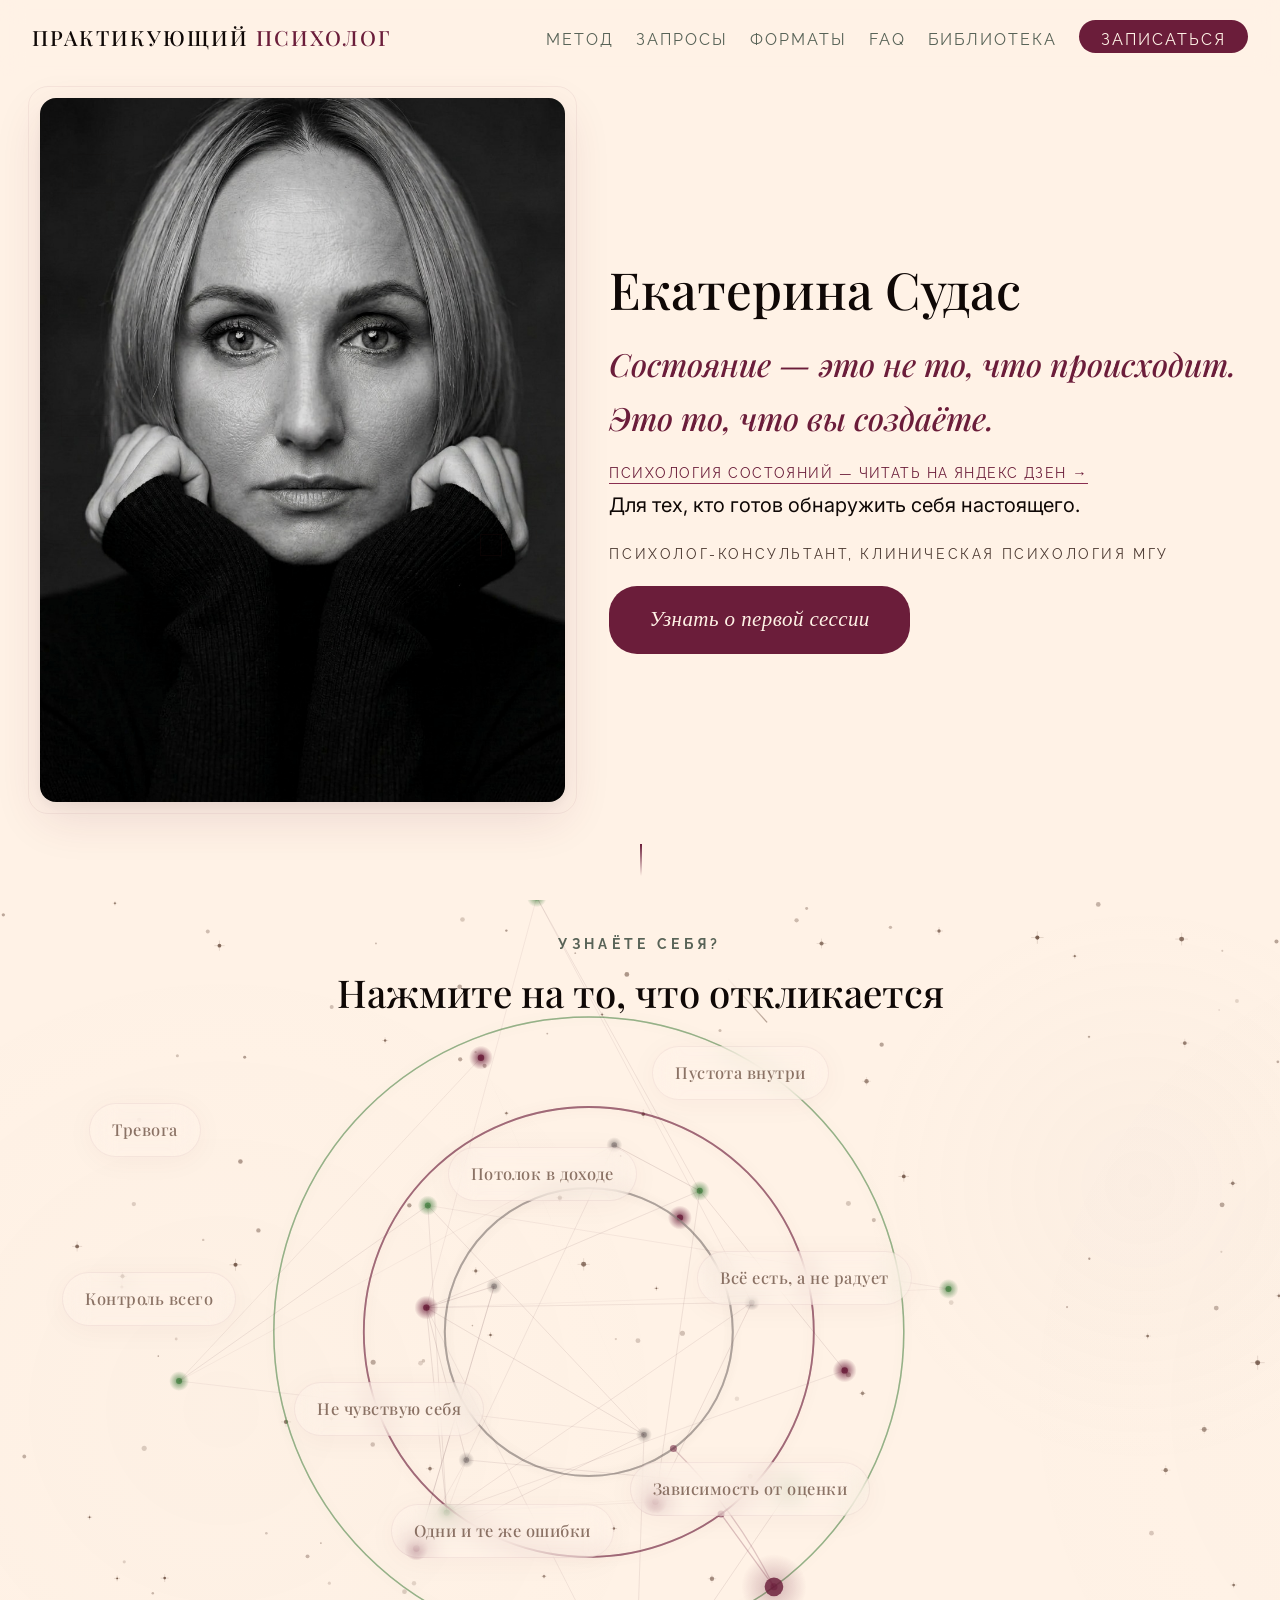
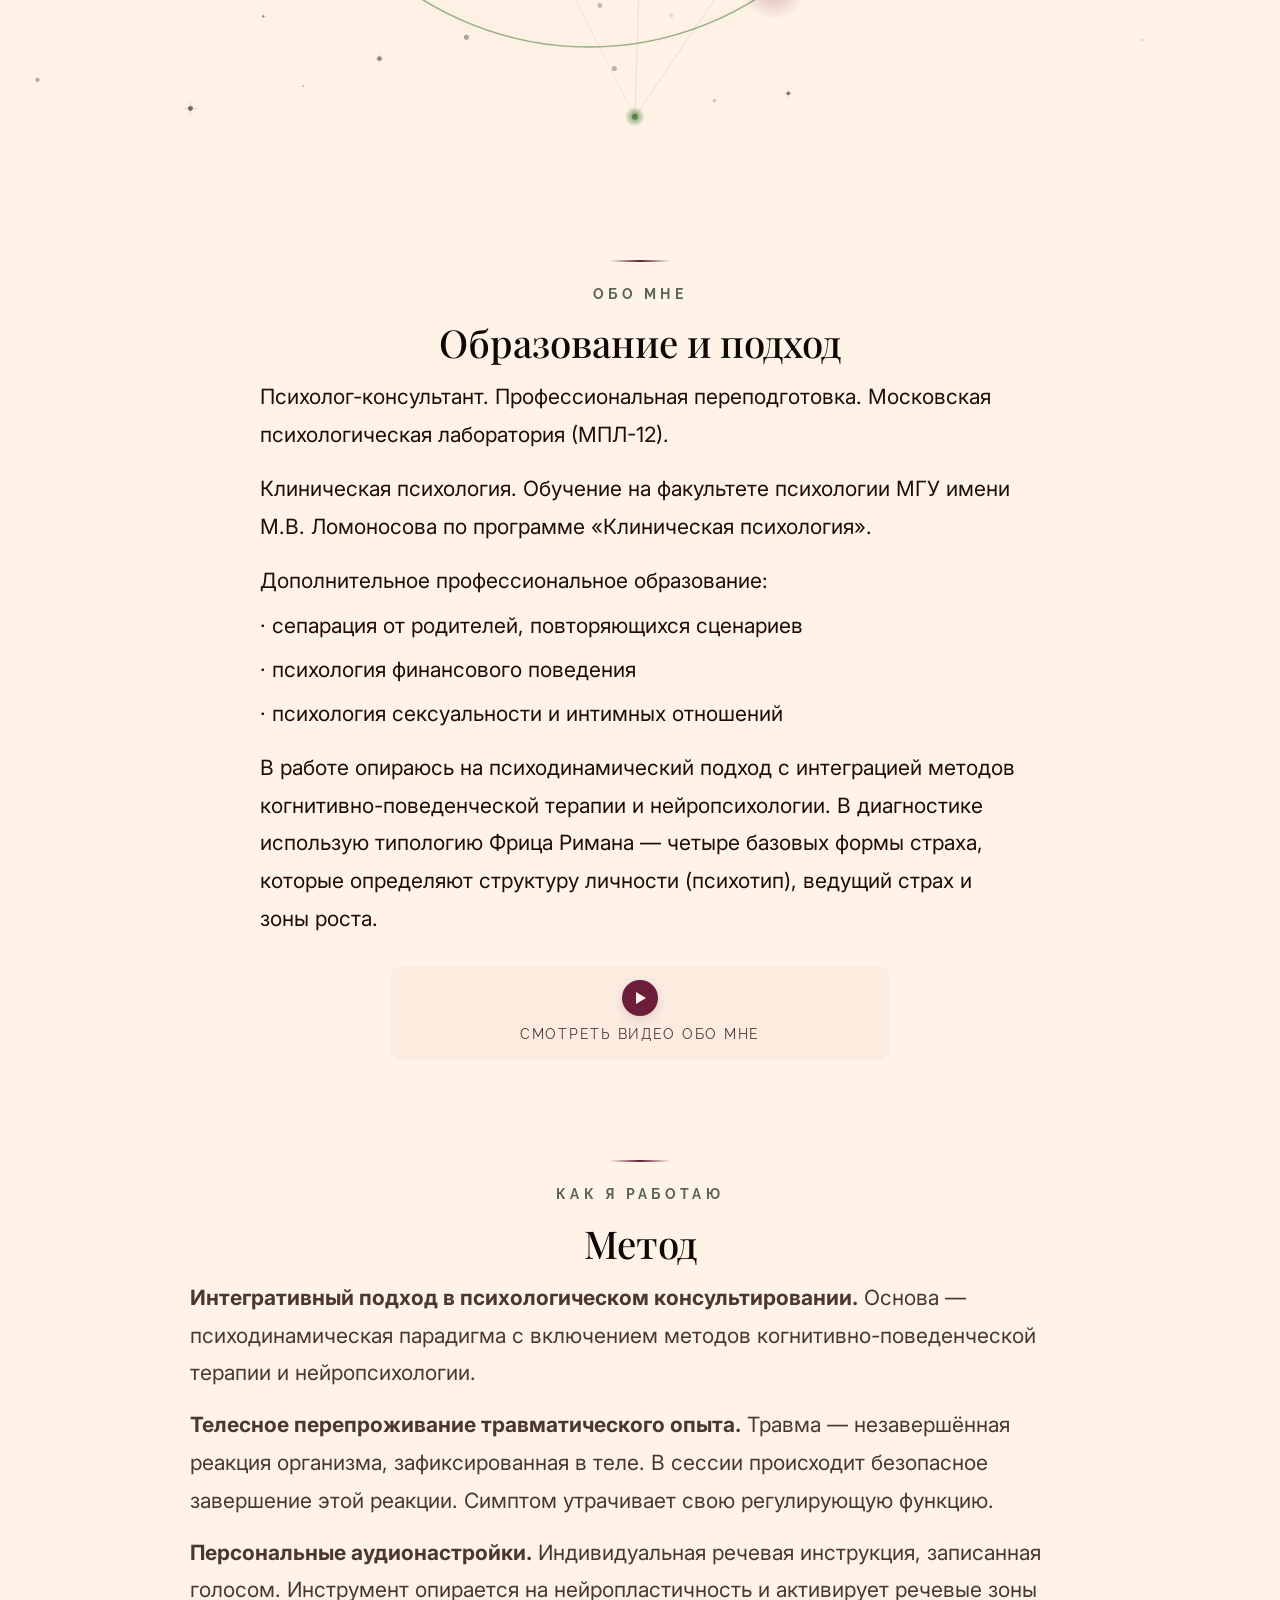
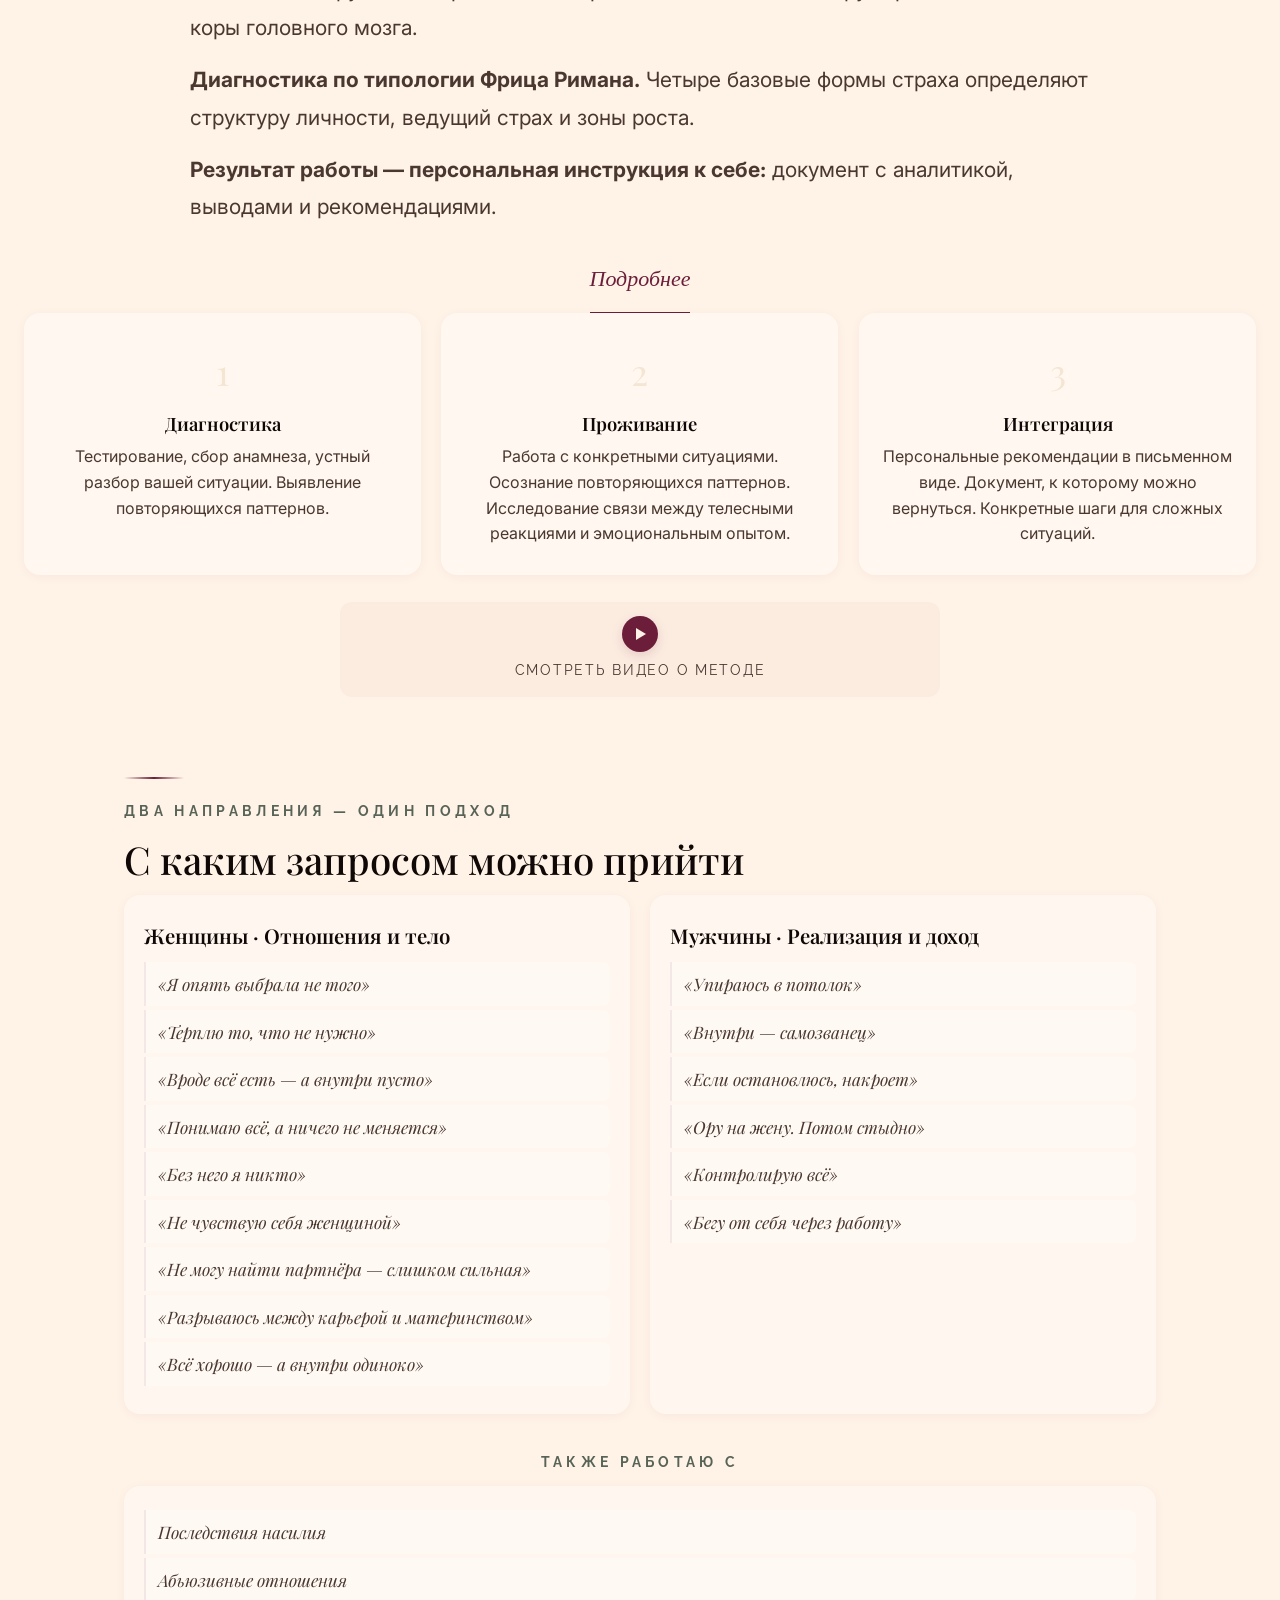
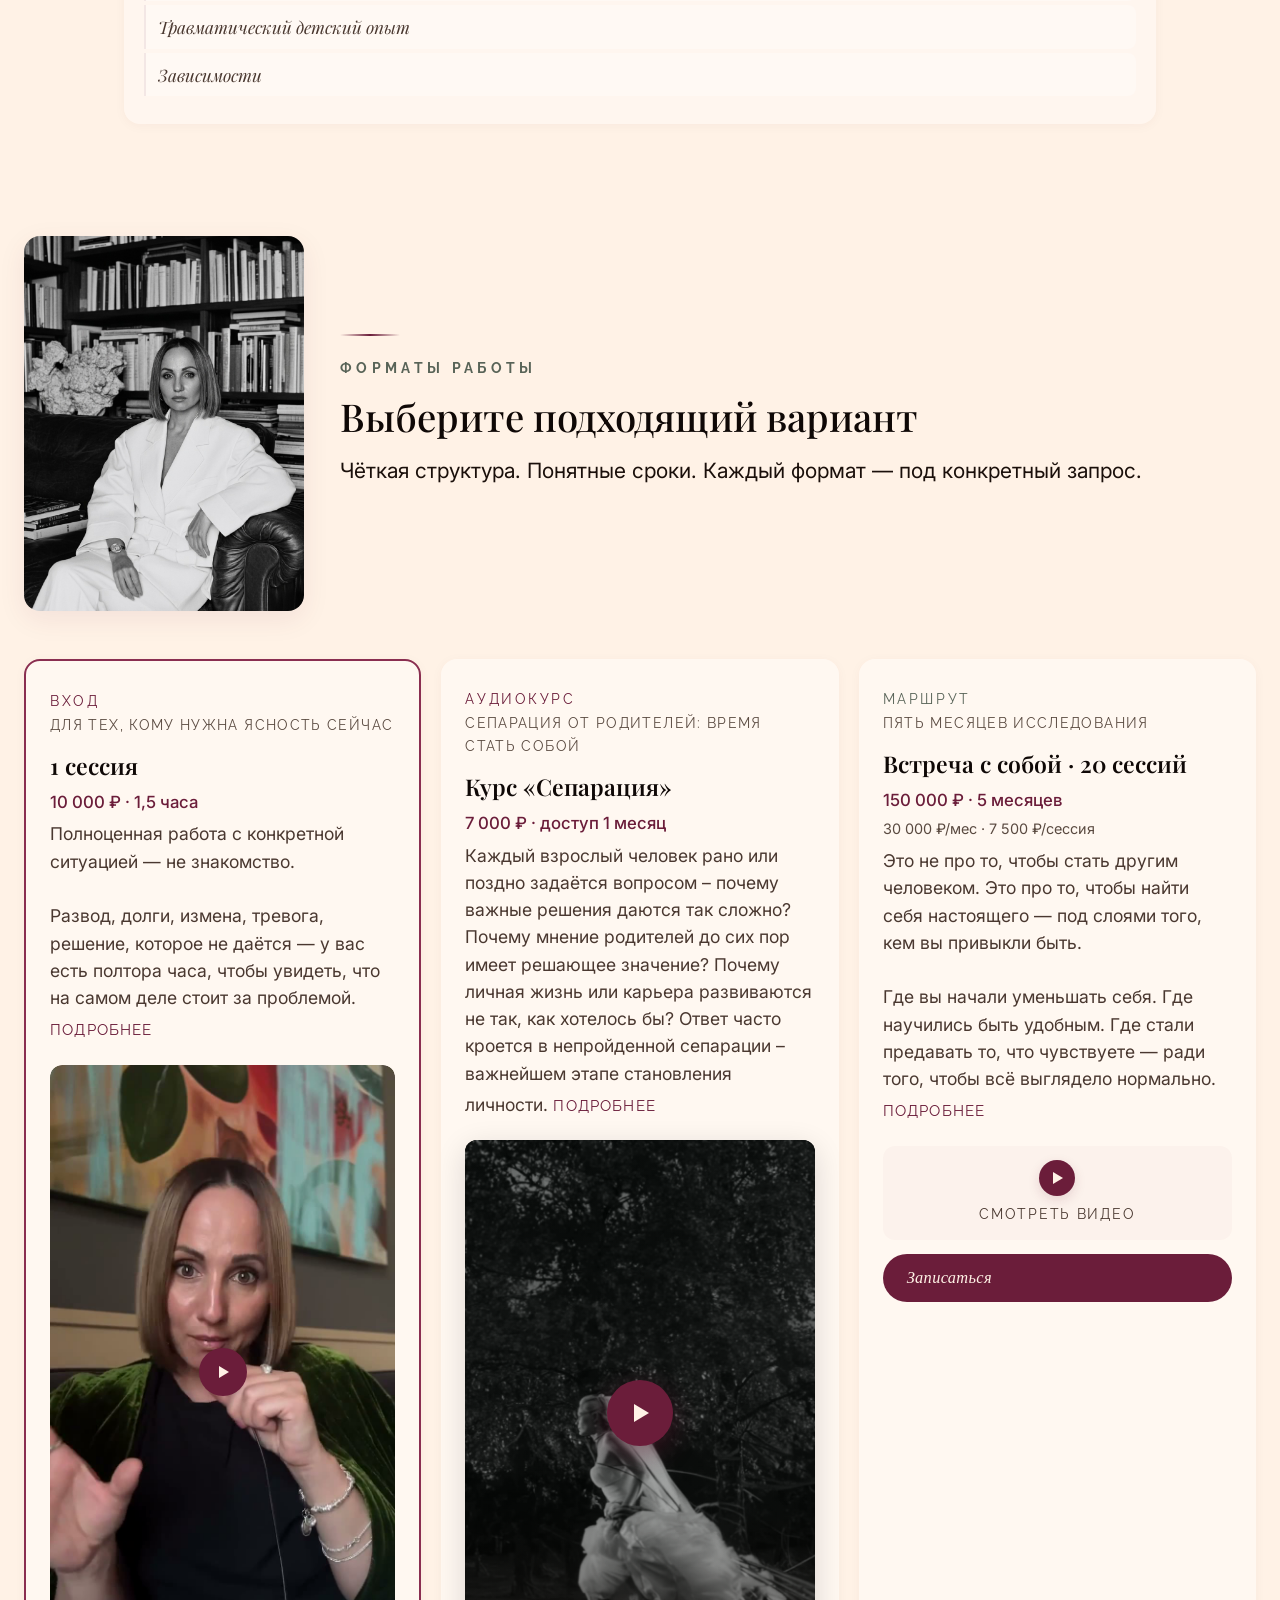
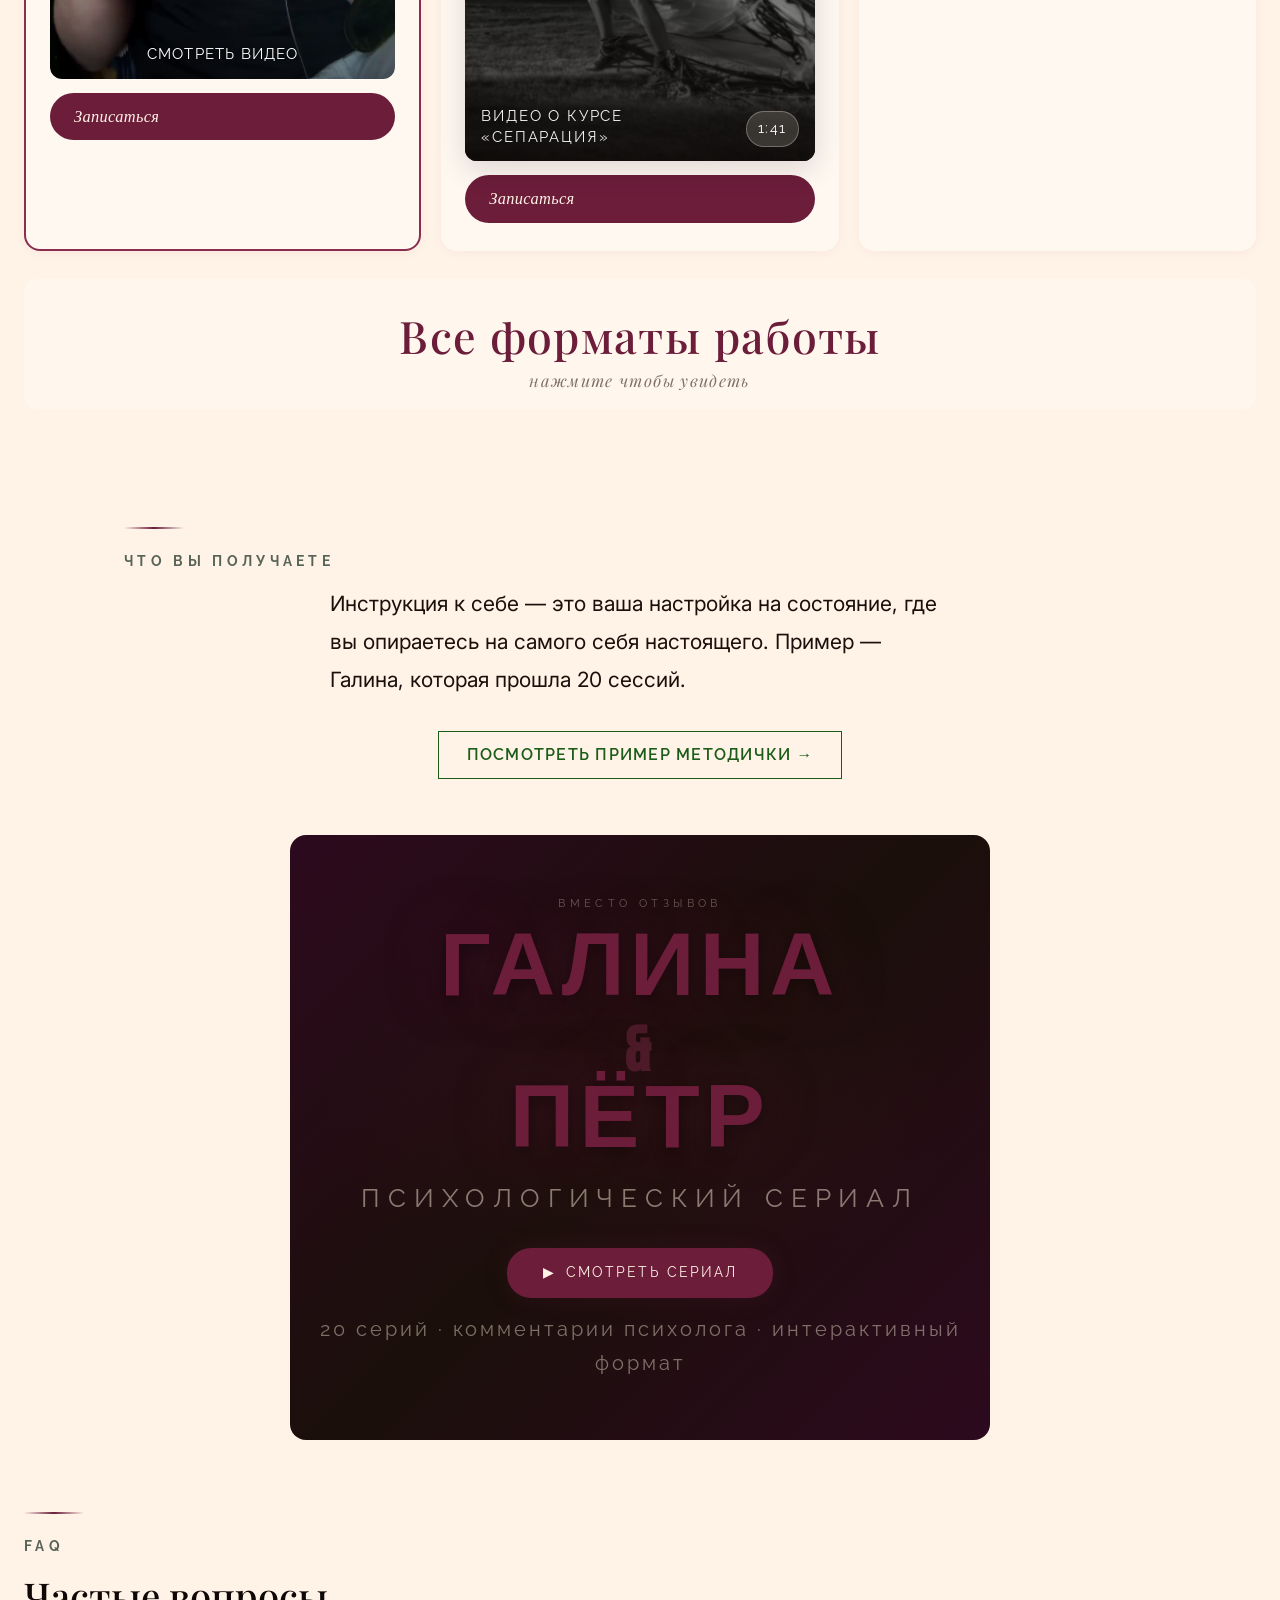
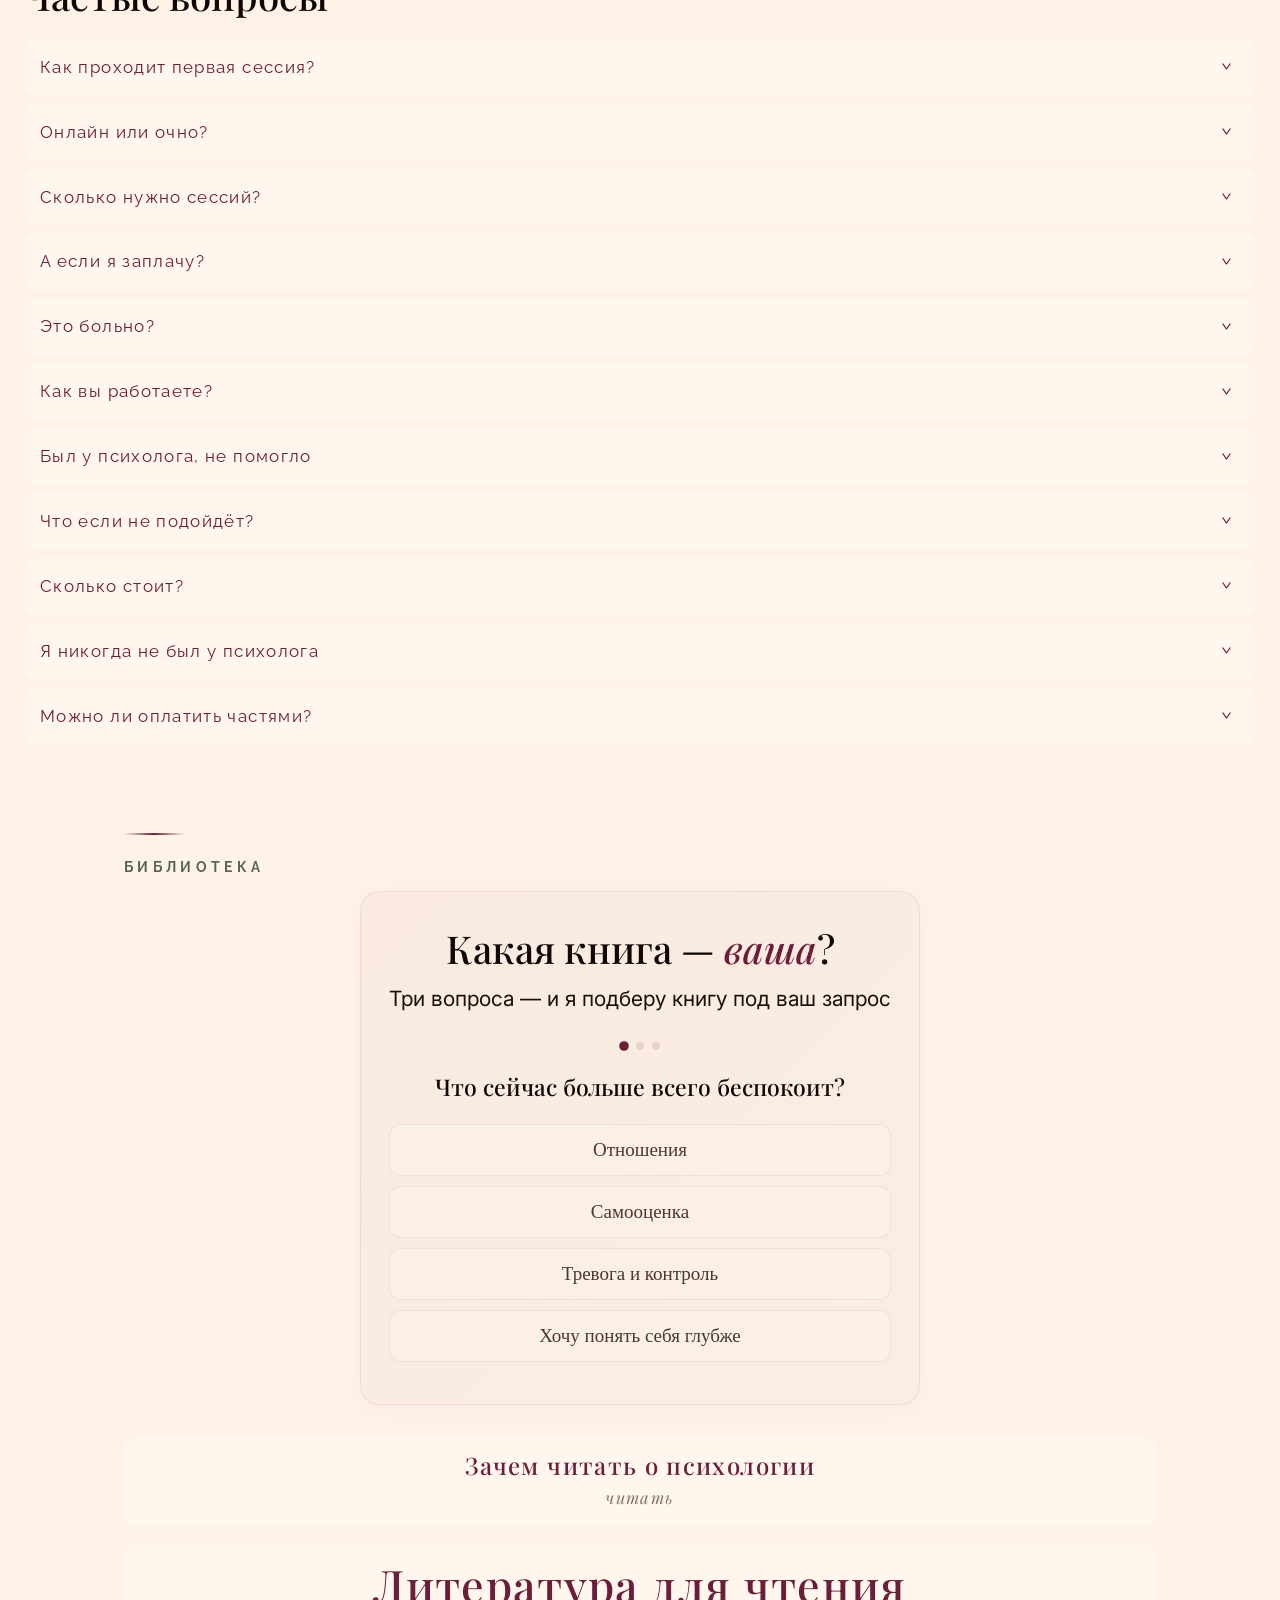
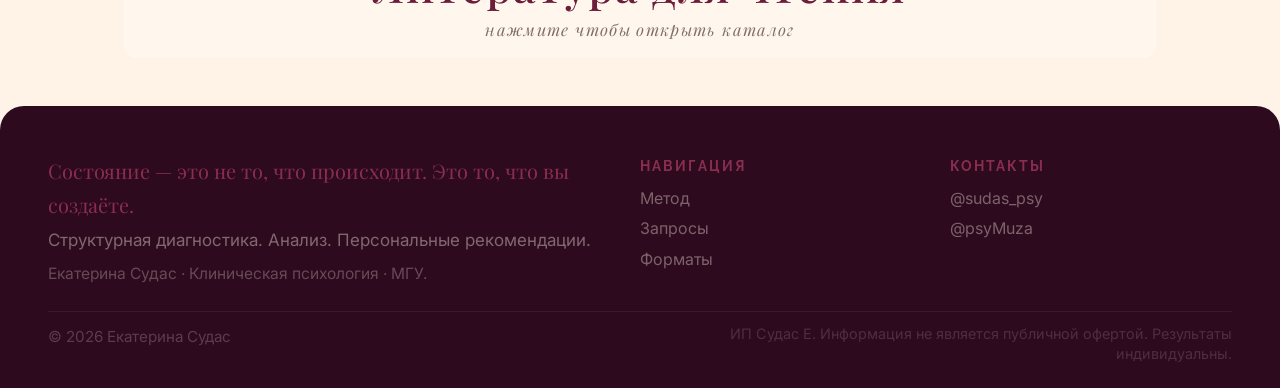
==== index.html @ ad4dfd8c "Убрать мобильную липкую панель записи" ====
<!DOCTYPE html>
<html lang="ru">
<head>
<meta charset="UTF-8">
<meta name="viewport" content="width=device-width, initial-scale=1.0">
<meta name="zen-verification" content="Sz0C9BSn9FvoP4N0TDEj3UkqOVH8B4aNCutZpy6xO879xdtqJ6MTd7ERQxKTw0Zl">
<title>Екатерина Судас — Психолог | Состояние — это не то, что происходит. Это то, что вы создаёте.</title>
<meta name="description" content="Екатерина Судас — практикующий психолог. Клиническая психология, МГУ (2026). Структурная диагностика, анализ, персональные рекомендации.">
<meta property="og:title" content="Екатерина Судас — Психолог">
<meta property="og:description" content="Состояние — это не то, что происходит. Это то, что вы создаёте.. Структурная диагностика. Анализ. Персональные рекомендации.">
<meta property="og:type" content="website">
<meta property="og:image" content="https://ekaterinasudas.ru/images/pifpaf-972736e0-1d29-4f9a-a15f-eda8dec2e566.jpg">
<meta property="og:site_name" content="Екатерина Судас — психолог">
<meta property="og:image:width" content="1200">
<meta property="og:image:height" content="630">
<link rel="canonical" href="https://ekaterinasudas.ru/">
<link rel="icon" href="/favicon.ico" type="image/x-icon">
<meta property="og:url" content="https://ekaterinasudas.ru/">
<meta property="og:locale" content="ru_RU">
<meta name="twitter:card" content="summary_large_image">
<meta name="twitter:image" content="https://ekaterinasudas.ru/images/pifpaf-972736e0-1d29-4f9a-a15f-eda8dec2e566.jpg">
<meta name="twitter:title" content="Екатерина Судас — Психолог">
<meta name="twitter:description" content="Структурная диагностика. Анализ. Персональные рекомендации.">
<meta name="theme-color" content="#fff2e6">
<link rel="preconnect" href="https://fonts.googleapis.com">
<link rel="preconnect" href="https://fonts.gstatic.com" crossorigin>
<link href="https://fonts.googleapis.com/css2?family=Bebas+Neue&family=Playfair+Display:ital,wght@0,300;0,400;0,500;0,600;0,700;1,300;1,400;1,500;1,600&family=Inter:wght@300;400;500;600;700&family=Raleway:wght@200;300;400;500;600&display=swap" rel="stylesheet">
<link rel="stylesheet" href="css/style.css?v=26">
<script type="application/ld+json">
{"@context":"https://schema.org","@type":"ProfessionalService","name":"Психолог Екатерина Судас","description":"Практикующий клинический психолог. Структурная диагностика, анализ, персональные рекомендации.","url":"https://ekaterinasudas.ru/","image":"https://ekaterinasudas.ru/images/pifpaf-972736e0-1d29-4f9a-a15f-eda8dec2e566.jpg","priceRange":"10000-500000 ₽","founder":{"@type":"Person","name":"Екатерина Судас","jobTitle":"Клинический психолог","alumniOf":{"@type":"CollegeOrUniversity","name":"МГУ имени М.В. Ломоносова"},"sameAs":["https://t.me/sudas_psy","https://t.me/psyMuza"]}}
</script>
<script type="application/ld+json">
{"@context":"https://schema.org","@type":"FAQPage","mainEntity":[{"@type":"Question","name":"Как проходит первая сессия?","acceptedAnswer":{"@type":"Answer","text":"Полтора часа. Анамнез, тестирование, глубокий устный разбор. Без давления."}},{"@type":"Question","name":"Онлайн или очно?","acceptedAnswer":{"@type":"Answer","text":"Онлайн. Видеосвязь, камера обязательна."}},{"@type":"Question","name":"Сколько нужно сессий?","acceptedAnswer":{"@type":"Answer","text":"Зависит от запроса. От 1 до 20+. Скажу честно на первой встрече."}}]}
</script>
<script type="application/ld+json">{"@context": "https://schema.org", "@type": "FAQPage", "mainEntity": [{"@type": "Question", "name": "«Я опять выбрала не того»Повторяющийся паттерн выбора партнёра. Работаем с бессознательными сценариями, которые тянут к «знакомому» типу — даже если он причиняет боль. «Терплю то, что не нужно»Неспособность выйти из разрушающих отношений. Разбираемся, что стоит за привычкой терпеть: страх одиночества, вина, детская программа «хорошая девочка не жалуется». «Вроде всё есть — а внутри пусто»Нарциссическая пустота. Когда достижения не приносят удовлетворения — потому что внутри нет ощущения «я есть и этого достаточно». «Понимаю всё, а ничего не меняется»Разрыв между пониманием и действием. Голова знает, а тело — нет. Работаем не с мыслями, а с тем, что заблокировано в теле и эмоциях. «Без него я никто»Созависимость. Потеря себя в отношениях, когда собственная ценность определяется только через партнёра. Возвращаем опору на себя. «Не чувствую себя женщиной»Отключение от тела, сексуальности, женственности. Часто связано с травматическим опытом или обесцениванием в детстве. Восстанавливаем контакт с телом. «Не могу найти партнёра — слишком сильная»Когда сила стала бронёй. За образом «мне никто не нужен» часто скрывается страх близости и уязвимости. Работаем с тем, чтобы сила не мешала быть мягкой. «Разрываюсь между карьерой и материнством»Внутренний конфликт между реализацией и ролью матери. Чувство вины в обе стороны: «недостаточно хорошая мать» и «не реализовалась». Ищем опору не в выборе «или-или», а в себе. «Всё хорошо — а внутри одиноко»Одиночество при полном внешнем благополучии. Когда есть семья, друзья, карьера — но нет ощущения, что тебя по-настоящему видят и знают. Работаем с глубинной потребностью в подлинной близости. Мужчины · Реализация и доход «Упираюсь в потолок»Финансовый и карьерный потолок. Внутренние ограничения, которые не дают расти — часто связаны с родительскими установками о деньгах и успехе. «Внутри — самозванец»Синдром самозванца. Постоянное ощущение, что вас «разоблачат». Работаем с корнями — обесцениванием достижений в детстве. «Если остановлюсь, накроет»Бег от себя через работу. Когда остановка вызывает тревогу или пустоту — значит, деятельность стала способом не чувствовать. «Ору на жену. Потом стыдно»Неконтролируемая агрессия. За криком часто стоит бессилие, накопленная боль или детский опыт, где гнев был единственным «разрешённым» чувством. «Контролирую всё»Гиперконтроль как способ справиться с тревогой. Когда в детстве было небезопасно — взрослый учится контролировать всё вокруг, чтобы «не случилось плохое». «Бегу от себя через работу»Трудоголизм как защита от встречи с собой. Пока работаешь — не нужно чувствовать. Разбираемся, от чего именно идёт бег. Также работаю с Последствия насилияФизическое, эмоциональное, сексуальное насилие оставляет след в теле и психике. Работаем бережно, в вашем темпе, с опорой на безопасность. Абьюзивные отношенияВыход из абьюза, восстановление после. Почему сложно уйти, почему тянет вернуться — и как вернуть себе себя. Травматический детский опытТо, что произошло в детстве, продолжает управлять взрослой жизнью. Работаем с корневыми переживаниями — не с симптомами. ЗависимостиЗа зависимостью всегда стоит боль, с которой человек не справляется иначе. Работаем не с привычкой, а с тем, что она заглушает. Форматы работы Выберите подходящий вариант Чёткая структура. Понятные сроки. Каждый формат — под конкретный запрос. ВходДля тех, кому нужна ясность сейчас1 сессия10 000 ₽ · 1,5 часаПолноценная работа с конкретной ситуацией — не знакомство.Развод, долги, измена, тревога, решение, которое не даётся — у вас есть полтора часа, чтобы увидеть, что на самом деле стоит за проблемой.Диагностика. Проживание. Интеграция нового состояния.Мы вместе анализируем вашу ситуацию, находим бессознательные механизмы, страхи и сопротивления — и вы выходите с пониманием, что делать дальше. Не с общими рекомендациями — с конкретным направлением.Я работаю через тестирование, структурное интервью и глубокий разбор — но за каждым инструментом стоит внимание к тому, что вы чувствуете, а не только к тому, что вы говорите. По итогам вы получите практики, с которыми сможете работать самостоятельно, и — если захотите — литературу, которая продолжит то, что мы начали.После сессии я обозначу, над чем стоит работать дальше и примерно сколько времени это может занять — чтобы вы перестали предавать себя. Но решение — всегда за вами.Потому что психология начинает работать в тот момент, когда человек перестаёт ждать — волшебника, подходящего времени, других обстоятельств — и из взрослой позиции сам влияет на свою жизнь.Состояние — это не то, что происходит. Это то, что вы создаёте.Я создаю условия для этой трансформации. Остальное делаете вы.ПодробнееСмотреть видеоЗаписаться Аудиокурс Сепарация от родителей: время стать собой Курс «Сепарация» 7 000 ₽ · доступ 1 месяц Каждый взрослый человек рано или поздно задаётся вопросом – почему важные решения даются так сложно? Почему мнение родителей до сих пор имеет решающее значение? Почему личная жизнь или карьера развиваются не так, как хотелось бы? Ответ часто кроется в непройденной сепарации – важнейшем этапе становления личности. Что такое сепарация и почему она важнаСепарация – это процесс психологического отделения от родителей, формирование собственной, независимой личности. Это естественный и необходимый этап взросления, который позволяет человеку жить полной жизнью, принимать решения и нести за них ответственность.Признаки непройденной сепарацииВозможно, вы узнаете себя в следующих проявлениях:— Постоянная потребность в родительском одобрении ваших решений— Сложности в построении личных отношений или их полное отсутствие— Неспособность самостоятельно принимать важные решения— Финансовая зависимость от родителей— Чувство вины при попытках жить по-своему— Страх разочаровать родителей— Неуверенность в собственных силах— Сложности в определении личных желаний и целейКак непройденная сепарация влияет на жизньВ личных отношениях:— Выбор партнеров, которые заменяют родителей— Постоянная потребность в подтверждении чувств— Страх близости или, наоборот, созависимые отношения— Перенос детско-родительских паттернов на партнераВ карьере:— Выбор профессии под влиянием родительских ожиданий— Сложности с продвижением по службе— Неспособность отстаивать свои интересы— Страх перемен и новых возможностейВ самореализации:— Постоянные сомнения в собственных решениях— Неумение определить свои истинные желания— Страх перед самостоятельностью— Зависимость от чужого мненияЧто дает успешная сепарация— Способность принимать самостоятельные решения— Уверенность в собственных силах— Четкое понимание своих желаний и целей— Здоровая самооценка— Способность строить равноправные партнерские отношения— Умение устанавливать личные границы— Выбор карьеры на основе собственных интересов— Возможность полной самореализацииПервые шаги к изменениям1. Осознание своих паттернов поведения2. Признание права на собственные решения3. Постепенное принятие ответственности за свою жизнь4. Формирование собственной системы ценностей5. Выстраивание здоровых границ в отношениях с родителямиРезультат успешной сепарацииУспешно пройденная сепарация – это не разрыв с родителями, а выход на новый уровень отношений. Это возможность строить собственную жизнь осознанно, принимать решения без чувства вины, создавать здоровые отношения, развиваться профессионально, чувствовать внутреннюю свободу и уверенность.Время действоватьЕсли вы обнаружили у себя признаки непройденной сепарации – это первый шаг к изменениям. Помните, что этот процесс требует времени, терпения и часто профессиональной поддержки. Но результат стоит усилий: возможность прожить свою собственную, полноценную жизнь. Подробнее Видео о курсе «Сепарация»1:41 Записаться МаршрутПять месяцев исследованияВстреча с собой · 20 сессий150 000 ₽ · 5 месяцев30 000 ₽/мес · 7 500 ₽/сессияЭто не про то, чтобы стать другим человеком. Это про то, чтобы найти себя настоящего — под слоями того, кем вы привыкли быть.Где вы начали уменьшать себя. Где научились быть удобным. Где стали предавать то, что чувствуете — ради того, чтобы всё выглядело нормально.Мы это исследуем. Не чтобы исправить — а чтобы вы наконец встретились с тем, кто вы есть.Раз в неделю. Пять месяцев. Каждая сессия — полный цикл: диагностика, проживание, интеграция нового состояния. Но маршрут у каждого свой — не шаблон, не программа, а живой процесс, который идёт за вами.По ходу работы вы получаете аналитические отчёты, методички, инструкции — когда они нужны именно вам. Не по расписанию — а в тот момент, когда они попадут точно.Этот путь не всегда лёгкий. Будут сессии, после которых станет тяжелее прежде чем станет легче. Это нормально — так работает встреча с тем, что долго было спрятано. Но на выходе — вы понимаете себя. Вы видите свои механизмы. И вы можете управлять своим состоянием — не из контроля, а из контакта с собой.Состояние — это не то, что происходит. Это то, что вы создаёте.Я создаю условия для этой трансформации. Остальное делаете вы.ПодробнееСмотреть видеоЗаписаться Все форматы работы нажмите чтобы увидеть Травма отверженного. Страх отказаКогда чужое мнение стало вашей правдой о себе14 дней120 000 ₽ · 14 дней · 3 индивидуальные сессии + ежедневное сопровождениеВам отказали — и вы решили, что с вами что-то не так. Не тогда, когда вы это осознали. Гораздо раньше. Это решение было принято в детстве — бессознательно, на основе того, как вели себя родители.Доказываете. Заслуживаете. Терпите. Соглашаетесь на то, что вам не подходит — лишь бы не услышать «нет».А когда всё-таки слышите — внутри обрушивается не просто разочарование, а что-то древнее: «я недостаточно хорош, чтобы меня выбрали».Это не характер. Это травма — и она имеет конкретный механизм. Мы его находим и разбираем.14 дней структурной работы. Три индивидуальные сессии по полтора часа — в начале, в середине и в завершение. Между ними — ежедневная аудиопрактика, ваши отчёты и моя обратная связь каждый день. На основе того, что поднимается у вас, я подбираю персональные методички и практики.Мы работаем глубоко: с фигурами родителей, с внутренним ребёнком — вашим и их. С ситуациями, где вы сделали вывод о себе на основе чужого отказа. Хотя отказ — это всегда про того, кто отказывает. Не про вас.На выходе: чужое мнение становится просто мнением. «Спасибо, у меня есть своё». Отказали — «ок, иду в следующую дверь». Не потому что вам стало всё равно. А потому что ваше мнение о себе — наконец у вас, а не в чужих руках.Состояние — это не то, что происходит. Это то, что вы создаёте.Я создаю условия для этой трансформации. Остальное делаете вы.ПодробнееСмотреть видео Индивидуальная настройка14 дней14 дней120 000 ₽ · 14 дней · 3 индивидуальные сессии + ежедневное сопровождениеУ вас есть цель. Вы знаете, чего хотите — выйти замуж, заработать миллион, сменить профессию, начать жить иначе. Но между «хочу» и «делаю» — стена.Это ограничения, которые стали частью вас — на основе ситуаций, где вас отвергали, унижали, обесценивали.Не лень. Не обстоятельства. Что-то внутри, что вы не можете назвать, но чувствуете каждый раз, когда пытаетесь сдвинуться. Они сформировались давно. И теперь они решают за вас — тихо, незаметно, каждый день.Мы находим их. Проживаем. И формируем новое состояние — то, в котором ваша цель перестаёт быть мечтой и становится направлением движения.Как это работает: первая сессия — полтора часа. Мы определяем, чего вы на самом деле хотите, и что именно мешает. После этого я создаю для вас персональную аудионастройку — вашими словами, под вашу ситуацию, моим голосом. Это не шаблон. Это ваш инструмент.14 дней вы делаете её каждый день. Отправляете отчёт — я анализирую бессознательные конфликты и страхи, которые поднимаются, и даю задания и практики. Сессия в середине. Сессия в завершение — индивидуально, когда нужно именно вам.А потом настройка остаётся с вами. Навсегда. Через месяц, через год, через пять лет — в любой момент, когда вам нужно вернуться в это состояние, вы включаете её и проживаете снова. Это не 14 дней работы. Это инструмент на всю жизнь.Состояние — это не то, что происходит. Это то, что вы создаёте.Я создаю условия для этой трансформации. Остальное делаете вы.ПодробнееСмотреть видео Трансформация личности30 дней30 дней150 000 ₽ · 30 дней · ежедневная индивидуальная работаЭто самая интенсивная программа. 30 дней. Каждый день. Для тех, кто готов перестать откладывать встречу с собой.Если вы долго чего-то хотите и не реализуете — значит, либо цель не ваша, либо есть внутренняя причина, по которой вам выгодно оставаться на месте.Не потому что вы слабый человек — а потому что психика защищает вас от чего-то, что когда-то было невыносимым. Мы это находим.Три этапа по 10 дней.Первый — знакомство с собой. Диагностика, тестирование, раскрытие того, что скрыто. Мы исследуем бессознательное: тени, внутренние конфликтующие части, сопротивления, которые просыпаются каждый раз, когда вы пытаетесь что-то изменить. Определяем ваш психотип. Вы получаете «Инструкцию к себе» — полный аналитический документ, методички, дневники. Это этап, где вы перестаёте прятаться от себя.Второй — проживание. Разрешение себе быть тем, кто вы есть. Мы перепроживаем ситуации прошлого — потому что через проживание того, что было подавлено, высвобождается энергия, которая была заперта в защитах. Работа с телесными реакциями и дыханием. Это этап, на котором вы начинаете лучше спать, легче дышать, спокойнее смотреть на свою жизнь. Повторное тестирование — вы видите свою динамику. Работа с внутренним критиком, самооценкой, границами.Третий — реализация. Ваш запрос, ваша цель, ваш маршрут. Определяем путь к вашей цели и что конкретно мешает на каждом шаге. Работа со страхами. Персональная инструкция — из какого состояния вы приходите к тому, что хотите, и что делаете каждый день.Вы не станете другим человеком. Вы встретитесь с тем, кем всегда были — но не позволяли себе быть.Состояние — это не то, что происходит. Это то, что вы создаёте.Я создаю условия для этой трансформации. Остальное делаете вы.ПодробнееСмотреть видео Что вы получаете Инструкция к себе — это ваша настройка на состояние, где вы опираетесь на самого себя настоящего. Пример — Галина, которая прошла 20 сессий. Посмотреть пример методички &rarr; Вместо отзывов Галина&Пётр Психологический сериал &#9654;&ensp;Смотреть сериал 20 серий · комментарии психолога · интерактивный формат FAQ Частые вопросы Как проходит первая сессия?", "acceptedAnswer": {"@type": "Answer", "text": "Полтора часа. Анамнез, тестирование, глубокий устный разбор. Без давления."}}, {"@type": "Question", "name": "Онлайн или очно?", "acceptedAnswer": {"@type": "Answer", "text": "Онлайн. Видеосвязь, камера обязательна."}}, {"@type": "Question", "name": "Сколько нужно сессий?", "acceptedAnswer": {"@type": "Answer", "text": "Зависит от запроса. От 1 до 20+. Скажу честно на первой встрече."}}, {"@type": "Question", "name": "А если я заплачу?", "acceptedAnswer": {"@type": "Answer", "text": "Нормально. Слёзы — сигнал тела. Мы близко."}}, {"@type": "Question", "name": "Это больно?", "acceptedAnswer": {"@type": "Answer", "text": "Терапия может быть непростой, но мы работаем в вашем темпе. Если становится слишком интенсивно — замедляемся. Это называется титрация: проживание маленькими, выносимыми порциями."}}, {"@type": "Question", "name": "Как вы работаете?", "acceptedAnswer": {"@type": "Answer", "text": "Структурно: диагностика, тестирование, разбор. По итогам — аналитический отчёт и рекомендации. Понятные сроки и формат."}}, {"@type": "Question", "name": "Был у психолога, не помогло", "acceptedAnswer": {"@type": "Answer", "text": "Бывает. Подходы разные, и не каждый подходит каждому. Мой метод включает работу с телом и анализ причин — возможно, это то, чего не хватало."}}, {"@type": "Question", "name": "Что если не подойдёт?", "acceptedAnswer": {"@type": "Answer", "text": "Первая сессия — полноценная диагностическая встреча. По итогам вы получите устный разбор и сможете принять решение о продолжении. Никаких обязательств."}}, {"@type": "Question", "name": "Сколько стоит?", "acceptedAnswer": {"@type": "Answer", "text": "Первая сессия — 10 000 руб. Все форматы и цены — в разделе «Форматы работы» выше."}}, {"@type": "Question", "name": "Я никогда не был у психолога", "acceptedAnswer": {"@type": "Answer", "text": "Первая сессия построена так, чтобы вам было понятно и комфортно. Начнём с вашего запроса и пойдём в вашем темпе."}}, {"@type": "Question", "name": "Можно ли оплатить частями?", "acceptedAnswer": {"@type": "Answer", "text": "Да, для программ от 2 сессий возможна оплата поэтапно. Детали обсуждаем индивидуально."}}]}</script>
</head>
<body>
<canvas id="pc"></canvas>

<header>
<nav class="nav" id="nav">
<a href="#" class="nl">Практикующий <span>психолог</span></a>
<ul class="nk">
<li><a href="#method">Метод</a></li><li><a href="#tracks">Запросы</a></li><li><a href="#products">Форматы</a></li><li><a href="#faq">FAQ</a></li><li><a href="#library">Библиотека</a></li>
<li><a href="https://t.me/sudas_psy" class="nc" target="_blank">Записаться</a></li>
</ul>
<button class="mt" id="mtb"><span></span><span></span><span></span></button>
</nav>
<div class="mo" id="mo"><a href="#method">Метод</a><a href="#tracks">Запросы</a><a href="#products">Форматы</a><a href="#faq">FAQ</a><a href="#library">Библиотека</a><a href="https://t.me/sudas_psy" style="color:var(--cr)" target="_blank">Записаться</a></div>
</header>

<main>
<!-- ========== HERO ========== -->
<section class="hero">
<div class="hero-inner">
<div class="hero-photo">
<div class="hero-geo">
<div class="geo-shape gs1"></div>
<div class="geo-shape gs2"></div>
<div class="geo-shape gs3"></div>
<div class="geo-shape gs4"></div>
<div class="geo-shape gs5"></div>
<div class="geo-shape gs6"></div>
</div>
<img src="images/pifpaf-972736e0-1d29-4f9a-a15f-eda8dec2e566.jpg" alt="Психолог Екатерина Судас — клиническая психология, МГУ (2026)"></div>
<div class="hero-text">
<h1 style="animation:fu .8s .5s both">Екатерина Судас</h1>
<div class="hsl" style="animation:fu .8s .8s both">Состояние — это не то, что происходит. Это то, что вы создаёте.</div>
<div style="animation:fu .8s .85s both;margin-top:8px"><a href="https://dzen.ru/id/69a1e2a84aaf5559c210326b" target="_blank" rel="noopener" style="font-family:'Raleway',sans-serif;font-size:.72rem;letter-spacing:.1em;text-transform:uppercase;color:var(--cr);text-decoration:none;border-bottom:1px solid var(--cr-l);padding-bottom:2px;transition:opacity .3s" onmouseover="this.style.opacity='.7'" onmouseout="this.style.opacity='1'">Психология состояний — читать на Яндекс Дзен &rarr;</a></div>
<div class="hsub" style="animation:fu .8s .95s both">Для тех, кто готов обнаружить себя настоящего.</div>
<div style="margin-top:6px;margin-bottom:20px;font-family:'Raleway',sans-serif;font-size:.72rem;font-weight:400;letter-spacing:.18em;text-transform:uppercase;color:var(--tm);animation:fu .8s 1s both">Психолог-консультант, клиническая психология МГУ</div>
<div style="animation:fu .8s 1.1s both">
<a href="#products" class="hbtn">Узнать о первой сессии</a>
</div>
</div>
</div>
</section>



<!-- ========== ORBITAL SYSTEM + УЗНАЁТЕ СЕБЯ ========== -->
<section class="orbit-section" id="orbit">
<canvas id="orbitCanvas"></canvas>
<div class="orbit-title">
<h2 class="sl">Узнаёте себя?</h2>
<div class="st">Нажмите на то, что откликается</div>
</div>
<div class="orbit-cards" id="orbitCards">
<div class="ocard" data-info="Тревога — не враг. Она может быть сигналом, что психика перегружена. На сессии мы ищем, что именно перегружает — и как с этим работать. Не убирать симптом, а понять причину.">Тревога</div>
<div class="ocard" data-info="Ощущение пустоты часто связано с тем, что важные потребности не были удовлетворены в детстве. Это не дефект и не приговор. Её можно наполнить — но сначала важно понять, откуда она. Кохут называл это нарциссической раной.">Пустота внутри</div>
<div class="ocard" data-info="Контроль может быть попыткой психики справиться с тем, что когда-то было невыносимо. Вы научились контролировать, потому что не могли доверять. Это защита, которая стала клеткой. С ней можно работать.">Контроль всего</div>
<div class="ocard" data-info="Повторяющийся сценарий — часто не просто невезение. За ним может стоять бессознательный выбор. Психика воспроизводит знакомое, даже если оно болезненное. На диагностике мы ищем точку, где сценарий начался.">Одни и те же ошибки</div>
<div class="ocard" data-info="Разрыв между внешним успехом и внутренним состоянием. Ложное Я выстроено идеально — а настоящее подавлено. Винникотт описал это: человек живёт удобную версию себя вместо настоящей.">Всё есть, а не радует</div>
<div class="ocard" data-info="Зависимость от чужого мнения — не слабость. Она может быть связана с отсутствием внутреннего зеркала. Функция определять свою ценность как бы передана другим. Её можно вернуть себе.">Зависимость от оценки</div>
<div class="ocard" data-info="Когда боль была слишком сильна или слишком привычна — тело отключается. Вы перестаёте чувствовать. Не потому что «холодный человек». Потому что чувствовать было опасно. Лоуэн называл это предательством тела.">Не чувствую себя</div>
<div class="ocard" data-info="Финансовый потолок может быть связан не только с внешними обстоятельствами. Иногда за ним стоит бессознательный запрет: «нельзя больше, чем у мамы/папы». Исследование этих установок помогает обнаружить, что именно ограничивает.">Потолок в доходе</div>
</div>
<div class="ocard-desc" id="ocardDesc"><div class="ocard-desc-text" id="ocardDescText"></div></div>
<div class="orbit-msg" id="orbitMsg">
<p class="orbit-msg-text">Научиться управлять своим состоянием<br><a href="https://dzen.ru/id/69a1e2a84aaf5559c210326b" target="_blank" rel="noopener" class="orbit-msg-link">Психология состояний — читать на Яндекс Дзен &rarr;</a></p>
<span class="orbit-msg-star" style="top:-18px;left:12%;--ray:14px;box-shadow:0 0 12px rgba(107,29,58,.3),0 0 24px rgba(107,29,58,.1)"></span>
<span class="orbit-msg-star" style="top:-10px;right:10%;--ray:9px;box-shadow:0 0 8px rgba(107,29,58,.25),0 0 16px rgba(107,29,58,.08)"></span>
<span class="orbit-msg-star" style="bottom:-14px;left:28%;--ray:7px;box-shadow:0 0 6px rgba(107,29,58,.2),0 0 12px rgba(107,29,58,.06)"></span>
<span class="orbit-msg-star" style="top:40%;right:3%;--ray:11px;box-shadow:0 0 10px rgba(107,29,58,.3),0 0 20px rgba(107,29,58,.1)"></span>
</div>
</section>



<!-- ========== ОБО МНЕ ========== -->
<section style="padding:60px 0">
<div class="c tc reveal">
<div class="sd" style="margin:0 auto 20px"></div>
<h2 class="sl">Обо мне</h2>
<div class="st">Образование и подход</div>
<div class="ss" style="max-width:760px;margin:0 auto 28px;text-align:left">
<p style="margin-bottom:16px">Психолог-консультант. Профессиональная переподготовка. Московская психологическая лаборатория (МПЛ-12).</p>
<p style="margin-bottom:16px">Клиническая психология. Обучение на факультете психологии МГУ имени М.В. Ломоносова по программе «Клиническая психология».</p>
<p style="margin-bottom:8px">Дополнительное профессиональное образование:</p>
<ul style="list-style:none;margin:0 0 16px;padding:0">
<li style="margin-bottom:6px">&middot; сепарация от родителей, повторяющихся сценариев</li>
<li style="margin-bottom:6px">&middot; психология финансового поведения</li>
<li>&middot; психология сексуальности и интимных отношений</li>
</ul>
<p>В работе опираюсь на психодинамический подход с интеграцией методов когнитивно-поведенческой терапии и нейропсихологии. В диагностике использую типологию Фрица Римана — четыре базовых формы страха, которые определяют структуру личности (психотип), ведущий страх и зоны роста.</p>
</div>
<div class="vid-slot" style="max-width:500px;margin:0 auto"><div class="vid-play"></div><div class="vid-label">Смотреть видео обо мне</div></div>
</div>
</section>


<!-- ========== METHOD ========== -->
<section class="sec-dk" id="method">
<div class="cw">
<div class="tc">
<div class="sd"></div>
<h2 class="sl">Как я работаю</h2>
<div class="st">Метод</div>
<div class="ss" style="max-width:900px;margin:0 auto 20px;text-align:left">
<p style="margin-bottom:14px"><strong>Интегративный подход в психологическом консультировании.</strong> Основа — психодинамическая парадигма с включением методов когнитивно-поведенческой терапии и нейропсихологии.</p>
<p style="margin-bottom:14px"><strong>Телесное перепроживание травматического опыта.</strong> Травма — незавершённая реакция организма, зафиксированная в теле. В сессии происходит безопасное завершение этой реакции. Симптом утрачивает свою регулирующую функцию.</p>
<p style="margin-bottom:14px"><strong>Персональные аудионастройки.</strong> Индивидуальная речевая инструкция, записанная голосом. Инструмент опирается на нейропластичность и активирует речевые зоны коры головного мозга.</p>
<p style="margin-bottom:14px"><strong>Диагностика по типологии Фрица Римана.</strong> Четыре базовые формы страха определяют структуру личности, ведущий страх и зоны роста.</p>
<p><strong>Результат работы — персональная инструкция к себе:</strong> документ с аналитикой, выводами и рекомендациями.</p>
</div>
<a href="method.html" class="route-btn">Подробнее</a>
</div>
<div class="g3 reveal" style="margin-bottom:16px">
<div class="card" style="text-align:center"><div class="cn" style="font-size:1.8rem">1</div><div class="ct">Диагностика</div><div class="cd">Тестирование, сбор анамнеза, устный разбор вашей ситуации. Выявление повторяющихся паттернов.</div></div>
<div class="card" style="text-align:center"><div class="cn" style="font-size:1.8rem">2</div><div class="ct">Проживание</div><div class="cd">Работа с конкретными ситуациями. Осознание повторяющихся паттернов. Исследование связи между телесными реакциями и эмоциональным опытом.</div></div>
<div class="card" style="text-align:center"><div class="cn" style="font-size:1.8rem">3</div><div class="ct">Интеграция</div><div class="cd">Персональные рекомендации в письменном виде. Документ, к которому можно вернуться. Конкретные шаги для сложных ситуаций.</div></div>
</div>
<div class="reveal" style="margin-top:28px">
<div class="vid-slot" style="max-width:600px;margin:0 auto"><div class="vid-play"></div><div class="vid-label">Смотреть видео о методе</div></div>
</div>
</div>
</section>


<!-- ========== TRACKS ========== -->
<section id="tracks">
<div class="c"><div class="sd"></div><h2 class="sl">Два направления — один подход</h2><div class="st">С каким запросом можно прийти</div>
<div class="g2 reveal">
<div class="rc"><h3>Женщины · Отношения и тело</h3>
<details class="ri-detail"><summary class="ri">«Я опять выбрала не того»</summary><div class="ri-exp">Повторяющийся паттерн выбора партнёра. Работаем с бессознательными сценариями, которые тянут к «знакомому» типу — даже если он причиняет боль.</div></details>
<details class="ri-detail"><summary class="ri">«Терплю то, что не нужно»</summary><div class="ri-exp">Неспособность выйти из разрушающих отношений. Разбираемся, что стоит за привычкой терпеть: страх одиночества, вина, детская программа «хорошая девочка не жалуется».</div></details>
<details class="ri-detail"><summary class="ri">«Вроде всё есть — а внутри пусто»</summary><div class="ri-exp">Нарциссическая пустота. Когда достижения не приносят удовлетворения — потому что внутри нет ощущения «я есть и этого достаточно».</div></details>
<details class="ri-detail"><summary class="ri">«Понимаю всё, а ничего не меняется»</summary><div class="ri-exp">Разрыв между пониманием и действием. Голова знает, а тело — нет. Работаем не с мыслями, а с тем, что заблокировано в теле и эмоциях.</div></details>
<details class="ri-detail"><summary class="ri">«Без него я никто»</summary><div class="ri-exp">Созависимость. Потеря себя в отношениях, когда собственная ценность определяется только через партнёра. Возвращаем опору на себя.</div></details>
<details class="ri-detail"><summary class="ri">«Не чувствую себя женщиной»</summary><div class="ri-exp">Отключение от тела, сексуальности, женственности. Часто связано с травматическим опытом или обесцениванием в детстве. Восстанавливаем контакт с телом.</div></details>
<details class="ri-detail"><summary class="ri">«Не могу найти партнёра — слишком сильная»</summary><div class="ri-exp">Когда сила стала бронёй. За образом «мне никто не нужен» часто скрывается страх близости и уязвимости. Работаем с тем, чтобы сила не мешала быть мягкой.</div></details>
<details class="ri-detail"><summary class="ri">«Разрываюсь между карьерой и материнством»</summary><div class="ri-exp">Внутренний конфликт между реализацией и ролью матери. Чувство вины в обе стороны: «недостаточно хорошая мать» и «не реализовалась». Ищем опору не в выборе «или-или», а в себе.</div></details>
<details class="ri-detail"><summary class="ri">«Всё хорошо — а внутри одиноко»</summary><div class="ri-exp">Одиночество при полном внешнем благополучии. Когда есть семья, друзья, карьера — но нет ощущения, что тебя по-настоящему видят и знают. Работаем с глубинной потребностью в подлинной близости.</div></details>
</div>
<div class="rc"><h3>Мужчины · Реализация и доход</h3>
<details class="ri-detail"><summary class="ri">«Упираюсь в потолок»</summary><div class="ri-exp">Финансовый и карьерный потолок. Внутренние ограничения, которые не дают расти — часто связаны с родительскими установками о деньгах и успехе.</div></details>
<details class="ri-detail"><summary class="ri">«Внутри — самозванец»</summary><div class="ri-exp">Синдром самозванца. Постоянное ощущение, что вас «разоблачат». Работаем с корнями — обесцениванием достижений в детстве.</div></details>
<details class="ri-detail"><summary class="ri">«Если остановлюсь, накроет»</summary><div class="ri-exp">Бег от себя через работу. Когда остановка вызывает тревогу или пустоту — значит, деятельность стала способом не чувствовать.</div></details>
<details class="ri-detail"><summary class="ri">«Ору на жену. Потом стыдно»</summary><div class="ri-exp">Неконтролируемая агрессия. За криком часто стоит бессилие, накопленная боль или детский опыт, где гнев был единственным «разрешённым» чувством.</div></details>
<details class="ri-detail"><summary class="ri">«Контролирую всё»</summary><div class="ri-exp">Гиперконтроль как способ справиться с тревогой. Когда в детстве было небезопасно — взрослый учится контролировать всё вокруг, чтобы «не случилось плохое».</div></details>
<details class="ri-detail"><summary class="ri">«Бегу от себя через работу»</summary><div class="ri-exp">Трудоголизм как защита от встречи с собой. Пока работаешь — не нужно чувствовать. Разбираемся, от чего именно идёт бег.</div></details>
</div>
</div>
<div class="reveal" style="margin-top:24px"><h2 class="sl tc">Также работаю с</h2>
<div class="rc" style="max-width:100%">
<details class="ri-detail"><summary class="ri">Последствия насилия</summary><div class="ri-exp">Физическое, эмоциональное, сексуальное насилие оставляет след в теле и психике. Работаем бережно, в вашем темпе, с опорой на безопасность.</div></details>
<details class="ri-detail"><summary class="ri">Абьюзивные отношения</summary><div class="ri-exp">Выход из абьюза, восстановление после. Почему сложно уйти, почему тянет вернуться — и как вернуть себе себя.</div></details>
<details class="ri-detail"><summary class="ri">Травматический детский опыт</summary><div class="ri-exp">То, что произошло в детстве, продолжает управлять взрослой жизнью. Работаем с корневыми переживаниями — не с симптомами.</div></details>
<details class="ri-detail"><summary class="ri">Зависимости</summary><div class="ri-exp">За зависимостью всегда стоит боль, с которой человек не справляется иначе. Работаем не с привычкой, а с тем, что она заглушает.</div></details>
</div></div>
</div>
</section>


<!-- ========== ПРОДУКТЫ ========== -->
<section id="products" style="padding:60px 0">
<div class="cw">
<div style="display:grid;grid-template-columns:280px 1fr;gap:36px;align-items:center;margin-bottom:48px">
<img src="images/pifpaf-89f2fcb6-c682-4275-8d55-1b51385d2b55.jpg" alt="Екатерина Судас — форматы индивидуальной работы" style="width:100%;border-radius:16px;box-shadow:0 8px 28px rgba(107,29,58,.08)">
<div>
<div class="sd"></div>
<h2 class="sl">Форматы работы</h2>
<div class="st">Выберите подходящий вариант</div>
<div class="ss">Чёткая структура. Понятные сроки. Каждый формат — под конкретный запрос.</div>
</div>
</div>

<!-- 3 основных продукта -->
<div class="g3 reveal" style="margin-bottom:28px">
<div class="prod"><div class="pt" style="color:var(--cr)">Вход</div><div style="font-family:'Raleway',sans-serif;font-size:.68rem;letter-spacing:.1em;text-transform:uppercase;color:var(--tl);margin-bottom:4px">Для тех, кому нужна ясность сейчас</div><div class="pn">1 сессия</div><div class="pp">10 000 ₽ · 1,5 часа</div><div class="pd">Полноценная работа с конкретной ситуацией — не знакомство.<br><br>Развод, долги, измена, тревога, решение, которое не даётся — у вас есть полтора часа, чтобы увидеть, что на самом деле стоит за проблемой.<div class="pd-more" style="display:none">Диагностика. Проживание. Интеграция нового состояния.<br><br>Мы вместе анализируем вашу ситуацию, находим бессознательные механизмы, страхи и сопротивления — и вы выходите с пониманием, что делать дальше. Не с общими рекомендациями — с конкретным направлением.<br><br>Я работаю через тестирование, структурное интервью и глубокий разбор — но за каждым инструментом стоит внимание к тому, что вы чувствуете, а не только к тому, что вы говорите. По итогам вы получите практики, с которыми сможете работать самостоятельно, и — если захотите — литературу, которая продолжит то, что мы начали.<br><br>После сессии я обозначу, над чем стоит работать дальше и примерно сколько времени это может занять — чтобы вы перестали предавать себя. Но решение — всегда за вами.<br><br>Потому что психология начинает работать в тот момент, когда человек перестаёт ждать — волшебника, подходящего времени, других обстоятельств — и из взрослой позиции сам влияет на свою жизнь.<br><br><em>Состояние — это не то, что происходит. Это то, что вы создаёте.</em><br><br>Я создаю условия для этой трансформации. Остальное делаете вы.</div><button class="pd-toggle" style="display:inline-block;margin-top:10px;font-family:'Raleway',sans-serif;font-size:.74rem;letter-spacing:.08em;text-transform:uppercase;color:var(--cr);cursor:pointer;border:none;background:none;padding:0" onclick="var m=this.previousElementSibling;if(m.style.display==='none'){m.style.display='block';this.textContent='Свернуть'}else{m.style.display='none';this.textContent='Подробнее'}">Подробнее</button></div><button class="vid-slot vid-link-card" type="button" data-video-src="https://kinescope.io/embed/i6ShXvBWRr5FM5doysUkWX?autoplay=1&amp;playsinline=1&amp;no_poster=1&amp;quality=720p&amp;t=1" aria-label="Смотреть видео о формате «Вход»"><img class="vid-poster" src="images/entry-session-poster.jpg" alt="" loading="lazy"><span class="vid-play"></span><span class="vid-label">Смотреть видео</span></button><a href="https://t.me/sudas_psy" class="hbtn" target="_blank" style="margin-top:14px;display:inline-block;font-size:.82rem;padding:10px 24px">Записаться</a></div>
<div class="prod">
<div class="pt" style="color:var(--cr)">Аудиокурс</div>
<div style="font-family:'Raleway',sans-serif;font-size:.68rem;letter-spacing:.1em;text-transform:uppercase;color:var(--tl);margin-bottom:4px">Сепарация от родителей: время стать собой</div>
<div class="pn">Курс «Сепарация»</div>
<div class="pp">7 000 ₽ · доступ 1 месяц</div>
<div class="pd">Каждый взрослый человек рано или поздно задаётся вопросом – почему важные решения даются так сложно? Почему мнение родителей до сих пор имеет решающее значение? Почему личная жизнь или карьера развиваются не так, как хотелось бы? Ответ часто кроется в непройденной сепарации – важнейшем этапе становления личности.
<div class="pd-more" style="display:none"><br><br><strong>Что такое сепарация и почему она важна</strong><br><br>Сепарация – это процесс психологического отделения от родителей, формирование собственной, независимой личности. Это естественный и необходимый этап взросления, который позволяет человеку жить полной жизнью, принимать решения и нести за них ответственность.<br><br><strong>Признаки непройденной сепарации</strong><br><br>Возможно, вы узнаете себя в следующих проявлениях:<br>— Постоянная потребность в родительском одобрении ваших решений<br>— Сложности в построении личных отношений или их полное отсутствие<br>— Неспособность самостоятельно принимать важные решения<br>— Финансовая зависимость от родителей<br>— Чувство вины при попытках жить по-своему<br>— Страх разочаровать родителей<br>— Неуверенность в собственных силах<br>— Сложности в определении личных желаний и целей<br><br><strong>Как непройденная сепарация влияет на жизнь</strong><br><br><strong>В личных отношениях:</strong><br>— Выбор партнеров, которые заменяют родителей<br>— Постоянная потребность в подтверждении чувств<br>— Страх близости или, наоборот, созависимые отношения<br>— Перенос детско-родительских паттернов на партнера<br><br><strong>В карьере:</strong><br>— Выбор профессии под влиянием родительских ожиданий<br>— Сложности с продвижением по службе<br>— Неспособность отстаивать свои интересы<br>— Страх перемен и новых возможностей<br><br><strong>В самореализации:</strong><br>— Постоянные сомнения в собственных решениях<br>— Неумение определить свои истинные желания<br>— Страх перед самостоятельностью<br>— Зависимость от чужого мнения<br><br><strong>Что дает успешная сепарация</strong><br><br>— Способность принимать самостоятельные решения<br>— Уверенность в собственных силах<br>— Четкое понимание своих желаний и целей<br>— Здоровая самооценка<br>— Способность строить равноправные партнерские отношения<br>— Умение устанавливать личные границы<br>— Выбор карьеры на основе собственных интересов<br>— Возможность полной самореализации<br><br><strong>Первые шаги к изменениям</strong><br><br>1. Осознание своих паттернов поведения<br>2. Признание права на собственные решения<br>3. Постепенное принятие ответственности за свою жизнь<br>4. Формирование собственной системы ценностей<br>5. Выстраивание здоровых границ в отношениях с родителями<br><br><strong>Результат успешной сепарации</strong><br><br>Успешно пройденная сепарация – это не разрыв с родителями, а выход на новый уровень отношений. Это возможность строить собственную жизнь осознанно, принимать решения без чувства вины, создавать здоровые отношения, развиваться профессионально, чувствовать внутреннюю свободу и уверенность.<br><br><strong>Время действовать</strong><br><br>Если вы обнаружили у себя признаки непройденной сепарации – это первый шаг к изменениям. Помните, что этот процесс требует времени, терпения и часто профессиональной поддержки. Но результат стоит усилий: возможность прожить свою собственную, полноценную жизнь.</div>
<button class="pd-toggle" style="display:inline-block;margin-top:10px;font-family:'Raleway',sans-serif;font-size:.74rem;letter-spacing:.08em;text-transform:uppercase;color:var(--cr);cursor:pointer;border:none;background:none;padding:0" onclick="var m=this.previousElementSibling;if(m.style.display==='none'){m.style.display='block';this.textContent='Свернуть'}else{m.style.display='none';this.textContent='Подробнее'}">Подробнее</button>
</div>
<div class="vid-facade" data-video="separation-storyboard-7f4a2c91b6/assets/separation-v9-720.mp4" data-fallback="separation-storyboard-7f4a2c91b6/assets/separation-full-css-v8.mp4?v=8" data-poster="separation-storyboard-7f4a2c91b6/assets/melancholia-preview.jpg?v=8" aria-label="Смотреть видео о курсе «Сепарация»"><img class="vid-poster" src="separation-storyboard-7f4a2c91b6/assets/melancholia-preview.jpg?v=8" alt="Кадр из видео о курсе «Сепарация»" loading="lazy" decoding="async"><span class="vid-facade-shade"></span><span class="vid-play"></span><span class="vid-facade-meta"><span class="vid-facade-title">Видео о курсе «Сепарация»</span><span class="vid-facade-dur">1:41</span></span></div>
<a href="https://t.me/sudas_psy" class="hbtn" target="_blank" style="margin-top:14px;display:inline-block;font-size:.82rem;padding:10px 24px">Записаться</a>
</div>
<div class="prod"><div class="pt">Маршрут</div><div style="font-family:'Raleway',sans-serif;font-size:.68rem;letter-spacing:.1em;text-transform:uppercase;color:var(--tl);margin-bottom:4px">Пять месяцев исследования</div><div class="pn">Встреча с собой · 20 сессий</div><div class="pp">150 000 ₽ · 5 месяцев<br><span style="font-size:.72rem;color:var(--tl);font-weight:400">30 000 ₽/мес · 7 500 ₽/сессия</span></div><div class="pd">Это не про то, чтобы стать другим человеком. Это про то, чтобы найти себя настоящего — под слоями того, кем вы привыкли быть.<br><br>Где вы начали уменьшать себя. Где научились быть удобным. Где стали предавать то, что чувствуете — ради того, чтобы всё выглядело нормально.<div class="pd-more" style="display:none">Мы это исследуем. Не чтобы исправить — а чтобы вы наконец встретились с тем, кто вы есть.<br><br>Раз в неделю. Пять месяцев. Каждая сессия — полный цикл: диагностика, проживание, интеграция нового состояния. Но маршрут у каждого свой — не шаблон, не программа, а живой процесс, который идёт за вами.<br><br>По ходу работы вы получаете аналитические отчёты, методички, инструкции — когда они нужны именно вам. Не по расписанию — а в тот момент, когда они попадут точно.<br><br>Этот путь не всегда лёгкий. Будут сессии, после которых станет тяжелее прежде чем станет легче. Это нормально — так работает встреча с тем, что долго было спрятано. Но на выходе — вы понимаете себя. Вы видите свои механизмы. И вы можете управлять своим состоянием — не из контроля, а из контакта с собой.<br><br><em>Состояние — это не то, что происходит. Это то, что вы создаёте.</em><br><br>Я создаю условия для этой трансформации. Остальное делаете вы.</div><button class="pd-toggle" style="display:inline-block;margin-top:10px;font-family:'Raleway',sans-serif;font-size:.74rem;letter-spacing:.08em;text-transform:uppercase;color:var(--cr);cursor:pointer;border:none;background:none;padding:0" onclick="var m=this.previousElementSibling;if(m.style.display==='none'){m.style.display='block';this.textContent='Свернуть'}else{m.style.display='none';this.textContent='Подробнее'}">Подробнее</button></div><div class="vid-slot"><div class="vid-play"></div><div class="vid-label">Смотреть видео</div></div><a href="https://t.me/sudas_psy" class="hbtn" target="_blank" style="margin-top:14px;display:inline-block;font-size:.82rem;padding:10px 24px">Записаться</a></div>
</div>

<!-- Остальные продукты под кнопкой -->
<details class="ex">
<summary class="sec-btn reveal" style="margin-top:16px">
<div class="sec-btn-title">Все форматы работы</div>
<div class="sec-btn-sub">нажмите чтобы увидеть</div>
</summary>
<div class="eb" style="border:none;padding:24px 0 0">
<div class="g2 reveal">
<div class="prod"><div class="pt">Травма отверженного. Страх отказа</div><div style="font-family:'Raleway',sans-serif;font-size:.68rem;letter-spacing:.1em;text-transform:uppercase;color:var(--tl);margin-bottom:4px">Когда чужое мнение стало вашей правдой о себе</div><div class="pn">14 дней</div><div class="pp">120 000 ₽ · 14 дней · 3 индивидуальные сессии + ежедневное сопровождение</div><div class="pd">Вам отказали — и вы решили, что с вами что-то не так. Не тогда, когда вы это осознали. Гораздо раньше. Это решение было принято в детстве — бессознательно, на основе того, как вели себя родители.<br><br>Доказываете. Заслуживаете. Терпите. Соглашаетесь на то, что вам не подходит — лишь бы не услышать «нет».<div class="pd-more" style="display:none">А когда всё-таки слышите — внутри обрушивается не просто разочарование, а что-то древнее: «я недостаточно хорош, чтобы меня выбрали».<br><br>Это не характер. Это травма — и она имеет конкретный механизм. Мы его находим и разбираем.<br><br>14 дней структурной работы. Три индивидуальные сессии по полтора часа — в начале, в середине и в завершение. Между ними — ежедневная аудиопрактика, ваши отчёты и моя обратная связь каждый день. На основе того, что поднимается у вас, я подбираю персональные методички и практики.<br><br>Мы работаем глубоко: с фигурами родителей, с внутренним ребёнком — вашим и их. С ситуациями, где вы сделали вывод о себе на основе чужого отказа. Хотя отказ — это всегда про того, кто отказывает. Не про вас.<br><br>На выходе: чужое мнение становится просто мнением. «Спасибо, у меня есть своё». Отказали — «ок, иду в следующую дверь». Не потому что вам стало всё равно. А потому что ваше мнение о себе — наконец у вас, а не в чужих руках.<br><br><em>Состояние — это не то, что происходит. Это то, что вы создаёте.</em><br><br>Я создаю условия для этой трансформации. Остальное делаете вы.</div><button class="pd-toggle" style="display:inline-block;margin-top:10px;font-family:'Raleway',sans-serif;font-size:.74rem;letter-spacing:.08em;text-transform:uppercase;color:var(--cr);cursor:pointer;border:none;background:none;padding:0" onclick="var m=this.previousElementSibling;if(m.style.display==='none'){m.style.display='block';this.textContent='Свернуть'}else{m.style.display='none';this.textContent='Подробнее'}">Подробнее</button></div><div class="vid-slot"><div class="vid-play"></div><div class="vid-label">Смотреть видео</div></div></div>
<div class="prod"><div class="pt">Индивидуальная настройка</div><div style="font-family:'Raleway',sans-serif;font-size:.68rem;letter-spacing:.1em;text-transform:uppercase;color:var(--tl);margin-bottom:4px">14 дней</div><div class="pn">14 дней</div><div class="pp">120 000 ₽ · 14 дней · 3 индивидуальные сессии + ежедневное сопровождение</div><div class="pd">У вас есть цель. Вы знаете, чего хотите — выйти замуж, заработать миллион, сменить профессию, начать жить иначе. Но между «хочу» и «делаю» — стена.<br><br>Это ограничения, которые стали частью вас — на основе ситуаций, где вас отвергали, унижали, обесценивали.<div class="pd-more" style="display:none">Не лень. Не обстоятельства. Что-то внутри, что вы не можете назвать, но чувствуете каждый раз, когда пытаетесь сдвинуться. Они сформировались давно. И теперь они решают за вас — тихо, незаметно, каждый день.<br><br>Мы находим их. Проживаем. И формируем новое состояние — то, в котором ваша цель перестаёт быть мечтой и становится направлением движения.<br><br>Как это работает: первая сессия — полтора часа. Мы определяем, чего вы на самом деле хотите, и что именно мешает. После этого я создаю для вас персональную аудионастройку — вашими словами, под вашу ситуацию, моим голосом. Это не шаблон. Это ваш инструмент.<br><br>14 дней вы делаете её каждый день. Отправляете отчёт — я анализирую бессознательные конфликты и страхи, которые поднимаются, и даю задания и практики. Сессия в середине. Сессия в завершение — индивидуально, когда нужно именно вам.<br><br>А потом настройка остаётся с вами. Навсегда. Через месяц, через год, через пять лет — в любой момент, когда вам нужно вернуться в это состояние, вы включаете её и проживаете снова. Это не 14 дней работы. Это инструмент на всю жизнь.<br><br><em>Состояние — это не то, что происходит. Это то, что вы создаёте.</em><br><br>Я создаю условия для этой трансформации. Остальное делаете вы.</div><button class="pd-toggle" style="display:inline-block;margin-top:10px;font-family:'Raleway',sans-serif;font-size:.74rem;letter-spacing:.08em;text-transform:uppercase;color:var(--cr);cursor:pointer;border:none;background:none;padding:0" onclick="var m=this.previousElementSibling;if(m.style.display==='none'){m.style.display='block';this.textContent='Свернуть'}else{m.style.display='none';this.textContent='Подробнее'}">Подробнее</button></div><div class="vid-slot"><div class="vid-play"></div><div class="vid-label">Смотреть видео</div></div></div>
<div class="prod"><div class="pt">Трансформация личности</div><div style="font-family:'Raleway',sans-serif;font-size:.68rem;letter-spacing:.1em;text-transform:uppercase;color:var(--tl);margin-bottom:4px">30 дней</div><div class="pn">30 дней</div><div class="pp">150 000 ₽ · 30 дней · ежедневная индивидуальная работа</div><div class="pd">Это самая интенсивная программа. 30 дней. Каждый день. Для тех, кто готов перестать откладывать встречу с собой.<br><br>Если вы долго чего-то хотите и не реализуете — значит, либо цель не ваша, либо есть внутренняя причина, по которой вам выгодно оставаться на месте.<div class="pd-more" style="display:none">Не потому что вы слабый человек — а потому что психика защищает вас от чего-то, что когда-то было невыносимым. Мы это находим.<br><br>Три этапа по 10 дней.<br><br>Первый — знакомство с собой. Диагностика, тестирование, раскрытие того, что скрыто. Мы исследуем бессознательное: тени, внутренние конфликтующие части, сопротивления, которые просыпаются каждый раз, когда вы пытаетесь что-то изменить. Определяем ваш психотип. Вы получаете «Инструкцию к себе» — полный аналитический документ, методички, дневники. Это этап, где вы перестаёте прятаться от себя.<br><br>Второй — проживание. Разрешение себе быть тем, кто вы есть. Мы перепроживаем ситуации прошлого — потому что через проживание того, что было подавлено, высвобождается энергия, которая была заперта в защитах. Работа с телесными реакциями и дыханием. Это этап, на котором вы начинаете лучше спать, легче дышать, спокойнее смотреть на свою жизнь. Повторное тестирование — вы видите свою динамику. Работа с внутренним критиком, самооценкой, границами.<br><br>Третий — реализация. Ваш запрос, ваша цель, ваш маршрут. Определяем путь к вашей цели и что конкретно мешает на каждом шаге. Работа со страхами. Персональная инструкция — из какого состояния вы приходите к тому, что хотите, и что делаете каждый день.<br><br>Вы не станете другим человеком. Вы встретитесь с тем, кем всегда были — но не позволяли себе быть.<br><br><em>Состояние — это не то, что происходит. Это то, что вы создаёте.</em><br><br>Я создаю условия для этой трансформации. Остальное делаете вы.</div><button class="pd-toggle" style="display:inline-block;margin-top:10px;font-family:'Raleway',sans-serif;font-size:.74rem;letter-spacing:.08em;text-transform:uppercase;color:var(--cr);cursor:pointer;border:none;background:none;padding:0" onclick="var m=this.previousElementSibling;if(m.style.display==='none'){m.style.display='block';this.textContent='Свернуть'}else{m.style.display='none';this.textContent='Подробнее'}">Подробнее</button></div><div class="vid-slot"><div class="vid-play"></div><div class="vid-label">Смотреть видео</div></div></div>
</div>
</div>
</details>
</div>
</section>


<!-- ========== ЧТО ВЫ ПОЛУЧАЕТЕ ========== -->
<section id="product-preview" style="padding:50px 0 24px">
<div class="c">
<div class="sd"></div>
<h2 class="sl">Что вы получаете</h2>
<div class="ss" style="max-width:620px;margin:0 auto 32px">Инструкция к себе — это ваша настройка на состояние, где вы опираетесь на самого себя настоящего. Пример — Галина, которая прошла 20 сессий.</div>

<!-- Кнопка -->
<div class="reveal" style="text-align:center;margin-top:8px">
<a href="galina-m1-narcissistic-void.html" target="_blank" style="display:inline-block;font-family:'Raleway',sans-serif;font-size:.78rem;font-weight:600;letter-spacing:.08em;text-transform:uppercase;color:var(--gd);border:1.5px solid var(--gd);padding:10px 28px;text-decoration:none;transition:background .3s,color .3s" onmouseover="this.style.background='var(--gd)';this.style.color='#fff'" onmouseout="this.style.background='transparent';this.style.color='var(--gd)'">Посмотреть пример методички &rarr;</a>
</div>
</div>
</section>



<!-- ========== ВМЕСТО ОТЗЫВОВ — Netflix-тизер ========== -->
<section id="serial" style="padding:0;margin:32px 0">
<a href="serial.html" style="display:block;text-decoration:none;color:inherit">
<div class="reveal" style="background:linear-gradient(135deg,#2D0A1E 0%,#1a0f0a 50%,#2D0A1E 100%);padding:60px 24px;text-align:center;position:relative;overflow:hidden;border-radius:16px;max-width:700px;margin:0 auto">

<!-- Warm velvet glow -->
<div style="position:absolute;inset:0;background:radial-gradient(ellipse 70% 50% at 50% 45%,rgba(107,29,58,.12),transparent 65%);pointer-events:none"></div>

<!-- Label -->
<div style="position:relative;font-family:'Raleway',sans-serif;font-size:.55rem;letter-spacing:.4em;text-transform:uppercase;color:rgba(245,230,211,.35);margin-bottom:16px">Вместо отзывов</div>

<!-- Netflix logo -->
<div style="position:relative;font-family:'Bebas Neue',Impact,sans-serif;font-size:clamp(2.4rem,7vw,4.5rem);font-weight:700;color:var(--cr);letter-spacing:.06em;text-transform:uppercase;line-height:.85;text-shadow:0 0 60px rgba(107,29,58,.35),0 4px 16px rgba(0,0,0,.4)">Галина<br><span style="font-size:.7em;color:var(--cr-l);opacity:.4">&</span><br>Пётр</div>

<!-- Subtitle -->
<div style="position:relative;font-family:'Raleway',sans-serif;font-size:clamp(1rem,3vw,1.3rem);letter-spacing:.3em;text-transform:uppercase;color:rgba(245,230,211,.5);margin:18px 0 28px">Психологический сериал</div>

<!-- CTA button -->
<div style="position:relative">
<span style="display:inline-block;font-family:'Raleway',sans-serif;font-size:.7rem;letter-spacing:.15em;text-transform:uppercase;color:var(--cream);background:var(--cr);padding:13px 36px;border-radius:24px;transition:all .4s;box-shadow:0 0 24px rgba(107,29,58,.2)">&#9654;&ensp;Смотреть сериал</span>
</div>
<div style="position:relative;margin-top:14px;font-family:'Raleway',sans-serif;font-size:clamp(.8rem,2.5vw,1rem);letter-spacing:.15em;color:rgba(245,230,211,.45)">20 серий · комментарии психолога · интерактивный формат</div>

</div>
</a>
</section>







<section id="faq">
<div class="cw">
<div class="sd"></div>
<h2 class="sl">FAQ</h2>
<div class="st">Частые вопросы</div>
<div class="libgrid" style="margin-top:20px">
<details class="ex"><summary style="color:var(--cr);">Как проходит первая сессия?</summary><div class="eb" style="color:var(--tb)"><p>Полтора часа. Анамнез, тестирование, глубокий устный разбор. Без давления.</p></div></details>
<details class="ex"><summary style="color:var(--cr);">Онлайн или очно?</summary><div class="eb" style="color:var(--tb)"><p>Онлайн. Видеосвязь, камера обязательна.</p></div></details>
<details class="ex"><summary style="color:var(--cr);">Сколько нужно сессий?</summary><div class="eb" style="color:var(--tb)"><p>Зависит от запроса. От 1 до 20+. Скажу честно на первой встрече.</p></div></details>
<details class="ex"><summary style="color:var(--cr);">А если я заплачу?</summary><div class="eb" style="color:var(--tb)"><p>Нормально. Слёзы — сигнал тела. Мы близко.</p></div></details>
<details class="ex"><summary style="color:var(--cr);">Это больно?</summary><div class="eb" style="color:var(--tb)"><p>Терапия может быть непростой, но мы работаем в вашем темпе. Если становится слишком интенсивно — замедляемся. Это называется титрация: проживание маленькими, выносимыми порциями.</p></div></details>
<details class="ex"><summary style="color:var(--cr);">Как вы работаете?</summary><div class="eb" style="color:var(--tb)"><p>Структурно: диагностика, тестирование, разбор. По итогам — аналитический отчёт и рекомендации. Понятные сроки и формат.</p></div></details>
<details class="ex"><summary style="color:var(--cr);">Был у психолога, не помогло</summary><div class="eb" style="color:var(--tb)"><p>Бывает. Подходы разные, и не каждый подходит каждому. Мой метод включает работу с телом и анализ причин — возможно, это то, чего не хватало.</p></div></details>
<details class="ex"><summary style="color:var(--cr);">Что если не подойдёт?</summary><div class="eb" style="color:var(--tb)"><p>Первая сессия — полноценная диагностическая встреча. По итогам вы получите устный разбор и сможете принять решение о продолжении. Никаких обязательств.</p></div></details>
<details class="ex"><summary style="color:var(--cr);">Сколько стоит?</summary><div class="eb" style="color:var(--tb)"><p>Первая сессия — 10 000 руб. Все форматы и цены — в разделе «Форматы работы» выше.</p></div></details>
<details class="ex"><summary style="color:var(--cr);">Я никогда не был у психолога</summary><div class="eb" style="color:var(--tb)"><p>Первая сессия построена так, чтобы вам было понятно и комфортно. Начнём с вашего запроса и пойдём в вашем темпе.</p></div></details>
<details class="ex"><summary style="color:var(--cr);">Можно ли оплатить частями?</summary><div class="eb" style="color:var(--tb)"><p>Да, для программ от 2 сессий возможна оплата поэтапно. Детали обсуждаем индивидуально.</p></div></details>
</div></div>
</section>


</div></section>




<!-- ========== LIBRARY ========== -->
<section id="library"><div class="c"><div class="sd"></div><h2 class="sl">Библиотека</h2>

<!-- Book Quiz -->
<div class="bq-wrap reveal" id="bookQuiz">
<div class="st" style="margin-bottom:8px;text-align:center">Какая книга — <em>ваша</em>?</div>
<div class="ss" style="margin-bottom:24px;text-align:center">Три вопроса — и я подберу книгу под ваш запрос</div>
<div class="bq-progress" id="bqProgress">
<span class="bq-progress-dot active"></span><span class="bq-progress-dot"></span><span class="bq-progress-dot"></span>
</div>
<div class="bq-steps" id="bqSteps">
<div class="bq-step active" data-step="1">
<div class="bq-question">Что сейчас больше всего беспокоит?</div>
<button class="bq-btn" data-value="relations">Отношения</button>
<button class="bq-btn" data-value="self">Самооценка</button>
<button class="bq-btn" data-value="anxiety">Тревога и контроль</button>
<button class="bq-btn" data-value="deep">Хочу понять себя глубже</button>
</div>
<div class="bq-step" data-step="2">
<div class="bq-question">Что вам ближе?</div>
<button class="bq-btn" data-value="why">Понять, почему так</button>
<button class="bq-btn" data-value="practical">Практические инструменты</button>
<button class="bq-btn" data-value="mirror">Посмотреть на себя со стороны</button>
</div>
<div class="bq-step" data-step="3">
<div class="bq-question">Какой формат чтения?</div>
<button class="bq-btn" data-value="scientific">Глубокий, научный</button>
<button class="bq-btn" data-value="easy">Лёгкий для чтения</button>
<button class="bq-btn" data-value="philosophical">Философский</button>
</div>
</div>
<div class="bq-result" id="bqResult"></div>
</div>

<details class="ex">
<summary class="sec-btn">
<div class="sec-btn-title" style="font-size:clamp(1rem,2vw,1.2rem)">Зачем читать о психологии</div>
<div class="sec-btn-sub">читать</div>
</summary>
<div class="eb" style="border:none;text-align:left">
<img class="letter-photo" src="images/image_6.jpg" alt="Рекомендации по психологической литературе">
<div class="letter-text">
<p>Иногда одна книга делает то, что не удаётся месяцам размышлений — помогает увидеть себя со стороны. Не потому что в ней есть ответ. А потому что она задаёт точный вопрос.</p>
<p>Когда вы читаете о том, как устроена психика, мозг не просто запоминает — он перестраивается. Между нейронами возникают новые связи, старые паттерны начинают ослабевать. Это называется нейропластичность, и она работает в любом возрасте.</p>
<p>Правильная книга в нужный момент — это мягкий толчок к переменам. Она не заменит терапию, но может стать началом разговора с собой, который вы давно откладывали.</p>
<p style="font-style:normal;font-weight:500;color:var(--td)">Здесь — библиотека, собранная за годы практики. Каждая книга проверена опытом работы с людьми.</p>
<p style="font-style:normal;font-weight:400;color:var(--cr);margin-top:12px;font-size:.88rem">Не знаете, с чего начать? Пройдите квиз выше — подберу книгу под ваш запрос.</p>
</div>
<div class="letter-sign">Е. С.</div>
</div>
</details>

<details class="ex" style="margin-top:18px">
<summary class="sec-btn">
<div class="sec-btn-title">Литература для чтения</div>
<div class="sec-btn-sub">нажмите чтобы открыть каталог</div>
</summary>
<div class="eb" style="border:none">

<details class="cat-section">
<summary class="cat-label">Профессиональная</summary>

<details class="cat-item"><summary>Я и Оно<span class="ca">Фрейд · 1923</span></summary><div class="cat-desc"><p class="cat-short">Структура психики: Оно, Я, Сверх-Я.</p><p>Поздний Фрейд. Впервые описал три инстанции: Оно (бессознательные влечения), Я (то, что мы считаем собой) и Сверх-Я (внутренний критик). Объяснил, почему человек делает то, чего сам не хочет — и почему «взять себя в руки» не работает.</p></div></details>

<details class="cat-item"><summary>Психика и её лечение<span class="ca">Тэхке</span></summary><div class="cat-desc"><p class="cat-short">Три типа терапии для трёх типов личности.</p><p>Поддерживающая (для хрупких структур), эмпатическая (для пограничных состояний), интерпретативная (для невротических). Учит видеть, с кем именно работаешь — и подбирать стратегию.</p></div></details>

<details class="cat-item"><summary>Основные формы страха<span class="ca">Риман · 1961</span></summary><div class="cat-desc"><p class="cat-short">Четыре базовых страха — четыре типа личности.</p><p>Страх утраты себя (шизоидная), страх одиночества (депрессивная), страх изменений (навязчивая), страх постоянства (истерическая). Ключ к пониманию, почему один избегает близости, а другой не может быть один.</p></div></details>

<details class="cat-item"><summary>Психоаналитическая диагностика<span class="ca">Мак-Вильямс</span></summary><div class="cat-desc"><p class="cat-short">Типы личности как портреты. Читаешь — узнаёшь себя.</p><p>Шизоидная, нарциссическая, депрессивная, истерическая, обсессивная структуры — каждая глава как живой человек. Незаменима и для специалиста, и для любого, кто хочет понять людей.</p></div></details>

<details class="cat-item"><summary>Теория семейных систем<span class="ca">Боуэн</span></summary><div class="cat-desc"><p class="cat-short">Семья — система. Изменение в одной части меняет всё.</p><p>Слияние и дифференциация, эмоциональные треугольники, межпоколенческая передача травмы. Ваши паттерны в отношениях — не выбор, а наследство родовой системы. Фундамент для работы с сепарацией.</p></div></details>

<details class="cat-item"><summary>Высшие корковые функции<span class="ca">Лурия</span></summary><div class="cat-desc"><p class="cat-short">Как устроен мозг. Фундамент нейропсихологии.</p><p>Как зоны коры отвечают за речь, восприятие, память, мышление. Почему повреждение крошечного участка меняет всю личность. Сложная, но если хотите понимать психику на уровне мозга — начните с Лурии.</p></div></details>

<details class="cat-item"><summary>Секс, любовь и сердце<span class="ca">Лоуэн</span></summary><div class="cat-desc"><p class="cat-short">Как мышечные зажимы блокируют способность любить.</p><p>Лоуэн показывает: сердце — не метафора. Физическое напряжение в грудной клетке отрезает человека от способности чувствовать любовь и отдаваться близости. Когда тело зажато — чувства не проходят. Связь между дыханием, грудной клеткой и способностью к любви. Тело — карта вашей эмоциональной истории.</p></div></details>

<details class="cat-item"><summary>Любовь и оргазм<span class="ca">Лоуэн</span></summary><div class="cat-desc"><p class="cat-short">Почему тело не может отпустить контроль.</p><p>Лоуэн исследует связь между характерным панцирем (Райх) и способностью к полной отдаче — в любви и в сексуальности. Мышечные блоки, сформированные в детстве, не дают телу расслабиться и довериться. Контроль, который когда-то защищал от боли, теперь мешает чувствовать удовольствие и близость. Книга о том, как вернуть телу право на жизнь.</p></div></details>

<details class="cat-item"><summary>Работа с телом в психотерапии<span class="ca">Тимошенко, Леоненко</span></summary><div class="cat-desc"><p class="cat-short">Практическое руководство по телесно-ориентированной работе.</p><p>Систематизация подходов к работе с телом в психотерапии. Контроль собственных действий как базовый навык саморегуляции, границы тела и границы «я», телесные паттерны как отражение характерологических защит. Незаменимое пособие для практикующих терапевтов.</p></div></details>

<details class="cat-item"><summary>Привязанность<span class="ca">Боулби</span></summary><div class="cat-desc"><p class="cat-short">Фундамент: как первые 18 месяцев определяют всю жизнь.</p><p>Основополагающий труд по теории привязанности. Стиль привязанности формируется в первые месяцы жизни и определяет, как человек будет строить отношения, реагировать на разлуку и близость. Боулби доказал: потребность в привязанности — не слабость, а биологическая необходимость.</p></div></details>

<details class="cat-item"><summary>Дар психотерапии<span class="ca">Ялом</span></summary><div class="cat-desc"><p class="cat-short">Открытое письмо начинающему терапевту.</p><p>Ялом делится опытом за 45 лет практики. Как быть с клиентом, когда не знаешь что делать. Как использовать собственные чувства. Как терапевтическое ухудшение может быть признаком прогресса. Честная, живая книга.</p></div></details>

<details class="cat-item"><summary>Игры, в которые играют люди<span class="ca">Берн · 1964</span></summary><div class="cat-desc"><p class="cat-short">Три эго-состояния: Родитель, Взрослый, Ребёнок.</p><p>Основа трансактного анализа. Берн показал: мы постоянно переключаемся между тремя состояниями — и бо́льшую часть общения проводим в «играх», которые не осознаём. Адаптивный Ребёнок — тот, кто научился быть удобным ценой отказа от себя.</p></div></details>

<details class="cat-item"><summary>Пробуждение тигра<span class="ca">Левин</span></summary><div class="cat-desc"><p class="cat-short">Как тело хранит травму — и как её высвободить.</p><p>Питер Левин показал: травма живёт не в воспоминаниях, а в нервной системе. Freeze-реакция (замирание) — это не слабость, а биологический ответ на невыносимое. Тело замирает, когда бегство и борьба невозможны. И остаётся замершим — пока травма не будет прожита через тело.</p></div></details>

<details class="cat-item"><summary>Семьи и семейная терапия<span class="ca">Минухин</span></summary><div class="cat-desc"><p class="cat-short">Структура семьи: границы, иерархия, подсистемы.</p><p>Минухин показал: семья — это структура с правилами. Когда ребёнок занимает место взрослого (парентификация) или границы между подсистемами размываются — система начинает порождать симптомы. Классика структурной семейной терапии.</p></div></details>

<details class="cat-item"><summary>Стресс жизни<span class="ca">Селье</span></summary><div class="cat-desc"><p class="cat-short">Три стадии стресса: тревога, сопротивление, истощение.</p><p>Ганс Селье — отец концепции стресса. Доказал: стресс — не событие, а реакция организма. И у этой реакции есть предел. Когда ресурс исчерпан — наступает фаза истощения. Тело сигнализирует задолго до срыва. Вопрос — слышим ли мы его.</p></div></details>

<details class="cat-item"><summary>Тяжёлые личностные расстройства<span class="ca">Кернберг</span></summary><div class="cat-desc"><p class="cat-short">Интеграция расщеплённого аффекта.</p><p>Кернберг описал, как при тяжёлых нарушениях личности аффект остаётся расщеплённым: «хорошее» и «плохое» не соединяются в одном объекте. Терапия — это путь к интеграции. Когда человек способен выдержать амбивалентность — он способен выдержать реальность.</p></div></details>

<details class="cat-item"><summary>Межличностный мир ребёнка<span class="ca">Стерн</span></summary><div class="cat-desc"><p class="cat-short">Как мать и младенец настраиваются друг на друга.</p><p>Дэниел Стерн исследовал аффективную настройку: процесс, при котором мать отражает не поведение ребёнка, а его внутреннее состояние. Если настройки не было — ребёнок не учится понимать, что чувствует. Фундамент для понимания алекситимии и эмоциональной глухоты.</p></div></details>

<details class="cat-item"><summary>Человек в поисках смысла<span class="ca">Франкл · 1946</span></summary><div class="cat-desc"><p class="cat-short">Между стимулом и реакцией есть пространство свободы.</p><p>Виктор Франкл — психиатр, выживший в концлагере. Доказал на собственном опыте: даже в нечеловеческих условиях человек сохраняет свободу выбора — как реагировать. Основа логотерапии и третьей венской школы психотерапии.</p></div></details>

<details class="cat-item"><summary>Современный трансактный анализ<span class="ca">Стюарт, Джоинс</span></summary><div class="cat-desc"><p class="cat-short">Полное руководство по ТА для практиков.</p><p>Систематическое изложение трансактного анализа: эго-состояния, жизненные сценарии, игры, рэкетные чувства. Разбор Адаптивного и Свободного Ребёнка, контаминации Взрослого. Учебник, который используют в сертификационных программах ЕАТА.</p></div></details>

</details>

<details class="cat-section">
<summary class="cat-label green">Для тех, кто хочет понять себя</summary>

<details class="cat-item green"><summary>Искусство любить<span class="ca">Фромм · 1956</span></summary><div class="cat-desc"><p class="cat-short">Любовь — не чувство, а практика.</p><p>Фромм показал: любовь — это не то, что «случается». Это практика, которой нужно учиться. Объясняет, почему мы путаем любовь с зависимостью и что начинается после влюблённости.</p></div></details>

<details class="cat-item green"><summary>Так говорил Заратустра<span class="ca">Ницше · 1883</span></summary><div class="cat-desc"><p class="cat-short">Учит красивому слогу и мышлению образами.</p><p>Не трактат — а поэма. После глубокой терапевтической работы жизнь ощущается иначе. И нужен язык, способный это вместить. Заратустра учит мощному, свободному слогу.</p></div></details>

<details class="cat-item green"><summary>Сара<span class="ca">Хикс</span></summary><div class="cat-desc"><p class="cat-short">Возвращает контакт с внутренним ребёнком.</p><p>Написана как сказка. История девочки, которая учится смотреть на мир глазами внутреннего ребёнка — того, кто ещё помнит радость и доверие.</p></div></details>

<details class="cat-item green"><summary>Как найти любовь, которую стоит сохранить<span class="ca">Хендрикс</span></summary><div class="cat-desc"><p class="cat-short">Почему мы выбираем тех, кто похож на родителей.</p><p>Авторы — супруги-психотерапевты. Объясняют, как детский опыт формирует «образ любви». Для тех, кто хочет встретить любовь — и на этот раз не по старому сценарию.</p></div></details>

<details class="cat-item green"><summary>Критика чистого разума<span class="ca">Кант · 1781</span></summary><div class="cat-desc"><p class="cat-short">Нравственный закон — не ограничение, а внутренняя природа.</p><p>Читать Канта очень трудно. Но он доказал то, что мы чувствуем, но не можем сформулировать: человек — существо социальное, и совесть — не навязанное извне, а часть природы.</p></div></details>

<details class="cat-item green"><summary>Антихрупкость<span class="ca">Талеб · 2012</span></summary><div class="cat-desc"><p class="cat-short">Что вас не убивает — делает сильнее. Это не метафора.</p><p>Антихрупкость — свойство становиться сильнее от ударов. Кости крепнут под нагрузкой, иммунитет тренируется. Психика тоже. Для тех, кто в непростом периоде. Слушать на YouTube.</p></div></details>

<details class="cat-item green"><summary>48 законов власти<span class="ca">Грин · 1998</span></summary><div class="cat-desc"><p class="cat-short">Честная книга о том, как устроена власть.</p><p>48 законов с историческими примерами за три тысячи лет. Учит видеть скрытые мотивы в отношениях. Слушать на YouTube.</p></div></details>

<details class="cat-item green"><summary>Искусство обольщения<span class="ca">Грин · 2001</span></summary><div class="cat-desc"><p class="cat-short">Девять архетипов обольстителя. Узнаете себя.</p><p>Сирена, Повеса, Идеальный возлюбленный, Денди, Кокетка, Чаровник, Харизматик, Звезда. Не про секс — про психологию влияния. Слушать на YouTube.</p></div></details>

<details class="cat-item green"><summary>Отсутствующий отец и его влияние на дочь<span class="ca">Шварц · 2020</span></summary><div class="cat-desc"><p class="cat-short">Почему вы выбираете тех, кто эмоционально недоступен.</p><p>Юнгианский аналитик исследует, как отсутствующий отец формирует самооценку дочери. Отец-жертва, отец-нарцисс, идеализированный, «мёртвый» — каждый оставляет свой след.</p></div></details>

<details class="cat-item green"><summary>Подходим друг другу<span class="ca">Левин, Хеллер</span></summary><div class="cat-desc"><p class="cat-short">Почему вы выбираете тех, кого выбираете.</p><p>Три типа привязанности — надёжный, тревожный, избегающий — определяют всё: кого выбираете, как ведёте себя в ссорах. У вас определённый стиль — и его можно изменить.</p></div></details>

<details class="cat-item green"><summary>Предательство тела<span class="ca">Лоуэн</span></summary><div class="cat-desc"><p class="cat-short">Когда тело становится врагом — и как вернуться к себе.</p><p>Основатель биоэнергетического анализа. Когда тело вместо удовольствия приносит стыд — человек перестаёт его чувствовать. Живёт «в голове». Но тело помнит всё.</p></div></details>

<details class="cat-item green"><summary>Расколотое «Я»<span class="ca">Лэнг · 1960</span></summary><div class="cat-desc"><p class="cat-short">Где граница между нормальностью и безумием.</p><p>Основатель антипсихиатрии. Показывает, как «я» раскалывается под давлением невыносимой реальности. Онтологическая неуверенность, ложное «я» — это знакомо не только психотикам.</p></div></details>

<details class="cat-item green"><summary>Материнская любовь<span class="ca">Некрасов</span></summary><div class="cat-desc"><p class="cat-short">Когда любовь матери душит — а не растит.</p><p>Некрасов показывает обратную сторону материнской любви: гиперопеку, слияние, невозможность отпустить. Когда мать живёт через ребёнка — ребёнок не может стать собой. Книга для тех, кто чувствует вину за попытку жить свою жизнь. И для матерей, которые готовы честно посмотреть на свои мотивы.</p></div></details>

</details>
</div></details>
</div></section>


</main>

<!-- ========== FOOTER ========== -->
<footer><div class="cw"><div class="fg">
<div><div class="fbn">Состояние — это не то, что происходит. Это то, что вы создаёте.</div><div class="ftg">Структурная диагностика. Анализ. Персональные рекомендации.</div><div class="fds">Екатерина Судас · Клиническая психология · МГУ.</div></div>
<div class="fcol"><h4>Навигация</h4><a href="#method">Метод</a><a href="#tracks">Запросы</a><a href="#products">Форматы</a></div>
<div class="fcol"><h4>Контакты</h4><a href="https://t.me/sudas_psy" target="_blank">@sudas_psy</a><a href="https://t.me/psyMuza" target="_blank">@psyMuza</a></div>
</div><div class="fbt"><div class="fcp">© 2026 Екатерина Судас</div><div class="flg">ИП Судас Е. Информация не является публичной офертой. Результаты индивидуальны.</div></div></div></footer>

<script src="js/main.js?v=4" defer></script>
<script>
document.addEventListener('click',function(e){
  var card=e.target.closest('[data-video-src]');
  if(!card||card.classList.contains('is-playing')) return;
  var iframe=document.createElement('iframe');
  iframe.className='vid-iframe';
  iframe.src=card.getAttribute('data-video-src');
  iframe.title=card.getAttribute('aria-label')||'Видео';
  iframe.allow='autoplay; encrypted-media; fullscreen; picture-in-picture; screen-wake-lock';
  iframe.allowFullscreen=true;
  card.classList.add('is-playing');
  card.textContent='';
  card.appendChild(iframe);
});

(function(){
  var c=document.getElementById('orbitCanvas');
  if(!c)return;
  var ctx=c.getContext('2d');
  var dpr=window.devicePixelRatio||1;
  var W,H;

  function resize(){
    var r=c.parentElement.getBoundingClientRect();
    W=r.width;H=r.height;
    c.width=W*dpr;c.height=H*dpr;
    c.style.width=W+'px';c.style.height=H+'px';
    ctx.setTransform(dpr,0,0,dpr,0,0);
  }
  resize();

  // === CONCENTRIC ORBITS — Melancholia style: slow, hypnotic, inevitable ===
  var orbitCenter={x:.46,y:.48};
  var circles=[
    // Outer green — very slow clockwise, dots counter-clockwise
    {r:.35,rot:0,rotSpeed:.00008,color:'rgba(72,130,68,.35)',lw:1.5,
     glowColor:'rgba(72,130,68,', glowSize:12,
     dotRot:0, dotSpeed:-.0008, dots:8, dotSize:3, dotColor:'rgba(72,130,68,.8)',dotGlow:10},
    // Middle wine — slow counter-clockwise, dots clockwise
    {r:.25,rot:0,rotSpeed:-.00012,color:'rgba(107,29,58,.4)',lw:1.8,
     glowColor:'rgba(107,29,58,', glowSize:14,
     dotRot:0, dotSpeed:.001, dots:6, dotSize:3.2, dotColor:'rgba(107,29,58,.85)',dotGlow:12},
    // Inner grey — slow clockwise, dots counter-clockwise
    {r:.16,rot:0,rotSpeed:.00016,color:'rgba(140,130,125,.45)',lw:2,
     glowColor:'rgba(140,130,125,', glowSize:10,
     dotRot:0, dotSpeed:-.0012, dots:5, dotSize:2.8, dotColor:'rgba(140,130,125,.75)',dotGlow:8}
  ];
  // Pulsating wine dot — slow breathing like a distant planet
  var wineDot={angle:Math.PI*.3,baseSize:7,pulse:0,pulseSpeed:.006,color:'rgba(107,29,58,'};

  // === NEURAL NET connections between dots on circles — appear and fade ===
  var nets=[];
  var totalDots=circles[0].dots+circles[1].dots+circles[2].dots;
  function buildNet(){
    nets=[];
    for(var i=0;i<totalDots;i++){
      for(var j=i+1;j<totalDots;j++){
        if(Math.random()<.2) nets.push({
          a:i,b:j,
          age:Math.floor(Math.random()*400),
          maxLife:Math.random()*500+200
        });
      }
    }
  }
  buildNet();

  // === CARDS: 8 floating cards on the orbit field ===
  var cards=document.querySelectorAll('.ocard');
  // Positions: 2 columns, 4 rows — evenly spread, safe for mobile
  var isMobile=W<600;
  var cardPositions=isMobile?[
    {x:.03,y:.14},{x:.45,y:.14},
    {x:.03,y:.30},{x:.45,y:.30},
    {x:.03,y:.46},{x:.45,y:.46},
    {x:.03,y:.62},{x:.45,y:.62}
  ]:[
    {x:.06,y:.22},{x:.50,y:.16},{x:.04,y:.42},{x:.30,y:.68},
    {x:.54,y:.38},{x:.48,y:.62},{x:.22,y:.54},{x:.34,y:.28}
  ];
  var cardDrift=[];
  for(var i=0;i<cards.length;i++){
    var driftR=isMobile?3:10;
    cardDrift.push({
      bx:cardPositions[i].x, by:cardPositions[i].y,
      angle:Math.random()*Math.PI*2,
      speed:.0002+Math.random()*.0004,
      rx:driftR+Math.random()*driftR, ry:driftR*.6+Math.random()*driftR*.6
    });
  }

  function positionCards(){
    for(var i=0;i<cards.length;i++){
      var d=cardDrift[i];
      var cw=cards[i].offsetWidth||120;
      d.angle+=d.speed;
      var x=d.bx*W+Math.cos(d.angle)*d.rx;
      var y=d.by*H+Math.sin(d.angle)*d.ry;
      x=Math.max(8,Math.min(x,W-cw-8));
      y=Math.max(60,Math.min(y,H-40));
      cards[i].style.left=x+'px';
      cards[i].style.top=y+'px';
    }
  }

  // === INLINE DESC logic ===
  var desc=document.getElementById('ocardDesc');
  var descText=document.getElementById('ocardDescText');
  var activeCard=null;
  var orbitMsg=document.getElementById('orbitMsg');
  var msgRevealed=false;

  for(var i=0;i<cards.length;i++){
    (function(card,idx){
      card.addEventListener('click',function(e){
        e.stopPropagation();
        if(activeCard===card){
          desc.classList.remove('visible');
          activeCard=null;
          return;
        }
        descText.textContent=card.getAttribute('data-info');
        // Position near the card
        var d=cardDrift[idx];
        var cx=d.bx*W, cy=d.by*H;
        // Keep desc within viewport
        var left=Math.min(Math.max(cx-140,16),W-320);
        var top=cy+36;
        if(top+180>H) top=cy-180;
        desc.style.left=left+'px';
        desc.style.top=top+'px';
        desc.classList.add('visible');
        activeCard=card;
        if(!msgRevealed){msgRevealed=true;setTimeout(function(){orbitMsg.classList.add('revealed')},800);}
      });
    })(cards[i],i);
  }

  document.addEventListener('click',function(e){
    if(!e.target.classList.contains('ocard')&&!desc.contains(e.target)){
      desc.classList.remove('visible');
      activeCard=null;
    }
  });

  // === STARS — real twinkling starry sky ===
  var stars=[];
  for(var i=0;i<120;i++){
    stars.push({
      x:Math.random(), y:Math.random()*.9,
      size:.8+Math.random()*1.8,
      on:Math.random(), // current brightness
      target:Math.random(), // target brightness to lerp toward
      timer:Math.floor(Math.random()*60) // frames until new target
    });
  }
  // Shooting stars
  var shootingStars=[];
  function spawnShootingStar(){
    shootingStars.push({
      x:Math.random()*.7+.1, y:0,
      vx:.0004+Math.random()*.0003, vy:.0008+Math.random()*.0004,
      life:0, maxLife:300+Math.random()*400,
      size:.8+Math.random()*1
    });
  }

  // === FOG — slow drifting transparent clouds ===
  var fogLayers=[];
  for(var i=0;i<5;i++){
    fogLayers.push({
      x:Math.random()*1.5-.25, y:.2+Math.random()*.5,
      w:.3+Math.random()*.4, h:.08+Math.random()*.12,
      speed:.00004+Math.random()*.00006,
      alpha:.03+Math.random()*.04,
      phase:Math.random()*Math.PI*2
    });
  }

  // === DRAW ===
  function draw(){
    ctx.clearRect(0,0,W,H);
    var s=Math.min(W,H);

    // Stars — real twinkling
    for(var i=0;i<stars.length;i++){
      var st=stars[i];
      st.timer--;
      if(st.timer<=0){
        st.target=Math.random();
        st.timer=10+Math.floor(Math.random()*50);
      }
      // Lerp toward target — creates visible flicker
      st.on+=(st.target-st.on)*.15;
      var a=.08+st.on*.7;
      var sx=st.x*W,sy=st.y*H;
      ctx.beginPath();ctx.arc(sx,sy,st.size,0,Math.PI*2);
      ctx.fillStyle='rgba(90,60,45,'+a+')';ctx.fill();
      // Cross sparkle at bright moments
      if(st.on>.6){
        ctx.strokeStyle='rgba(90,60,45,'+(st.on*.3)+')';
        ctx.lineWidth=.5;
        var arm=st.size*3*st.on;
        ctx.beginPath();ctx.moveTo(sx-arm,sy);ctx.lineTo(sx+arm,sy);ctx.stroke();
        ctx.beginPath();ctx.moveTo(sx,sy-arm);ctx.lineTo(sx,sy+arm);ctx.stroke();
      }
    }

    // Shooting stars — rare, diagonal streaks
    if(Math.random()<.003) spawnShootingStar();
    for(var i=shootingStars.length-1;i>=0;i--){
      var ss=shootingStars[i];
      ss.x+=ss.vx; ss.y+=ss.vy; ss.life++;
      var fade=1-ss.life/ss.maxLife;
      if(fade<=0){shootingStars.splice(i,1);continue;}
      var tailLen=60*fade;
      var grd=ctx.createLinearGradient(
        ss.x*W,ss.y*H,
        (ss.x-ss.vx*tailLen)*W,(ss.y-ss.vy*tailLen)*H
      );
      grd.addColorStop(0,'rgba(90,60,45,'+(fade*.6)+')');
      grd.addColorStop(1,'rgba(90,60,45,0)');
      ctx.strokeStyle=grd;ctx.lineWidth=ss.size*fade;
      ctx.beginPath();
      ctx.moveTo(ss.x*W,ss.y*H);
      ctx.lineTo((ss.x-ss.vx*tailLen)*W,(ss.y-ss.vy*tailLen)*H);
      ctx.stroke();
    }

    // All circles share one center — concentric orbits
    var cx=orbitCenter.x*W, cy=orbitCenter.y*H;
    var circleCenters=[];
    var allDots=[];
    for(var i=0;i<circles.length;i++){
      var cr=circles[i];
      cr.rot+=cr.rotSpeed;
      var r=cr.r*s;
      circleCenters.push({x:cx,y:cy,r:r});
      // Draw orbit ring with glow
      ctx.save();
      ctx.shadowColor=cr.glowColor+'.3)';
      ctx.shadowBlur=cr.glowSize;
      ctx.beginPath();
      ctx.arc(cx,cy,r,0,Math.PI*2);
      ctx.strokeStyle=cr.color;
      ctx.lineWidth=cr.lw;
      ctx.stroke();
      // Second pass for stronger glow
      ctx.shadowBlur=cr.glowSize*2;
      ctx.shadowColor=cr.glowColor+'.15)';
      ctx.stroke();
      ctx.restore();
      // Dots floating AWAY from orbit — clearly not on the ring
      cr.dotRot+=cr.dotSpeed;
      for(var d=0;d<cr.dots;d++){
        var da=cr.dotRot+d*(Math.PI*2/cr.dots);
        var offset=(d%2===0?1:-1)*r*(.15+d*.04);
        var dr=r+offset;
        var dx=cx+Math.cos(da)*dr;
        var dy=cy+Math.sin(da)*dr;
        // Dot glow — soft halo
        var dg=ctx.createRadialGradient(dx,dy,0,dx,dy,cr.dotGlow);
        dg.addColorStop(0,cr.dotColor);
        dg.addColorStop(1,cr.glowColor+'0)');
        ctx.beginPath();ctx.arc(dx,dy,cr.dotGlow,0,Math.PI*2);
        ctx.fillStyle=dg;ctx.fill();
        // Dot core
        ctx.beginPath();ctx.arc(dx,dy,cr.dotSize,0,Math.PI*2);
        ctx.fillStyle=cr.dotColor;ctx.fill();
        allDots.push({x:dx,y:dy});
      }
    }

    // Neural net connections — appear and fade like synapses
    ctx.lineWidth=.6;
    for(var i=nets.length-1;i>=0;i--){
      var net=nets[i];
      net.age++;
      var lifeRatio=net.age/net.maxLife;
      var fade;
      if(lifeRatio<.2) fade=lifeRatio/.2;
      else if(lifeRatio>.75) fade=(1-lifeRatio)/.25;
      else fade=1;
      // Respawn when dead
      if(net.age>=net.maxLife){
        net.a=Math.floor(Math.random()*totalDots);
        net.b=Math.floor(Math.random()*totalDots);
        if(net.a===net.b) net.b=(net.a+1)%totalDots;
        net.age=0;
        net.maxLife=Math.random()*500+200;
        continue;
      }
      if(net.a>=allDots.length||net.b>=allDots.length) continue;
      var a=allDots[net.a],b=allDots[net.b];
      var ddx=b.x-a.x,ddy=b.y-a.y;
      var dist=Math.sqrt(ddx*ddx+ddy*ddy);
      if(dist<s*.6){
        var alpha=(.1+.15*(1-dist/(s*.6)))*fade;
        ctx.beginPath();ctx.moveTo(a.x,a.y);ctx.lineTo(b.x,b.y);
        ctx.strokeStyle='rgba(80,40,50,'+alpha+')';
        ctx.stroke();
      }
    }

    // Pulsating wine dot — ON the outer (green) circle edge, bottom-right
    // Positioned where it harmoniously connects all 3 circles
    wineDot.pulse+=wineDot.pulseSpeed;
    var outerC=circleCenters[0]; // green outer circle
    var wpx=outerC.x+Math.cos(wineDot.angle)*outerC.r;
    var wpy=outerC.y+Math.sin(wineDot.angle)*outerC.r;
    var wSize=wineDot.baseSize+Math.sin(wineDot.pulse)*3;
    var wAlpha=.55+Math.sin(wineDot.pulse)*.35;
    // Glow
    var grd=ctx.createRadialGradient(wpx,wpy,0,wpx,wpy,wSize*3.5);
    grd.addColorStop(0,wineDot.color+(.35*wAlpha)+')');
    grd.addColorStop(1,wineDot.color+'0)');
    ctx.beginPath();ctx.arc(wpx,wpy,wSize*3.5,0,Math.PI*2);
    ctx.fillStyle=grd;ctx.fill();
    // Core dot
    ctx.beginPath();ctx.arc(wpx,wpy,wSize,0,Math.PI*2);
    ctx.fillStyle=wineDot.color+wAlpha+')';ctx.fill();
    // Harmonious curved lines from wine dot to each circle edge
    for(var i=0;i<circleCenters.length;i++){
      var cc=circleCenters[i];
      // Find where line meets this circle's edge
      var ang=Math.atan2(wpy-cc.y,wpx-cc.x);
      var ix=cc.x+Math.cos(ang)*cc.r;
      var iy=cc.y+Math.sin(ang)*cc.r;
      var lineAlpha=.15+Math.sin(wineDot.pulse+i*.8)*.1;
      // Draw line from wine dot to circle edge point
      ctx.beginPath();ctx.moveTo(wpx,wpy);
      // Slight curve for harmony
      var mx=(wpx+ix)/2+(i-1)*12, my=(wpy+iy)/2-(i-1)*8;
      ctx.quadraticCurveTo(mx,my,ix,iy);
      ctx.strokeStyle='rgba(107,29,58,'+lineAlpha+')';
      ctx.lineWidth=1.2;ctx.stroke();
      // Dot at intersection with circle edge
      ctx.beginPath();ctx.arc(ix,iy,3.5,0,Math.PI*2);
      ctx.fillStyle='rgba(107,29,58,'+(.3+wAlpha*.3)+')';ctx.fill();
    }

    // Fog — drifting over everything
    for(var i=0;i<fogLayers.length;i++){
      var fg=fogLayers[i];
      fg.x+=fg.speed;
      fg.phase+=.004;
      if(fg.x>1.3) fg.x=-fg.w;
      var fa=fg.alpha*(.7+.3*Math.sin(fg.phase));
      var fogGrd=ctx.createRadialGradient(
        fg.x*W+fg.w*W*.5,fg.y*H,0,
        fg.x*W+fg.w*W*.5,fg.y*H,fg.w*W*.6
      );
      fogGrd.addColorStop(0,'rgba(180,170,160,'+fa+')');
      fogGrd.addColorStop(1,'rgba(180,170,160,0)');
      ctx.beginPath();
      ctx.arc(fg.x*W+fg.w*W*.5,fg.y*H,fg.w*W*.6,0,Math.PI*2);
      ctx.fillStyle=fogGrd;ctx.fill();
    }

    // Animate cards
    positionCards();
    requestAnimationFrame(draw);
  }

  draw();
  window.addEventListener('resize',function(){resize();});
})();
</script>

</body>
</html>
---- css/style.css ----
*,*::before,*::after{margin:0;padding:0;box-sizing:border-box}
:root{--cream:#fff2e6;--cream-d:#f5e6d3;--art:#586357;--art-l:#6e7a6d;--gd:#1a5c18;--cr:#6B1D3A;--cr-l:#8A2E50;--cab:#4A0E28;--mul:#2D0A1E;--td:#0f0806;--tb:#1a0f0a;--tm:#4a3830;--tl:#5a4a40;--bd:rgba(107,29,58,.12)}
html{scroll-behavior:smooth;font-size:20px;max-width:100%;overflow-x:hidden;overscroll-behavior-x:none;touch-action:pan-y pinch-zoom}
body{font-family:'Inter',system-ui,sans-serif;background:var(--cream);color:var(--tb);max-width:100%;overflow-x:hidden;overscroll-behavior-x:none;touch-action:pan-y pinch-zoom;font-size:1rem;line-height:1.7;font-weight:400}
@media(min-width:1400px){html{font-size:22px}}
@media(min-width:1800px){html{font-size:24px}}
@media(max-width:480px){html{font-size:20px}}
img{max-width:100%;display:block}a{color:var(--cr);text-decoration:none}
#pc{display:none}
.nav{position:fixed;top:0;left:0;right:0;z-index:100;padding:20px 32px;display:flex;justify-content:space-between;align-items:center;transition:all .5s;background:rgba(255,242,230,.6);backdrop-filter:blur(12px)}
.nav.sc{background:rgba(255,242,230,.95);backdrop-filter:blur(20px);padding:14px 40px;box-shadow:0 2px 20px rgba(40,13,8,.06)}
.nl{font-family:'Playfair Display',serif;font-size:1.05rem;font-weight:500;color:var(--td);letter-spacing:2px;text-transform:uppercase}.nl span{color:var(--cr)}
.nk{display:flex;gap:22px;list-style:none;align-items:center}
.nk a{font-family:'Raleway',sans-serif;font-size:.78rem;font-weight:400;letter-spacing:2px;text-transform:uppercase;color:var(--art);transition:color .3s,border-color .3s;border-bottom:2px solid transparent;padding-bottom:2px}.nk a:hover{color:var(--td)}.nk a.nav-active{color:var(--cr);border-bottom-color:var(--cr)}
.nc{font-size:.8rem!important;font-weight:500;letter-spacing:2px;color:var(--cream)!important;background:var(--cr);border:none;padding:10px 22px;border-radius:24px;transition:all .4s;font-family:'Playfair',serif}.nc:hover{background:var(--cr-l);color:var(--cream)!important;box-shadow:0 4px 16px rgba(107,29,58,.2)}
section{position:relative;z-index:1;padding:40px 0}
.c{max-width:1080px;margin:0 auto;padding:0 24px}.cw{max-width:1280px;margin:0 auto;padding:0 24px}
.sl{font-family:'Raleway',sans-serif;font-size:.72rem;letter-spacing:.3em;text-transform:uppercase;color:var(--art);margin-bottom:12px}
.st{font-family:'Playfair Display',serif;font-size:clamp(1.6rem,3vw,2.4rem);font-weight:500;color:var(--td);line-height:1.25;margin-bottom:12px}.st em{font-style:italic;color:var(--cr)}
.ss{font-size:1.05rem;color:var(--tb);font-weight:400;max-width:none;line-height:1.8;margin-bottom:24px}
.sd{width:60px;height:2px;background:linear-gradient(to right,transparent,var(--cr),transparent);margin:0 0 20px;border-radius:2px}
.tc{text-align:center}.tc .sd,.tc .ss{margin-left:auto;margin-right:auto}
.reveal{opacity:0;transform:translateY(40px) scale(0.97);transition:opacity .8s cubic-bezier(.4,0,.2,1),transform .8s cubic-bezier(.4,0,.2,1);animation:reveal-fallback 0s .1s forwards}
.reveal.v{opacity:1;transform:translateY(0) scale(1);animation:none}
@keyframes reveal-fallback{to{opacity:1;transform:translateY(0)}}
.reveal-child{opacity:0;transform:translateY(24px) scale(0.96);transition:opacity .6s cubic-bezier(.4,0,.2,1),transform .6s cubic-bezier(.4,0,.2,1)}
.reveal-child.v{opacity:1;transform:translateY(0) scale(1)}
/* HERO */
.hero{min-height:100vh;display:flex;align-items:center;justify-content:center;padding:0 24px}
.hero-inner{max-width:1200px;margin:0 auto;display:grid;grid-template-columns:1fr 1.2fr;gap:44px;align-items:center}
.hero-photo{position:relative;animation:fu .8s .2s both}
.hero-photo img{width:100%;filter:grayscale(0.15) contrast(1.02);border-radius:16px;box-shadow:0 16px 48px rgba(107,29,58,.12),0 4px 12px rgba(0,0,0,.04)}
.hero-photo::before{content:'';position:absolute;top:-12px;left:-12px;right:-12px;bottom:-12px;border-radius:20px;border:1px solid rgba(107,29,58,.06);z-index:-1}
.hero-photo::after{display:none}
.hero-text .hey{font-family:'Raleway',sans-serif;font-size:.72rem;letter-spacing:.3em;text-transform:uppercase;color:var(--art);margin-bottom:18px}
.hero-text h1{font-family:'Playfair Display',serif;font-size:clamp(2rem,4vw,3rem);font-weight:500;color:var(--td);margin-bottom:4px}
.hero-text .hti{font-family:'Raleway',sans-serif;font-size:.75rem;letter-spacing:.12em;text-transform:uppercase;color:var(--tm);margin-bottom:24px}
.hero-text .hsl{font-family:'Playfair Display',serif;font-size:clamp(1.2rem,2.5vw,1.9rem);font-weight:500;font-style:italic;color:var(--cr);margin-bottom:6px}
.hero-text .hsub{font-size:1rem;color:var(--td);font-weight:400;margin-bottom:20px}
.hero-text .hcore{font-size:1rem;color:var(--tb);line-height:1.75;margin-bottom:24px}.hero-text .hcore em{color:var(--cr);font-style:italic;font-family:'Playfair Display',serif}
.hbtn{display:inline-block;background:var(--cr);color:var(--cream);padding:16px 40px;font-family:'Playfair',serif;font-size:1.05rem;font-weight:500;font-style:italic;transition:all .4s;border-radius:28px;letter-spacing:.02em;animation:none}
@keyframes softPulse{0%,100%{box-shadow:0 4px 16px rgba(107,29,58,.12)}50%{box-shadow:0 8px 32px rgba(107,29,58,.2)}}
.hbtn:hover{background:var(--cr-l);box-shadow:0 8px 28px rgba(107,29,58,.2);transform:translateY(-2px)}
.hbtn-g{color:var(--art);border-bottom-color:var(--art)}.hbtn-g:hover{color:var(--art-l)}
.route-btn{display:inline-block;background:none;color:var(--cr);padding:14px 0;font-family:'Playfair',serif;font-size:1.1rem;font-weight:500;font-style:italic;transition:color .3s;border:none;border-bottom:1px solid var(--cr)}
.route-btn:hover{color:var(--cr-l)}
/* TWO VISUAL ELEMENTS */
.vis-duo{display:grid;grid-template-columns:1fr 1fr;gap:36px;align-items:center;max-width:860px;margin:0 auto}
.orbit-system{position:relative;width:300px;height:300px;margin:0 auto;overflow:visible;background:radial-gradient(circle,rgba(255,242,230,.3) 0%,transparent 70%)}
.oc{position:absolute;top:50%;left:50%;transform:translate(-50%,-50%);width:22px;height:22px;background:#7A2845;border-radius:50%;box-shadow:0 0 20px rgba(168,62,62,.7),0 0 44px rgba(107,29,58,.4),0 0 70px rgba(40,13,8,.2);animation:corepulse 3s ease-in-out infinite}
.or{position:absolute;top:50%;left:50%;border-radius:50%;z-index:1}
/* Ring 1 — cranberry, fast */
.or:nth-child(2){width:90px;height:90px;margin:-45px 0 0 -45px;border:2px solid #7A2845;animation:os 10s linear infinite;box-shadow:0 0 16px rgba(168,62,62,.25)}
/* Ring 2 — artichoke, medium reverse */
.or:nth-child(3){width:155px;height:155px;margin:-77px 0 0 -77px;border:2px solid #488244;animation:os 18s linear infinite reverse;box-shadow:0 0 14px rgba(72,130,68,.2)}
/* Ring 3 — green bean, slow */
.or:nth-child(4){width:220px;height:220px;margin:-110px 0 0 -110px;border:1.5px solid rgba(20,90,15,.4);animation:os 28s linear infinite;box-shadow:0 0 10px rgba(20,90,15,.12)}
/* Ring 4 — cabernet, very slow reverse */
.or:nth-child(5){width:285px;height:285px;margin:-142px 0 0 -142px;border:1px dashed rgba(61,0,0,.2);animation:os 40s linear infinite reverse}
/* Cranberry dots */
.od{position:absolute;width:10px;height:10px;background:#7A2845;border-radius:50%;box-shadow:0 0 16px rgba(168,62,62,.7);animation:dotpulse 2s ease-in-out infinite}
.or:nth-child(2) .od{top:-4px;left:50%;margin-left:-4px;animation-delay:0s}
.or:nth-child(3) .od{top:50%;right:-4px;margin-top:-4px;animation-delay:.5s}
.or:nth-child(4) .od{bottom:-4px;left:50%;margin-left:-4px;animation-delay:1s}
.or:nth-child(5) .od{top:30%;left:-4px;animation-delay:1.5s}
/* Artichoke dots */
.og{position:absolute;width:8px;height:8px;background:#488244;border-radius:50%;box-shadow:0 0 12px rgba(72,130,68,.6);animation:dotpulse 2.5s ease-in-out infinite}
.or:nth-child(2) .og{bottom:-3px;left:30%;animation-delay:.3s}
.or:nth-child(3) .og{top:15%;left:-3px;animation-delay:.8s}
.or:nth-child(4) .og{top:-3px;right:25%;animation-delay:1.3s}
.or:nth-child(5) .og{bottom:20%;right:-3px;animation-delay:1.8s}
/* Mulled wine dots (new!) */
.omw{position:absolute;width:7px;height:7px;background:#5a1a12;border-radius:50%;box-shadow:0 0 10px rgba(90,26,18,.6);animation:dotpulse 3s ease-in-out infinite}
.or:nth-child(2) .omw{top:50%;left:-2px;margin-top:-2px;animation-delay:.6s}
.or:nth-child(3) .omw{bottom:-2px;right:35%;animation-delay:1.1s}
.or:nth-child(4) .omw{top:25%;right:-2px;animation-delay:1.6s}
/* Labels with gentle float */
.ol{position:absolute;font-family:'Playfair Display',serif;font-size:1rem;font-style:italic;font-weight:500;white-space:nowrap;animation:float 6s ease-in-out infinite;z-index:2}
.ol:nth-child(6){top:50%;left:-54px;margin-top:-10px;color:#7A2845;font-weight:600;animation-delay:0s}
.ol:nth-child(7){top:-24px;left:0;right:0;text-align:center;color:#3a6b36;font-weight:600;animation-delay:1s}
.ol:nth-child(8){bottom:20px;left:0;right:0;text-align:center;color:#145a0f;font-weight:600;animation-delay:2s}
.vis-label{font-family:'Playfair Display',serif;font-size:.82rem;color:var(--td);text-align:center;margin-top:14px;font-weight:500;position:relative;z-index:2}
/* STATE ELEMENT */
.state-el{position:relative;width:240px;height:240px;margin:0 auto}
.state-core{position:absolute;top:50%;left:50%;transform:translate(-50%,-50%);width:50px;height:50px;border-radius:50%;background:linear-gradient(135deg,var(--cr),var(--art));opacity:.25;animation:pulse 4s ease-in-out infinite,glow 3s ease-in-out infinite}
.sr{position:absolute;top:50%;left:50%;border-radius:50%;border:1px dashed}


.stag{position:absolute;font-family:'Raleway',sans-serif;font-size:.7rem;letter-spacing:.1em;text-transform:uppercase;padding:4px 10px;border-radius:10px;white-space:nowrap;animation:float 5s ease-in-out infinite,drift 8s ease-in-out infinite;transition:all .3s}
.stag:hover{transform:scale(1.15)}
.stag.from{background:rgba(107,29,58,.1);color:var(--cr)}
.stag.to{background:rgba(88,99,87,.1);color:var(--gd)}
.s1{top:6%;left:8%;animation-delay:0s}.s2{top:18%;right:3%;animation-delay:1s}
.s3{bottom:28%;left:0;animation-delay:2s}.s4{top:3%;right:18%;animation-delay:.5s}
.s5{bottom:12%;right:8%;animation-delay:1.5s}.s6{bottom:3%;left:18%;animation-delay:2.5s}
.state-arrow{position:absolute;top:50%;left:50%;transform:translate(-50%,-50%);font-family:'Playfair Display',serif;font-size:1.3rem;color:var(--cr);animation:pulse 3s ease-in-out infinite}
/* DARK SEC */
.sec-dk{padding:40px 0}
.sec-dk .sl{color:var(--art)}.sec-dk .st{color:var(--td)}.sec-dk .st em{color:var(--cr)}.sec-dk .ss{color:var(--tm)}
.sec-dk .card{}.sec-dk .card:hover{}
.sec-dk .card .ct{color:var(--td)}.sec-dk .card .cd{color:var(--tm)}
/* ART SEC */
.sec-at{padding:40px 0}
.sec-at .sl{color:var(--art)}.sec-at .st{color:var(--td)}.sec-at .ss{color:var(--tm)}
/* CARDS */
.card{background:rgba(255,255,255,.4);border:none;border-radius:16px;padding:28px 24px;transition:all .4s;box-shadow:0 2px 12px rgba(107,29,58,.04)}
.card:hover{box-shadow:0 8px 28px rgba(107,29,58,.08);transform:translateY(-3px)}
.card .cn{font-family:'Playfair Display',serif;font-size:1.5rem;color:var(--cream-d);margin-bottom:6px}
.card:hover .cn{color:rgba(107,29,58,.12)}
.card .ct{font-family:'Playfair Display',serif;font-size:.92rem;font-weight:600;color:var(--td);margin-bottom:5px}
.card .cd{font-size:.8rem;color:var(--tm);line-height:1.6}
/* EXPAND */
details.ex{margin-bottom:8px;background:rgba(255,255,255,.3);border-radius:12px;padding:4px 16px;transition:all .3s}details.ex[open]{background:rgba(255,255,255,.5);box-shadow:0 2px 12px rgba(107,29,58,.04)}details.ex summary{cursor:pointer;font-family:'Raleway',sans-serif;font-size:.85rem;letter-spacing:.08em;color:var(--cr);padding:10px 0;border:none;list-style:none}
details.ex summary::-webkit-details-marker{display:none}
details.ex .eb{padding:12px 0;font-size:.95rem;color:var(--tb);line-height:1.8;transform-origin:top}details.ex .eb p{margin-bottom:10px}
@keyframes revealContent{from{opacity:0;transform:scaleY(0.8) translateY(-10px)}to{opacity:1;transform:scaleY(1) translateY(0)}}
/* PRODUCTS */
.prod{background:rgba(255,255,255,.45);border:none;border-radius:16px;padding:28px 24px;display:flex;flex-direction:column;box-shadow:0 2px 12px rgba(107,29,58,.04)}
#products .g3>.prod:first-child{border:2px solid var(--cr-l)}
.prod.pf{border:1px solid rgba(168,62,62,.15);box-shadow:0 4px 16px rgba(168,62,62,.06)}
.prod .pt{font-family:'Raleway',sans-serif;font-size:.72rem;letter-spacing:.18em;text-transform:uppercase;color:var(--art)}
.prod .pn{font-family:'Playfair Display',serif;font-size:1.15rem;color:var(--td);font-weight:600;margin:5px 0 3px}.prod .pn em{color:var(--cr)}
.prod .pp{font-size:.84rem;color:var(--cr);font-weight:500;margin-bottom:4px}
.prod .pd{font-size:.88rem;color:var(--tm);line-height:1.55;margin-bottom:8px}
.prod .pd .pd-more{display:none;margin-top:8px}.prod .pd .pd-more.open{display:block}
.pd-toggle{display:inline-block;margin-top:10px;font-family:'Raleway',sans-serif;font-size:.74rem;letter-spacing:.08em;text-transform:uppercase;color:var(--cr);cursor:pointer;border:none;background:none;padding:0;transition:opacity .3s}.pd-toggle:hover{opacity:.7}
.vid-slot{margin-top:14px;background:rgba(168,62,62,.03);border:none;border-radius:12px;padding:14px 0;text-align:center;cursor:pointer;transition:all .4s}
.vid-slot:hover{background:rgba(168,62,62,.06)}
.vid-play{width:36px;height:36px;border-radius:50%;background:var(--cr);display:inline-flex;align-items:center;justify-content:center;margin-bottom:6px;box-shadow:0 4px 12px rgba(107,29,58,.15)}
.vid-play::after{content:'';border-left:10px solid var(--cream);border-top:6px solid transparent;border-bottom:6px solid transparent;margin-left:2px}
.vid-link-card{position:relative;display:block;overflow:hidden;padding:0;width:100%;aspect-ratio:9/16;color:inherit;text-decoration:none;background:rgba(107,29,58,.04);border:0;border-radius:12px;font:inherit}
.vid-link-card:hover{background:rgba(107,29,58,.08);transform:translateY(-1px)}
.vid-link-card .vid-poster{display:block;width:100%;height:100%;object-fit:cover;object-position:center;border-radius:12px;filter:saturate(.95) contrast(1.02)}
.vid-link-card .vid-play{position:absolute;left:50%;top:50%;transform:translate(-50%,-50%);width:48px;height:48px;margin:0}
.vid-link-card .vid-label{position:absolute;left:0;right:0;bottom:0;display:block;padding:34px 12px 12px;background:linear-gradient(to top,rgba(0,0,0,.46),rgba(0,0,0,0));font-family:'Raleway',sans-serif;font-size:.74rem;letter-spacing:.08em;text-transform:uppercase;color:#fff}
.vid-link-card.is-playing{background:#000;transform:none}
.vid-link-card.is-playing .vid-iframe{display:block;width:100%;height:100%;border:0;border-radius:12px;background:#000}
.vid-native{display:block;width:100%;aspect-ratio:9/16;margin-top:14px;border:0;border-radius:12px;background:#000;object-fit:cover}
.vid-label{font-family:'Raleway',sans-serif;font-size:.72rem;letter-spacing:.12em;text-transform:uppercase;color:var(--tm)}
/* CASE */
.caseblk{background:none;border:none;border-top:1px solid rgba(107,29,58,.06);padding:16px 0;max-width:840px;margin:0 auto}
.casetop{display:flex;justify-content:space-between;align-items:baseline;margin-bottom:10px;flex-wrap:wrap;gap:6px}
.casebdg{font-family:'Raleway',sans-serif;font-size:.72rem;letter-spacing:.18em;text-transform:uppercase;color:var(--cr);border:1px solid var(--cr);padding:3px 10px}
.casecl{font-family:'Playfair Display',serif;font-size:1rem;color:var(--cr)}
.caseq{font-family:'Playfair Display',serif;font-size:.95rem;font-style:italic;color:var(--td);line-height:1.7;margin-bottom:14px;padding-left:12px;border-left:2px solid var(--mul)}
.cg{display:grid;grid-template-columns:1fr 1fr;gap:12px}
.cc{padding:8px 0;border-top:1px solid rgba(107,29,58,.1)}
.clbl{font-family:'Raleway',sans-serif;font-size:.72rem;letter-spacing:.14em;text-transform:uppercase;color:var(--art);margin-bottom:3px}
.cc p{font-size:.82rem;color:var(--tm);line-height:1.55;margin:0}
.cnote{margin-top:12px;font-size:.72rem;color:var(--tl);font-style:italic}
/* BOOKS */
.books{display:grid;grid-template-columns:1fr 1fr;gap:12px;margin-top:14px}
.book{border:none;border-top:1px solid rgba(107,29,58,.06);background:none;transition:all .3s}.book[open]{border-top-color:var(--cr)}
.bcover{cursor:pointer;padding:18px 14px;list-style:none}.bcover::-webkit-details-marker{display:none}
.bseries{font-family:'Raleway',sans-serif;font-size:.72rem;letter-spacing:.14em;text-transform:uppercase;color:var(--art);margin-bottom:5px}
.btitle{font-family:'Playfair Display',serif;font-size:.95rem;color:var(--td);font-weight:600;margin-bottom:4px}
.bwhen{font-size:.78rem;color:var(--cr);font-style:italic;margin-bottom:5px}
.btap{font-size:.75rem;color:var(--art);margin-top:5px}
.bcont{padding:0 14px 14px}.bch{font-family:'Playfair Display',serif;font-size:.86rem;font-weight:600;color:var(--td);margin:10px 0 4px}
.bcont p{font-size:.8rem;color:var(--tm);line-height:1.6;margin-bottom:7px}
.bcq{font-family:'Playfair Display',serif;font-style:italic;font-size:.84rem;color:var(--cr);padding-left:10px;border-left:2px solid var(--mul);margin-top:8px}
/* TRACKS */
.rc{background:rgba(255,255,255,.35);border:none;border-radius:16px;padding:24px 20px;margin-bottom:12px;box-shadow:0 2px 12px rgba(107,29,58,.04)}
.rc h3{font-family:'Playfair Display',serif;font-size:1.02rem;color:var(--td);font-weight:600;margin-bottom:8px}
.ri-detail{margin-bottom:4px}
.ri-detail::-webkit-details-marker{display:none}
.ri{font-family:'Playfair Display',serif;font-size:.86rem;font-style:italic;color:var(--tm);line-height:1.6;padding:8px 12px;border-left:2px solid rgba(107,29,58,.08);border-radius:0 8px 8px 0;background:rgba(255,255,255,.3);transition:all .3s;cursor:pointer;list-style:none}
.ri::-webkit-details-marker{display:none}
.ri:hover{background:rgba(168,62,62,.04);border-left-color:var(--cr)}
.ri-detail[open] .ri{border-left-color:var(--cr);background:rgba(168,62,62,.04);color:var(--td)}
.ri-exp{font-family:'Inter',system-ui,sans-serif;font-size:.78rem;font-style:normal;color:var(--tm);line-height:1.65;padding:8px 12px 12px;animation:fu .4s both}
/* SERIAL — SYNAPSE NODES */
.sn{position:absolute;border-radius:50%;animation:dotpulse 2s ease-in-out infinite;pointer-events:none}
.sn-r{background:#c04848;box-shadow:0 0 14px rgba(192,72,72,.7)}
.sn-g{background:#6a7d68;box-shadow:0 0 14px rgba(106,125,104,.7)}
.sn-gold{background:#e0b840;box-shadow:0 0 14px rgba(224,184,64,.6);animation:dotpulse 2.5s ease-in-out infinite,float 5s ease-in-out infinite}
/* SERIAL — ENTRY BUTTON WITH PARTICLES */
.serial-entry{position:relative;max-width:500px;margin:0 auto 20px;padding:10px;text-align:center}
.serial-entry .serial-btn-main{position:relative;z-index:10;cursor:pointer}
.serial-entry-wrap{position:relative;display:inline-flex;align-items:center;gap:20px}
.serial-icon{width:44px;height:64px;opacity:.7}
.serial-icon-f{fill:var(--cr)}
.serial-icon-m{fill:var(--gd)}
.serial-btn-main{font-family:'Playfair Display',serif;font-size:clamp(1.2rem,3vw,1.6rem);font-weight:500;color:var(--cr);padding:20px 0;border:none;background:none;transition:color .3s,text-shadow .3s;position:relative;z-index:20;cursor:pointer;list-style:none}
.serial-btn-main:hover{color:var(--cr-l);text-shadow:0 0 30px rgba(107,29,58,.3)}
.serial-btn-main::-webkit-details-marker{display:none}
.serial-sub{font-family:'Raleway',sans-serif;font-size:.72rem;letter-spacing:.16em;text-transform:uppercase;color:var(--tl);margin-top:8px}
/* Floating particles */
.sp{position:absolute;border-radius:50%;pointer-events:none;z-index:1}
.sp-r{background:var(--cr);opacity:.2}
.sp-g{background:var(--gd);opacity:.2}
.sp-gold{background:#d4a840;opacity:.25}
@keyframes sparkFloat{
  0%{transform:translate(0,0) scale(1);opacity:.15}
  25%{transform:translate(var(--dx1),var(--dy1)) scale(1.3);opacity:.4}
  50%{transform:translate(var(--dx2),var(--dy2)) scale(.8);opacity:.25}
  75%{transform:translate(var(--dx3),var(--dy3)) scale(1.1);opacity:.35}
  100%{transform:translate(0,0) scale(1);opacity:.15}
}
.sp{animation:sparkFloat var(--dur) ease-in-out infinite var(--del)}
/* Episode button */
.ep-btn{font-family:'Playfair Display',serif;font-size:1rem;font-weight:500;color:var(--cr);padding:14px 0;border:none;background:none;cursor:pointer;transition:color .3s;display:block;text-align:center}
.ep-btn:hover{color:var(--cr-l)}
/* STORY — paragraph as details/summary */
p.sap{font-family:'Inter',system-ui,sans-serif;font-size:1.05rem;color:var(--td);line-height:2;margin:0 0 4px}
.tn{display:block;background:rgba(168,62,62,.03);border-left:3px solid var(--cr);padding:16px 16px;margin:8px 0 4px;font-family:'Raleway',sans-serif;font-size:.95rem;color:var(--td);line-height:1.8;border-radius:0 12px 12px 0}
.tn p{margin-bottom:8px;font-family:'Raleway',sans-serif;font-size:.95rem}
.tn .nb{font-size:.85rem;color:var(--cr);margin-top:10px}
.trig{background:none;color:var(--cr);padding:0;border-radius:0;font-weight:inherit;border-bottom:1px dotted rgba(107,29,58,.35)}
@media(max-width:480px){p.sap{font-size:1rem;line-height:1.85}}
/* LETTER BUTTON — sparkle */
.letter-btn{list-style:none;cursor:pointer;display:block;text-align:center;padding:20px 0;border:none;font-family:'Playfair Display',serif;font-size:clamp(1rem,2.5vw,1.3rem);font-weight:500;color:var(--cr);transition:color .3s,text-shadow .3s;font-style:italic}
.letter-btn:hover{color:var(--cr-l);text-shadow:0 0 30px rgba(107,29,58,.3)}
.letter-btn::-webkit-details-marker{display:none}
.letter-wrap{display:none;margin:0;padding:0;text-align:left;animation:fu .6s both;background:none;border:none}
.letter-wrap.open{display:block}
.letter-photo{width:200px;height:auto;float:right;margin:0 0 14px 16px;opacity:.9}
.letter-text{font-family:'Playfair Display',serif;font-size:1.1rem;color:var(--td);line-height:2;font-style:italic;padding:0}
.letter-text p{margin-bottom:16px}
.letter-sign{font-family:'Playfair Display',serif;font-size:1.1rem;color:var(--cr);font-style:italic;margin-top:24px;text-align:right}
.letter-close{font-size:.76rem;color:var(--tl);cursor:pointer;text-align:center;margin-top:14px}
.letter-close:hover{color:var(--cr)}
@media(max-width:480px){.letter-photo{width:140px;margin:0 0 10px 12px}.letter-text{font-size:1.05rem;line-height:1.95}}
.ep{max-width:640px;margin:0 auto 20px}
.ep-title{font-family:'Playfair Display',serif;font-size:1rem;font-weight:600;color:var(--td);margin-bottom:4px}
.ep-sub{font-family:'Raleway',sans-serif;font-size:.72rem;letter-spacing:.16em;text-transform:uppercase;color:var(--art);margin-bottom:16px}
.scene{margin-bottom:20px}
.scene-text{font-size:1rem;color:var(--tm);line-height:1.75;margin-bottom:0}
.scene-divider{display:flex;align-items:center;gap:10px;margin:18px 0}
.scene-divider::before,.scene-divider::after{content:'';flex:1;height:1px;background:rgba(107,29,58,.08)}
.scene-divider span{font-family:'Raleway',sans-serif;font-size:.7rem;letter-spacing:.16em;text-transform:uppercase;color:var(--tl)}
.psy-btn{display:block;width:100%;text-align:left;cursor:pointer;padding:0;border:none;background:none;margin:10px 0 0}
.psy-btn summary{display:flex;align-items:center;gap:8px;padding:10px 14px;background:rgba(168,62,62,.04);border:1px solid rgba(168,62,62,.08);transition:all .3s;list-style:none;font-family:'Raleway',sans-serif;font-size:.72rem;letter-spacing:.1em;text-transform:uppercase;color:var(--cr);cursor:pointer}
.psy-btn summary::-webkit-details-marker{display:none}
.psy-btn summary:hover{background:rgba(168,62,62,.08);border-color:var(--cr)}
.psy-btn summary .psy-icon{width:20px;height:20px;border-radius:50%;background:var(--cr);color:#fff;font-size:.7rem;display:flex;align-items:center;justify-content:center;flex-shrink:0}
.psy-panel{padding:14px 0;background:none;border:none;animation:fu .4s both}
.psy-analysis{font-size:.82rem;color:var(--td);line-height:1.7;margin-bottom:10px}
.psy-mech{font-size:.88rem;color:var(--cr);font-style:italic;margin-bottom:12px}
.psy-rec{display:grid;grid-template-columns:1fr 1fr;gap:10px;margin-top:12px}
.psy-rec-item{padding:10px 12px;background:rgba(88,99,87,.03);border:1px solid rgba(88,99,87,.08)}
.psy-rec-label{font-family:'Raleway',sans-serif;font-size:.7rem;letter-spacing:.14em;text-transform:uppercase;margin-bottom:4px}
.psy-rec-label.book{color:var(--gd)}
.psy-rec-label.prog{color:var(--cr)}
.psy-rec-title{font-family:'Playfair Display',serif;font-size:.82rem;font-weight:600;color:var(--td);margin-bottom:2px}
.psy-rec-desc{font-size:.82rem;color:var(--tm);line-height:1.5}
.psy-rec-link{font-size:.78rem;color:var(--cr);margin-top:4px;display:inline-block}
@media(max-width:480px){.psy-rec{grid-template-columns:1fr}}
/* ARTICLES */
.artg{display:grid;grid-template-columns:repeat(auto-fit,minmax(260px,1fr));gap:14px;margin-top:14px}
.art{background:none;border:none;padding:18px 0}
.artd{font-family:'Raleway',sans-serif;font-size:.72rem;letter-spacing:.14em;text-transform:uppercase;color:var(--art);margin-bottom:5px}
.artt{font-family:'Playfair Display',serif;font-size:.92rem;font-weight:600;color:var(--td);margin-bottom:4px}
.arte{font-size:.8rem;color:var(--tm);line-height:1.5;margin-bottom:7px}
/* FOOTER */
footer{background:var(--mul);padding:48px 24px 24px;position:relative;z-index:1;border-radius:24px 24px 0 0}
.fg{display:grid;grid-template-columns:2fr 1fr 1fr;gap:28px}
.fbn{font-family:'Playfair Display',serif;font-size:1rem;color:var(--cr-l);margin-bottom:4px}
.ftg{font-size:.85rem;color:rgba(255,242,230,.4);margin-bottom:7px}
.fds{font-size:.78rem;color:rgba(255,242,230,.28);line-height:1.5}
.fcol h4{font-family:'Raleway',sans-serif;font-size:.72rem;letter-spacing:.14em;text-transform:uppercase;color:var(--cr-l);margin-bottom:7px}
.fcol a{display:block;color:rgba(255,242,230,.38);font-size:.8rem;margin-bottom:3px;transition:color .2s}.fcol a:hover{color:var(--cream)}
.fbt{margin-top:26px;padding-top:12px;border-top:1px solid rgba(255,242,230,.07);display:flex;justify-content:space-between;flex-wrap:wrap;gap:12px}
.fcp{font-size:.76rem;color:rgba(255,242,230,.22)}
.flg{font-size:.72rem;color:rgba(255,242,230,.16);max-width:520px;line-height:1.4;text-align:right}
/* CTA */
.cta-sec{text-align:center;padding:40px 0}
.ctat{font-size:.86rem;color:var(--tm);max-width:500px;margin:0 auto 22px;line-height:1.6}
/* GRIDS */
.g2{display:grid;grid-template-columns:1fr 1fr;gap:20px}
.g3{display:grid;grid-template-columns:1fr 1fr 1fr;gap:20px}
/* ANIM */
@keyframes fu{from{opacity:0;transform:translateY(20px)}to{opacity:1;transform:translateY(0)}}
@keyframes os{from{transform:translate(-50%,-50%) rotate(0)}to{transform:translate(-50%,-50%) rotate(360deg)}}
@keyframes corepulse{0%,100%{transform:translate(-50%,-50%) scale(1);box-shadow:0 0 16px rgba(61,0,0,.6),0 0 36px rgba(107,29,58,.3)}50%{transform:translate(-50%,-50%) scale(1.2);box-shadow:0 0 24px rgba(61,0,0,.8),0 0 50px rgba(107,29,58,.5),0 0 80px rgba(88,99,87,.2)}}
@keyframes dotpulse{0%,100%{transform:scale(1);opacity:.8}50%{transform:scale(1.5);opacity:1}}
@keyframes pulse{0%,100%{transform:translate(-50%,-50%) scale(1);opacity:.15}25%{transform:translate(-50%,-50%) scale(1.2);opacity:.4}50%{transform:translate(-50%,-50%) scale(.9);opacity:.2}75%{transform:translate(-50%,-50%) scale(1.15);opacity:.35}}
@keyframes float{0%{transform:translateY(0) translateX(0)}25%{transform:translateY(-7px) translateX(4px)}50%{transform:translateY(-3px) translateX(-3px)}75%{transform:translateY(-8px) translateX(2px)}100%{transform:translateY(0) translateX(0)}}
@keyframes drift{0%{transform:translate(0,0)}33%{transform:translate(8px,-6px)}66%{transform:translate(-5px,4px)}100%{transform:translate(0,0)}}
@keyframes glow{0%,100%{box-shadow:0 0 6px rgba(107,29,58,.3)}50%{box-shadow:0 0 18px rgba(107,29,58,.6)}}
/* MOB */
.mt{display:none;flex-direction:column;gap:4px;background:none;border:none;cursor:pointer;padding:12px;min-width:44px;min-height:44px;z-index:200}.mt span{width:20px;height:1.5px;background:var(--td)}
.mo{position:fixed;top:0;left:0;right:0;bottom:0;background:rgba(255,242,230,.98);backdrop-filter:blur(20px);z-index:150;display:flex;flex-direction:column;align-items:center;justify-content:center;gap:28px;opacity:0;pointer-events:none;transition:opacity .4s}
.mo.open{opacity:1;pointer-events:all}.mo a{font-family:'Playfair Display',serif;font-size:1.3rem;color:var(--td)}.mo a:hover{color:var(--cr)}
@media(max-width:900px){.nk{display:none}.mt{display:flex}section{padding:30px 0}.sec-dk,.sec-at,.cta-sec{padding:30px 0}.hero{min-height:auto;padding:70px 16px 24px}.hero-inner,.vis-duo,.g2,.g3,.cg,.books{grid-template-columns:1fr}.fg{grid-template-columns:1fr}.fbt{flex-direction:column}.flg{text-align:left;max-width:100%}
.c,.cw{padding:0 16px}
.prod,.caseblk,.ep,.serial-entry,.ctat{max-width:100%!important}
div[style*="max-width:700"],div[style*="max-width:640"],div[style*="max-width:600"],div[style*="max-width:500"]{max-width:100%!important}
p[style*="max-width"],details[style*="max-width"]{max-width:100%!important}
}
@media(max-width:480px){
body{font-size:20px}
.c,.cw{padding:0 12px}
.hero{padding:80px 12px 30px}
section{padding:36px 0}
.ss{font-size:1.05rem;max-width:100%!important}
.sl{font-size:.72rem}
.st{font-size:1.15rem}
/* Убираем узкие max-width — контент на всю ширину */
.prod,.caseblk,.ep,.serial-entry,.ctat,
div[style*="max-width:700"],div[style*="max-width:640"],
div[style*="max-width:600"],div[style*="max-width:500"],
div[style*="max-width:400"],
details[style*="max-width"],
p[style*="max-width"],
.route-sum,.letter-wrap,.reveal{max-width:100%!important;padding-left:0;padding-right:0}
.c[style*="max-width"]{max-width:100%!important;padding:0 12px!important}
div[style*="padding:0 40px"]{padding:0 12px!important}
.letter-text{padding:0 4px}
footer{padding:36px 12px 18px}
}

@media(max-width:400px){
html{font-size:16px}
body{font-size:16px}
.hero-text h1{font-size:1.4rem}
.hero-text .hsl{font-size:.9rem}
.hero-text .hsub{font-size:.82rem}
.hero-text .hcore{font-size:.82rem;line-height:1.65}
.st{font-size:1rem}
.ss{font-size:.88rem}
.sl{font-size:.6rem}
.card .ct{font-size:.82rem}
.card .cd{font-size:.72rem}
.prod .pn{font-size:.95rem}
.prod .pd{font-size:.78rem}
.prod .pp{font-size:.74rem}
.hbtn{padding:10px 22px;font-size:.82rem}
p.sap{font-size:.86rem;line-height:1.75}
.letter-text{font-size:.9rem;line-height:1.8}
.tn{font-size:.82rem}
.tn p{font-size:.82rem}
.scene-text{font-size:.86rem}
.nav{padding:12px 16px}
.nav.sc{padding:10px 16px}
.nl{font-size:.85rem}
.nc{font-size:.68rem!important;padding:8px 16px}
}

/* orphan keyframe removed */

/* HIDDEN PRODUCTS - revealed by button */

/* ROUTE DETAILS (products toggle) */
.route-details{border:none;margin:0}
.route-sum{display:block;text-align:center;cursor:pointer;list-style:none;
  background:none;color:var(--cr);padding:20px 0;
  font-family:'Playfair Display',serif;font-size:clamp(1rem,2.5vw,1.3rem);font-weight:500;font-style:italic;
  max-width:500px;margin:0 auto;transition:color .3s;border:none;
  position:relative;overflow:hidden}
.route-sum::before{content:none}
.route-sum::-webkit-details-marker{display:none}
.route-sum:hover{color:var(--cr-l);text-shadow:0 0 30px rgba(107,29,58,.3)}
.route-details[open] .route-sum{margin-bottom:20px}
.route-details[open] .route-sum .route-sum-arrow{transform:rotate(180deg)}
.route-sum-arrow{transition:transform .4s;font-size:1.1rem}

.route-content{animation:fu .6s both}


/* INSTRUKTSIYA BUTTON ANIMATION */
.instr-btn{border:none;background:transparent;padding:0}
.instr-btn[open]{border:none;background:transparent}
.instr-sum{padding:0;border:none;cursor:pointer;list-style:none;display:block;transition:all .3s}
.instr-sum::-webkit-details-marker{display:none}
.instr-box{display:block;text-align:center;padding:20px 0;transition:all .3s}
.instr-box::before{content:none}
.instr-box::after{content:none}
.instr-sum:hover .instr-box{}
.instr-btn[open] .instr-box{}
.instr-btn[open] .instr-box::before,
.instr-btn[open] .instr-box::after{display:none}
.instr-text{
  font-family:'Playfair Display',serif;font-size:clamp(1rem,2.5vw,1.3rem);
  color:var(--cr);font-weight:500;font-style:italic;
}
.instr-btn[open] .instr-text{color:var(--cr-l)}
.instr-arrow{font-size:1rem;color:var(--cr);transition:transform .4s}
.instr-btn[open] .instr-arrow{transform:rotate(180deg);color:var(--cr-l)}
@keyframes instrshine{0%{background-position:300% 0}50%{background-position:-100% 0}100%{background-position:300% 0}}
@keyframes instrborder{0%{background-position:200% 0}100%{background-position:-200% 0}}

/* MOBILE FIXES */
@media(max-width:900px){
  .hero-inner{padding-top:80px}
  .hero-photo img{max-height:50vh;object-fit:cover}
  /* ORBIT mobile */
  .orbit-system{width:280px;height:280px;margin:10px auto}
  .or:nth-child(2){width:70px;height:70px;margin:-35px 0 0 -35px}
  .or:nth-child(3){width:120px;height:120px;margin:-60px 0 0 -60px}
  .or:nth-child(4){width:170px;height:170px;margin:-85px 0 0 -85px}
  .or:nth-child(5){width:210px;height:210px;margin:-105px 0 0 -105px}
  .ol:nth-child(6){left:-50px;font-size:.85rem}
  .ol:nth-child(7){top:-28px;font-size:.9rem}
  .ol:nth-child(8){bottom:14px;font-size:.85rem}
  /* METAMORPH mobile */
  .mtag{font-size:.7rem;padding:3px 8px}
  /* REST */
  .instr-sum{padding:14px 18px;font-size:.92rem}
  .instr-icon{width:30px;height:30px;font-size:.9rem}
  .route-btn{padding:16px 32px!important;font-size:.85rem!important}
  .prod{padding:16px 14px}
  .prod .pn{font-size:1rem}
  .caseblk{padding:18px 14px}
  .books{gap:8px}
  .bcover{padding:14px 12px}
  .btitle{font-size:.88rem}
  footer .fg{gap:20px}
  .cta-sec{padding:60px 0}
}
@media(max-width:480px){
  .hero-inner{gap:20px}
  .hero-photo img{height:auto;max-height:none;object-fit:contain}
  .hero-text h1{font-size:1.8rem}
  .hero-text .hsl{font-size:1.1rem}
  .hero-text .hcore{font-size:.8rem}
  .hbtn,.route-btn{padding:12px 24px!important;font-size:.8rem!important}
  /* ORBIT small */
  .orbit-system{width:240px;height:240px;margin:10px auto}
  .oc{width:14px;height:14px}
  .or:nth-child(2){width:70px;height:70px;margin:-35px 0 0 -35px}
  .or:nth-child(3){width:120px;height:120px;margin:-60px 0 0 -60px}
  .or:nth-child(4){width:170px;height:170px;margin:-85px 0 0 -85px}
  .or:nth-child(5){width:225px;height:225px;margin:-112px 0 0 -112px}
  .od{width:7px;height:7px}.og{width:5px;height:5px}.omw{width:4px;height:4px}
  .ol{font-size:.82rem}
  .ol:nth-child(6){left:-44px;font-size:.82rem}
  .ol:nth-child(7){top:-22px;font-size:.8rem}
  .ol:nth-child(8){bottom:14px;font-size:.82rem}
  /* METAMORPH small */
  .mtag{font-size:.6rem;padding:2px 6px}
  /* GRIDS */
  .g3{grid-template-columns:1fr}
  .serial-grid{grid-template-columns:1fr!important}
  .serial-photo-row{flex-direction:column!important;align-items:center!important}
  .serial-photo-row img{width:200px!important;margin-bottom:12px}
  div[style*="grid-template-columns:repeat(5"]{grid-template-columns:1fr 1fr!important}
  div[style*="grid-template-columns:280px"]{grid-template-columns:1fr!important}
  div[style*="grid-template-columns:200px"]{grid-template-columns:1fr!important}
}

/* INSTR BUTTON mobile */
@media(max-width:900px){
  .instr-box{padding:18px 20px;gap:10px}
  .instr-text{font-size:.92rem}
}
@media(max-width:480px){
  .instr-box{padding:16px 14px;gap:8px}
  .instr-text{font-size:.82rem}
}

/* FIRST SESSION GLOW */
.price-glow{
  display:inline-block;position:relative;
  animation:pricepulse 2.5s ease-in-out infinite;
}
.price-glow::after{
  content:'';position:absolute;top:-4px;right:-10px;bottom:-4px;left:-10px;
  border-radius:4px;
  background:linear-gradient(135deg,rgba(168,62,62,.08),rgba(72,130,68,.05));
  animation:priceglow 2.5s ease-in-out infinite;
  z-index:-1;
}
@keyframes pricepulse{0%,100%{transform:scale(1)}50%{transform:scale(1.03)}}
@keyframes priceglow{0%,100%{box-shadow:0 0 8px rgba(168,62,62,.1);opacity:.5}50%{box-shadow:0 0 24px rgba(168,62,62,.25),0 0 48px rgba(72,130,68,.1);opacity:1}}

/* btnbreathe removed */

/* HERO GEOMETRIC + BREEZE TEXT */
.hero-geo{
  position:absolute;top:0;left:0;right:0;bottom:0;pointer-events:none;overflow:visible;z-index:3;
}
.geo-shape{
  position:absolute;border:1.5px solid rgba(26,15,10,.35);opacity:0;
}
.gs1{width:40px;height:40px;top:8%;left:6%;animation:gfade 2s ease-out .2s forwards;border-radius:1px}
.gs2{width:28px;height:28px;top:22%;right:8%;border-radius:50%;animation:gfade 2s ease-out .5s forwards}
.gs3{width:50px;height:22px;top:45%;left:4%;animation:gfade 2s ease-out .8s forwards}
.gs4{width:22px;height:22px;top:62%;right:12%;transform:rotate(45deg);animation:gfade 2s ease-out 1.1s forwards;border-color:rgba(168,62,62,.25)}
.gs5{width:34px;height:34px;top:78%;left:8%;border-radius:50%;animation:gfade 2s ease-out 1.4s forwards}
.gs6{width:26px;height:26px;top:15%;right:18%;animation:gfade 2s ease-out .6s forwards;border-color:rgba(88,99,87,.3)}
/* Text — appears like a breeze */
.hero-geo-text{
  text-align:center;margin-bottom:28px;position:relative;
  font-family:'Raleway',sans-serif;font-size:1.3rem;font-weight:300;
  letter-spacing:.4em;text-transform:uppercase;color:var(--td);
  white-space:nowrap;
  opacity:0;
  animation:breeze 4s ease-in-out .3s forwards,shimmertext 5s ease-in-out 4.5s infinite;
}
.hero-geo-text::after{
  content:'';position:absolute;top:0;left:0;right:0;bottom:0;
  background:linear-gradient(90deg,transparent 10%,rgba(255,255,255,.8) 50%,transparent 90%);
  background-size:200% 100%;
  mix-blend-mode:soft-light;
  animation:textglint 4s ease-in-out 5s infinite;
  pointer-events:none;
}
@keyframes gfade{
  0%{opacity:0;transform:scale(.5)}
  100%{opacity:.25;transform:scale(1)}
}
.gs4{animation:gfade 2s ease-out 1.1s forwards}
@keyframes breeze{
  0%{opacity:0;filter:blur(14px);letter-spacing:1em}
  20%{opacity:.15;filter:blur(8px);letter-spacing:.7em}
  40%{opacity:.35;filter:blur(5px);letter-spacing:.55em}
  60%{opacity:.55;filter:blur(2.5px);letter-spacing:.45em}
  80%{opacity:.75;filter:blur(.8px);letter-spacing:.42em}
  100%{opacity:.85;filter:blur(0);letter-spacing:.4em}
}
@keyframes shimmertext{
  0%,100%{opacity:.9;text-shadow:0 0 0 transparent}
  50%{opacity:.6;text-shadow:0 0 8px rgba(168,62,62,.15)}
}
@keyframes textglint{
  0%{background-position:200% 0}
  100%{background-position:-200% 0}
}

/* NEW ANIMATIONS mobile */
@media(max-width:900px){
  .route-sum{padding:18px 36px}
}
@media(max-width:480px){
  .route-sum{padding:14px 24px;font-size:.8rem!important}
  .price-glow{animation:none}
}

@media(max-width:900px){
  .hero-geo-text{font-size:1rem;margin-bottom:20px}
  .geo-shape{transform:scale(.8)}
}
@media(max-width:480px){
  .hero-geo-text{font-size:.85rem;letter-spacing:.25em;margin-bottom:14px}
  .geo-shape{transform:scale(.65)}
}







@media(max-width:480px){
  
  
}


/* ===== METAMORPHOSIS PREMIUM ===== */
/* META — CSS PARTICLES — flow red→gold→green */
.mp{position:absolute;width:7px;height:7px;border-radius:50%;z-index:2;opacity:0;
animation:mpflow 10s ease-in-out infinite}
.mp.s2{animation-duration:12s;width:5px;height:5px}
.mp.s3{animation-duration:14s;width:9px;height:9px}
@keyframes mpflow{
0%{left:2%;opacity:0;background:#c04848;box-shadow:0 0 10px rgba(192,72,72,.6);transform:scale(.4)}
8%{opacity:.7;transform:scale(1)}
25%{left:25%;background:#c06848;box-shadow:0 0 10px rgba(192,104,72,.5);transform:scale(.8)}
45%{left:45%;background:#d4a840;box-shadow:0 0 14px rgba(212,168,64,.6);transform:scale(1.2)}
65%{left:65%;background:#8aaa60;box-shadow:0 0 10px rgba(138,170,96,.5);transform:scale(.9)}
85%{left:85%;opacity:.6;background:#6a8a68;box-shadow:0 0 12px rgba(106,138,104,.5);transform:scale(1)}
100%{left:95%;opacity:0;background:#6a8a68;transform:scale(.4)}
}
.meta-wrap{position:relative;width:100%;max-width:800px;height:420px;margin:0 auto;overflow:hidden;border-radius:2px}
.meta-bg{display:none}
.meta-title{position:absolute;top:24px;left:50%;transform:translateX(-50%);
  font-family:'Playfair Display',serif;font-size:.85rem;color:var(--td);
  letter-spacing:.2em;font-weight:400;z-index:5}
/* LEFT LABELS */
.ml{position:absolute;left:6%;font-family:'Lora',serif;font-style:italic;
  font-size:1.5rem;color:#7A2845;z-index:5;
  animation:labelfade 8s ease-in-out infinite}
.ml1{top:15%}.ml2{top:30%;animation-delay:.5s}.ml3{top:45%;animation-delay:1s}
.ml4{top:60%;animation-delay:1.5s}.ml5{top:75%;animation-delay:2s;font-size:1.2rem;color:rgba(168,62,62,.6)}
/* RIGHT LABELS */
.mr{position:absolute;right:6%;font-family:'Lora',serif;font-style:italic;
  font-size:1.5rem;color:#2a6e26;z-index:5;text-align:right;
  animation:labelfade 9s ease-in-out infinite 2s}
.mr1{top:15%}.mr2{top:30%;animation-delay:3s}.mr3{top:45%;animation-delay:3.5s}
.mr4{top:60%;animation-delay:4s}.mr5{top:75%;animation-delay:4.5s;font-size:1.2rem;color:rgba(42,110,38,.6)}
/* ORBS with comet tails */
.orb{position:absolute;border-radius:50%;z-index:3}
.orb .tail{position:absolute;top:50%;right:100%;height:2px;width:40px;transform:translateY(-50%);
  background:linear-gradient(to right,transparent,currentColor);border-radius:2px}
.o1{width:14px;height:14px;top:18%;left:18%;background:radial-gradient(circle,#c46060,#8f4040);
  box-shadow:0 0 16px rgba(196,96,96,.6);color:rgba(196,96,96,.4);animation:drift 5.5s ease-in-out infinite}
.o2{width:18px;height:18px;top:35%;left:14%;background:radial-gradient(circle,#b85555,#7a3535);
  box-shadow:0 0 20px rgba(184,85,85,.5);color:rgba(184,85,85,.3);animation:drift 6.5s ease-in-out infinite .8s}
.o3{width:10px;height:10px;top:50%;left:20%;background:radial-gradient(circle,#d07070,#a05050);
  box-shadow:0 0 12px rgba(208,112,112,.5);color:rgba(208,112,112,.3);animation:drift 5s ease-in-out infinite 1.5s}
.o4{width:16px;height:16px;top:65%;left:16%;background:radial-gradient(circle,#c06060,#904040);
  box-shadow:0 0 18px rgba(192,96,96,.5);color:rgba(192,96,96,.3);animation:drift 6s ease-in-out infinite .4s}
.o5{width:8px;height:8px;top:78%;left:22%;background:radial-gradient(circle,#b05050,#803030);
  box-shadow:0 0 10px rgba(176,80,80,.5);color:rgba(176,80,80,.4);animation:drift 7s ease-in-out infinite 2s}
/* Arrived orbs (green, right side, gentle pulse) */
.o6{width:14px;height:14px;top:20%;right:18%;background:radial-gradient(circle,#80c080,#509050);
  box-shadow:0 0 16px rgba(128,192,128,.5);animation:glow 4s ease-in-out infinite}
.o6 .tail{display:none}
.o7{width:18px;height:18px;top:38%;right:14%;background:radial-gradient(circle,#70b870,#408840);
  box-shadow:0 0 20px rgba(112,184,112,.4);animation:glow 5s ease-in-out infinite .6s}
.o7 .tail{display:none}
.o8{width:10px;height:10px;top:52%;right:20%;background:radial-gradient(circle,#90d090,#60a060);
  box-shadow:0 0 12px rgba(144,208,144,.5);animation:glow 3.5s ease-in-out infinite 1.2s}
.o8 .tail{display:none}
.o9{width:16px;height:16px;top:68%;right:16%;background:radial-gradient(circle,#78c078,#488848);
  box-shadow:0 0 18px rgba(120,192,120,.4);animation:glow 4.5s ease-in-out infinite .3s}
.o9 .tail{display:none}
.o10{width:8px;height:8px;top:80%;right:22%;background:radial-gradient(circle,#88c888,#588858);
  box-shadow:0 0 10px rgba(136,200,136,.5);animation:glow 5.5s ease-in-out infinite 1.8s}
.o10 .tail{display:none}
/* LUMINOUS CORE */
.lum-outer{position:absolute;top:50%;left:50%;width:140px;height:140px;margin:-70px 0 0 -70px;
  border-radius:50%;z-index:2;
  background:radial-gradient(circle,rgba(168,62,62,.06),rgba(72,130,68,.03),transparent 70%);
  animation:lumout 4s ease-in-out infinite}
.lum-mid{position:absolute;top:50%;left:50%;width:80px;height:80px;margin:-40px 0 0 -40px;
  border-radius:50%;z-index:3;
  background:radial-gradient(circle,rgba(255,242,230,.8) 0%,rgba(245,220,180,.4) 50%,transparent 100%);
  box-shadow:0 0 40px rgba(168,62,62,.1),0 0 80px rgba(72,130,68,.06);
  animation:lummid 3s ease-in-out infinite}
.lum-core{position:absolute;top:50%;left:50%;width:36px;height:36px;margin:-18px 0 0 -18px;
  border-radius:50%;z-index:4;
  background:radial-gradient(circle at 40% 35%,rgba(255,252,248,1),rgba(245,230,210,.85));
  box-shadow:0 0 20px rgba(255,248,235,.6),0 0 40px rgba(245,220,180,.3),0 0 60px rgba(200,160,120,.1);
  animation:lumcore 2.5s ease-in-out infinite}
.lum-text{position:absolute;top:50%;left:50%;transform:translate(-50%,-50%);z-index:5;
  font-family:'Playfair Display',serif;font-size:1.3rem;font-weight:600;
  color:#3d2a22;letter-spacing:.08em;white-space:nowrap}
/* PULSE RINGS */
.lum-pulse{position:absolute;top:50%;left:50%;border-radius:50%;z-index:1;
  border:1px solid rgba(168,62,62,.12)}
.p1{width:10px;height:10px;margin:-5px 0 0 -5px;animation:pulsering 3.5s ease-out infinite}
.p2{width:10px;height:10px;margin:-5px 0 0 -5px;animation:pulsering 3.5s ease-out 1.2s infinite}
.p3{width:10px;height:10px;margin:-5px 0 0 -5px;animation:pulsering 3.5s ease-out 2.4s infinite}
/* ANIMATIONS */
@keyframes drift{
  0%{transform:translateX(0) translateY(0);opacity:.7}
  30%{transform:translateX(50px) translateY(-8px);opacity:.9}
  50%{transform:translateX(110px) translateY(4px);opacity:1;box-shadow:0 0 24px rgba(200,150,100,.6)}
  70%{transform:translateX(170px) translateY(-6px);opacity:.7}
  100%{transform:translateX(230px) translateY(0);opacity:0}
}
@keyframes glow{
  0%,100%{opacity:.4;transform:scale(1)}
  50%{opacity:.8;transform:scale(1.15);box-shadow:0 0 28px rgba(128,200,128,.5)}
}
@keyframes labelfade{
  0%{opacity:.6;transform:translate(0,0)}
  20%{opacity:.8;transform:translate(3px,-4px)}
  40%{opacity:.7;transform:translate(-2px,3px)}
  60%{opacity:.9;transform:translate(4px,2px)}
  80%{opacity:.65;transform:translate(-3px,-3px)}
  100%{opacity:.6;transform:translate(0,0)}
}
@keyframes lumout{0%,100%{transform:scale(1);opacity:.5}50%{transform:scale(1.15);opacity:.8}}
@keyframes lummid{0%,100%{transform:scale(1);box-shadow:0 0 40px rgba(255,242,230,.15),0 0 80px rgba(245,200,150,.06)}
  50%{transform:scale(1.08);box-shadow:0 0 60px rgba(255,242,230,.25),0 0 100px rgba(245,200,150,.1)}}
@keyframes lumcore{0%,100%{transform:scale(1)}50%{transform:scale(1.1);box-shadow:0 0 28px rgba(255,248,235,.8),0 0 50px rgba(245,220,180,.4)}}
@keyframes pulsering{
  0%{width:10px;height:10px;margin:-5px 0 0 -5px;opacity:.35;border-width:1.5px}
  100%{width:220px;height:220px;margin:-110px 0 0 -110px;opacity:0;border-width:.5px}
}
/* MOBILE */
@media(max-width:900px){
  .meta-wrap{height:380px;max-width:100%}
  .ml,.mr{font-size:1.3rem}
}
@media(max-width:480px){
  .meta-wrap{height:380px}
  .ml{left:4%;font-size:.9rem}
  .mr{right:4%;font-size:.9rem}
  .ml5,.mr5{display:none}
  .ml3,.ml4,.mr3,.mr4{font-size:.8rem;opacity:.5}
  .lum-text{font-size:1rem}
}

/* ===== EXTRA ANIMATIONS ===== */

/* 1. Method cards — fly in with stagger */
.g3 .card{opacity:0;animation:cardin .8s ease-out forwards}
.g3 .card:nth-child(1){animation-delay:.2s}
.g3 .card:nth-child(2){animation-delay:.5s}
.g3 .card:nth-child(3){animation-delay:.8s}
@keyframes cardin{
  0%{opacity:0;transform:translateY(30px) scale(.95);filter:blur(4px)}
  100%{opacity:1;transform:translateY(0) scale(1);filter:blur(0)}
}

/* 2. Tracks — slide from sides */
.g2 .rc:first-child{animation:slidel .8s ease-out .3s both}
.g2 .rc:last-child{animation:slider .8s ease-out .5s both}
@keyframes slidel{0%{opacity:0;transform:translateX(-40px)}100%{opacity:1;transform:translateX(0)}}
@keyframes slider{0%{opacity:0;transform:translateX(40px)}100%{opacity:1;transform:translateX(0)}}

/* 3. Photo corners — breathing */
.hero-photo::before,.hero-photo::after{animation:cornerpulse 4s ease-in-out infinite}
.hero-photo::after{animation-delay:2s}
@keyframes cornerpulse{
  0%,100%{opacity:.4;transform:scale(1)}
  50%{opacity:1;transform:scale(1.08)}
}
@media(max-width:900px){.hero-photo::before{animation:none;transform:none}}

/* 4. Section dividers — draw left to right */
.sd{transform-origin:left;animation:drawline 1.5s ease-out both}
@keyframes drawline{0%{transform:scaleX(0);opacity:0}100%{transform:scaleX(1);opacity:1}}

/* 5. FAQ — cascade */
.sec-at details.ex{opacity:0;animation:cascade .5s ease-out forwards}
.sec-at details.ex:nth-child(1){animation-delay:.1s}
.sec-at details.ex:nth-child(2){animation-delay:.2s}
.sec-at details.ex:nth-child(3){animation-delay:.3s}
.sec-at details.ex:nth-child(4){animation-delay:.4s}
.sec-at details.ex:nth-child(5){animation-delay:.5s}
.sec-at details.ex:nth-child(6){animation-delay:.6s}
.sec-at details.ex:nth-child(7){animation-delay:.7s}
.sec-at details.ex:nth-child(8){animation-delay:.8s}
@keyframes cascade{0%{opacity:0;transform:translateY(12px)}100%{opacity:1;transform:translateY(0)}}

/* 6. Nav links — underline from center */
.nk a{position:relative}
.nk a::after{content:'';position:absolute;bottom:-3px;left:50%;width:0;height:1px;
  background:var(--cr);transition:all .4s ease;transform:translateX(-50%)}
.nk a:hover::after{width:100%}

/* 7. Price glow — add shimmer */
.price-glow::before{content:'';position:absolute;top:0;left:0;right:0;bottom:0;
  background:linear-gradient(90deg,transparent 20%,rgba(255,255,255,.4) 50%,transparent 80%);
  background-size:200% 100%;animation:priceshine 4s ease-in-out infinite;pointer-events:none}
@keyframes priceshine{0%{background-position:200% 0}100%{background-position:-200% 0}}

/* 8. "Также работаю с" items — appear one by one */
.rc .ri{opacity:0;animation:typerow .6s ease-out forwards}
.rc .ri:nth-child(1){animation-delay:.2s}
.rc .ri:nth-child(2){animation-delay:.4s}
.rc .ri:nth-child(3){animation-delay:.6s}
.rc .ri:nth-child(4){animation-delay:.8s}
.rc .ri:nth-child(5){animation-delay:1s}
.rc .ri:nth-child(6){animation-delay:1.2s}
@keyframes typerow{0%{opacity:0;transform:translateX(-15px)}100%{opacity:1;transform:translateX(0)}}

/* BONUS: Smooth section transitions */
section{transition:opacity .3s}
.card{transition:all .5s cubic-bezier(.4,0,.2,1)}
details summary{transition:all .3s}

/* ===== NEURAL CONNECTIONS ===== */
.neural-svg{position:absolute;top:0;left:0;width:100%;height:100%;z-index:0;pointer-events:none}
.neural-line{fill:none;stroke-linecap:round;opacity:0}
@keyframes synapse-fire{0%{opacity:0}8%{opacity:.4}25%{opacity:.85}50%{opacity:.6}75%{opacity:.25}100%{opacity:0}}

/* ===== META CANVAS ===== */




.sec-btn{list-style:none;cursor:pointer;display:block;text-align:center;padding:28px 0;border:none}
#articles details.ex summary,#faq details.ex summary,#articles .art,#faq .libgrid,#articles .artg,#articles .eb,#faq .eb,#articles *,#faq *{border:none!important;border-bottom:none!important;border-top:none!important;border-left:none!important;border-right:none!important}
.sec-btn-title{font-family:'Playfair Display',serif;font-size:clamp(1.6rem,3.5vw,2.4rem);font-weight:500;color:var(--cr);line-height:1.2;transition:color .3s,text-shadow .3s}
.sec-btn-title em{font-style:italic;font-weight:400;opacity:.7}
.sec-btn-sub{font-family:'Playfair Display',serif;font-style:italic;font-size:.82rem;color:var(--tm);opacity:.7;margin-top:4px;transition:opacity .3s}
.sec-btn:hover .sec-btn-title{color:var(--cr-l);text-shadow:0 0 30px rgba(107,29,58,.3)}
.sec-btn:hover .sec-btn-sub{opacity:.8}



.cat-section{margin:10px 0}
.cat-label{font-family:'Playfair Display',serif;font-size:clamp(1rem,2.5vw,1.3rem);font-weight:500;color:var(--cr);padding:16px 0;border:none;font-style:italic;cursor:pointer;list-style:none;transition:color .3s,text-shadow .3s}
.cat-label::-webkit-details-marker{display:none}
.cat-label.green{color:var(--art)}
.cat-label::after{content:' ·';opacity:.4}
.cat-label:hover{text-shadow:0 0 30px rgba(107,29,58,.3)}
.cat-section[open]>.cat-label::after{content:''}
.cat-item{border-bottom:1px solid rgba(107,29,58,.04)}
.cat-item summary{display:block;padding:14px 0;cursor:pointer;list-style:none;font-family:'Playfair Display',serif;font-size:1.1rem;color:var(--td);line-height:1.4}
.cat-item summary::-webkit-details-marker{display:none}
.cat-item summary::before{content:'· ';color:var(--cr);font-weight:700}
.cat-item.green summary::before{color:var(--art)}
.cat-item summary .ca{display:block;font-family:'Raleway',sans-serif;font-size:.78rem;color:var(--tl);margin-top:2px}
.cat-item[open] summary{color:var(--cr)}
.cat-item[open] summary .ca{color:var(--cr)}
.cat-desc{padding:4px 0 18px 12px;font-family:'Raleway',sans-serif;font-size:1rem;color:var(--tm);line-height:1.8}
.cat-desc p{margin-bottom:8px}
.cat-short{font-style:italic;color:var(--td);margin-bottom:6px}

/* ===== INTERACTIVE: ЧТО ВАС ПРИВЕЛО ===== */
.qtag-wrap{display:flex;flex-wrap:wrap;justify-content:center;gap:10px;max-width:700px;margin:0 auto}
.qtag{font-family:'Playfair Display',serif;font-size:.88rem;font-style:italic;color:var(--cr);
  background:rgba(255,255,255,.5);border:1px solid rgba(168,62,62,.1);padding:12px 22px;
  cursor:pointer;transition:all .4s;border-radius:24px;box-shadow:0 2px 8px rgba(107,29,58,.04)}
.qtag:hover{background:rgba(168,62,62,.06);border-color:var(--cr);transform:translateY(-2px);
  box-shadow:0 6px 20px rgba(168,62,62,.1)}
.qtag.active{background:rgba(168,62,62,.12);border-color:var(--cr);color:var(--td);
  box-shadow:0 6px 24px rgba(168,62,62,.18);transform:translateY(-3px) scale(1.04);font-weight:600}
.qtag-result{max-width:600px;margin:24px auto 0;min-height:0;overflow:hidden;transition:all .5s}
.qtag-result.show{min-height:80px}
.qtag-result-inner{font-family:'Lora',serif;font-size:1rem;color:var(--td);
  line-height:1.8;padding:20px 0;border-top:1px solid rgba(168,62,62,.1);
  animation:fu .5s both}
.qtag-result-inner .qtag-cta{display:inline-block;margin-top:12px;font-family:'Playfair',serif;
  font-size:.88rem;font-style:italic;color:var(--cr);border-bottom:1px solid var(--cr);
  transition:color .3s}
.qtag-result-inner .qtag-cta:hover{color:var(--cr-l)}

/* ===== BOOK QUIZ ===== */
.bq-wrap{max-width:560px;margin:0 auto 32px;padding:32px 28px;
  background:linear-gradient(135deg,rgba(107,29,58,.03),rgba(88,99,87,.03));
  border-radius:20px;border:1px solid rgba(107,29,58,.08);
  box-shadow:0 4px 24px rgba(107,29,58,.04)}
.bq-step{display:none}
.bq-step.active{display:block;animation:fu .4s both}
.bq-question{font-family:'Playfair Display',serif;font-size:1.15rem;color:var(--td);
  font-weight:500;margin-bottom:20px;text-align:center;line-height:1.5}
.bq-btn{display:block;width:100%;text-align:center;font-family:'Lora',serif;
  font-size:.95rem;color:var(--tm);background:rgba(255,242,230,.6);
  border:1px solid rgba(107,29,58,.08);border-radius:12px;
  padding:14px 20px;margin-bottom:10px;cursor:pointer;
  transition:all .35s cubic-bezier(.4,0,.2,1)}
.bq-btn:hover{color:var(--cream);background:var(--cr);border-color:var(--cr);
  transform:translateY(-1px);box-shadow:0 4px 16px rgba(107,29,58,.18)}
.bq-btn:active{transform:scale(.97)}
.bq-progress{display:flex;justify-content:center;gap:8px;margin-bottom:20px}
.bq-progress-dot{width:8px;height:8px;border-radius:50%;background:rgba(107,29,58,.12);
  transition:all .3s}.bq-progress-dot.active{background:var(--cr);transform:scale(1.2)}
.bq-result{display:none;animation:fu .5s both}
.bq-result.show{display:block}
.bq-result-book{background:rgba(255,242,230,.5);border-radius:16px;padding:24px;
  margin-top:20px;border:1px solid rgba(107,29,58,.06);text-align:center;
  box-shadow:0 2px 12px rgba(107,29,58,.04)}
.bq-result-label{font-family:'Raleway',sans-serif;font-size:.68rem;letter-spacing:.18em;
  text-transform:uppercase;color:var(--cr);margin-bottom:10px}
.bq-result-title{font-family:'Playfair Display',serif;font-size:1.2rem;font-weight:600;
  color:var(--td);margin-bottom:6px}
.bq-result-author{font-family:'Raleway',sans-serif;font-size:.78rem;color:var(--tl);
  letter-spacing:.1em;margin-bottom:12px}
.bq-result-desc{font-size:.92rem;color:var(--tm);line-height:1.75;text-align:left}
.bq-restart{display:inline-block;margin-top:18px;font-family:'Raleway',sans-serif;
  font-size:.78rem;letter-spacing:.1em;text-transform:uppercase;color:var(--cr);
  cursor:pointer;border:none;background:none;padding:10px 24px;
  border-radius:20px;border:1px solid rgba(107,29,58,.15);transition:all .3s}
.bq-restart:hover{color:var(--cream);background:var(--cr);border-color:var(--cr)}

/* ===== PRODUCT PREVIEW ===== */
.pp-situation{border-left:3px solid var(--cr)}
.pp-doc{transition:all .4s cubic-bezier(.4,0,.2,1)}
.pp-doc:hover{box-shadow:0 8px 28px rgba(0,0,0,.05)}
.pp-tag{transition:all .25s;cursor:default}
.pp-tag:hover{background:rgba(88,99,87,.06);transform:translateY(-1px)}
.pp-map-row{transition:background .2s}
.pp-map-row:hover{background:rgba(168,62,62,.04)!important}
@media(max-width:600px){
  #product-preview{grid-template-columns:1fr!important}
}
@media(max-width:580px){
  .pp-map-row{grid-template-columns:1fr!important;gap:4px!important}
  .pp-map-row span{min-width:0!important}
  .pp-doc{padding:18px 14px!important}
  .pp-situation{padding:20px 16px!important}
  .pp-tag{font-size:.68rem!important;padding:3px 8px!important}
  #product-preview .pp-doc div[style*="border-left"]{padding:12px 14px!important}
}

/* ===== SERIAL HOWTO BOX ===== */
.serial-howto{position:relative;overflow:hidden}
.serial-howto::before{content:'';position:absolute;top:0;left:0;right:0;bottom:0;
  background:linear-gradient(135deg,rgba(168,62,62,.02),rgba(88,99,87,.02));
  animation:howtoShimmer 6s ease-in-out infinite;pointer-events:none}
@keyframes howtoShimmer{0%,100%{opacity:.5}50%{opacity:1}}
.serial-card{transition:all .4s cubic-bezier(.4,0,.2,1);border-radius:16px!important}
.serial-card:hover{transform:translateY(-3px);box-shadow:0 8px 24px rgba(0,0,0,.06)}
.serial-counter{opacity:0;animation:fu .5s .3s both}

/* ===== QTAG PREMIUM POLISH ===== */
.qtag{position:relative;overflow:hidden}
.qtag::after{content:'';position:absolute;top:0;left:-100%;width:60%;height:100%;
  background:linear-gradient(90deg,transparent,rgba(255,255,255,.15),transparent);
  transition:left .6s}
.qtag:hover::after{left:120%}
.qtag-result-inner{position:relative}
.qtag-result-inner::before{content:'';position:absolute;top:0;left:50%;transform:translateX(-50%);
  width:40px;height:1px;background:linear-gradient(to right,transparent,var(--cr),transparent)}

/* ===== BOOK QUIZ PREMIUM ===== */
.bq-result-book{position:relative;overflow:hidden}
.bq-result-book::before{content:'';position:absolute;top:0;left:50%;transform:translateX(-50%);
  width:40px;height:2px;border-radius:1px;
  background:linear-gradient(to right,transparent,var(--cr),transparent)}

@media(max-width:480px){
  .qtag{font-size:.82rem;padding:8px 14px}
  .bq-wrap{padding:24px 18px}
  .bq-question{font-size:1rem}
  .bq-btn{font-size:.9rem;padding:12px 16px}
  .bq-result-book{padding:18px 16px}
  .serial-howto{padding:16px 14px!important}
}

/* Тёмные секции */
.sec-dark {
  background: linear-gradient(180deg, #052102 0%, #0a3008 50%, #052102 100%);
  color: rgba(255,242,230,.85);
  padding: 40px 0;
}
.sec-dark::before {
  content: '';
  position: absolute;
  top: -40px;
  left: 0;
  right: 0;
  height: 40px;
  background: linear-gradient(180deg, var(--cream), #052102);
  z-index: -1;
}
.sec-dark .sl { color: rgba(255,242,230,.5); }
.sec-dark .st { color: #fff2e6; }
.sec-dark .ss { color: rgba(255,242,230,.7); }
.sec-dark .sd { background: linear-gradient(to right, transparent, rgba(255,242,230,.3), transparent); }
.sec-dark .card, .sec-dark .prod, .sec-dark .rc {
  background: rgba(255,242,230,.08);
  backdrop-filter: blur(10px);
  border: 1px solid rgba(255,242,230,.08);
}
.sec-dark .card .ct{color:#f5eadc}
.sec-dark .card .cd{color:#f5eadc}
.sec-dark .card .cn{color:rgba(245,234,220,.15)}
.sec-dark .card:hover, .sec-dark .prod:hover {
  background: rgba(255,242,230,.12);
  border-color: rgba(255,242,230,.15);
}

.sec-wine {
  background: linear-gradient(180deg, #4A0E28 0%, #4A0E28 50%, #4A0E28 100%);
  color: rgba(255,242,230,.9);
  padding: 40px 0;
}
.sec-wine::before {
  content: '';
  position: absolute;
  top: -40px;
  left: 0;
  right: 0;
  height: 40px;
  background: linear-gradient(180deg, var(--cream), #4A0E28);
  z-index: -1;
}
.sec-wine .st { color: #fff2e6; }
.sec-wine .ss { color: rgba(255,242,230,.7); }
.sec-wine .hbtn { background: #fff2e6; color: #4A0E28; }
.sec-wine .hbtn:hover { background: #f5e6d3; }

.sec-artichoke {
  background: linear-gradient(180deg, #586357 0%, #647362 50%, #586357 100%);
  color: #f5eadc;
  padding: 16px 0;
}
.sec-artichoke::before {
  content: '';
  position: absolute;
  top: -40px;
  left: 0;
  right: 0;
  height: 40px;
  background: linear-gradient(180deg, var(--cream), #586357);
  z-index: -1;
}
.sec-artichoke .sl { color: rgba(255,242,230,.6); }
.sec-artichoke .st { color: #fff2e6; }
.sec-artichoke .ss { color: rgba(255,242,230,.8); }

/* SERIAL CHARACTER CARDS — premium */
.serial-card{background:rgba(255,255,255,.55);border:none!important;border-radius:16px!important;padding:28px 24px!important;position:relative;overflow:hidden;transition:all .5s cubic-bezier(.4,0,.2,1);box-shadow:0 2px 16px rgba(107,29,58,.06)}
.serial-card::before{content:'';position:absolute;top:0;left:0;right:0;height:3px;transition:height .4s}
.serial-card:hover{transform:translateY(-4px);box-shadow:0 12px 36px rgba(107,29,58,.12)}
.serial-card:hover::before{height:5px}

/* EPISODE CARDS — Netflix-style */
.episode{border:none!important;margin-bottom:4px;background:none!important;padding:0!important}
.episode summary{display:flex!important;align-items:center;gap:16px;padding:20px 24px!important;cursor:pointer;list-style:none;background:rgba(255,255,255,.35)!important;border-radius:12px;transition:all .4s;border:1px solid transparent!important;color:var(--td)!important;font-size:1rem!important;letter-spacing:0!important}
.episode summary::-webkit-details-marker{display:none}
.episode summary:hover{background:rgba(255,255,255,.6)!important;border-color:rgba(168,62,62,.12)!important;transform:translateX(4px)}
.episode .ep-num{font-family:'Playfair Display',serif;font-size:1.6rem;font-weight:500;color:var(--cr);opacity:.6;min-width:36px;line-height:1}
.episode .ep-info{flex:1}
.episode .ep-title{font-family:'Playfair Display',serif;font-size:1.05rem;font-weight:600;color:var(--td);margin-bottom:2px}
.episode .ep-hint{font-family:'Raleway',sans-serif;font-size:.7rem;letter-spacing:.08em;color:var(--tl)}
.episode .ep-arrow{font-size:.8rem;color:var(--cr);opacity:.4;transition:transform .3s,opacity .3s}
.episode[open] .ep-arrow{transform:rotate(90deg);opacity:.8}
.episode[open] summary{background:rgba(168,62,62,.04)!important;border-color:rgba(168,62,62,.15)!important;border-radius:12px 12px 0 0}
.episode .eb{padding:32px 0 24px!important;background:none!important;border:none!important;border-radius:0;max-width:100%}

/* PSY COMMENT — premium */
.tn::before{content:'Комментарий психолога';display:block;font-family:'Raleway',sans-serif;font-size:.6rem;letter-spacing:.2em;text-transform:uppercase;color:var(--cr);margin-bottom:10px;opacity:.6}

/* DOCUMENT PREVIEW — mockup */
.doc-preview__lines{margin-top:14px;opacity:.15}
.doc-preview__lines span{display:block;height:2px;background:var(--tm);margin-bottom:8px;border-radius:1px}
.doc-preview__lines span:nth-child(1){width:100%}
.doc-preview__lines span:nth-child(2){width:85%}
.doc-preview__lines span:nth-child(3){width:92%}
.doc-preview__lines span:nth-child(4){width:60%}

/* === PSY COMMENT: плавное появление === */
.tn[style*="display: block"],.tn[style*="display:block"]{animation:tnReveal .4s ease both}
@keyframes tnReveal{from{opacity:0;transform:translateY(-8px);clip-path:inset(0 0 100% 0)}to{opacity:1;transform:translateY(0);clip-path:inset(0 0 0 0)}}
.tn[style*="block"]{border-left-color:var(--cr);box-shadow:-2px 0 12px rgba(168,62,62,.08)}
.trig{transition:background .3s,color .3s,box-shadow .3s;cursor:pointer}
.trig:hover{background:rgba(107,29,58,.06);box-shadow:none}

/* === SERIAL: прогресс чтения === */
.serial-progress{position:sticky;top:68px;z-index:50;height:3px;background:rgba(107,29,58,.08);margin:0 -16px 16px;overflow:hidden}
.serial-progress-bar{height:100%;width:0%;background:linear-gradient(to right,var(--cr),var(--gd));transition:width .1s linear;border-radius:0 2px 2px 0}

/* === PRODUCTS === */
.prod{position:relative}

/* === QTAG: активный стиль === */
.qtag.active{background:var(--cr)!important;color:var(--cream)!important;transform:scale(1.08);box-shadow:0 6px 20px rgba(107,29,58,.25)}
.qtag-wrap:has(.qtag.active) .qtag:not(.active){opacity:.5;transform:scale(.95)}

/* === FAQ: стрелка (только в #faq) === */
#faq details.ex>summary{position:relative;padding-right:24px}
#faq details.ex>summary::after{content:'\203A';position:absolute;right:8px;top:50%;transform:translateY(-50%) rotate(90deg);transition:transform .3s;font-size:1.2rem;line-height:1}
#faq details.ex[open]>summary::after{transform:translateY(-50%) rotate(-90deg)}

/* === Сериал: сброс FAQ-стилей === */
#serial details.ex{background:none;border-radius:0;padding:0;box-shadow:none;max-width:100%}
#serial details.ex[open]{background:none;box-shadow:none}
#serial details.ex summary{font-size:inherit;letter-spacing:0;padding:0}
#serial p.sap{font-family:'Inter',system-ui,sans-serif;font-size:1.05rem;color:var(--td);line-height:2;margin:0 0 4px}
#serial .trig{color:var(--cr);font-weight:600;border-bottom:1.5px dotted rgba(107,29,58,.5)}
#serial .eb{font-family:'Inter',system-ui,sans-serif;font-size:1.05rem;color:var(--td);line-height:2}
#serial .tn{font-size:.95rem;margin:12px 0}
#serial .tn p{font-size:.95rem}

/* === SCROLL HINT в hero === */
.hero::after{content:'';position:absolute;bottom:24px;left:50%;width:1.5px;height:32px;background:linear-gradient(to bottom,var(--cr),transparent);animation:scrollHint 2s ease-in-out infinite;z-index:5}
@keyframes scrollHint{0%,100%{opacity:.3;transform:translateX(-50%) translateY(0)}50%{opacity:.8;transform:translateX(-50%) translateY(8px)}}

/* === NAV CTA пульс === */
.nc{animation:ncPulse 3s ease-in-out infinite}
@keyframes ncPulse{0%,100%{box-shadow:0 0 0 0 rgba(107,29,58,.2)}50%{box-shadow:0 0 0 8px rgba(107,29,58,0)}}


/* === ORBITAL SYSTEM === */
.orbit-section{position:relative;width:100%;height:100vh;min-height:750px;max-height:1100px;overflow:visible;background:var(--cream)}
#orbitCanvas{position:absolute;top:0;left:0;width:100%;height:100%}
.orbit-title{position:absolute;top:32px;left:0;width:100%;text-align:center;z-index:3;pointer-events:none}
.orbit-cards{position:absolute;top:0;left:0;width:100%;height:100%;z-index:2}
.ocard{position:absolute;font-family:'Playfair Display',serif;font-size:.82rem;font-weight:500;color:rgba(90,60,45,.7);background:rgba(255,245,235,.18);backdrop-filter:blur(12px);-webkit-backdrop-filter:blur(12px);border:1px solid rgba(107,29,58,.06);padding:12px 22px;border-radius:28px;cursor:pointer;user-select:none;transition:background .6s,border-color .6s,box-shadow .6s,color .6s;letter-spacing:.03em;white-space:nowrap;box-shadow:0 4px 30px rgba(107,29,58,.04),inset 0 0 20px rgba(255,245,235,.1)}
.ocard:hover{background:rgba(255,245,235,.35);border-color:rgba(107,29,58,.12);box-shadow:0 8px 40px rgba(107,29,58,.08),inset 0 0 30px rgba(255,245,235,.15);color:rgba(90,60,45,.9)}
.ocard-desc{position:absolute;z-index:10;max-width:380px;width:90%;background:rgba(255,242,230,.92);backdrop-filter:blur(12px);-webkit-backdrop-filter:blur(12px);border:1px solid rgba(107,29,58,.15);border-radius:14px;padding:22px 24px;box-shadow:0 12px 40px rgba(107,29,58,.12);font-family:'Inter',sans-serif;font-size:.85rem;line-height:1.7;color:var(--tb);opacity:0;pointer-events:none;transform:translateY(8px);transition:opacity .4s,transform .4s}
.ocard-desc.visible{opacity:1;pointer-events:auto;transform:translateY(0)}

/* Orbit bottom message */
.orbit-msg{position:absolute;bottom:32px;left:0;width:100%;text-align:center;z-index:3;opacity:0;transform:translateY(24px) scale(.94);pointer-events:none;transition:opacity 3s cubic-bezier(.23,1,.32,1),transform 3s cubic-bezier(.23,1,.32,1),filter 3s cubic-bezier(.23,1,.32,1);filter:blur(14px)}
.orbit-msg.revealed{opacity:1;transform:translateY(0) scale(1);pointer-events:auto;filter:blur(0)}

/* Breathing fog — двойной слой дымки */
.orbit-msg::before,.orbit-msg::after{content:'';position:absolute;left:50%;top:50%;transform:translate(-50%,-50%);border-radius:50%;pointer-events:none;z-index:-1;opacity:0;transition:opacity 2s ease 1s}
.orbit-msg::before{width:520px;height:100px;background:radial-gradient(ellipse,rgba(255,242,230,.55) 0%,rgba(255,235,220,.25) 45%,transparent 72%);animation:fog-breathe 5s ease-in-out infinite}
.orbit-msg::after{width:400px;height:80px;background:radial-gradient(ellipse,rgba(255,242,230,.25) 0%,rgba(255,235,220,.1) 40%,transparent 65%);animation:fog-breathe 7s ease-in-out infinite reverse}
.orbit-msg.revealed::before,.orbit-msg.revealed::after{opacity:1}

@keyframes fog-breathe{0%,100%{transform:translate(-50%,-50%) scale(1);opacity:.7}50%{transform:translate(-50%,-50%) scale(1.15);opacity:1}}

/* Text with subtle glow */
.orbit-msg-text{font-family:'Playfair Display',serif;font-size:1.1rem;font-weight:700;color:var(--accent);letter-spacing:.03em;margin:0 auto;max-width:800px;line-height:1.6;text-align:center;position:relative;text-shadow:0 0 30px rgba(107,29,58,.08);white-space:nowrap}
.orbit-msg-link{font-family:'Playfair Display',serif;font-size:inherit;font-weight:700;color:var(--accent);text-decoration:underline;text-decoration-color:rgba(107,29,58,.3);text-underline-offset:4px;transition:text-decoration-color .4s,text-shadow .4s}
.orbit-msg-link:hover{text-decoration-color:var(--accent);text-shadow:0 0 20px rgba(107,29,58,.15)}

/* 4 звезды — пульсирующие, живые */
.orbit-msg-star{position:absolute;border-radius:50%;pointer-events:none;opacity:0;transition:opacity 1.5s ease}
.orbit-msg.revealed .orbit-msg-star{opacity:1}

/* Каждая звезда — уникальная */
.orbit-msg-star::before,.orbit-msg-star::after{content:'';position:absolute;top:50%;left:50%;background:var(--accent);border-radius:1px}
/* Вертикальный луч */
.orbit-msg-star::before{width:1.5px;height:var(--ray);transform:translate(-50%,-50%)}
/* Горизонтальный луч */
.orbit-msg-star::after{width:var(--ray);height:1.5px;transform:translate(-50%,-50%)}

.orbit-msg-star:nth-child(2){animation:star-pulse-1 3.5s ease-in-out infinite 1.5s}
.orbit-msg-star:nth-child(3){animation:star-pulse-2 4s ease-in-out infinite 2s}
.orbit-msg-star:nth-child(4){animation:star-pulse-3 3s ease-in-out infinite 2.5s}
.orbit-msg-star:nth-child(5){animation:star-pulse-4 4.5s ease-in-out infinite 1.8s}

@keyframes star-pulse-1{0%,100%{opacity:.3;transform:scale(.7) rotate(0deg)}50%{opacity:1;transform:scale(1.2) rotate(15deg)}}
@keyframes star-pulse-2{0%,100%{opacity:.2;transform:scale(.6) rotate(0deg)}40%{opacity:.9;transform:scale(1.3) rotate(-10deg)}70%{opacity:.5;transform:scale(.9) rotate(5deg)}}
@keyframes star-pulse-3{0%,100%{opacity:.4;transform:scale(.8) rotate(0deg)}50%{opacity:1;transform:scale(1.1) rotate(20deg)}}
@keyframes star-pulse-4{0%,100%{opacity:.2;transform:scale(.5)}35%{opacity:.8;transform:scale(1.4)}65%{opacity:.4;transform:scale(.7)}}

@media(max-width:768px){
.orbit-section{height:100vh;min-height:600px}
.ocard{font-size:.72rem;padding:7px 13px}
.ocard-desc{max-width:280px;font-size:.8rem;padding:16px 18px}
.orbit-msg{bottom:24px}
.orbit-msg-text{font-size:.95rem;max-width:300px;white-space:normal}
.orbit-msg::before{width:300px;height:70px}
.orbit-msg::after{width:240px;height:55px}
.orbit-msg-star:nth-child(2),.orbit-msg-star:nth-child(5){display:none}
}

/* ACCESSIBILITY */
@media(prefers-reduced-motion:reduce){
  *,*::before,*::after{animation-duration:.01ms!important;animation-iteration-count:1!important;transition-duration:.01ms!important;scroll-behavior:auto!important}
}

/* ==== Фейковый плеер для видео (v9) ==== */
.vid-facade{position:relative;display:block;width:100%;aspect-ratio:9/16;margin-top:14px;border:0;padding:0;border-radius:12px;overflow:hidden;background:#0b0b0b;cursor:pointer;box-shadow:0 8px 30px rgba(15,8,6,.14);transition:transform .4s ease,box-shadow .4s ease}
.vid-facade:hover{transform:translateY(-2px);box-shadow:0 14px 40px rgba(15,8,6,.22)}
.vid-facade .vid-poster{width:100%;height:100%;object-fit:cover;object-position:center;transition:transform .6s ease,filter .4s ease;filter:saturate(.95) contrast(1.02)}
.vid-facade:hover .vid-poster{transform:scale(1.03)}
.vid-facade-shade{position:absolute;inset:0;background:linear-gradient(to top,rgba(15,8,6,.62) 0%,rgba(15,8,6,.18) 42%,rgba(15,8,6,.10) 100%)}
.vid-facade .vid-play{position:absolute;left:50%;top:44%;transform:translate(-50%,-50%);width:66px;height:66px;margin:0;border-radius:50%;background:var(--cr);display:inline-flex;align-items:center;justify-content:center;box-shadow:0 8px 26px rgba(107,29,58,.42);transition:transform .35s ease,background .35s ease}
.vid-facade:hover .vid-play{transform:translate(-50%,-50%) scale(1.07);background:var(--cr-l)}
.vid-facade .vid-play::after{content:'';border-left:15px solid var(--cream);border-top:9px solid transparent;border-bottom:9px solid transparent;margin-left:4px}
.vid-facade-meta{position:absolute;left:0;right:0;bottom:0;display:flex;align-items:flex-end;justify-content:space-between;gap:12px;padding:16px 16px 14px;color:#fff;font-family:'Raleway',sans-serif}
.vid-facade-title{font-size:.76rem;letter-spacing:.12em;text-transform:uppercase;opacity:.94;line-height:1.35}
.vid-facade-dur{flex:none;font-size:.7rem;letter-spacing:.1em;padding:5px 11px;border-radius:999px;background:rgba(255,242,230,.16);border:1px solid rgba(255,242,230,.3);backdrop-filter:blur(6px)}
.vid-spinner{position:absolute;left:50%;top:50%;transform:translate(-50%,-50%);width:46px;height:46px;border-radius:50%;border:3px solid rgba(255,242,230,.28);border-top-color:var(--cream);animation:vidSpin .9s linear infinite;pointer-events:none}
@keyframes vidSpin{to{transform:translate(-50%,-50%) rotate(360deg)}}
.vid-facade.is-loading .vid-play{opacity:.25}
.vid-facade.is-error .vid-facade-title::after{content:' · не удалось загрузить'}
.vid-facade.is-error{cursor:default}
.vid-live{display:block;width:100%;aspect-ratio:9/16;margin-top:14px;border:0;border-radius:12px;background:#000;object-fit:contain;box-shadow:0 8px 30px rgba(15,8,6,.14)}
.vid-facade-hint{margin-top:9px;font-family:'Raleway',sans-serif;font-size:.7rem;letter-spacing:.08em;text-transform:uppercase;color:var(--tl);text-align:center}
@media(prefers-reduced-motion:reduce){.vid-facade,.vid-facade .vid-play,.vid-facade .vid-poster{transition:none}}

/* ===== мобильная липкая панель записи (CTA) ===== */
.cta-bar{display:none}
@media (max-width:768px){
  .cta-bar{position:fixed;left:0;right:0;bottom:0;z-index:1200;display:flex;align-items:center;gap:10px;padding:10px 14px calc(10px + env(safe-area-inset-bottom));background:rgba(255,242,230,.96);backdrop-filter:blur(8px);border-top:1px solid var(--bd);box-shadow:0 -6px 24px rgba(26,15,10,.08)}
  .cta-bar-main{flex:1 1 auto;display:block;text-align:center;background:var(--cr);color:var(--cream);border-radius:26px;padding:14px 16px;font-family:'Playfair Display',serif;font-size:.95rem;white-space:nowrap;font-weight:500;font-style:italic;box-shadow:0 4px 14px rgba(107,29,58,.22)}
  .cta-bar-main:active{background:var(--cr-l)}
  .cta-bar-alt{flex:0 0 auto;display:block;text-align:center;color:var(--cr);border:1px solid var(--bd);border-radius:26px;padding:14px 14px;white-space:nowrap;font-family:'Raleway',sans-serif;font-size:.72rem;letter-spacing:.08em;text-transform:uppercase}
  body{padding-bottom:78px}
}
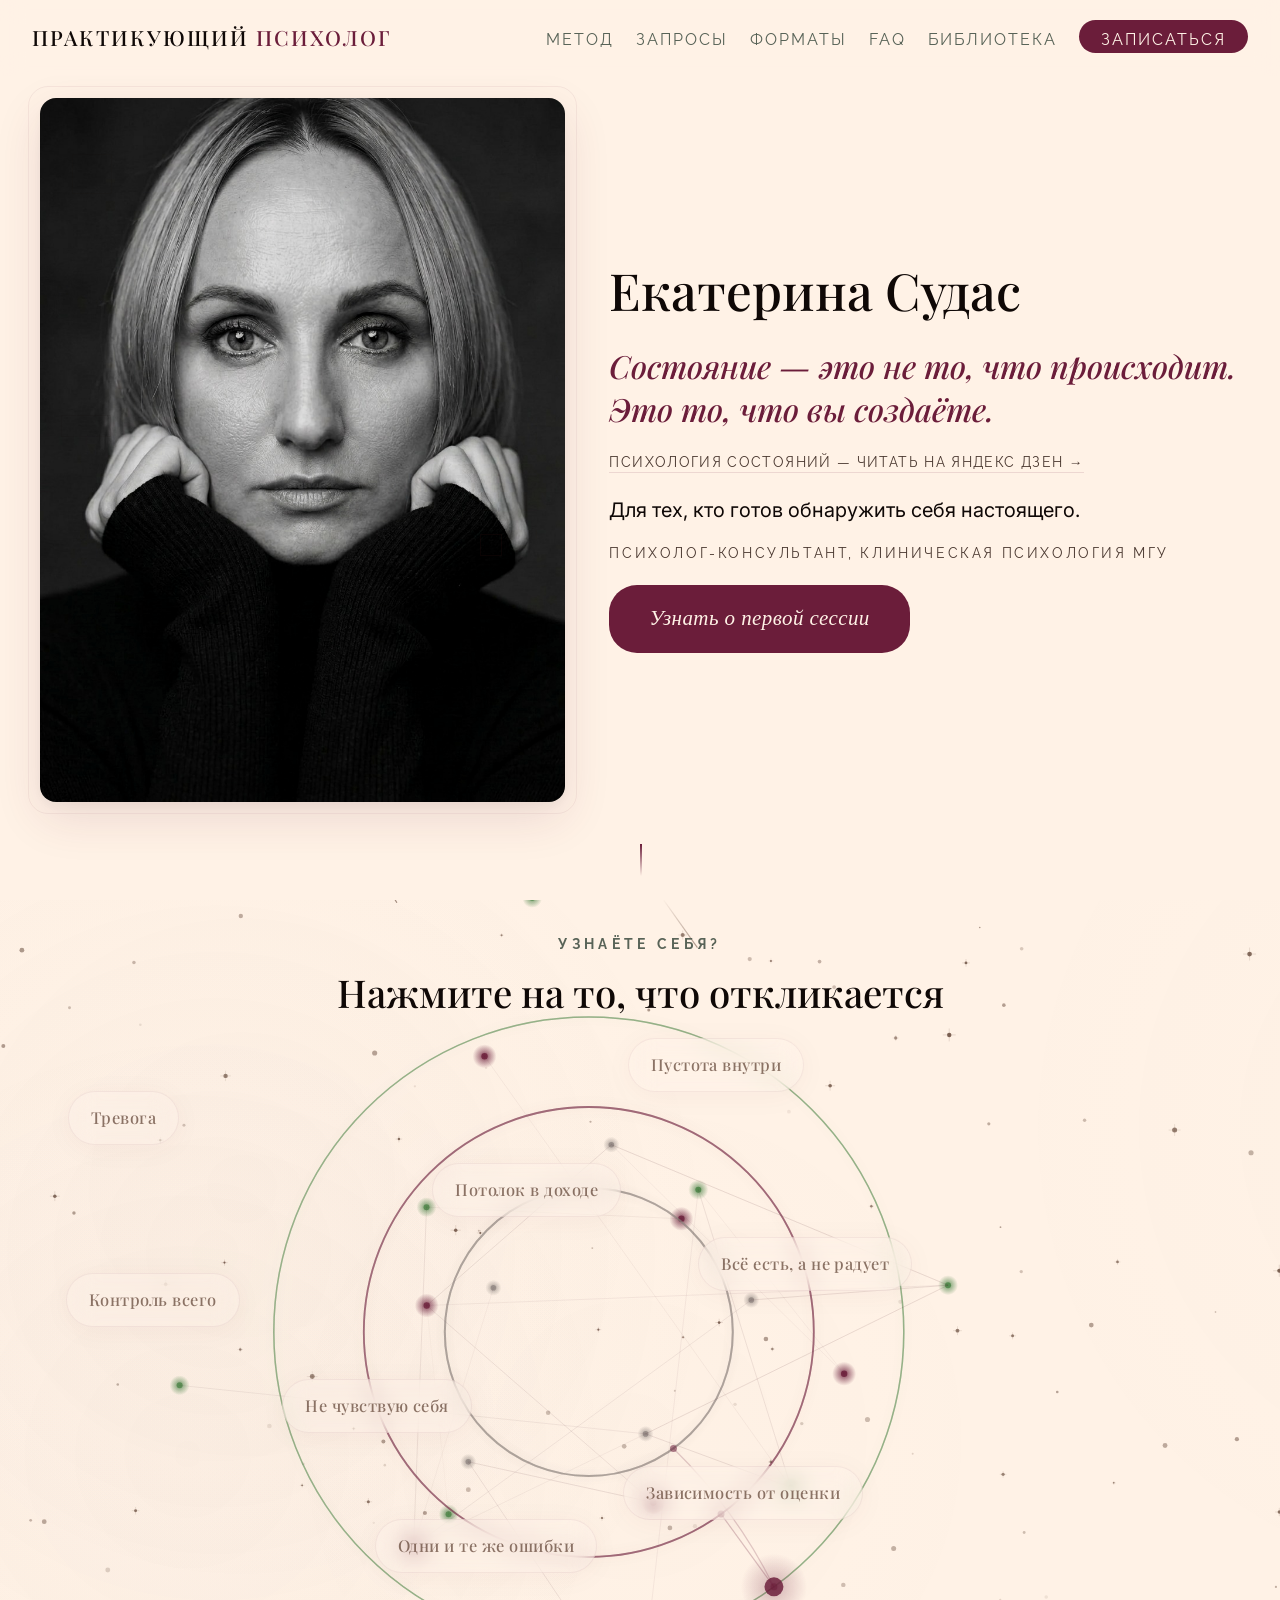
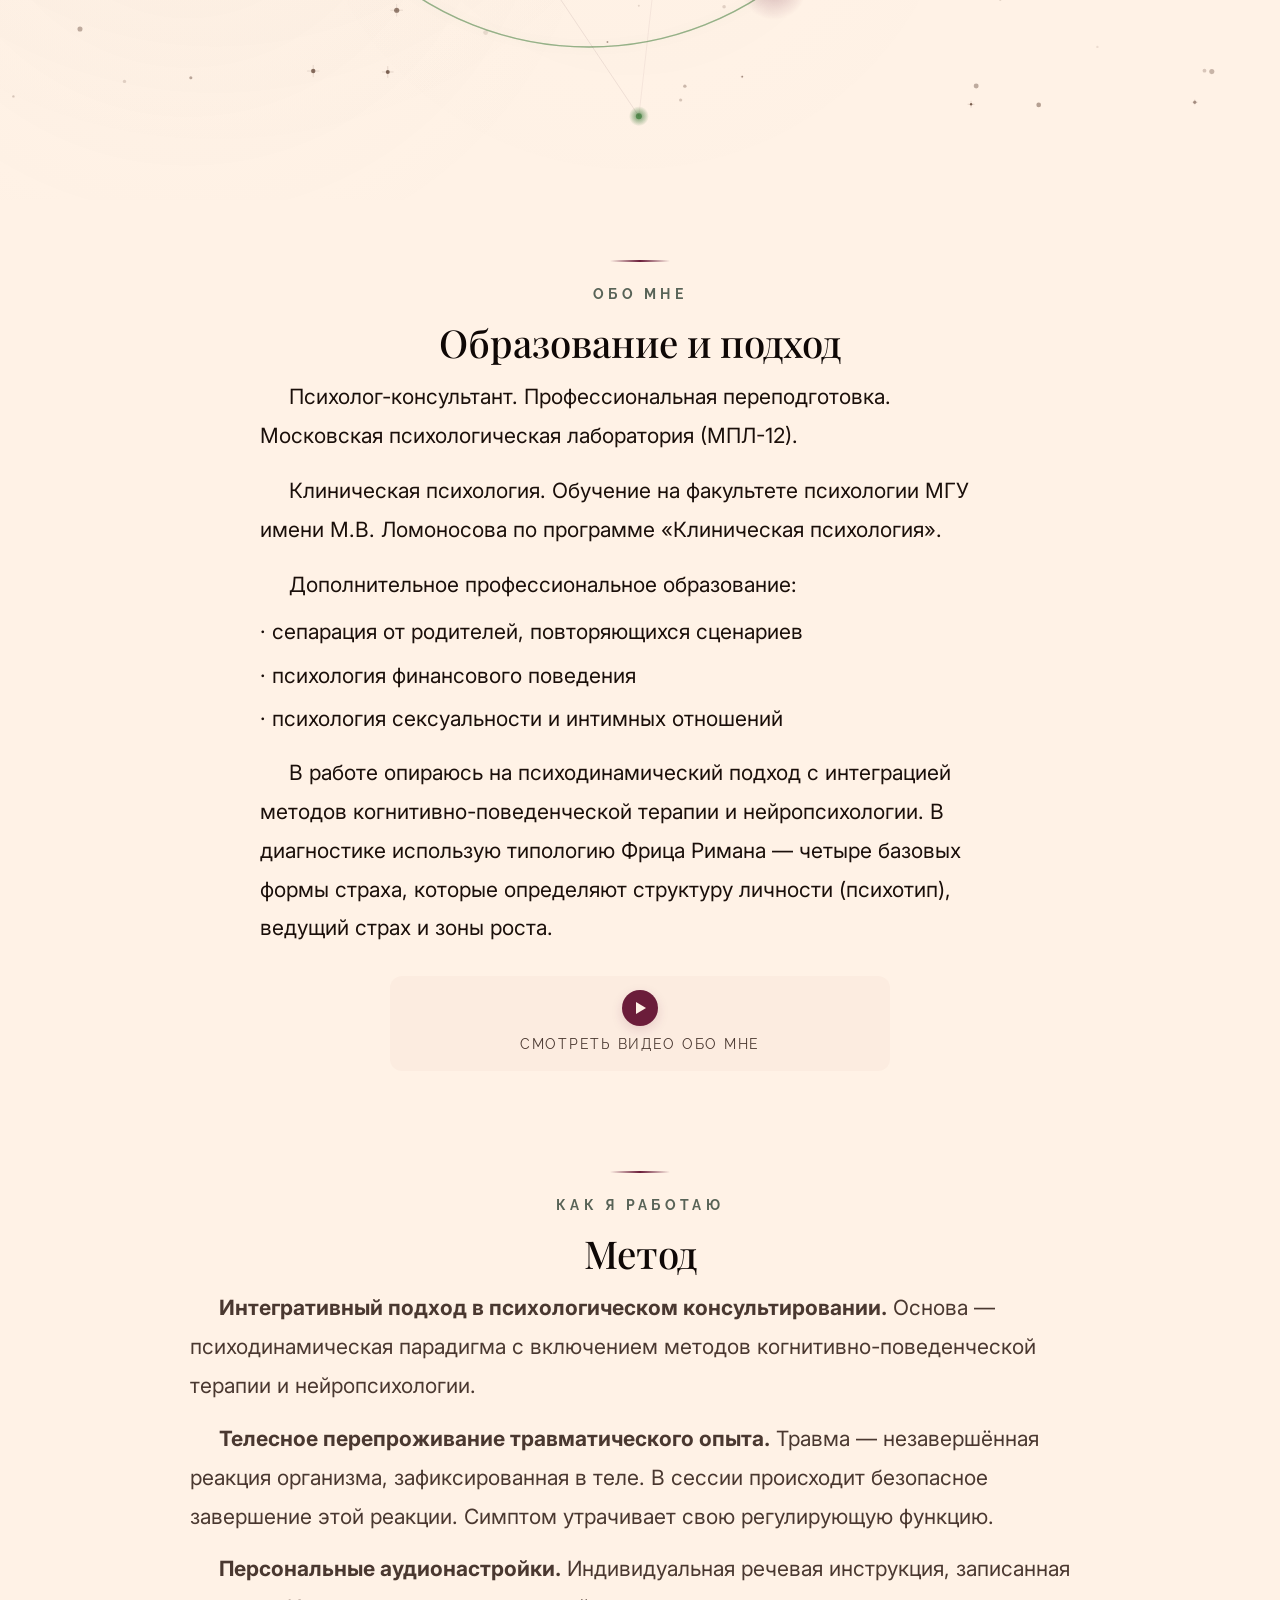
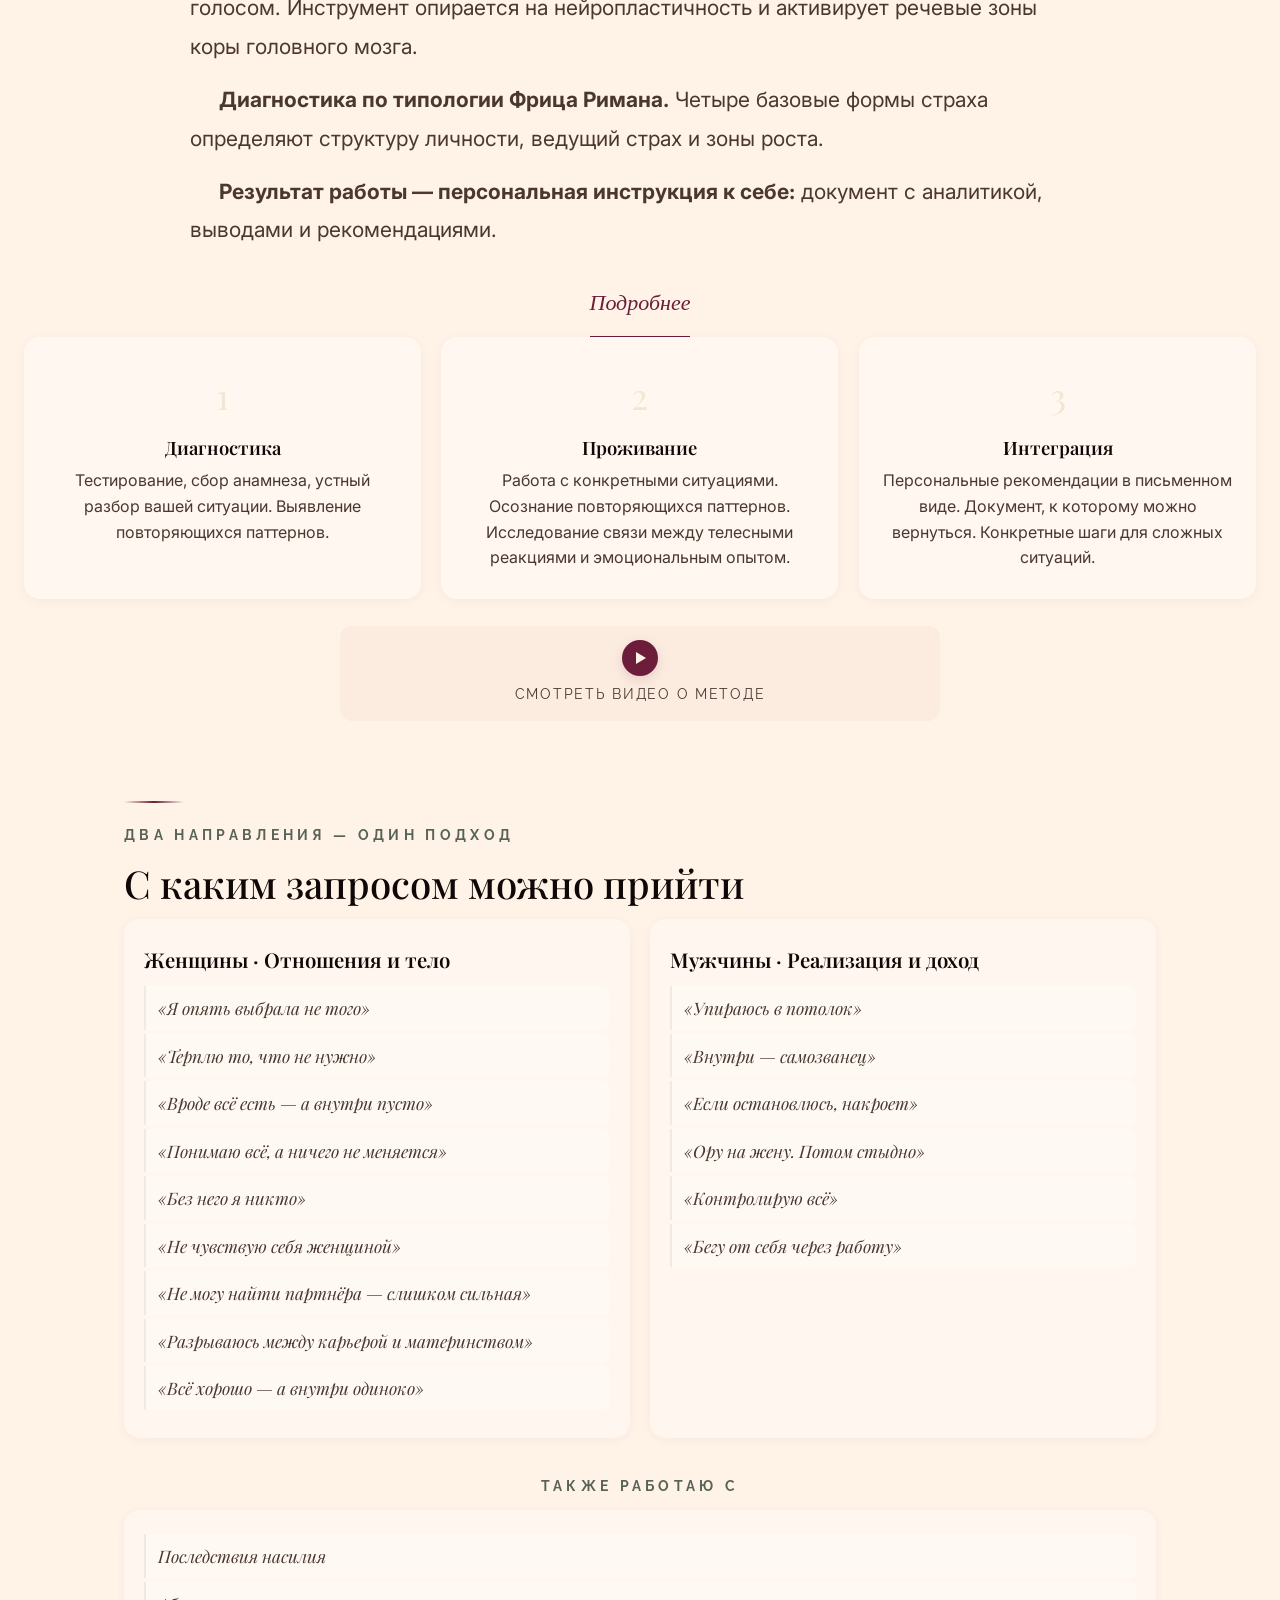
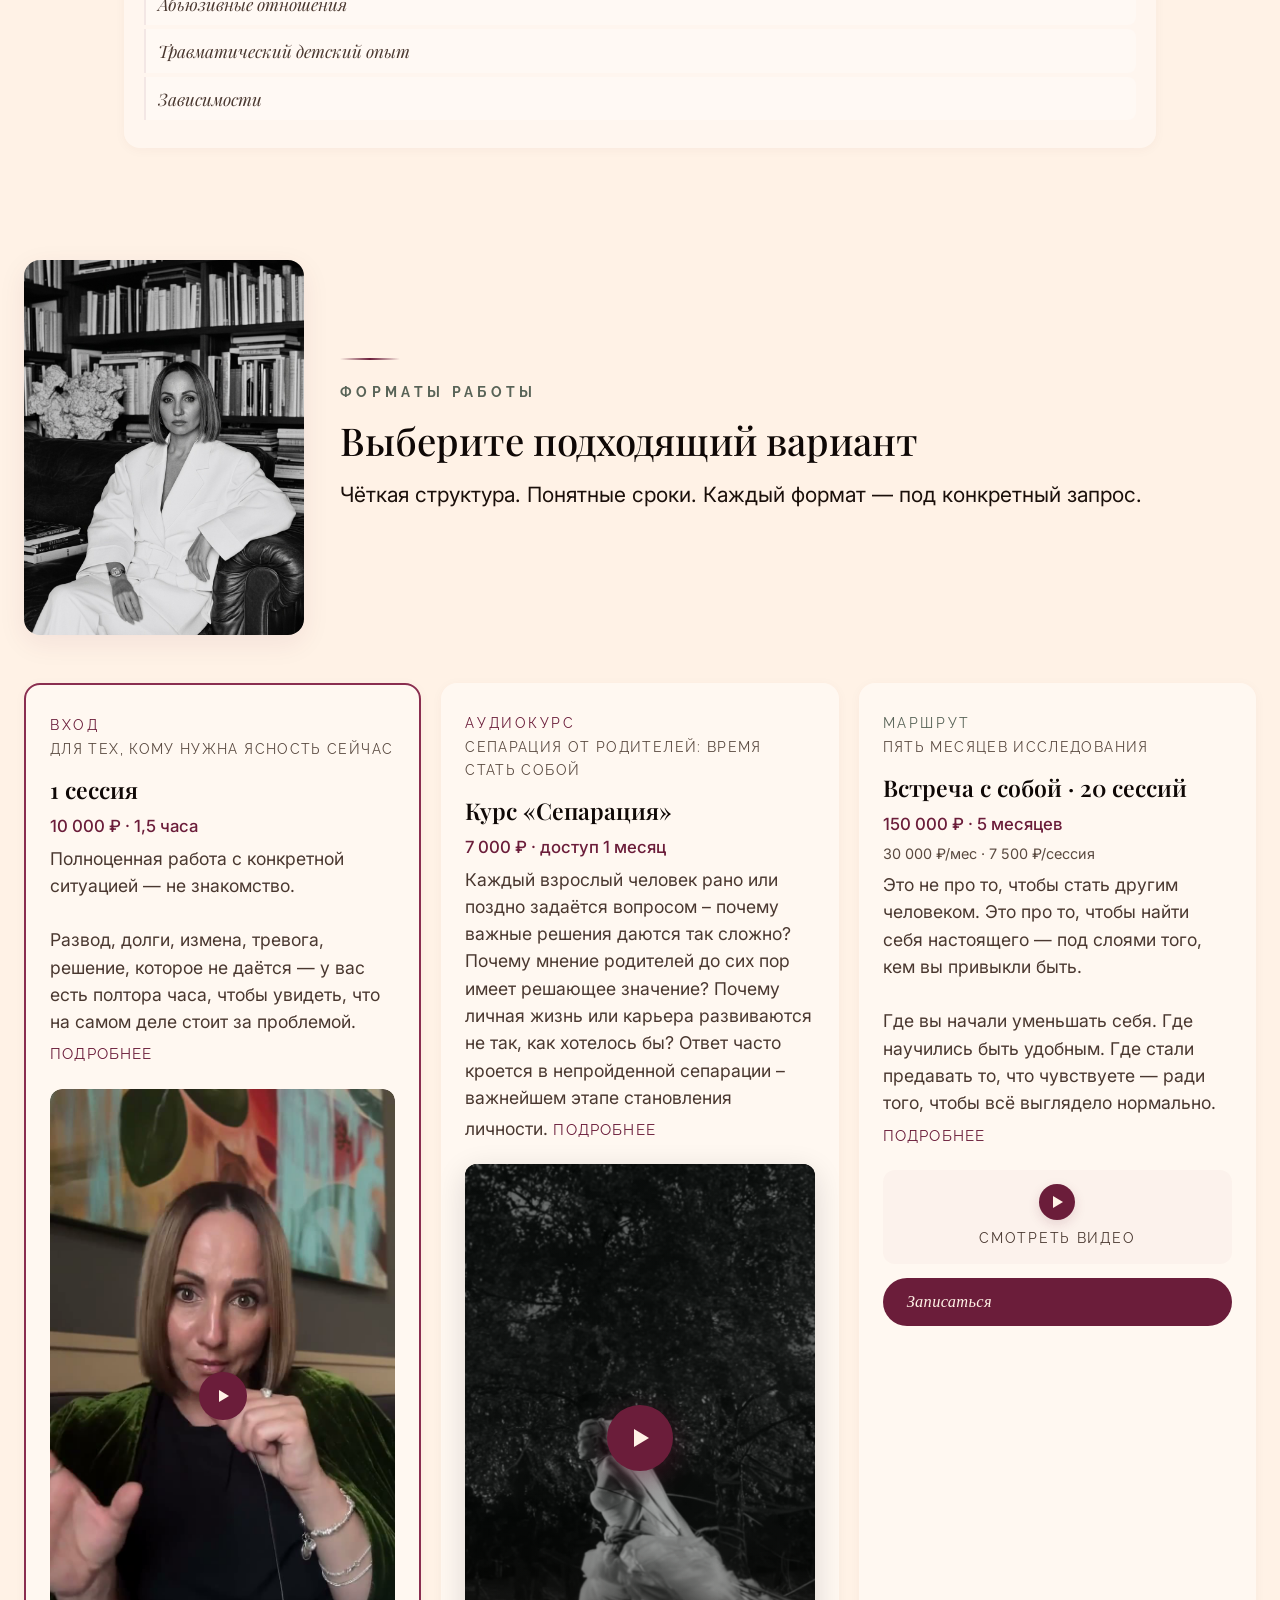
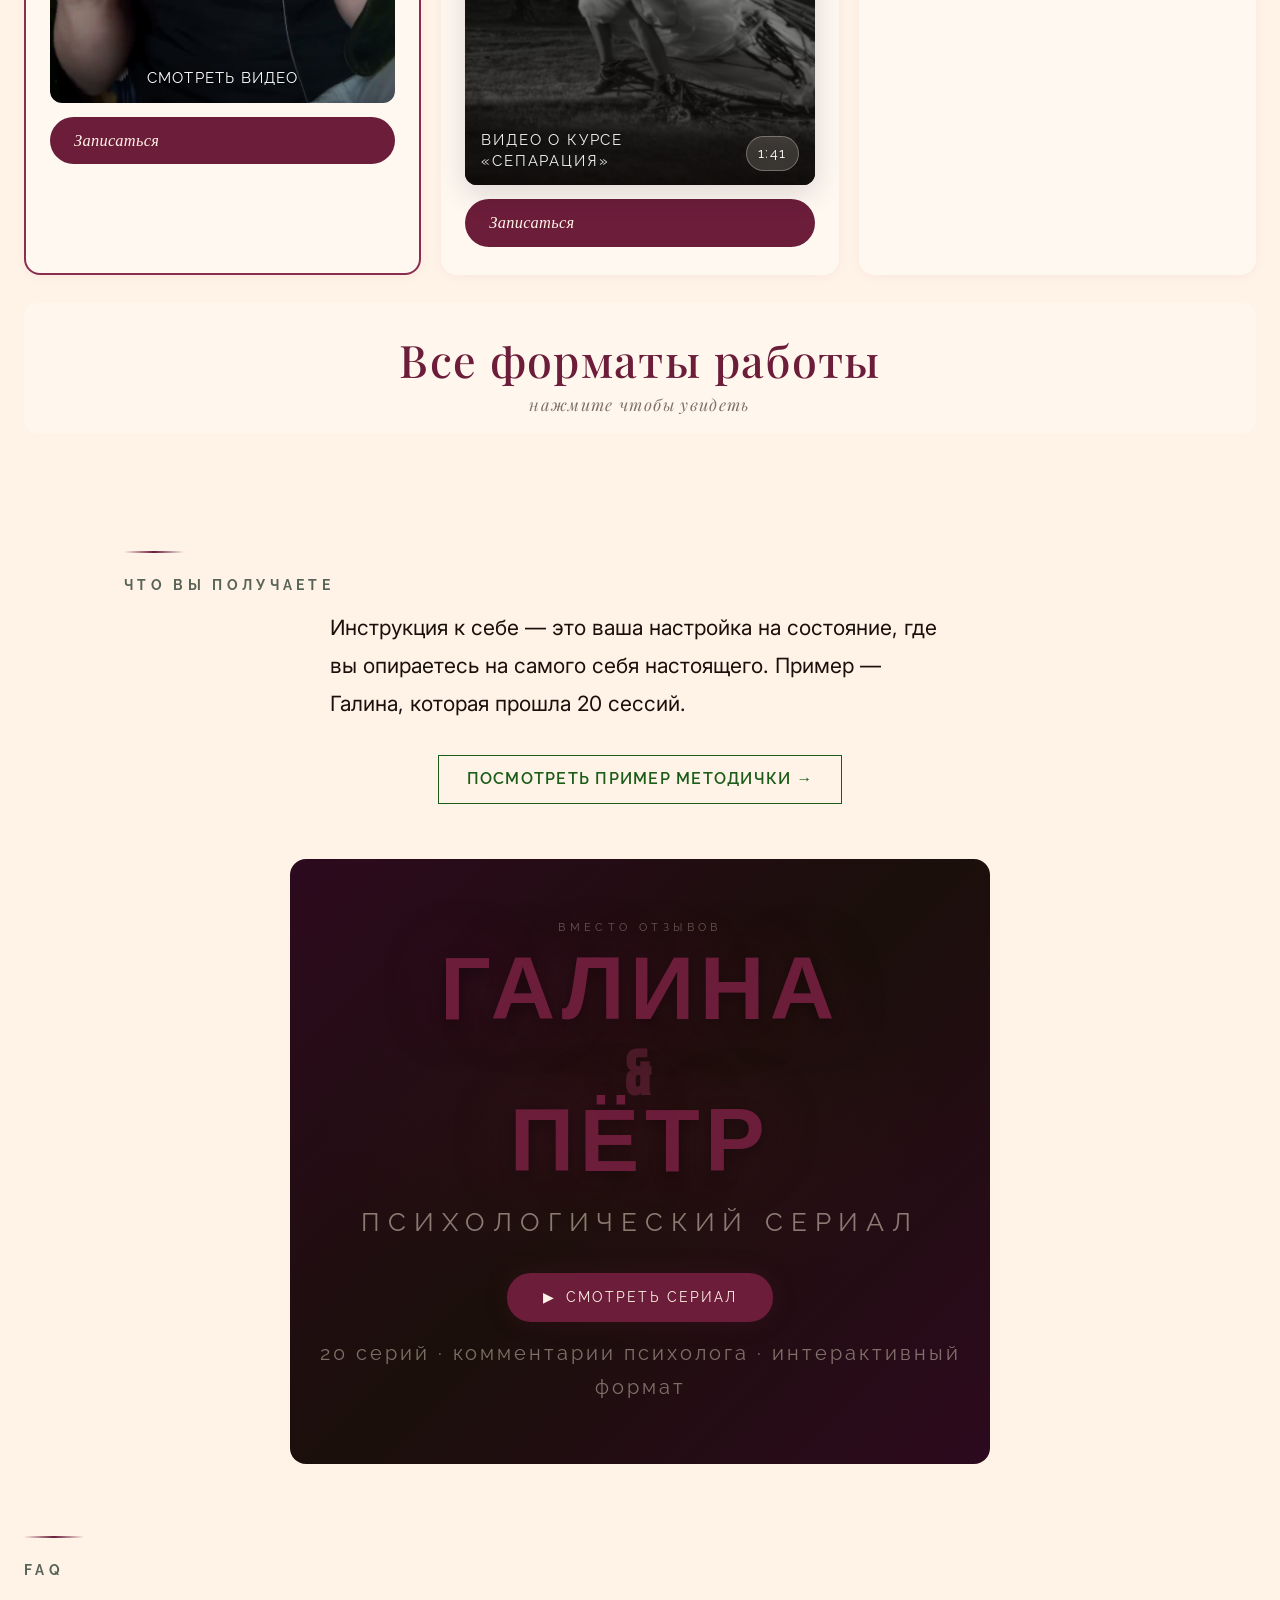
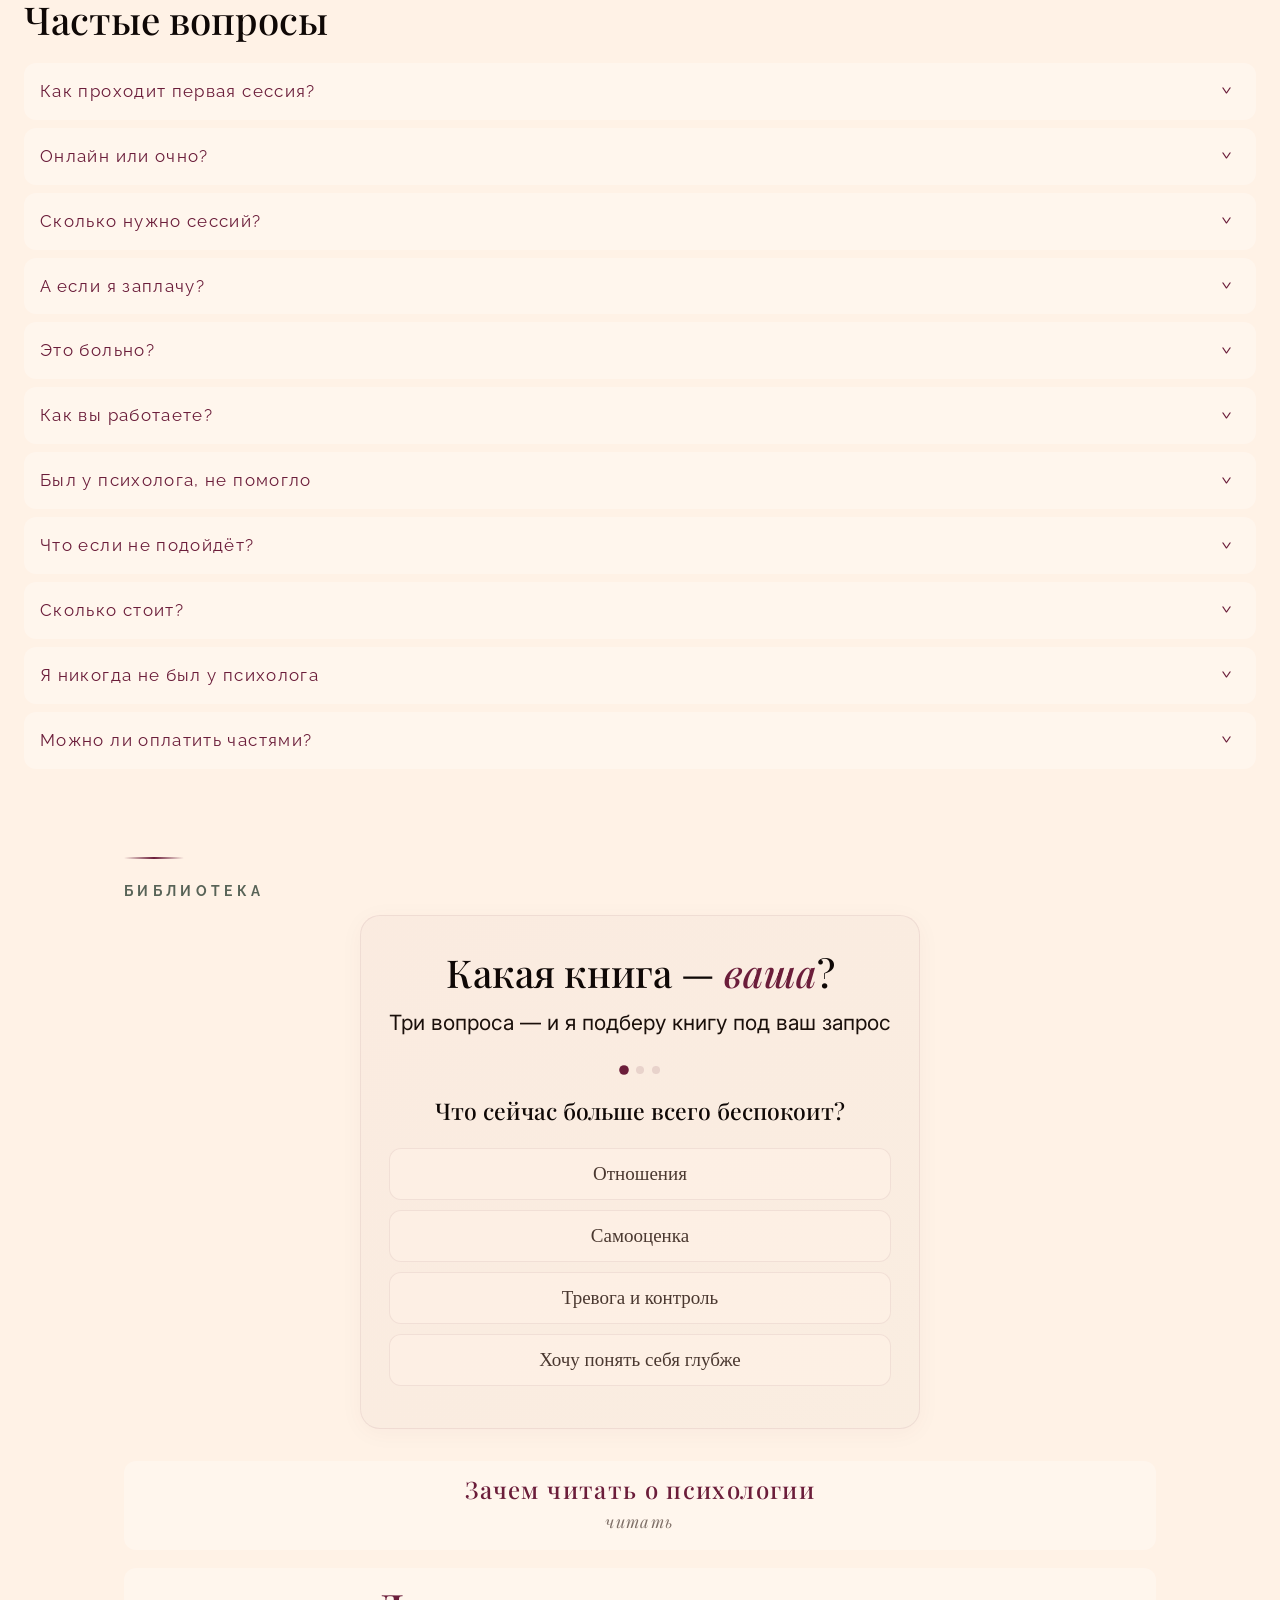
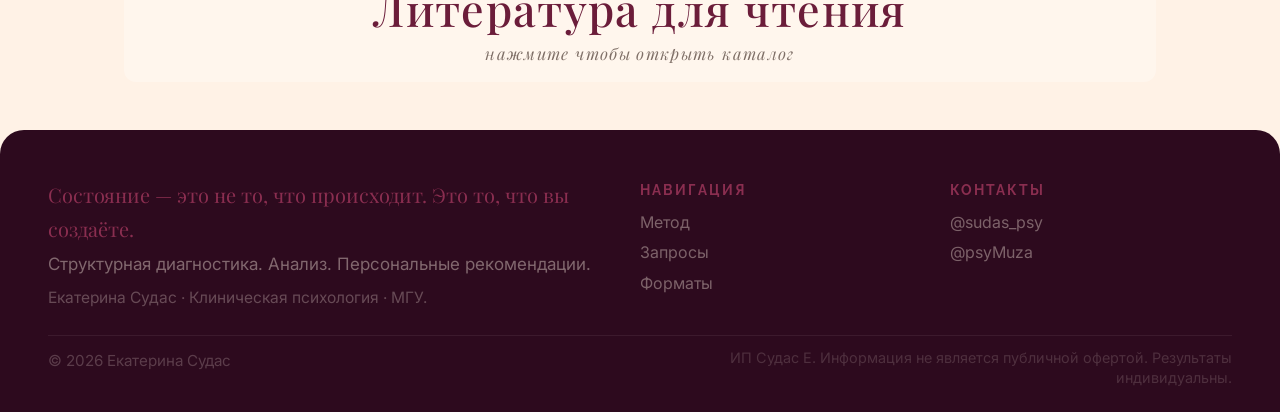
==== commit cd11dd85: "Первый экран: воздух вокруг главной фразы" ====
--- a/index.html
+++ b/index.html
@@ -66,7 +66,7 @@
 <div class="hero-text">
 <h1 style="animation:fu .8s .5s both">Екатерина Судас</h1>
 <div class="hsl" style="animation:fu .8s .8s both">Состояние — это не то, что происходит. Это то, что вы создаёте.</div>
-<div style="animation:fu .8s .85s both;margin-top:8px"><a href="https://dzen.ru/id/69a1e2a84aaf5559c210326b" target="_blank" rel="noopener" style="font-family:'Raleway',sans-serif;font-size:.72rem;letter-spacing:.1em;text-transform:uppercase;color:var(--cr);text-decoration:none;border-bottom:1px solid var(--cr-l);padding-bottom:2px;transition:opacity .3s" onmouseover="this.style.opacity='.7'" onmouseout="this.style.opacity='1'">Психология состояний — читать на Яндекс Дзен &rarr;</a></div>
+<div style="animation:fu .8s .85s both;margin:10px 0 16px"><a href="https://dzen.ru/id/69a1e2a84aaf5559c210326b" target="_blank" rel="noopener" style="font-family:'Raleway',sans-serif;font-size:.68rem;letter-spacing:.1em;text-transform:uppercase;color:var(--tm);text-decoration:none;border-bottom:1px solid var(--bd);padding-bottom:2px;transition:opacity .3s" onmouseover="this.style.opacity='.7'" onmouseout="this.style.opacity='1'">Психология состояний — читать на Яндекс Дзен &rarr;</a></div>
 <div class="hsub" style="animation:fu .8s .95s both">Для тех, кто готов обнаружить себя настоящего.</div>
 <div style="margin-top:6px;margin-bottom:20px;font-family:'Raleway',sans-serif;font-size:.72rem;font-weight:400;letter-spacing:.18em;text-transform:uppercase;color:var(--tm);animation:fu .8s 1s both">Психолог-консультант, клиническая психология МГУ</div>
 <div style="animation:fu .8s 1.1s both">
--- a/css/style.css
+++ b/css/style.css
@@ -1128,12 +1128,22 @@
 .vid-facade-hint{margin-top:9px;font-family:'Raleway',sans-serif;font-size:.7rem;letter-spacing:.08em;text-transform:uppercase;color:var(--tl);text-align:center}
 @media(prefers-reduced-motion:reduce){.vid-facade,.vid-facade .vid-play,.vid-facade .vid-poster{transition:none}}
 
-/* ===== мобильная липкая панель записи (CTA) ===== */
-.cta-bar{display:none}
-@media (max-width:768px){
-  .cta-bar{position:fixed;left:0;right:0;bottom:0;z-index:1200;display:flex;align-items:center;gap:10px;padding:10px 14px calc(10px + env(safe-area-inset-bottom));background:rgba(255,242,230,.96);backdrop-filter:blur(8px);border-top:1px solid var(--bd);box-shadow:0 -6px 24px rgba(26,15,10,.08)}
-  .cta-bar-main{flex:1 1 auto;display:block;text-align:center;background:var(--cr);color:var(--cream);border-radius:26px;padding:14px 16px;font-family:'Playfair Display',serif;font-size:.95rem;white-space:nowrap;font-weight:500;font-style:italic;box-shadow:0 4px 14px rgba(107,29,58,.22)}
-  .cta-bar-main:active{background:var(--cr-l)}
-  .cta-bar-alt{flex:0 0 auto;display:block;text-align:center;color:var(--cr);border:1px solid var(--bd);border-radius:26px;padding:14px 14px;white-space:nowrap;font-family:'Raleway',sans-serif;font-size:.72rem;letter-spacing:.08em;text-transform:uppercase}
-  body{padding-bottom:78px}
-}
+/* ===== ТИПОГРАФИКА: отступы, абзацы, ритм ===== */
+.ss p,.letter-text p,.tn p,details.ex .eb p{
+  text-indent:1.4em;
+  line-height:1.85;
+  margin:0 0 1em;
+}
+.ss p:last-child,.letter-text p:last-child,.tn p:last-child,details.ex .eb p:last-child{margin-bottom:0}
+.letter-text p{line-height:1.95}
+details.ex .eb p{line-height:1.8;margin-bottom:.85em}
+
+/* первый экран: вертикальный ритм */
+.hero-text h1{margin-bottom:10px}
+.hero-text .hsl{line-height:1.35;margin-bottom:12px}
+.hero-text .hsub{line-height:1.7;margin-bottom:14px}
+@media(max-width:480px){
+  .hero-text h1{margin-bottom:8px}
+  .hero-text .hsl{font-size:1.02rem;line-height:1.4;margin-bottom:10px}
+  .hero-text .hsub{font-size:.86rem;line-height:1.65;margin-bottom:12px}
+}
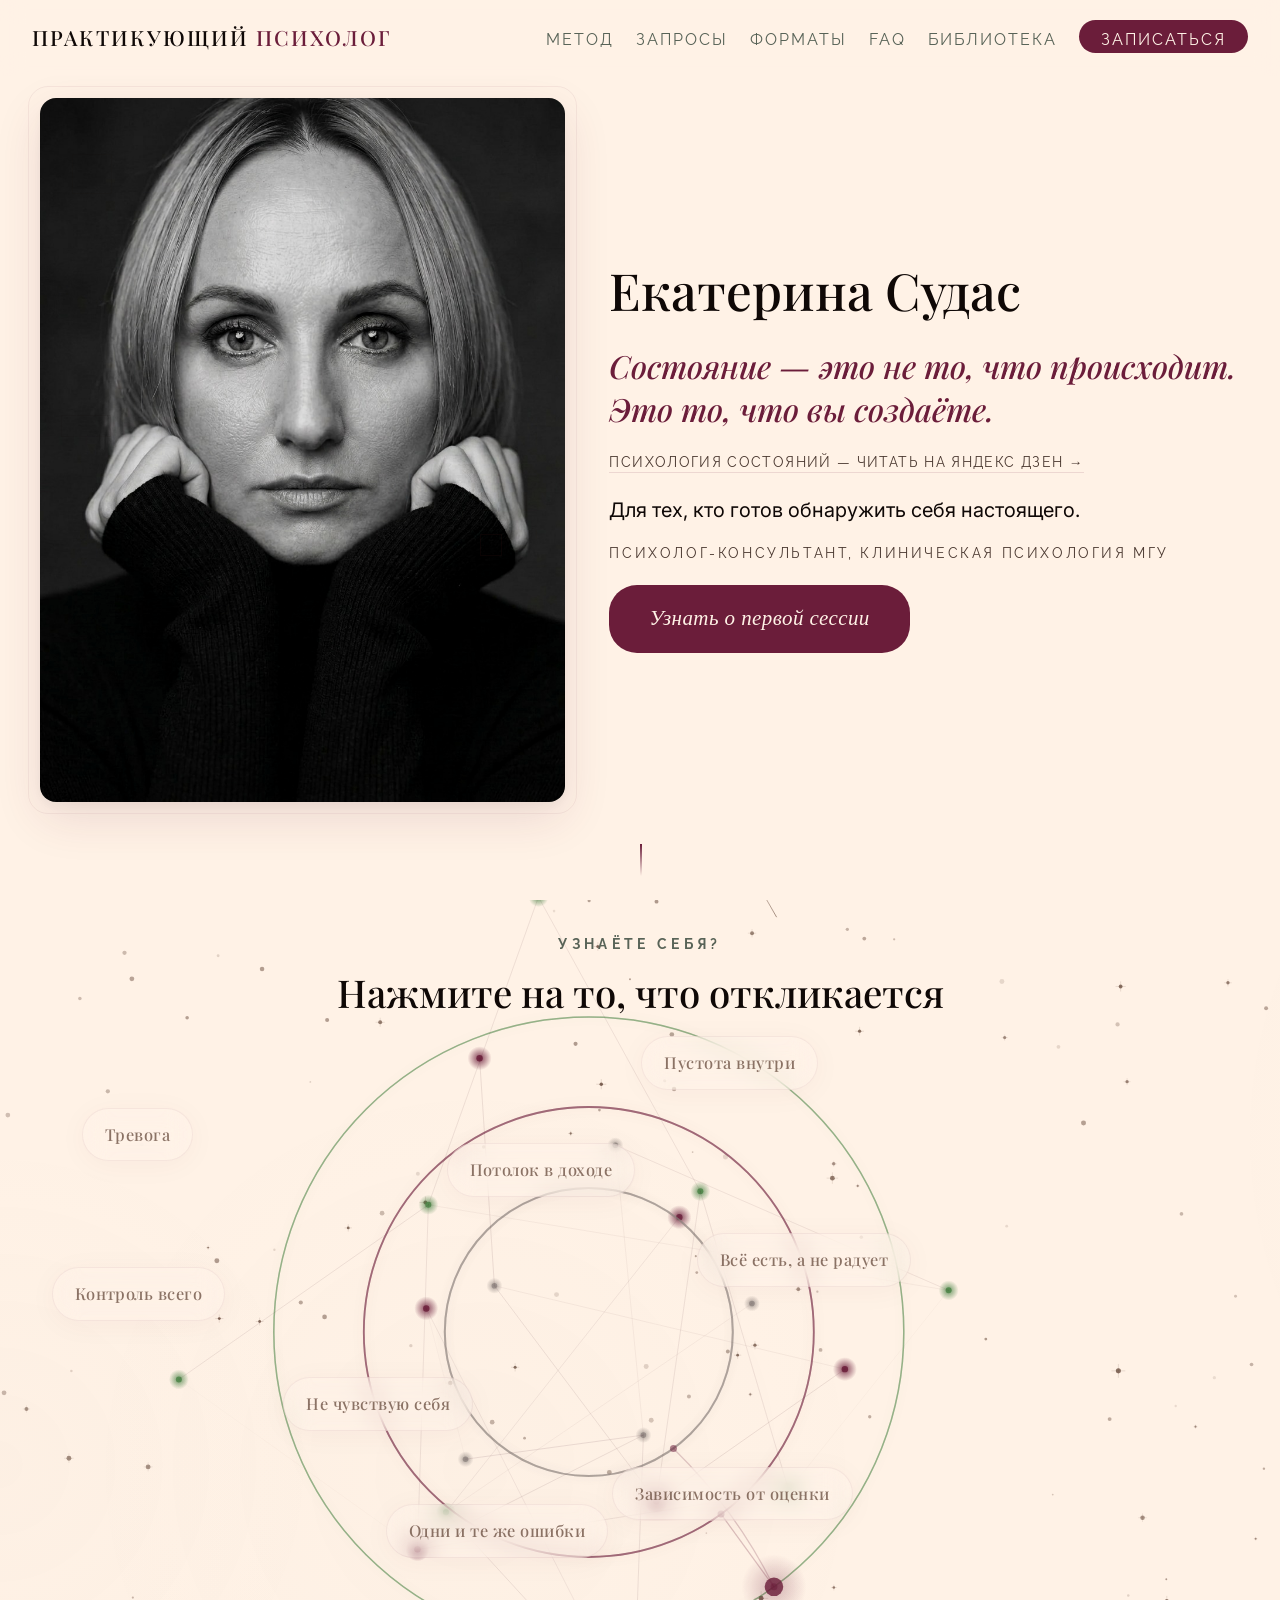
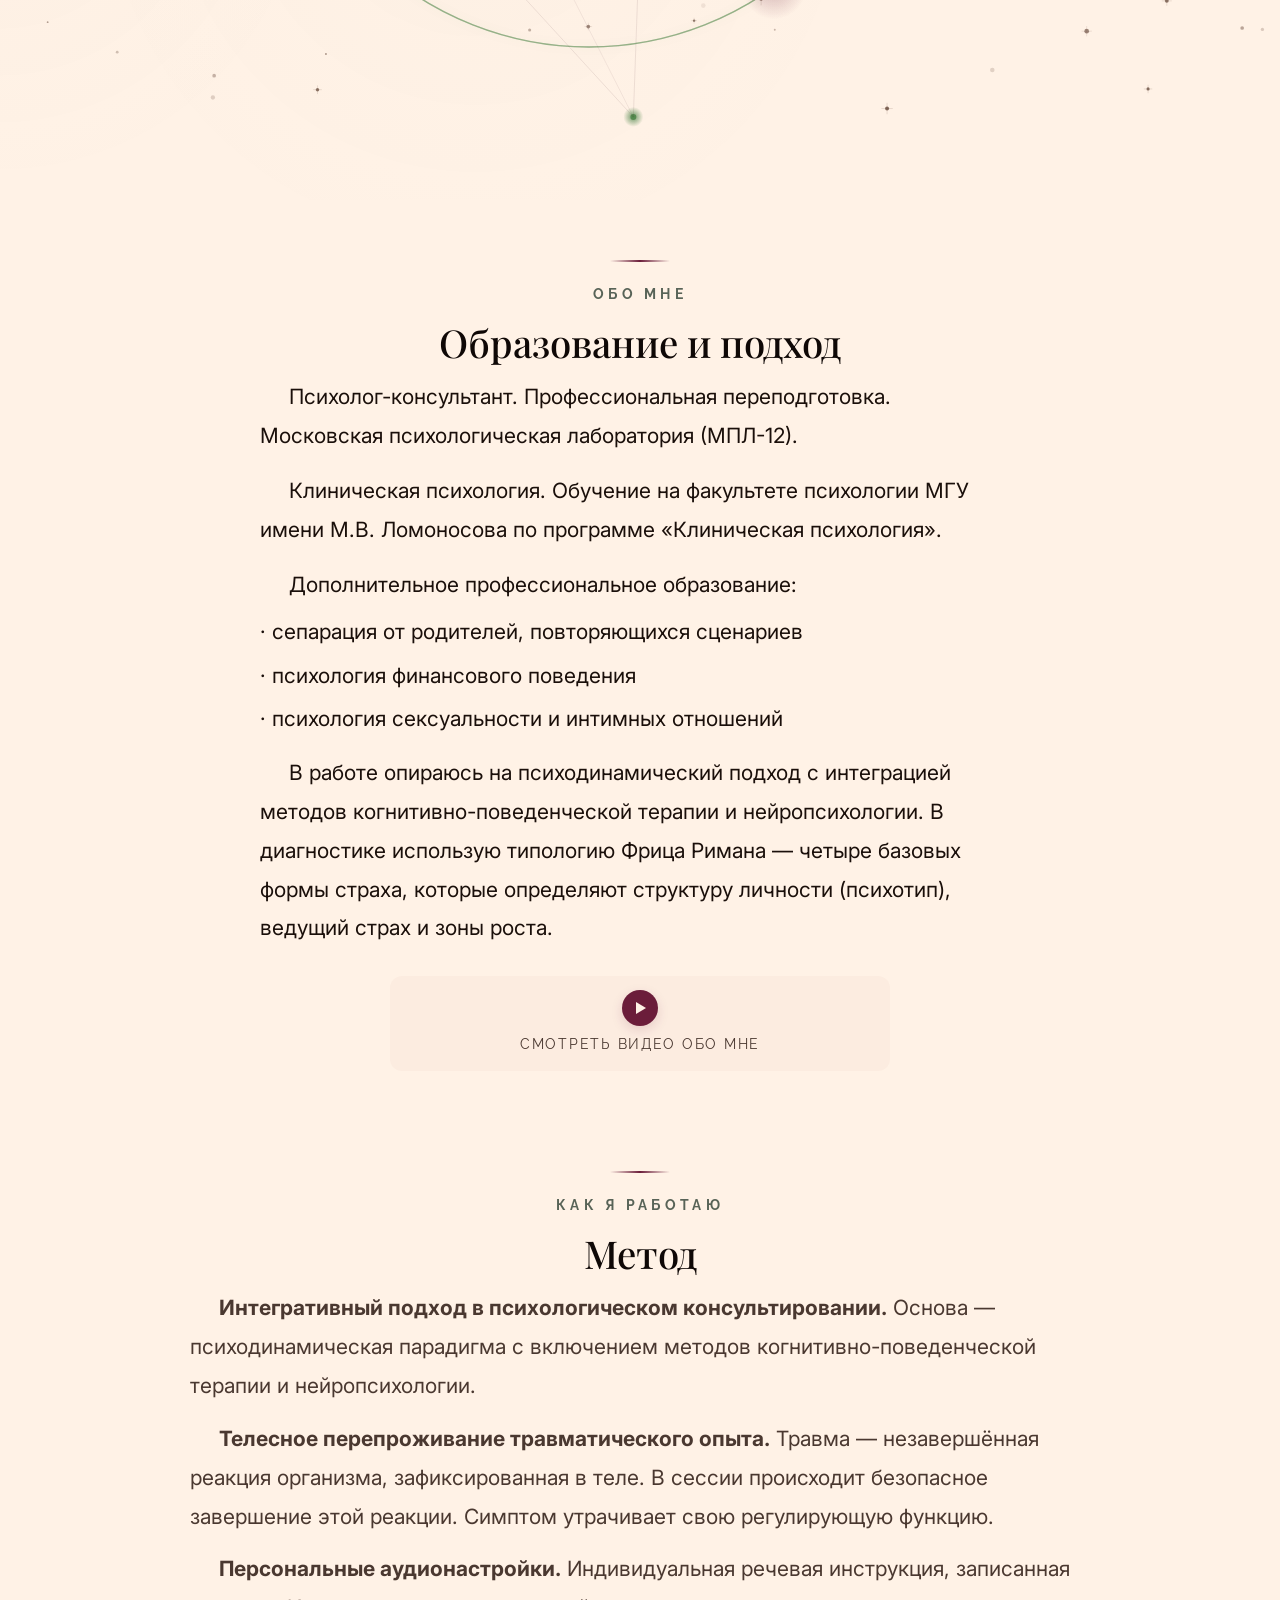
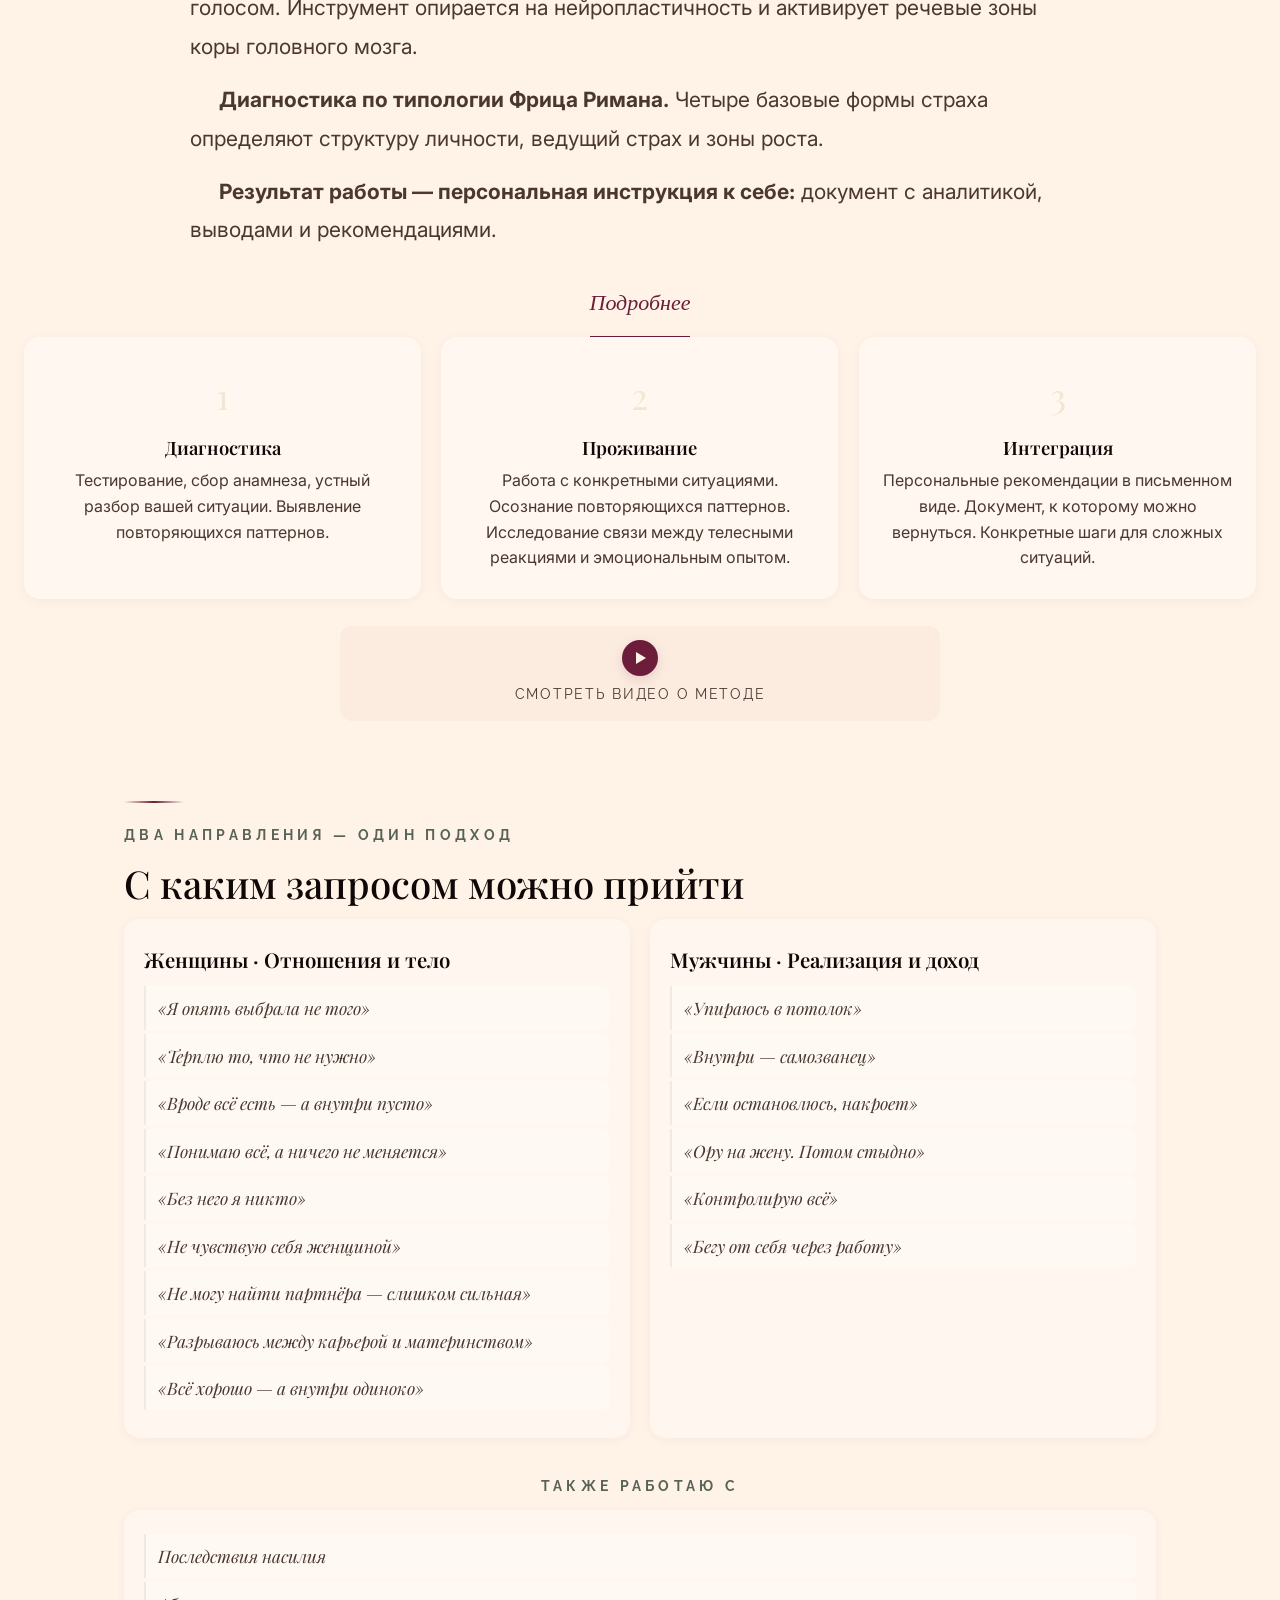
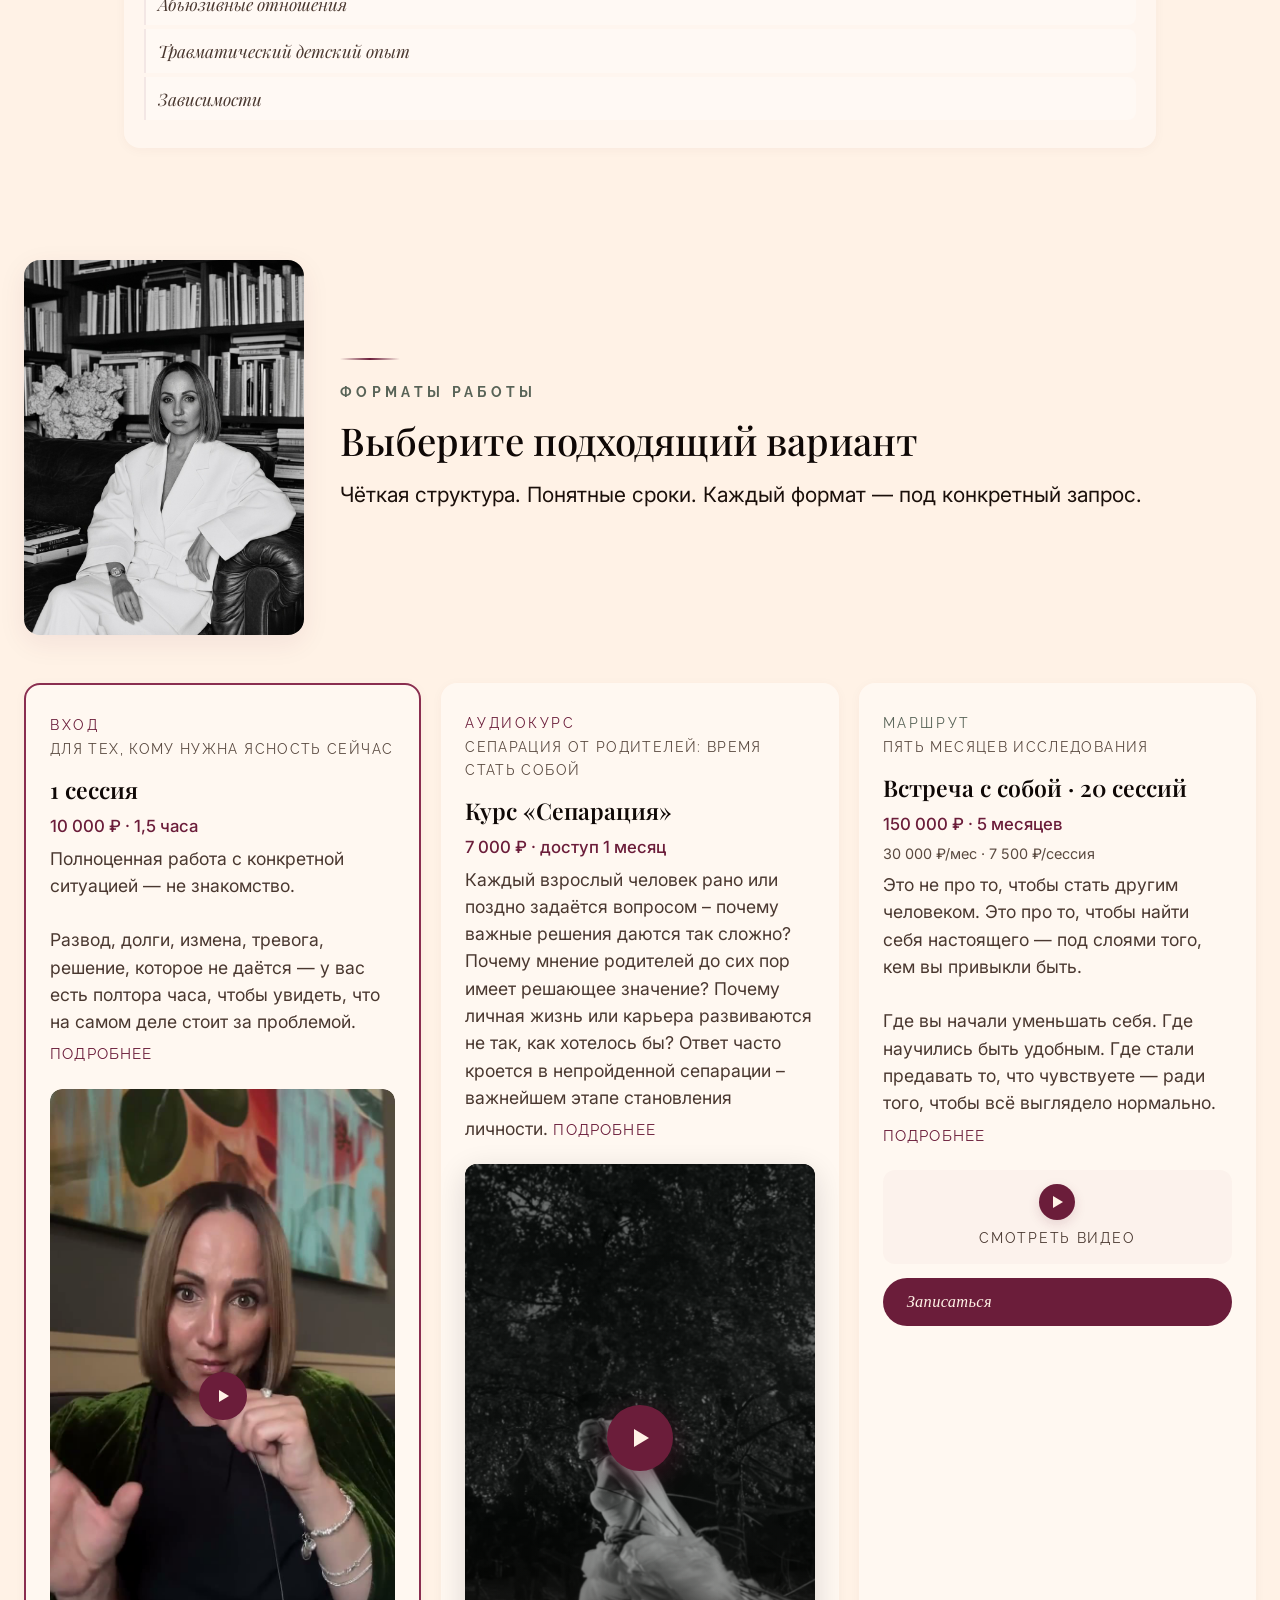
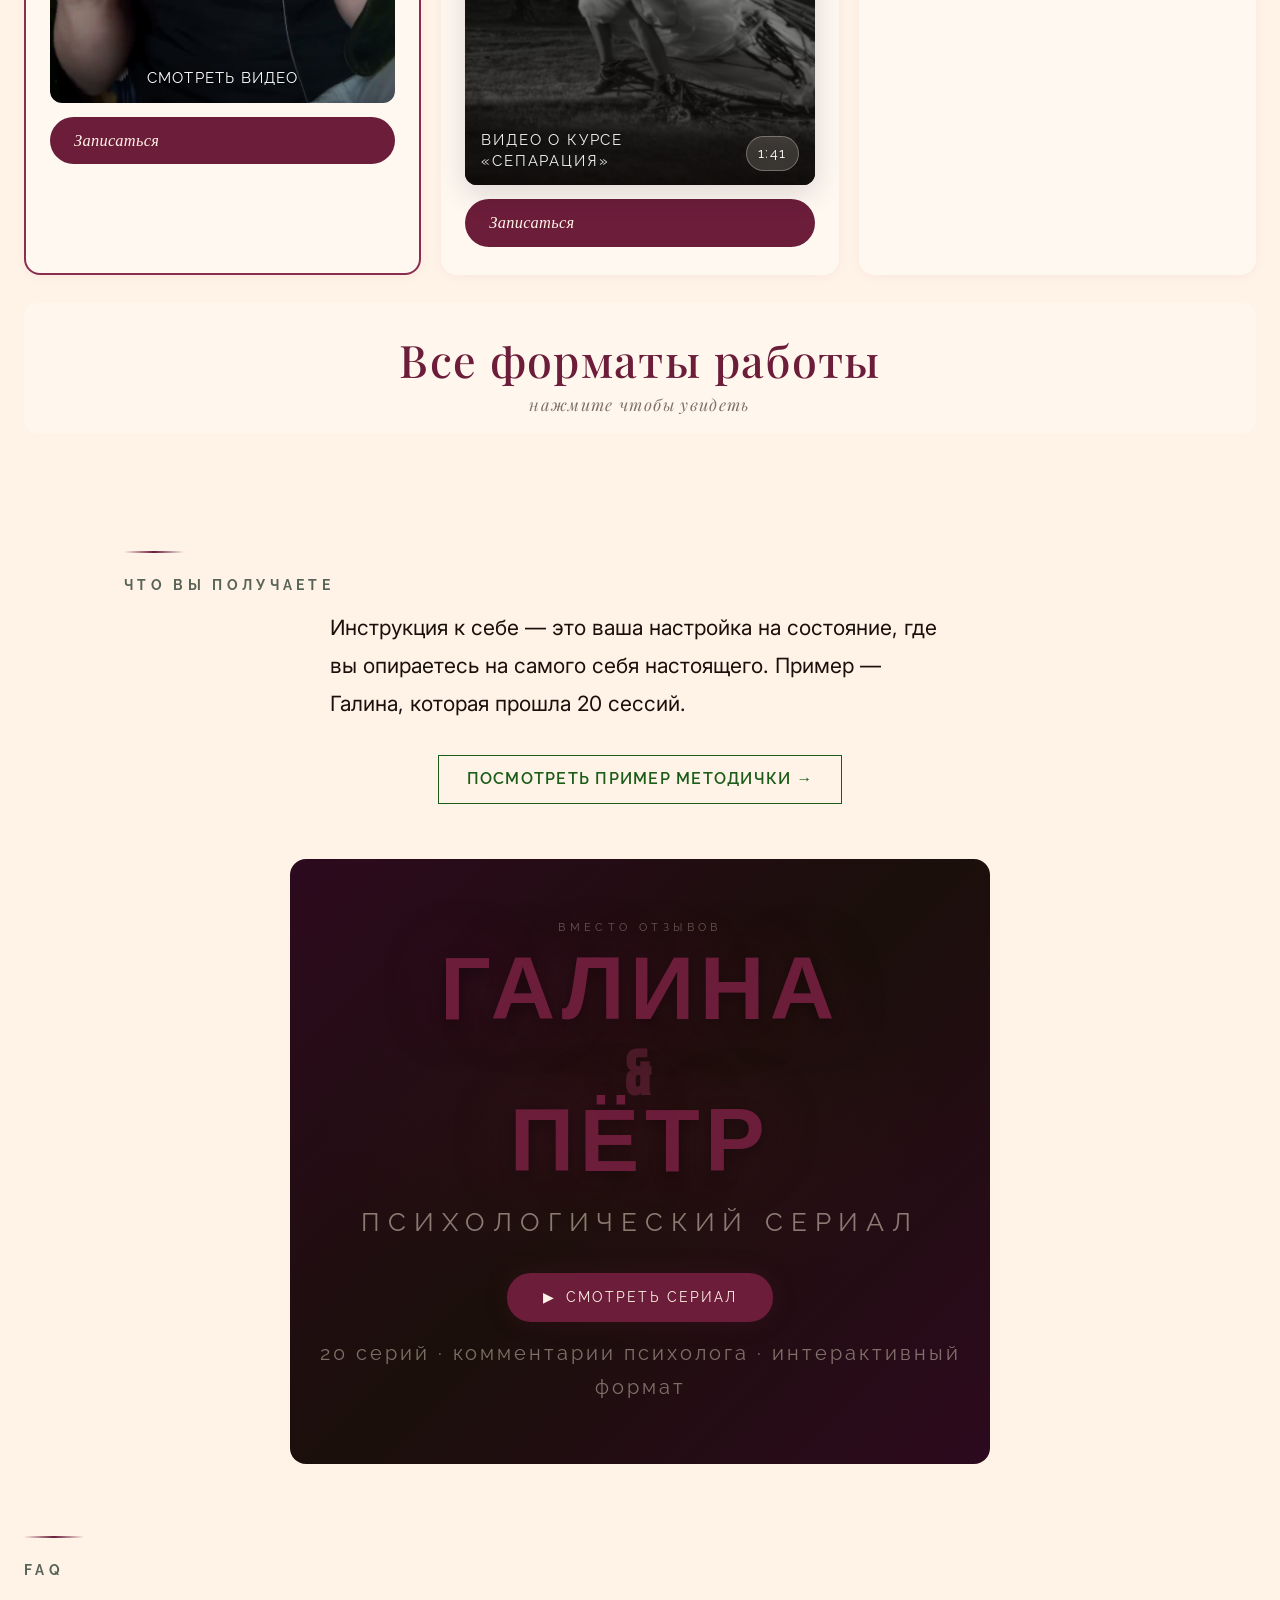
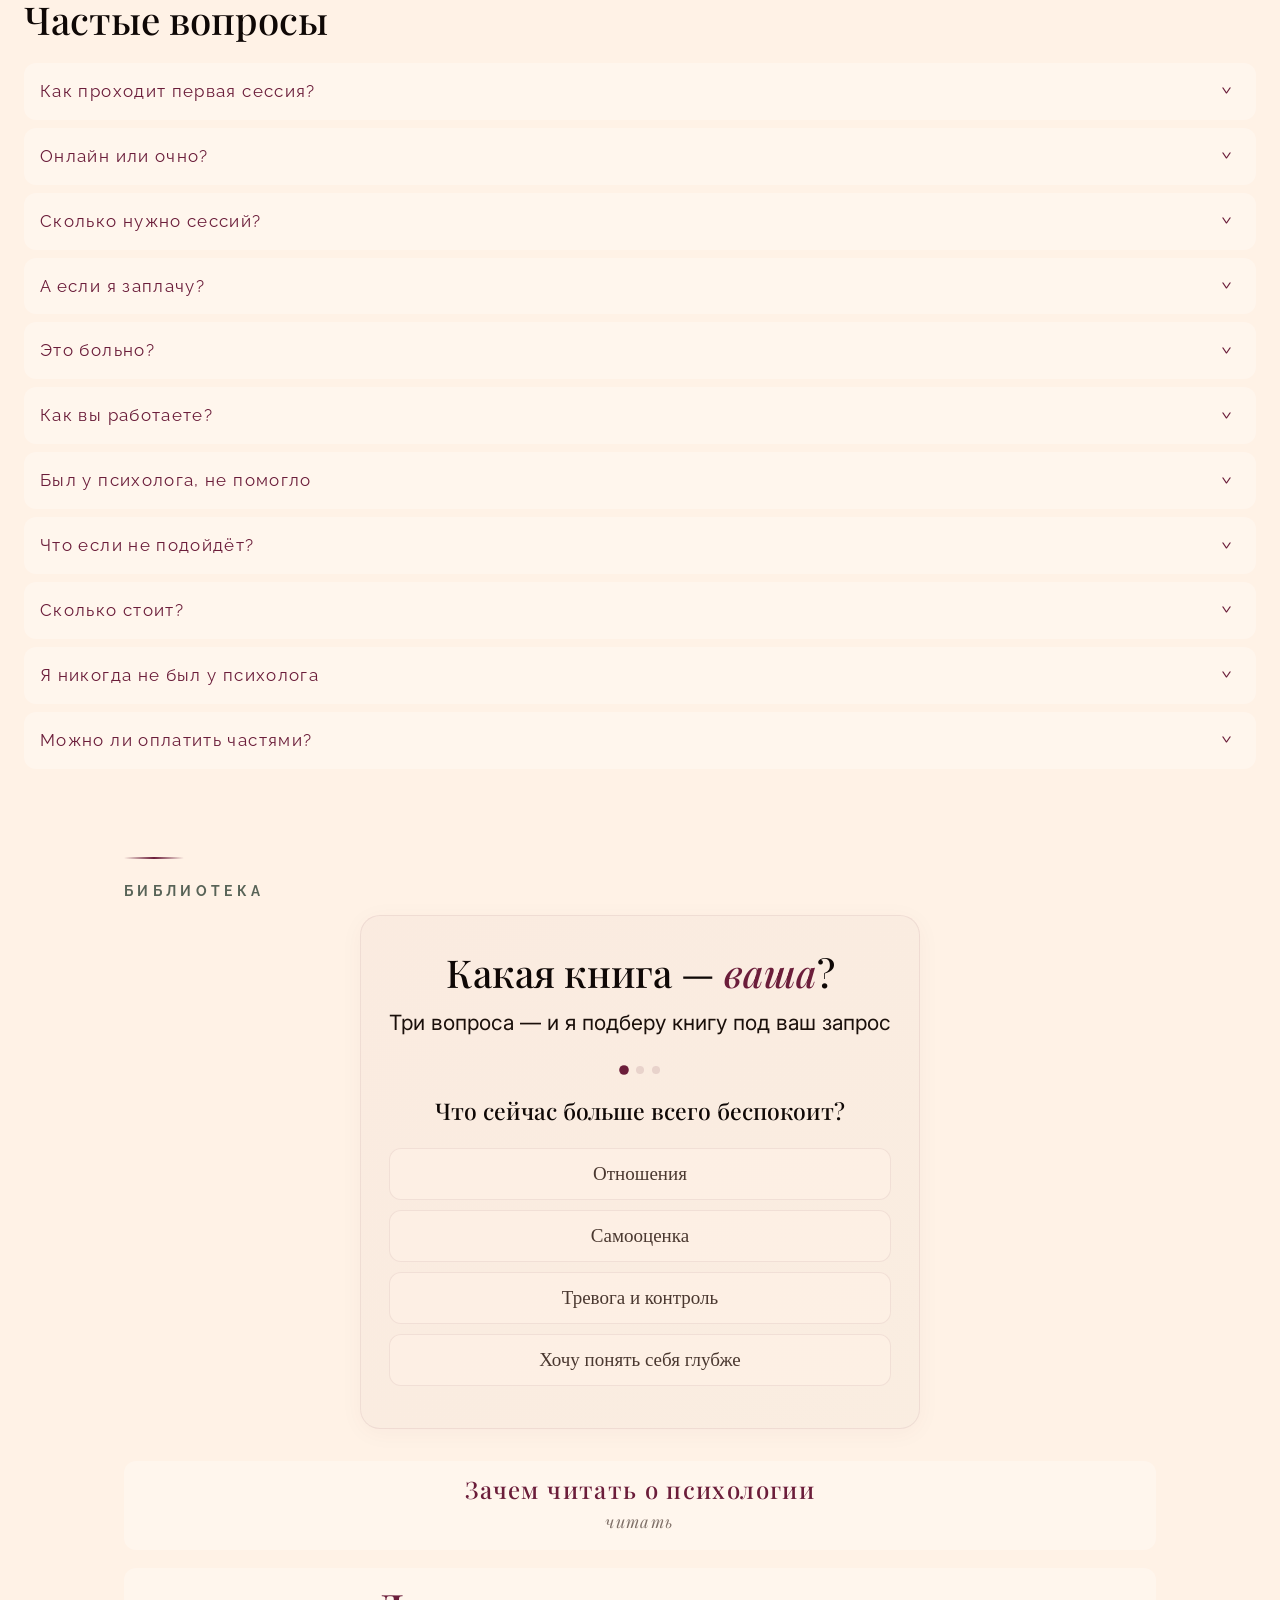
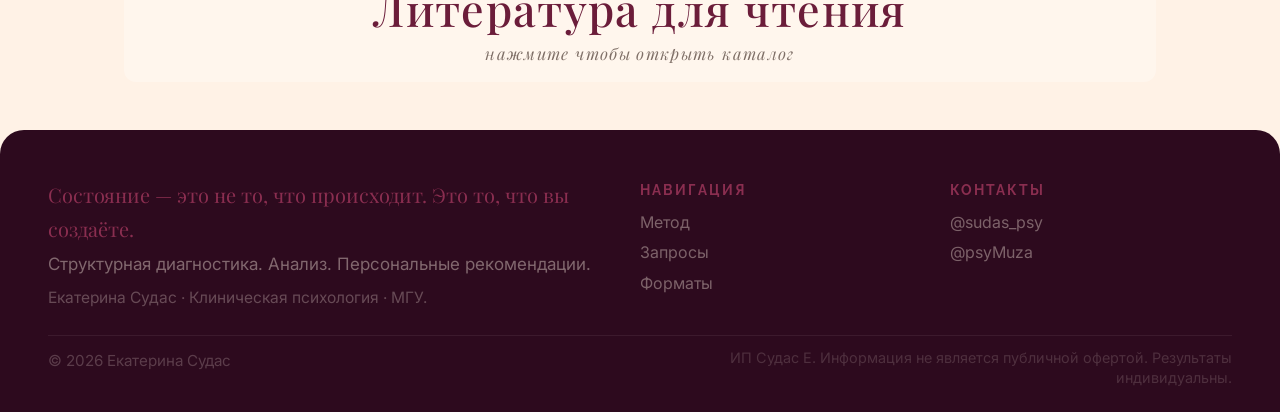
==== commit a4cbad4f: "Обновить версии стилей и скриптов" ====
--- a/index.html
+++ b/index.html
@@ -25,7 +25,7 @@
 <link rel="preconnect" href="https://fonts.googleapis.com">
 <link rel="preconnect" href="https://fonts.gstatic.com" crossorigin>
 <link href="https://fonts.googleapis.com/css2?family=Bebas+Neue&family=Playfair+Display:ital,wght@0,300;0,400;0,500;0,600;0,700;1,300;1,400;1,500;1,600&family=Inter:wght@300;400;500;600;700&family=Raleway:wght@200;300;400;500;600&display=swap" rel="stylesheet">
-<link rel="stylesheet" href="css/style.css?v=26">
+<link rel="stylesheet" href="css/style.css?v=28">
 <script type="application/ld+json">
 {"@context":"https://schema.org","@type":"ProfessionalService","name":"Психолог Екатерина Судас","description":"Практикующий клинический психолог. Структурная диагностика, анализ, персональные рекомендации.","url":"https://ekaterinasudas.ru/","image":"https://ekaterinasudas.ru/images/pifpaf-972736e0-1d29-4f9a-a15f-eda8dec2e566.jpg","priceRange":"10000-500000 ₽","founder":{"@type":"Person","name":"Екатерина Судас","jobTitle":"Клинический психолог","alumniOf":{"@type":"CollegeOrUniversity","name":"МГУ имени М.В. Ломоносова"},"sameAs":["https://t.me/sudas_psy","https://t.me/psyMuza"]}}
 </script>
@@ -461,7 +461,7 @@
 <div class="fcol"><h4>Контакты</h4><a href="https://t.me/sudas_psy" target="_blank">@sudas_psy</a><a href="https://t.me/psyMuza" target="_blank">@psyMuza</a></div>
 </div><div class="fbt"><div class="fcp">© 2026 Екатерина Судас</div><div class="flg">ИП Судас Е. Информация не является публичной офертой. Результаты индивидуальны.</div></div></div></footer>
 
-<script src="js/main.js?v=4" defer></script>
+<script src="js/main.js?v=5" defer></script>
 <script>
 document.addEventListener('click',function(e){
   var card=e.target.closest('[data-video-src]');
--- a/css/style.css
+++ b/css/style.css
@@ -1147,3 +1147,8 @@
   .hero-text .hsl{font-size:1.02rem;line-height:1.4;margin-bottom:10px}
   .hero-text .hsub{font-size:.86rem;line-height:1.65;margin-bottom:12px}
 }
+
+@media(max-width:480px){
+  .ss p,.letter-text p,.tn p,details.ex .eb p{text-indent:1.15em}
+  .ss p,.letter-text p,.tn p,details.ex .eb p{margin-bottom:.9em;line-height:1.8}
+}
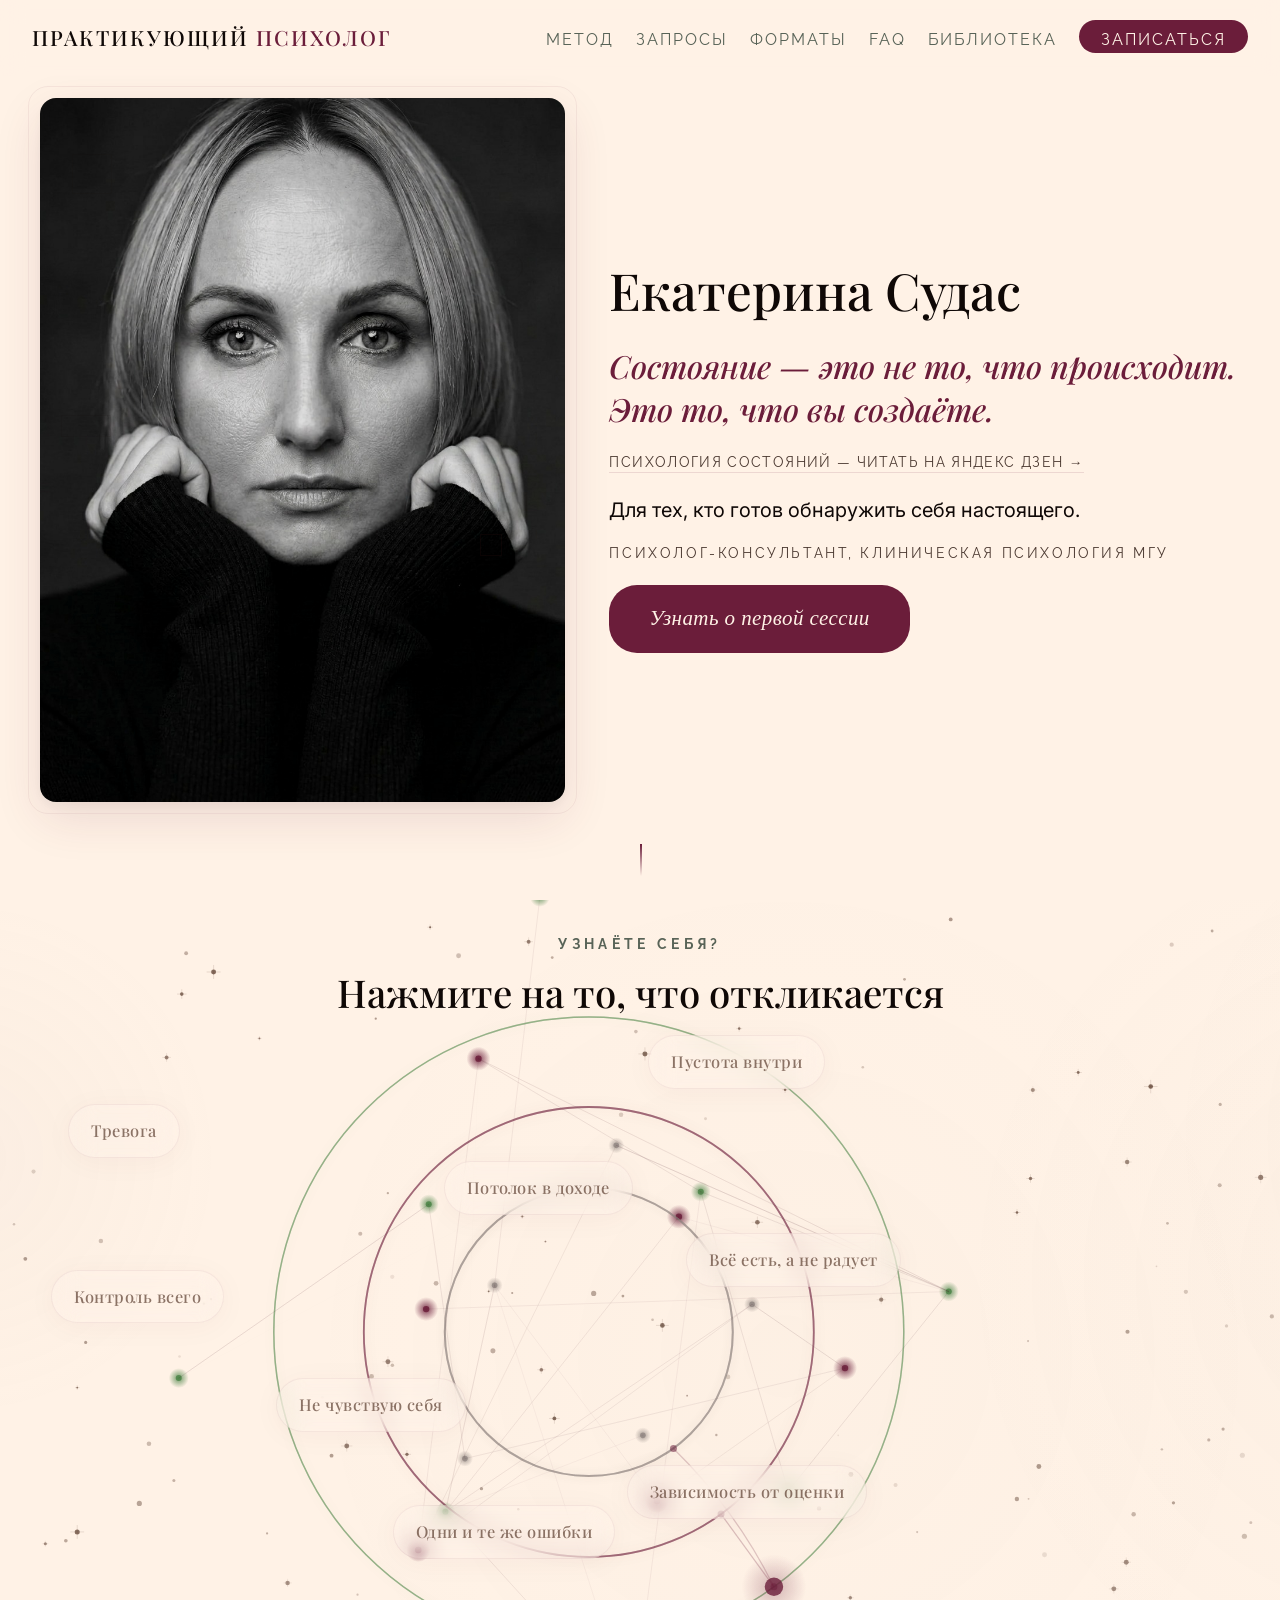
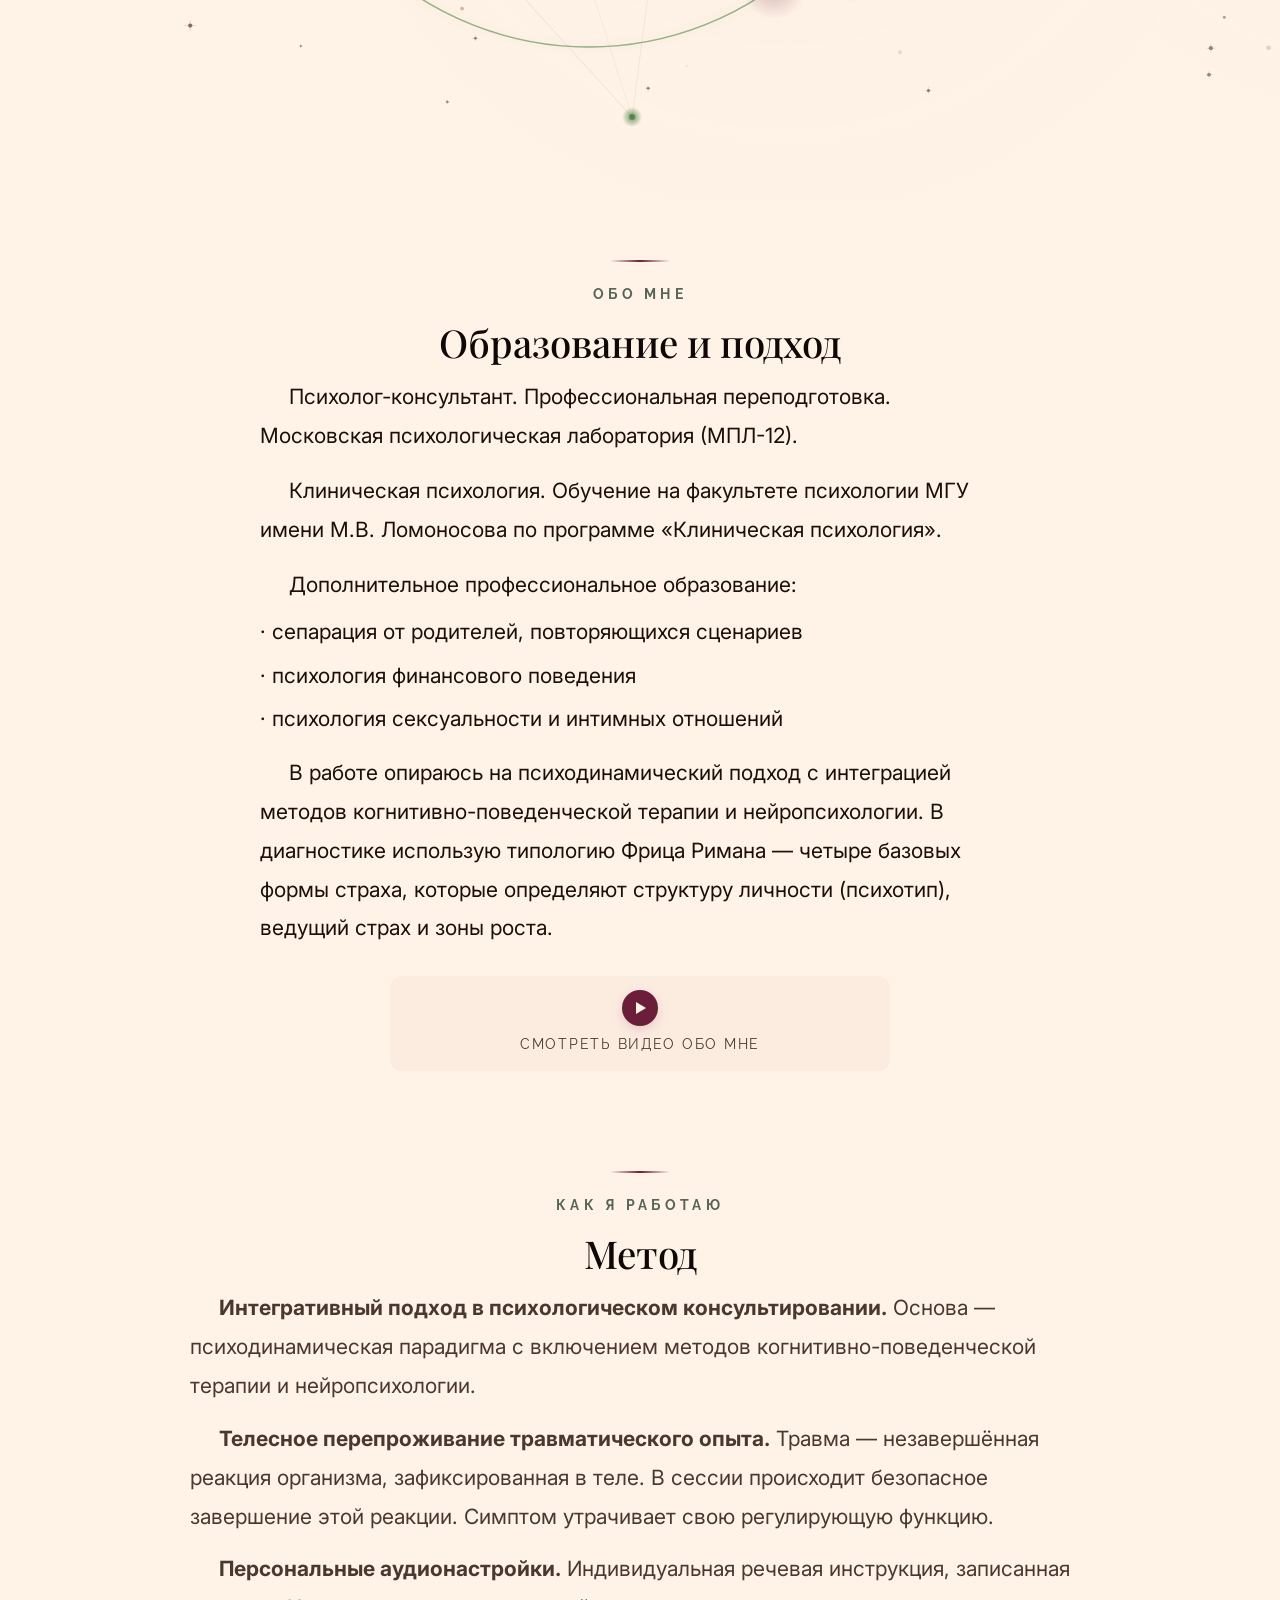
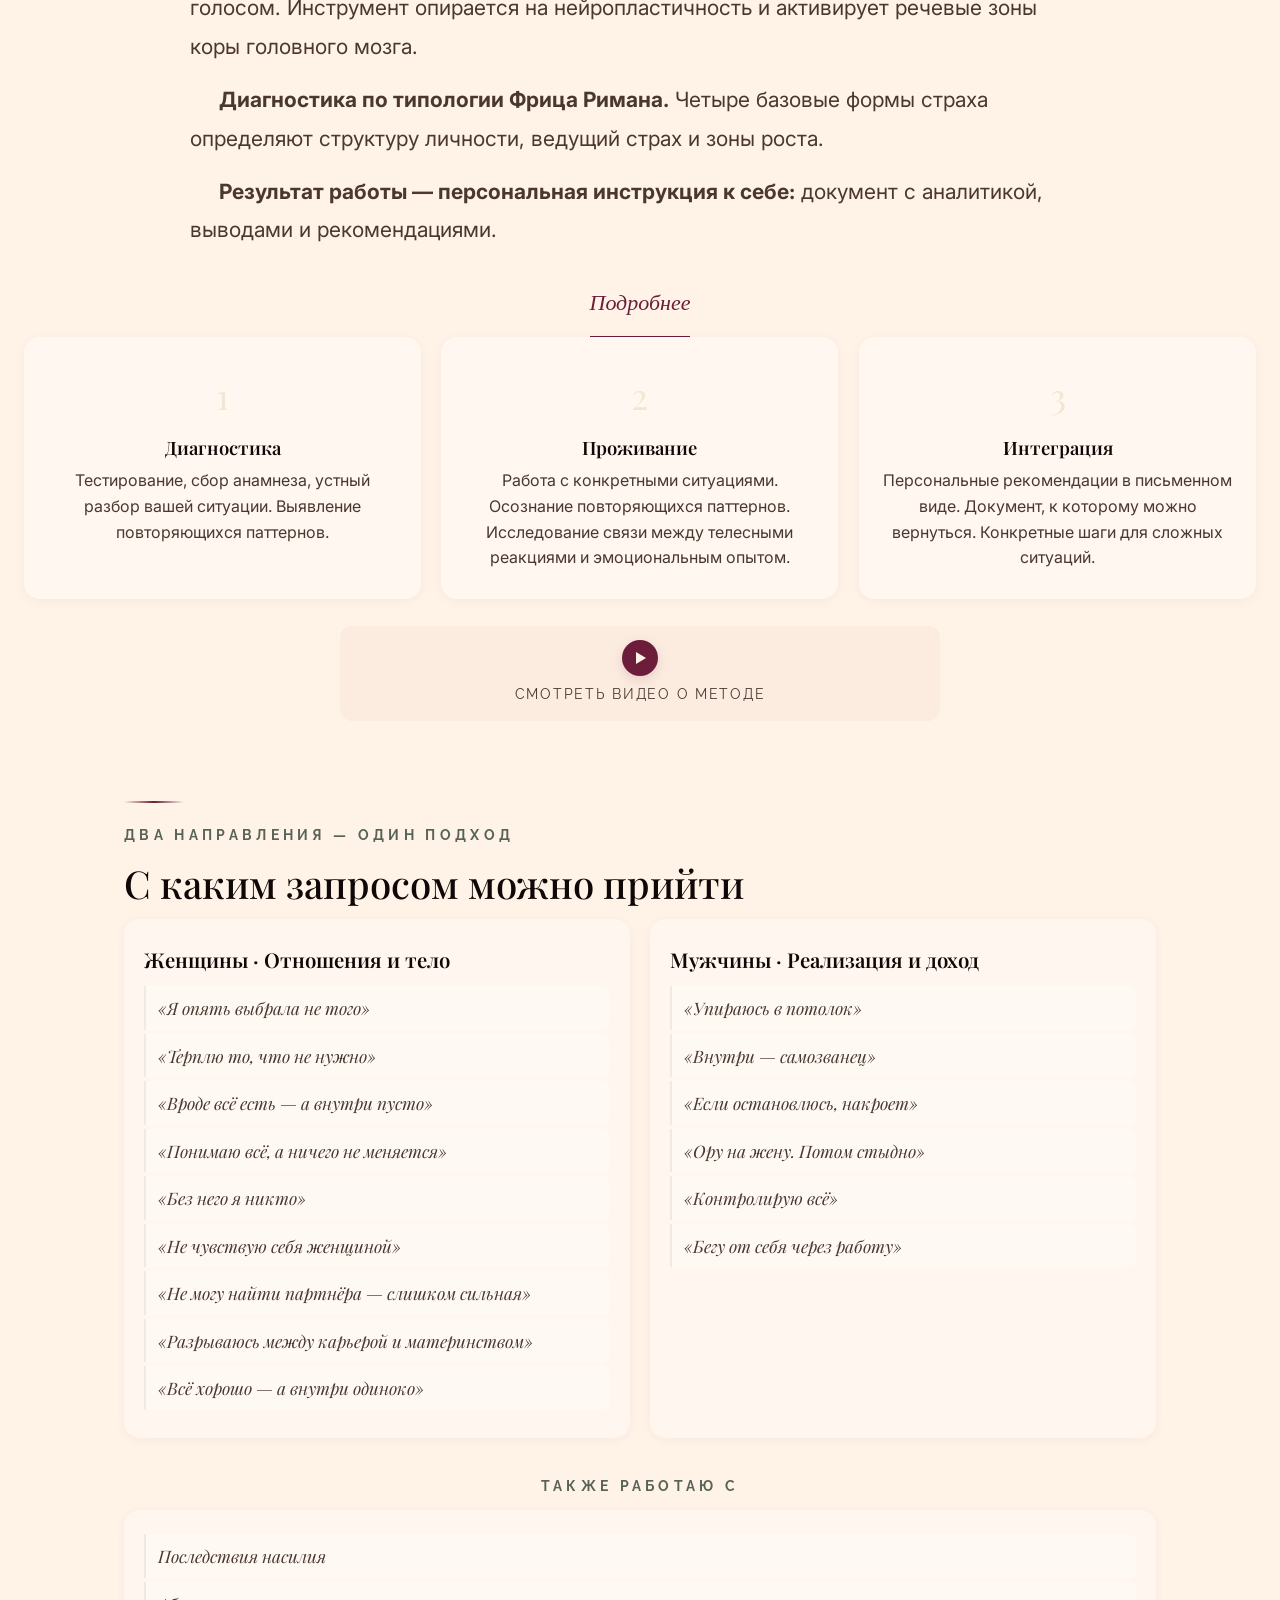
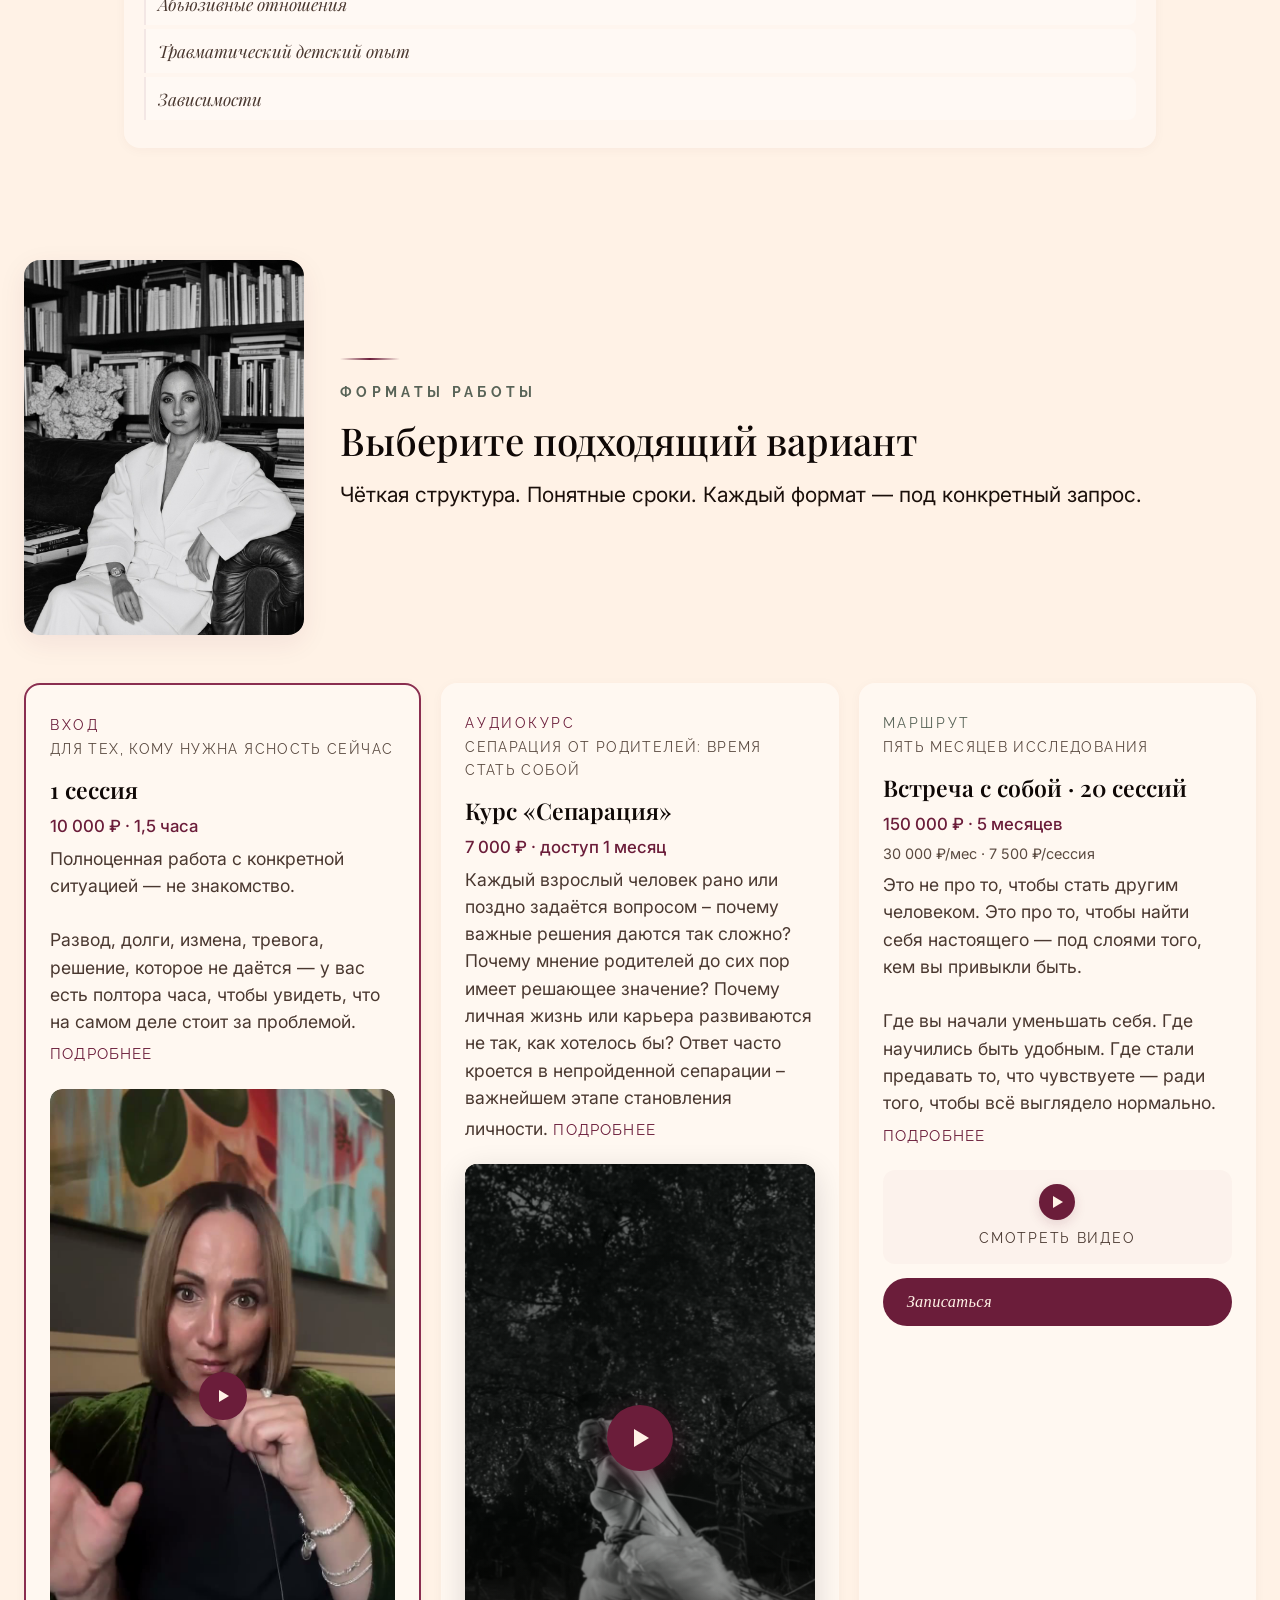
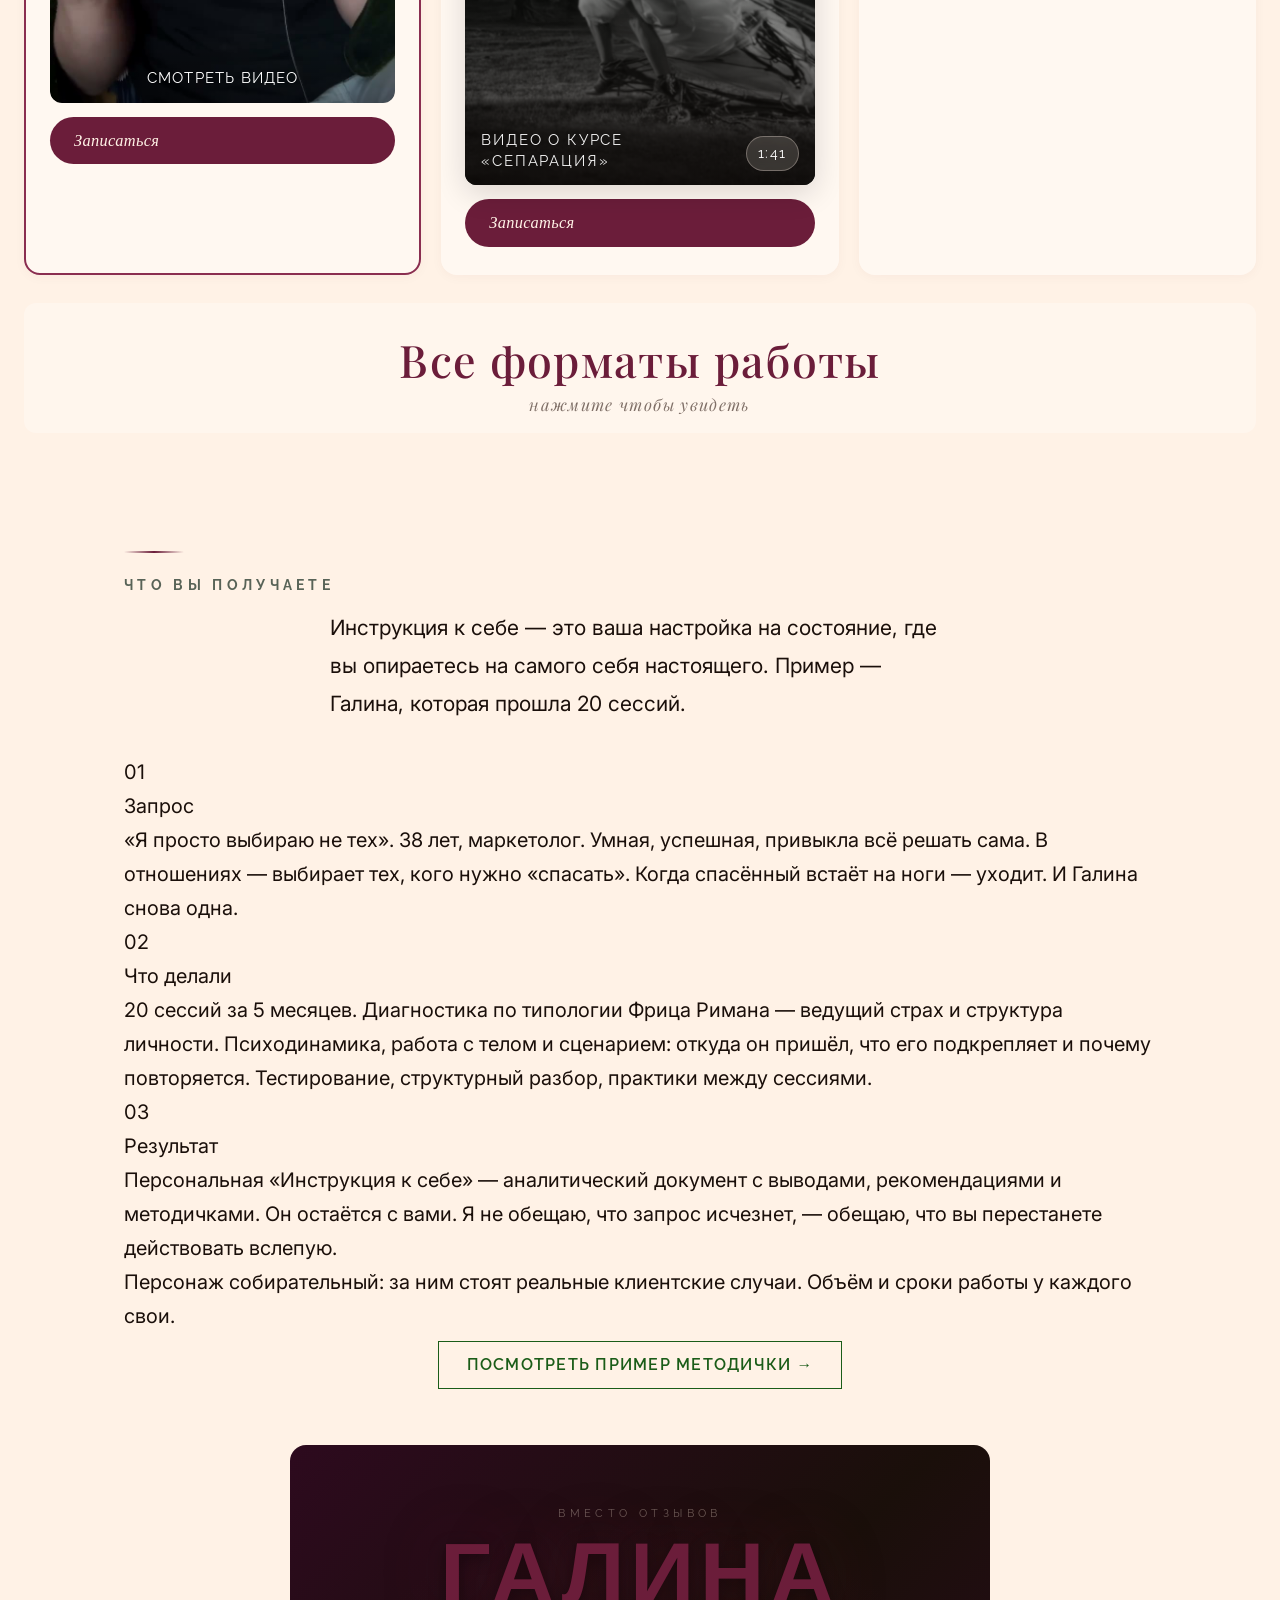
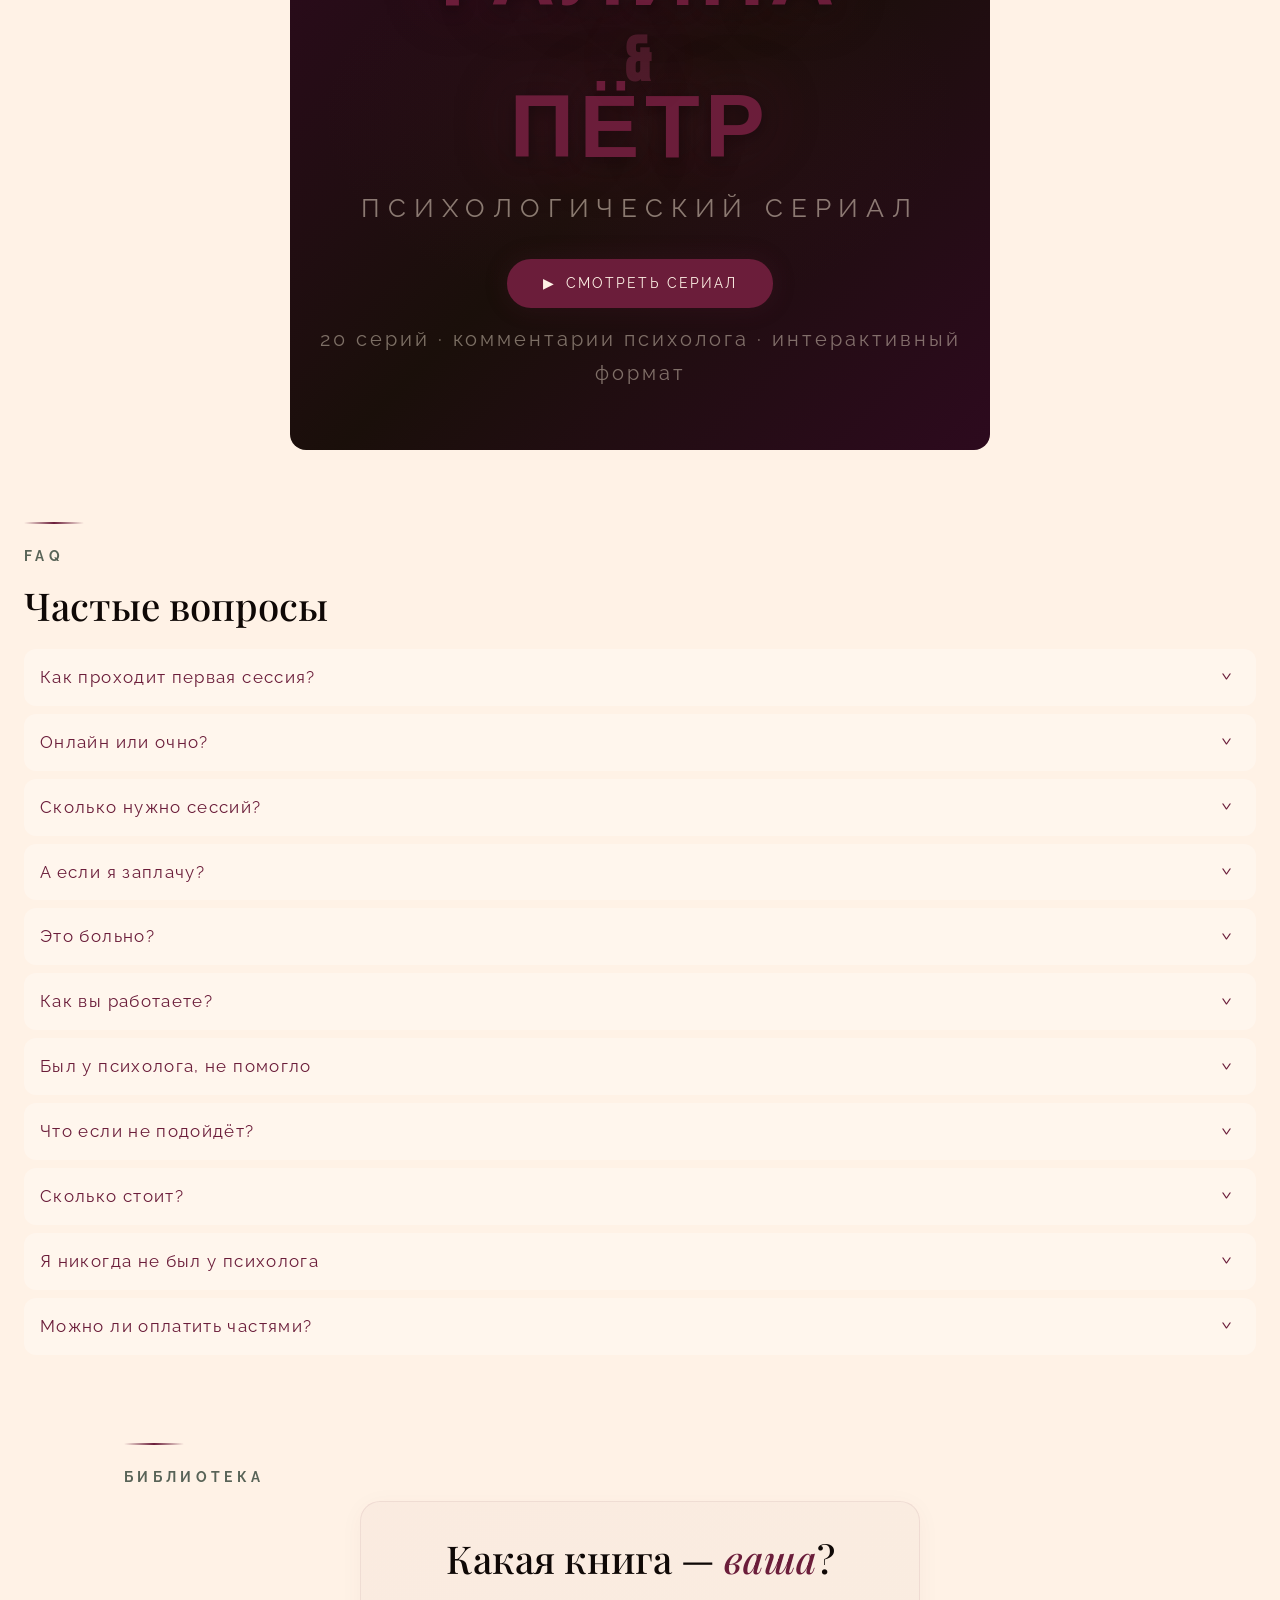
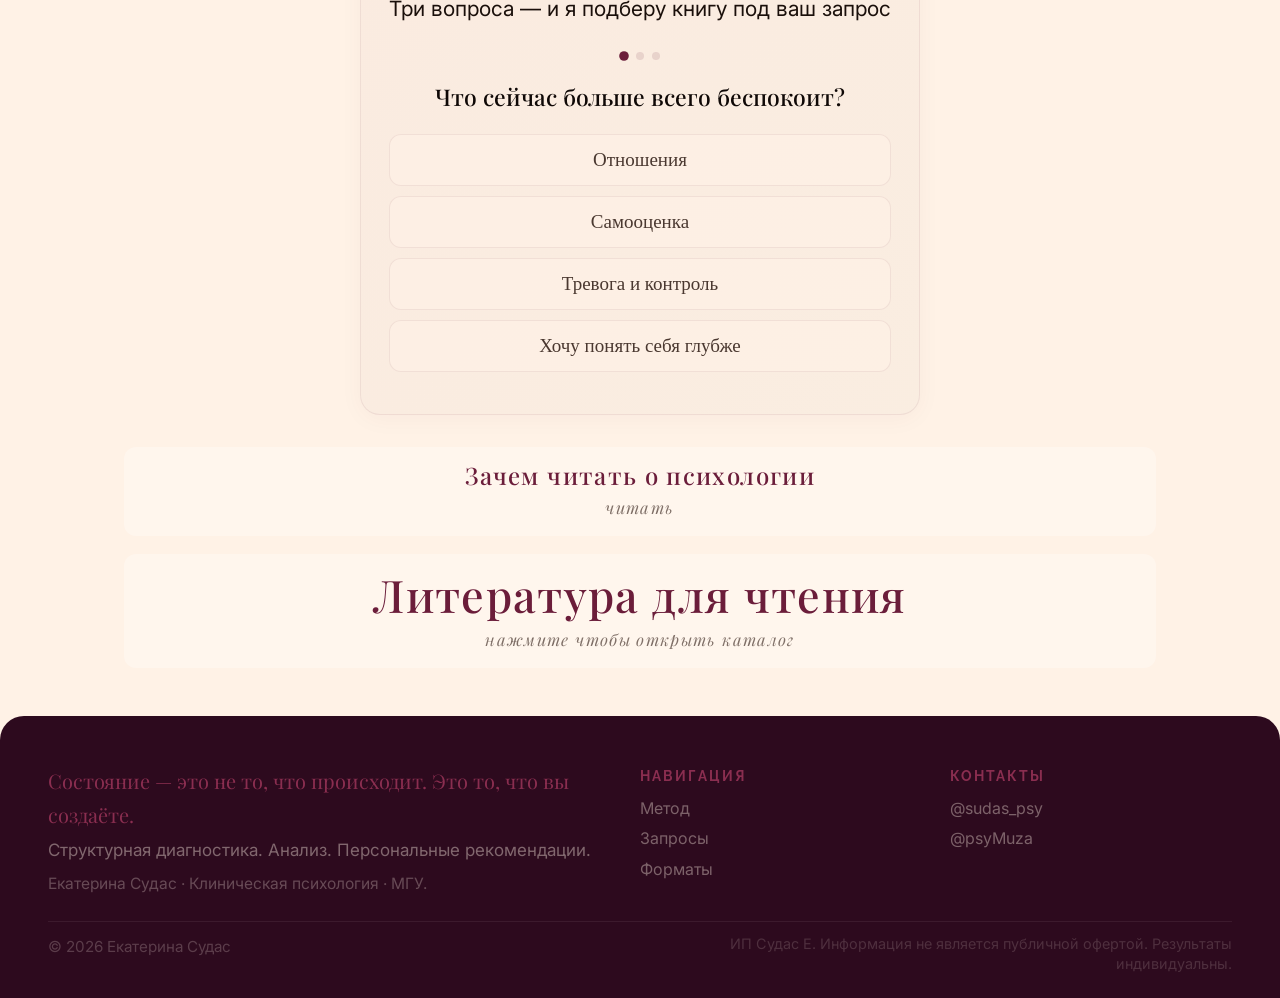
==== commit ae2b69dc: "Кейс в формате: запрос → что делали → результат" ====
--- a/index.html
+++ b/index.html
@@ -247,6 +247,26 @@
 <div class="sd"></div>
 <h2 class="sl">Что вы получаете</h2>
 <div class="ss" style="max-width:620px;margin:0 auto 32px">Инструкция к себе — это ваша настройка на состояние, где вы опираетесь на самого себя настоящего. Пример — Галина, которая прошла 20 сессий.</div>
+
+<!-- КЕЙС: ЗАПРОС → ЧТО ДЕЛАЛИ → РЕЗУЛЬТАТ -->
+<div class="case3 reveal">
+  <div class="case3-card">
+    <div class="case3-num">01</div>
+    <div class="case3-lbl">Запрос</div>
+    <div class="case3-txt">«Я просто выбираю не тех». 38 лет, маркетолог. Умная, успешная, привыкла всё решать сама. В отношениях — выбирает тех, кого нужно «спасать». Когда спасённый встаёт на ноги — уходит. И Галина снова одна.</div>
+  </div>
+  <div class="case3-card">
+    <div class="case3-num">02</div>
+    <div class="case3-lbl">Что делали</div>
+    <div class="case3-txt">20 сессий за 5 месяцев. Диагностика по типологии Фрица Римана — ведущий страх и структура личности. Психодинамика, работа с телом и сценарием: откуда он пришёл, что его подкрепляет и почему повторяется. Тестирование, структурный разбор, практики между сессиями.</div>
+  </div>
+  <div class="case3-card">
+    <div class="case3-num">03</div>
+    <div class="case3-lbl">Результат</div>
+    <div class="case3-txt">Персональная «Инструкция к себе» — аналитический документ с выводами, рекомендациями и методичками. Он остаётся с вами. Я не обещаю, что запрос исчезнет, — обещаю, что вы перестанете действовать вслепую.</div>
+  </div>
+</div>
+<div class="case3-note reveal">Персонаж собирательный: за ним стоят реальные клиентские случаи. Объём и сроки работы у каждого свои.</div>
 
 <!-- Кнопка -->
 <div class="reveal" style="text-align:center;margin-top:8px">
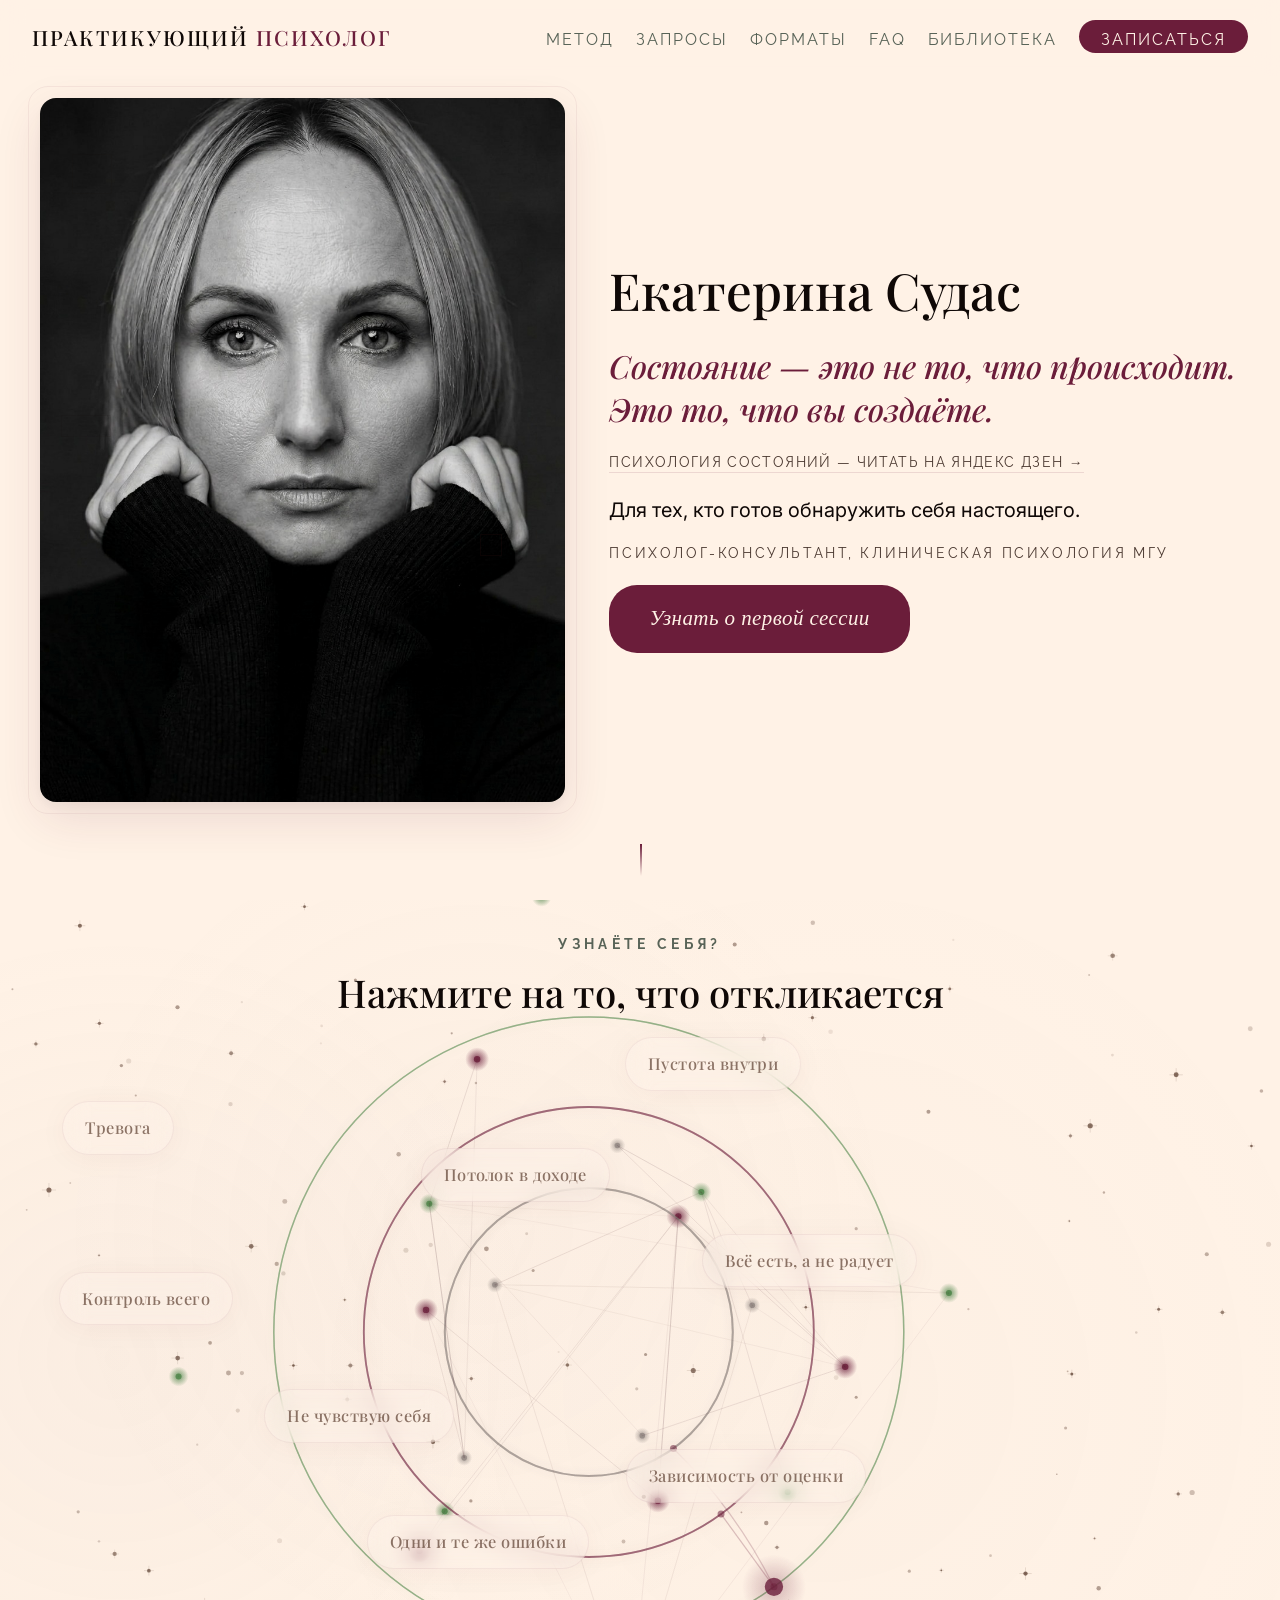
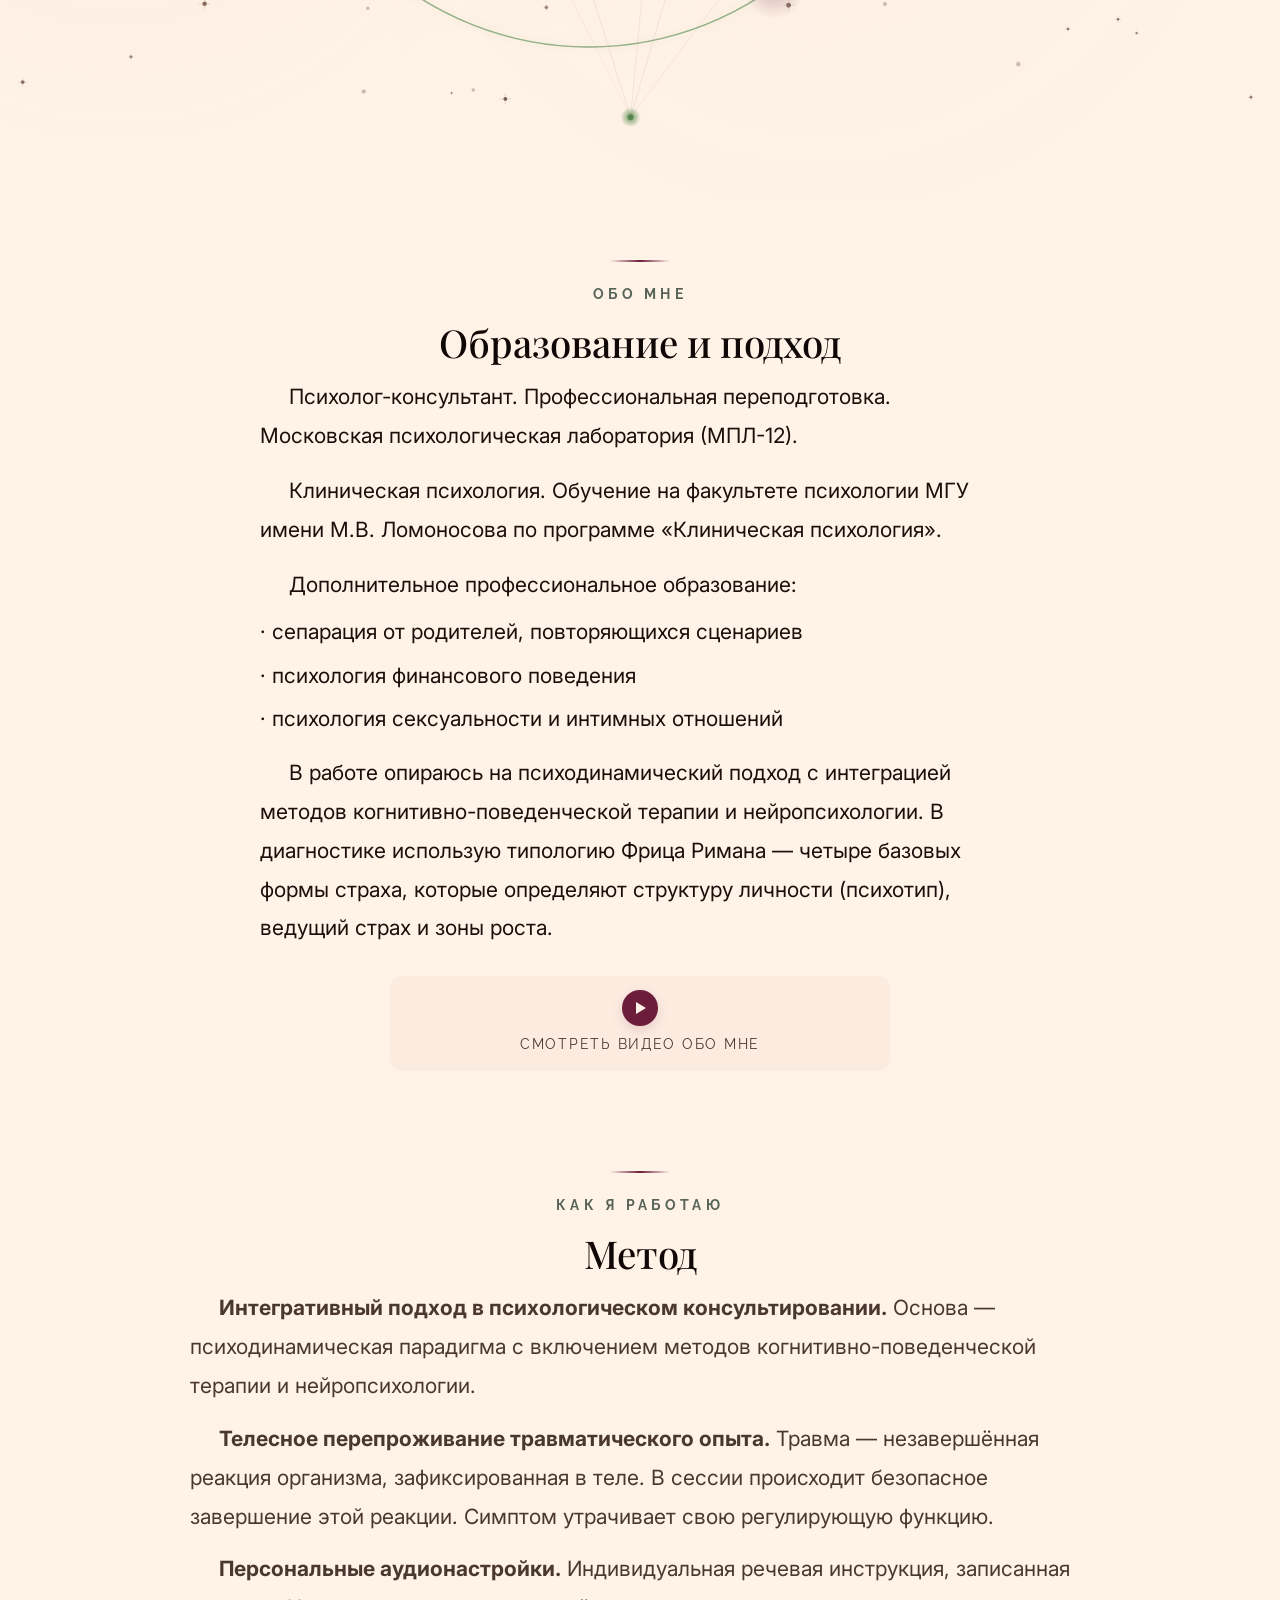
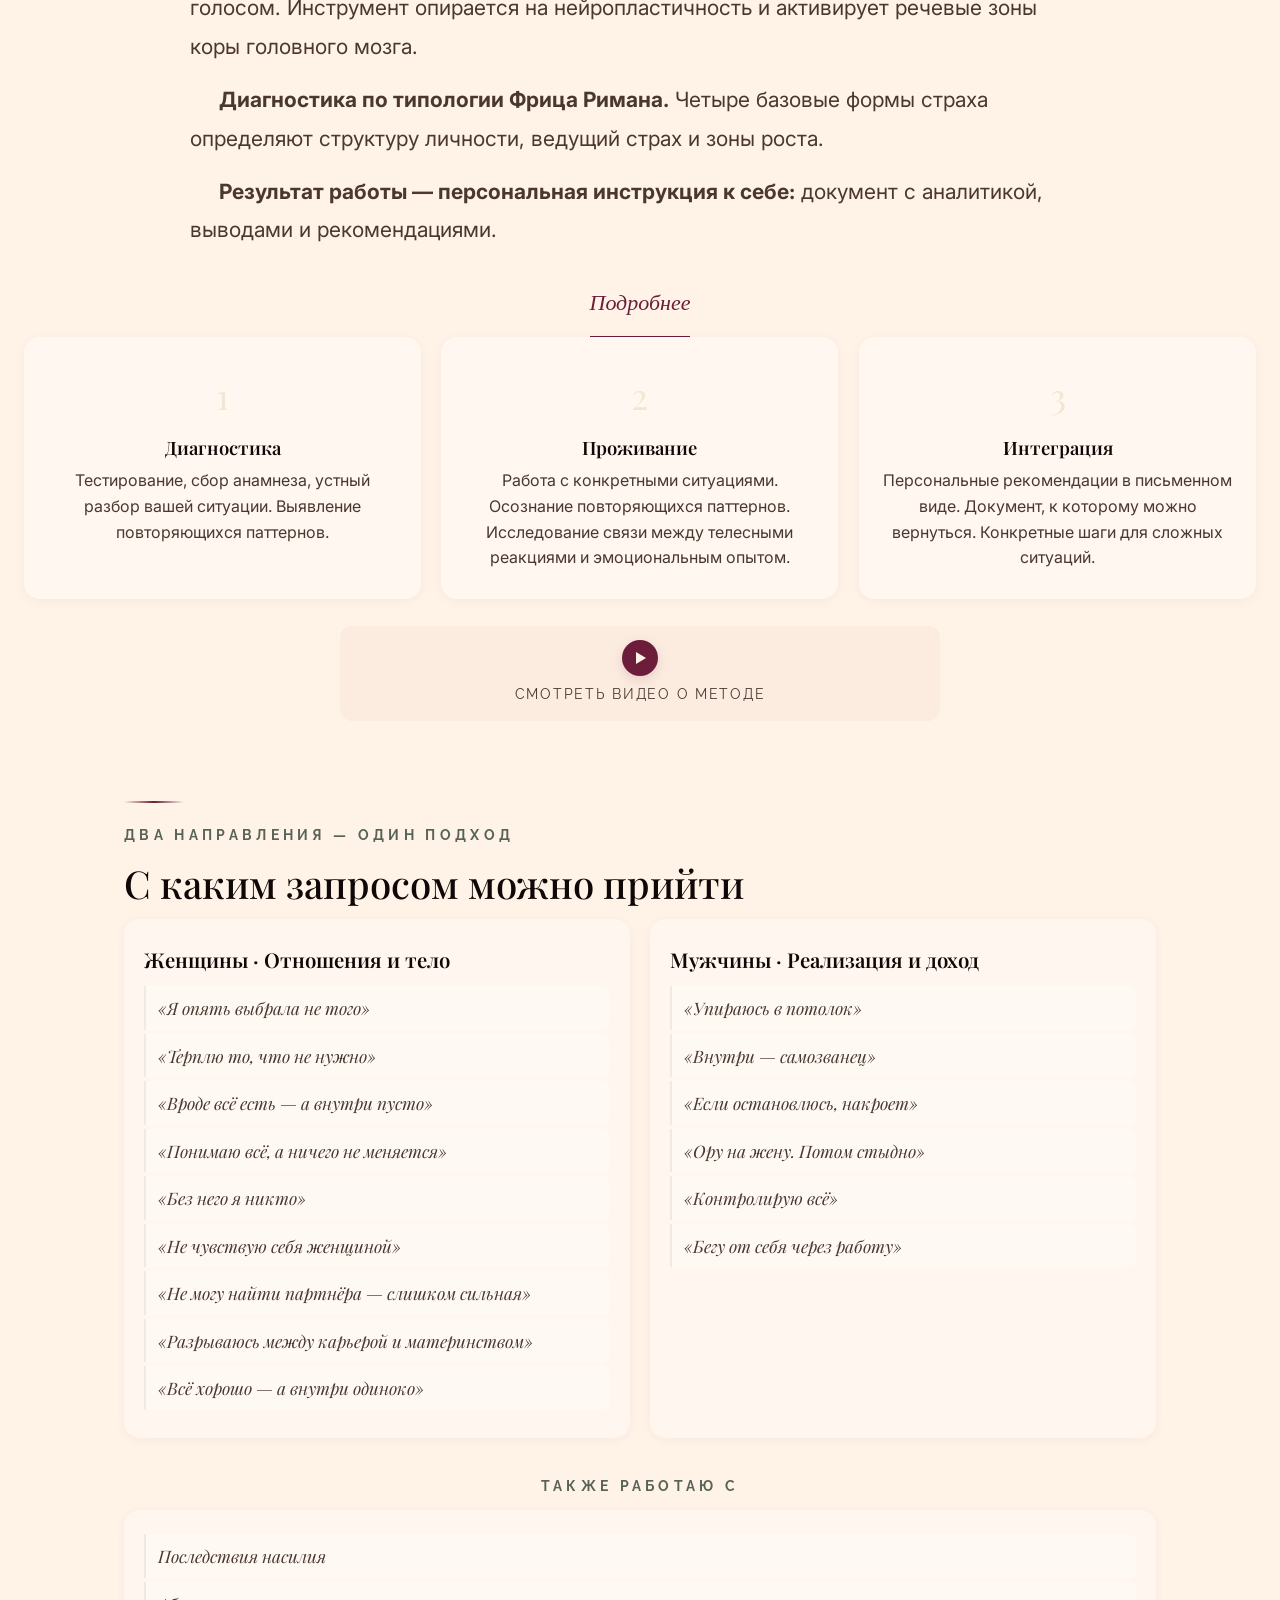
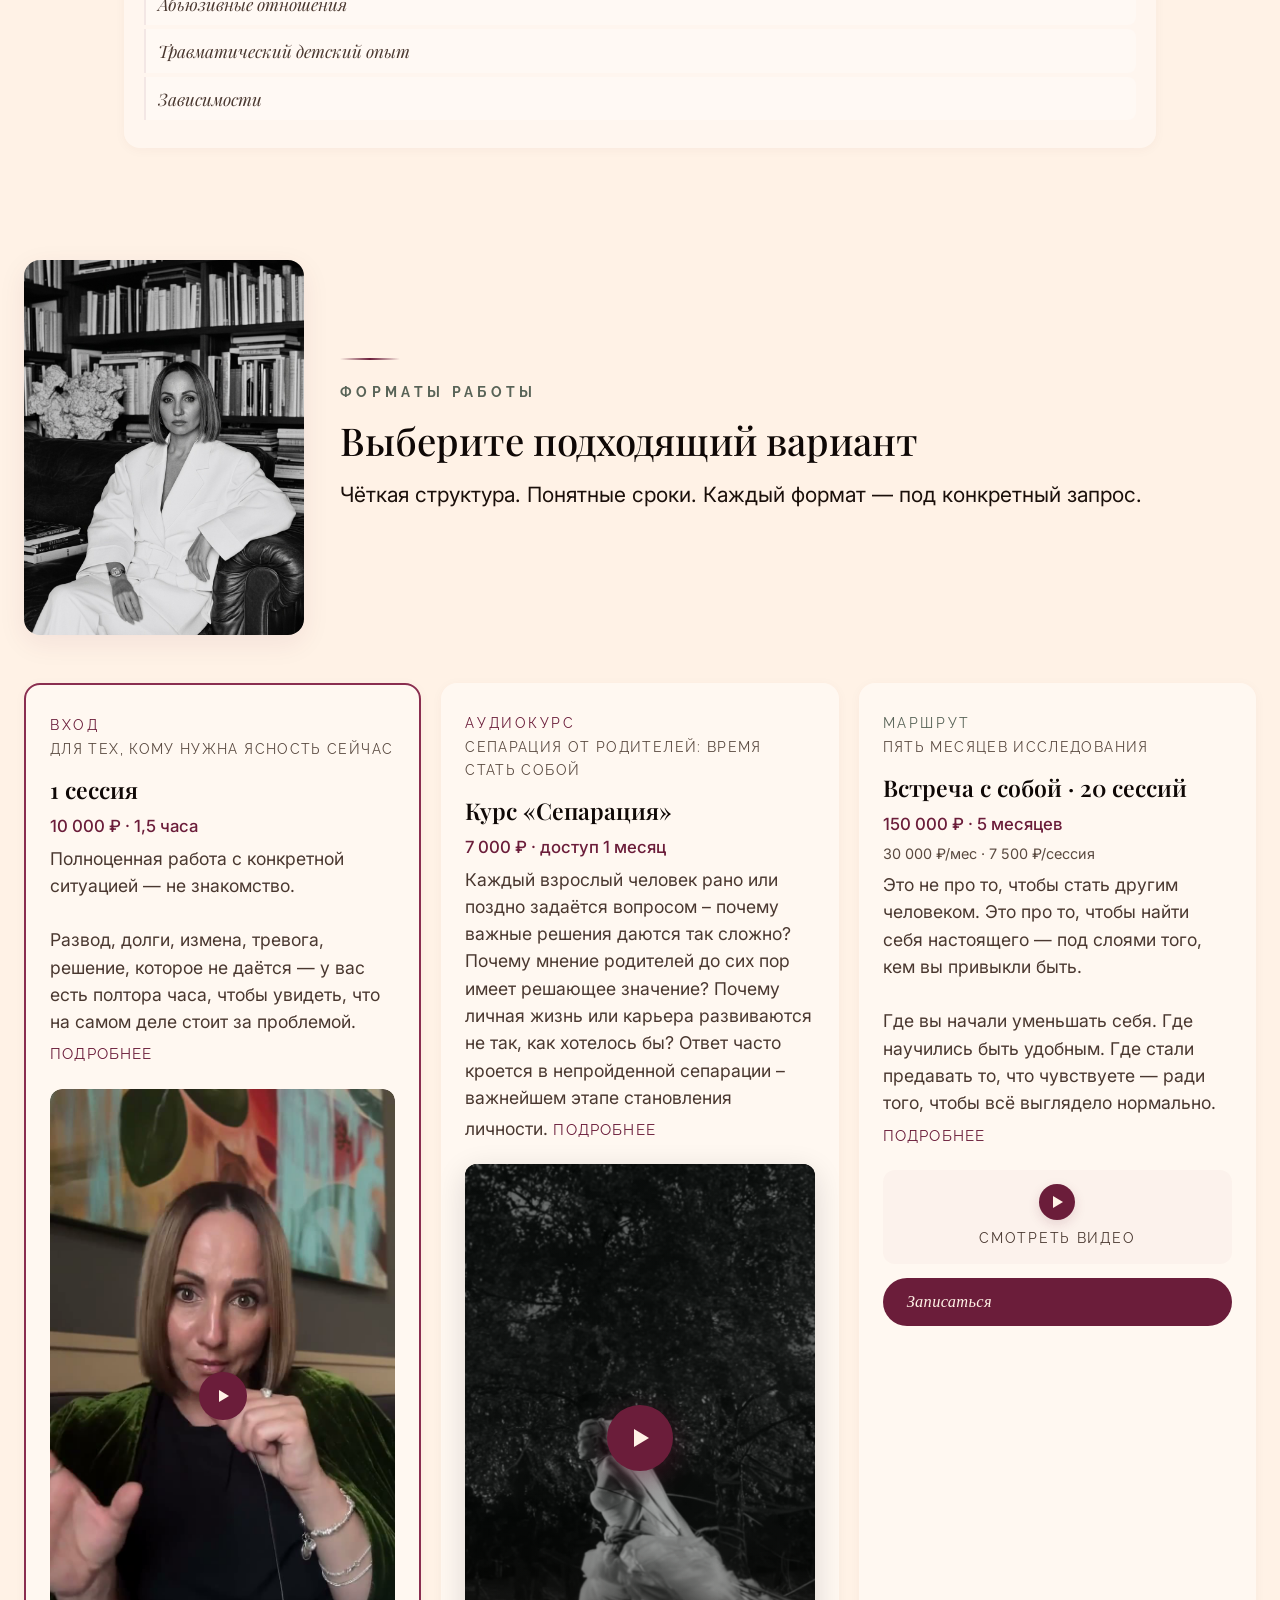
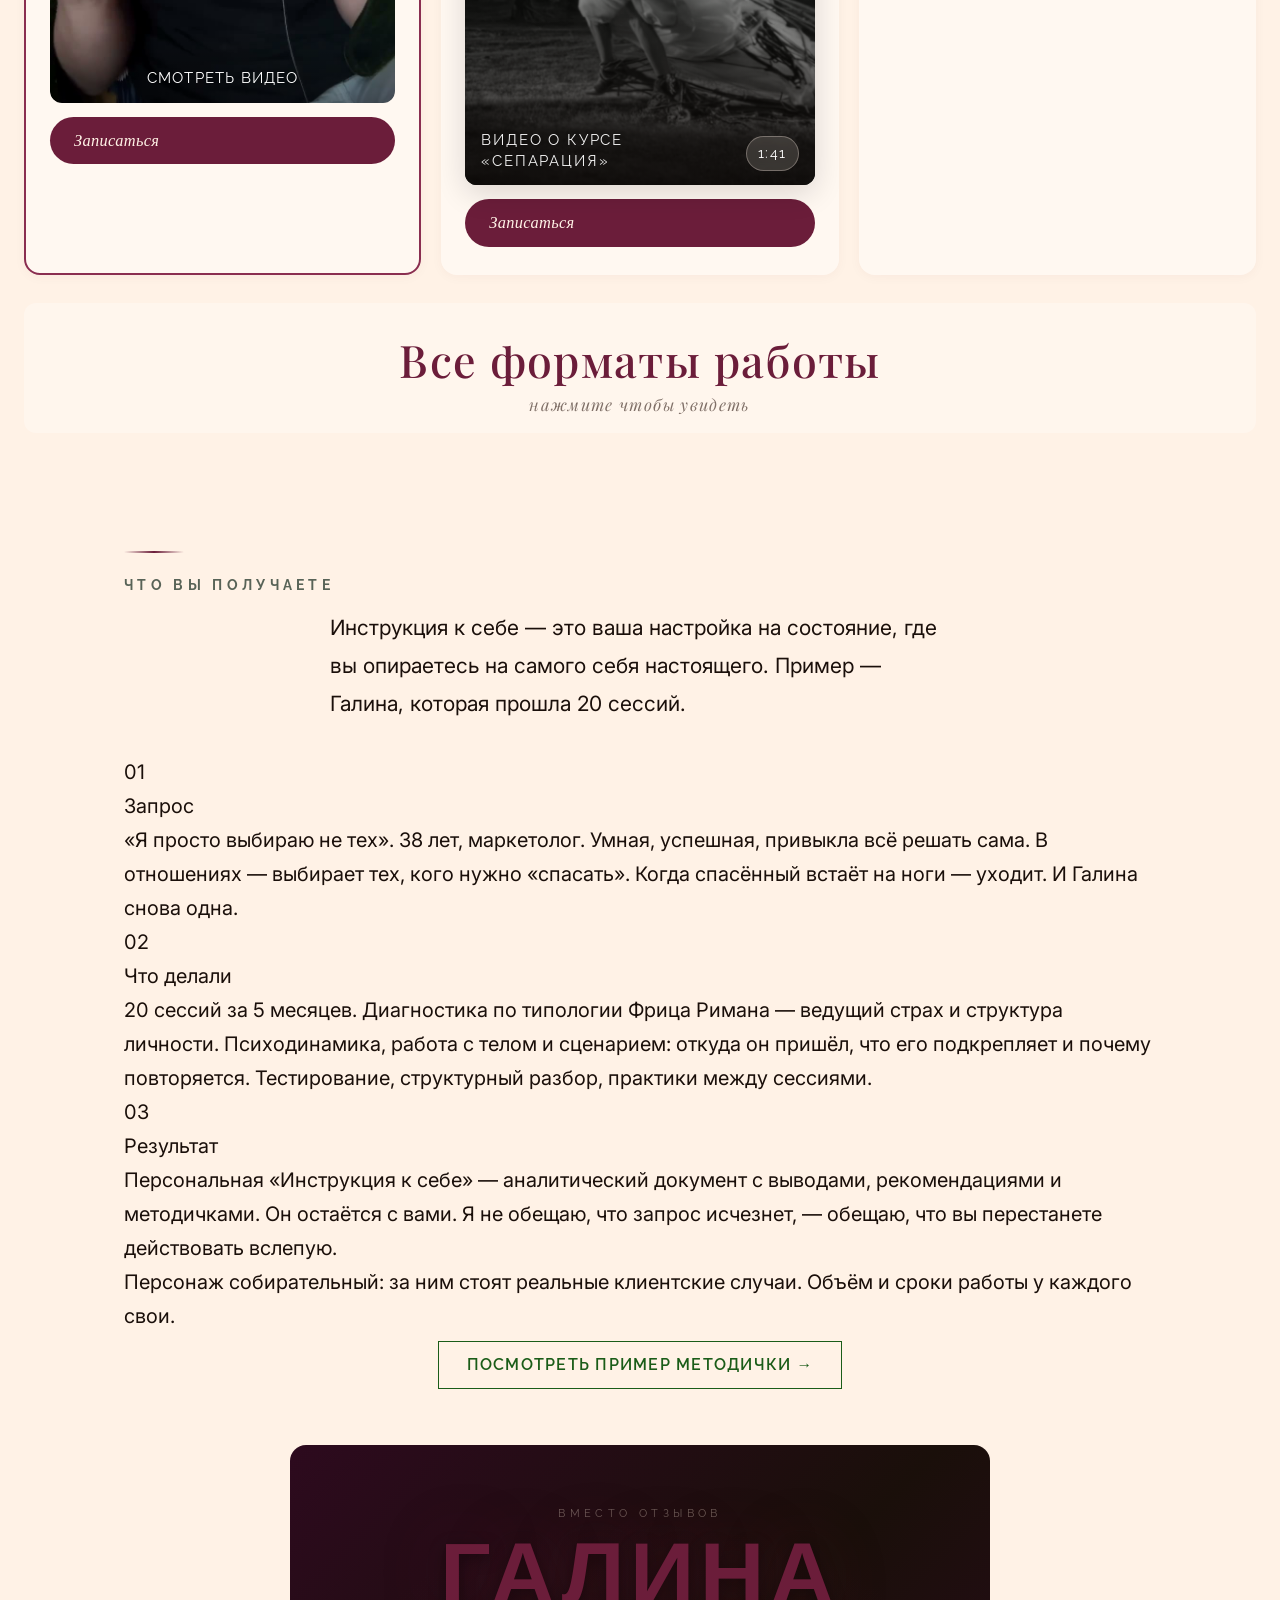
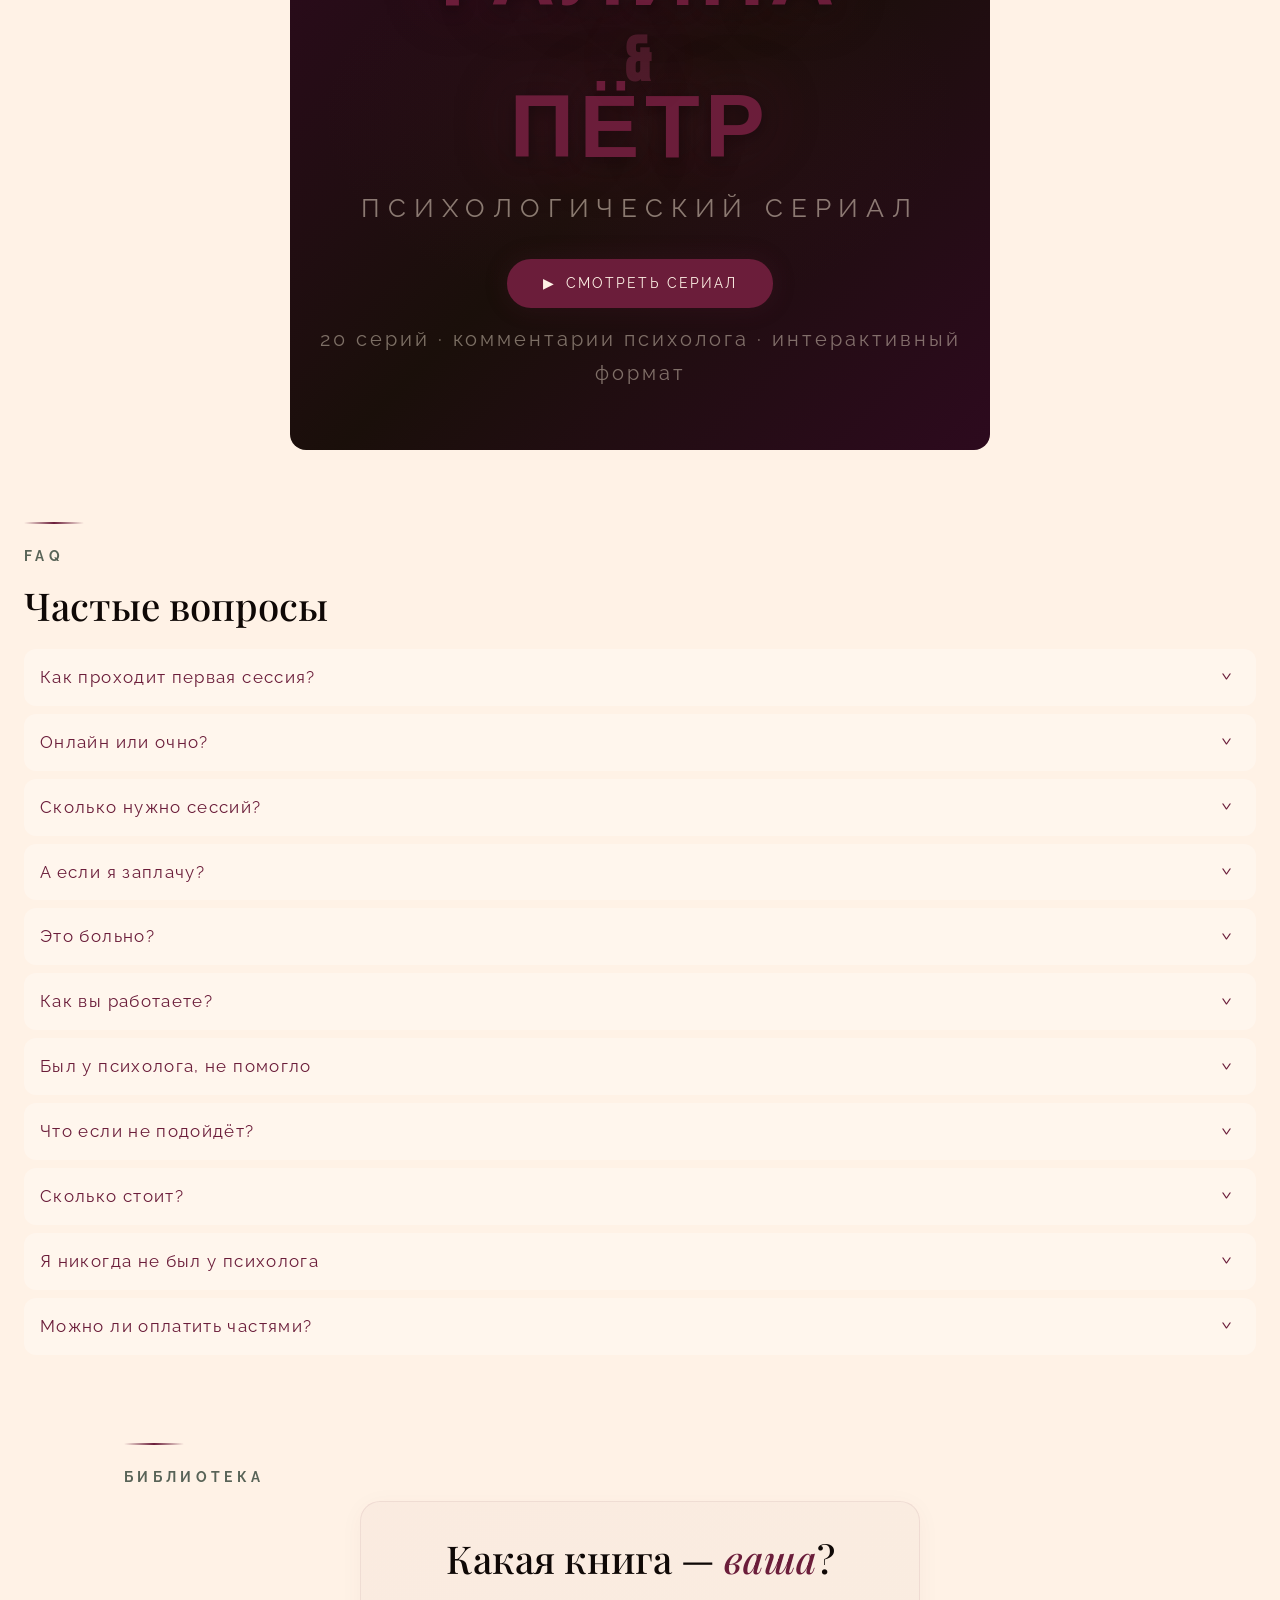
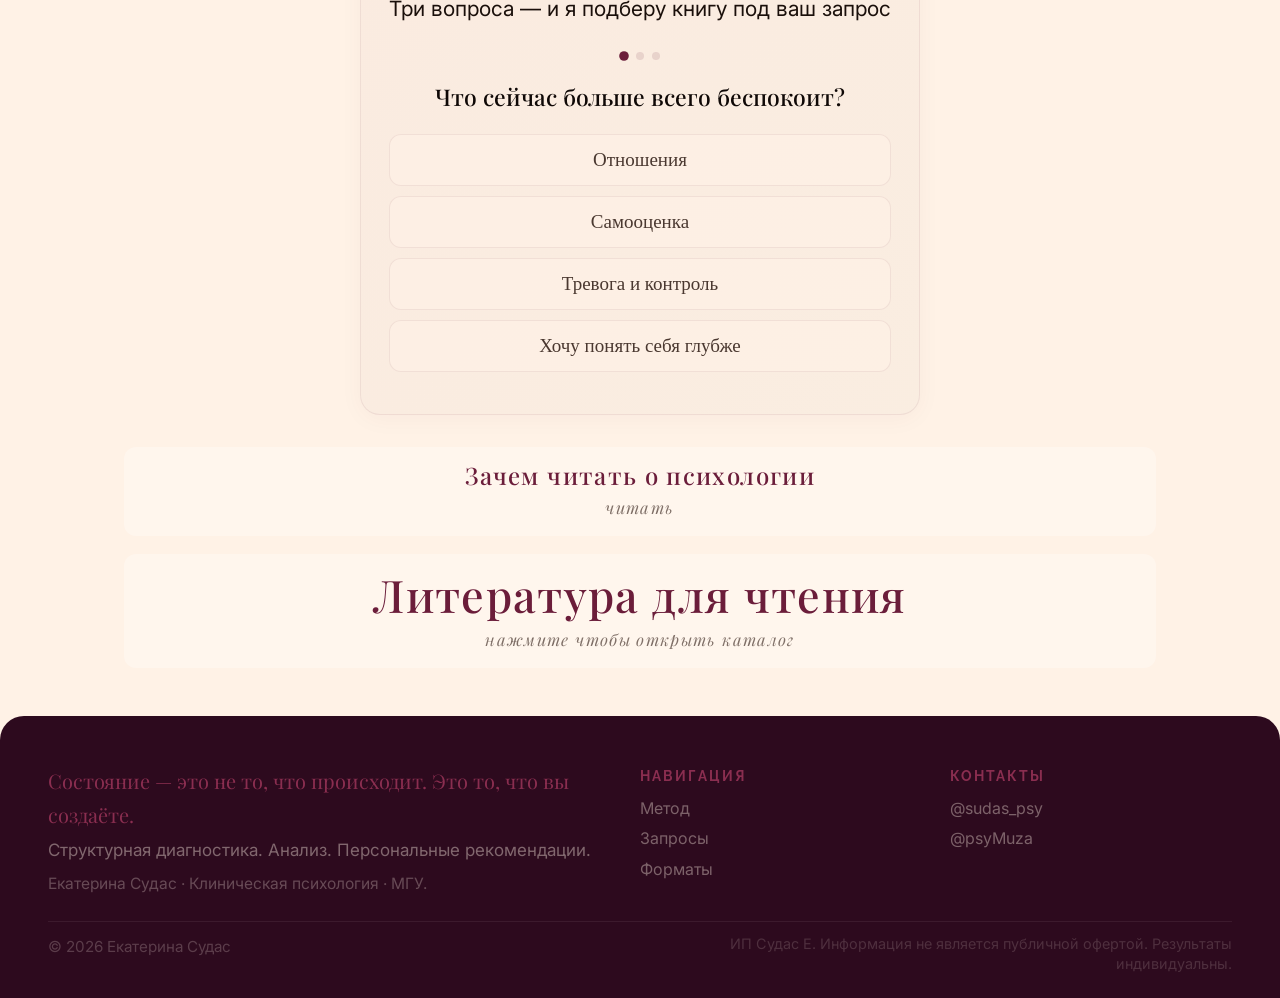
==== commit d30ca2b8: "Поднять версию стилей" ====
--- a/index.html
+++ b/index.html
@@ -25,7 +25,7 @@
 <link rel="preconnect" href="https://fonts.googleapis.com">
 <link rel="preconnect" href="https://fonts.gstatic.com" crossorigin>
 <link href="https://fonts.googleapis.com/css2?family=Bebas+Neue&family=Playfair+Display:ital,wght@0,300;0,400;0,500;0,600;0,700;1,300;1,400;1,500;1,600&family=Inter:wght@300;400;500;600;700&family=Raleway:wght@200;300;400;500;600&display=swap" rel="stylesheet">
-<link rel="stylesheet" href="css/style.css?v=28">
+<link rel="stylesheet" href="css/style.css?v=29">
 <script type="application/ld+json">
 {"@context":"https://schema.org","@type":"ProfessionalService","name":"Психолог Екатерина Судас","description":"Практикующий клинический психолог. Структурная диагностика, анализ, персональные рекомендации.","url":"https://ekaterinasudas.ru/","image":"https://ekaterinasudas.ru/images/pifpaf-972736e0-1d29-4f9a-a15f-eda8dec2e566.jpg","priceRange":"10000-500000 ₽","founder":{"@type":"Person","name":"Екатерина Судас","jobTitle":"Клинический психолог","alumniOf":{"@type":"CollegeOrUniversity","name":"МГУ имени М.В. Ломоносова"},"sameAs":["https://t.me/sudas_psy","https://t.me/psyMuza"]}}
 </script>
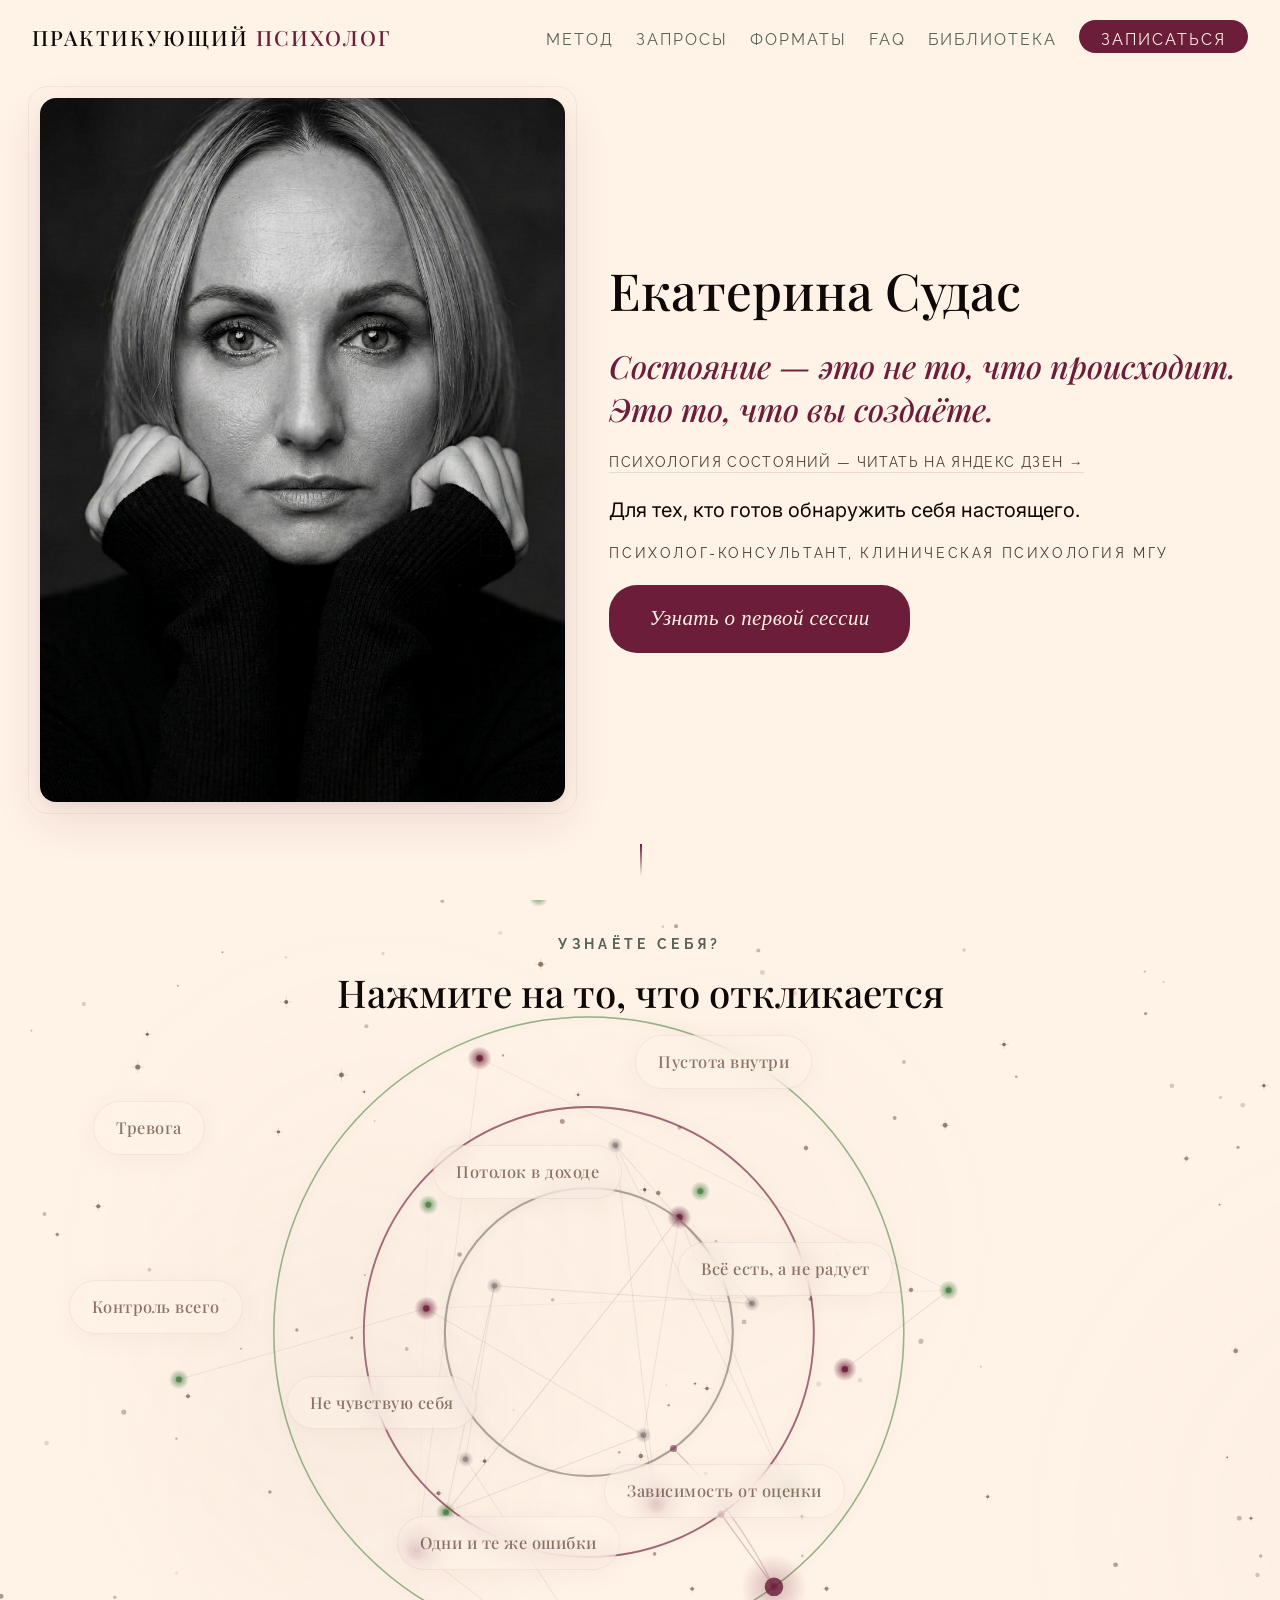
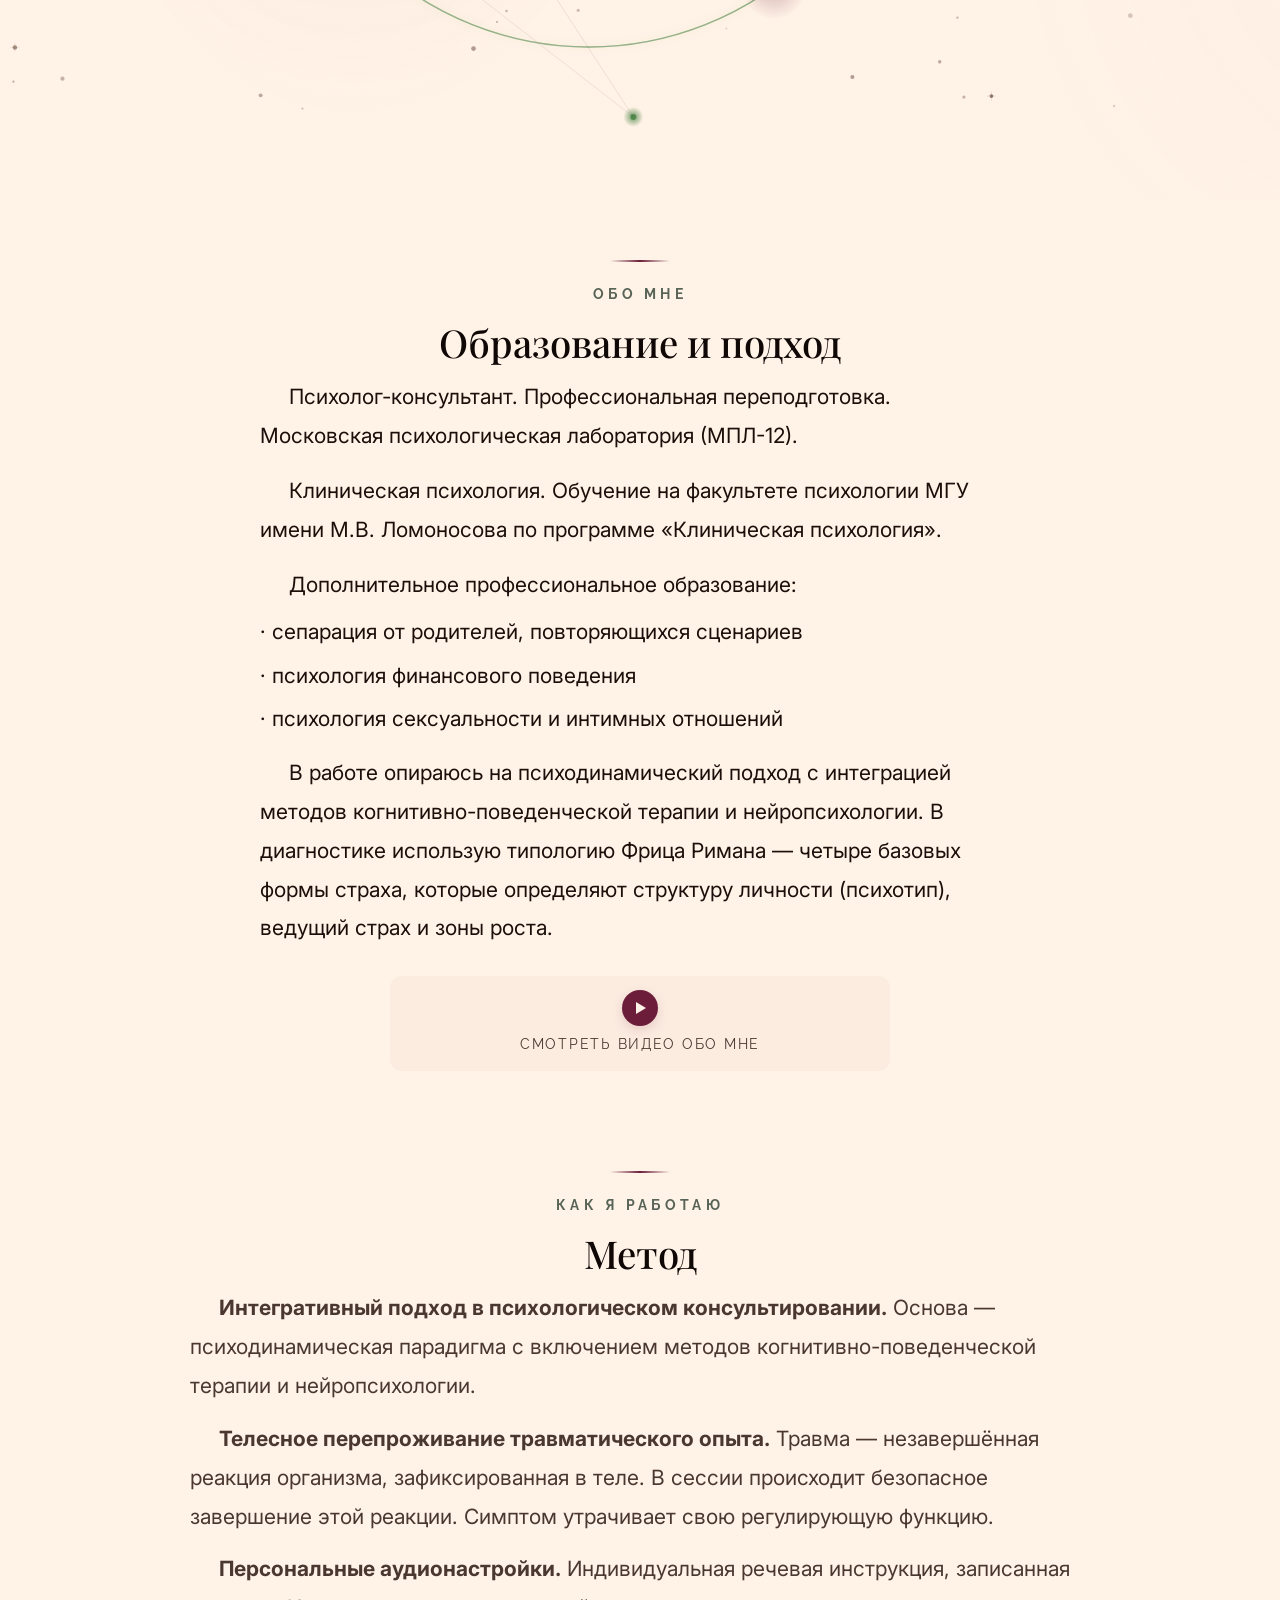
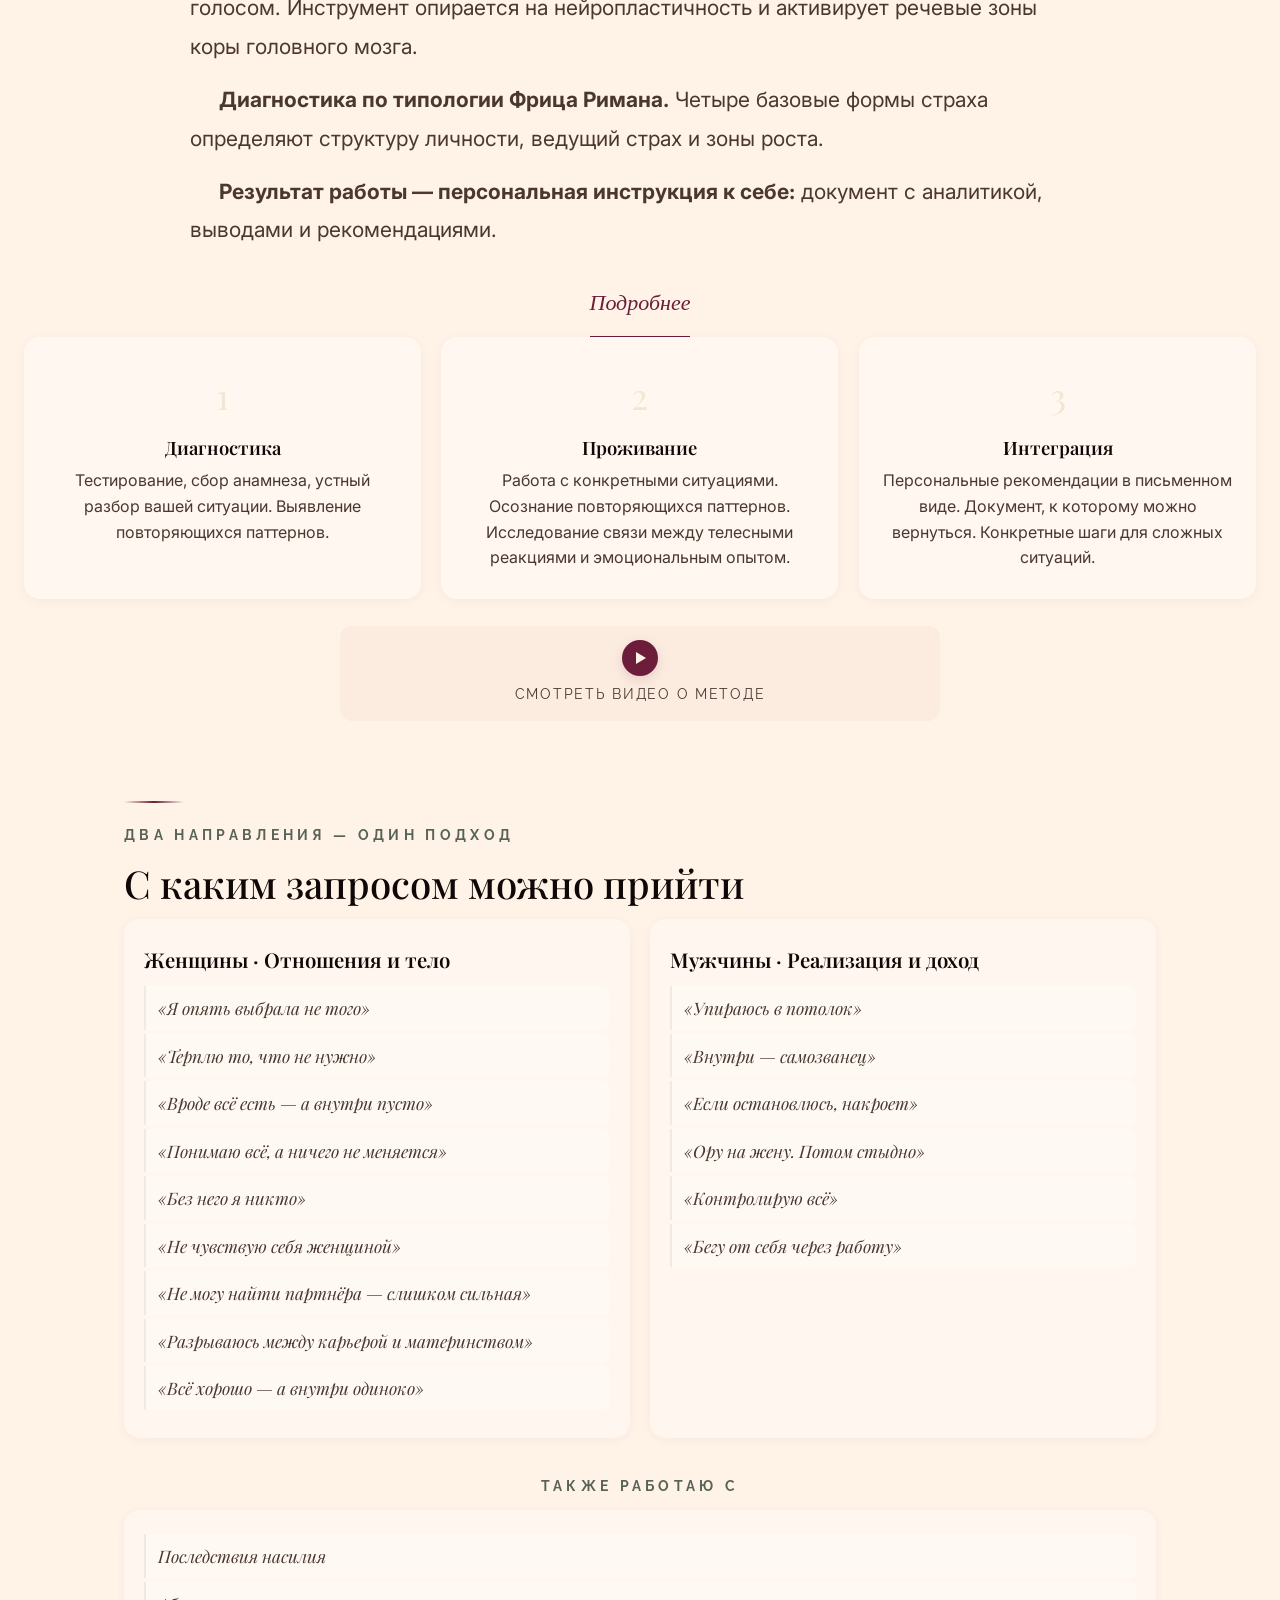
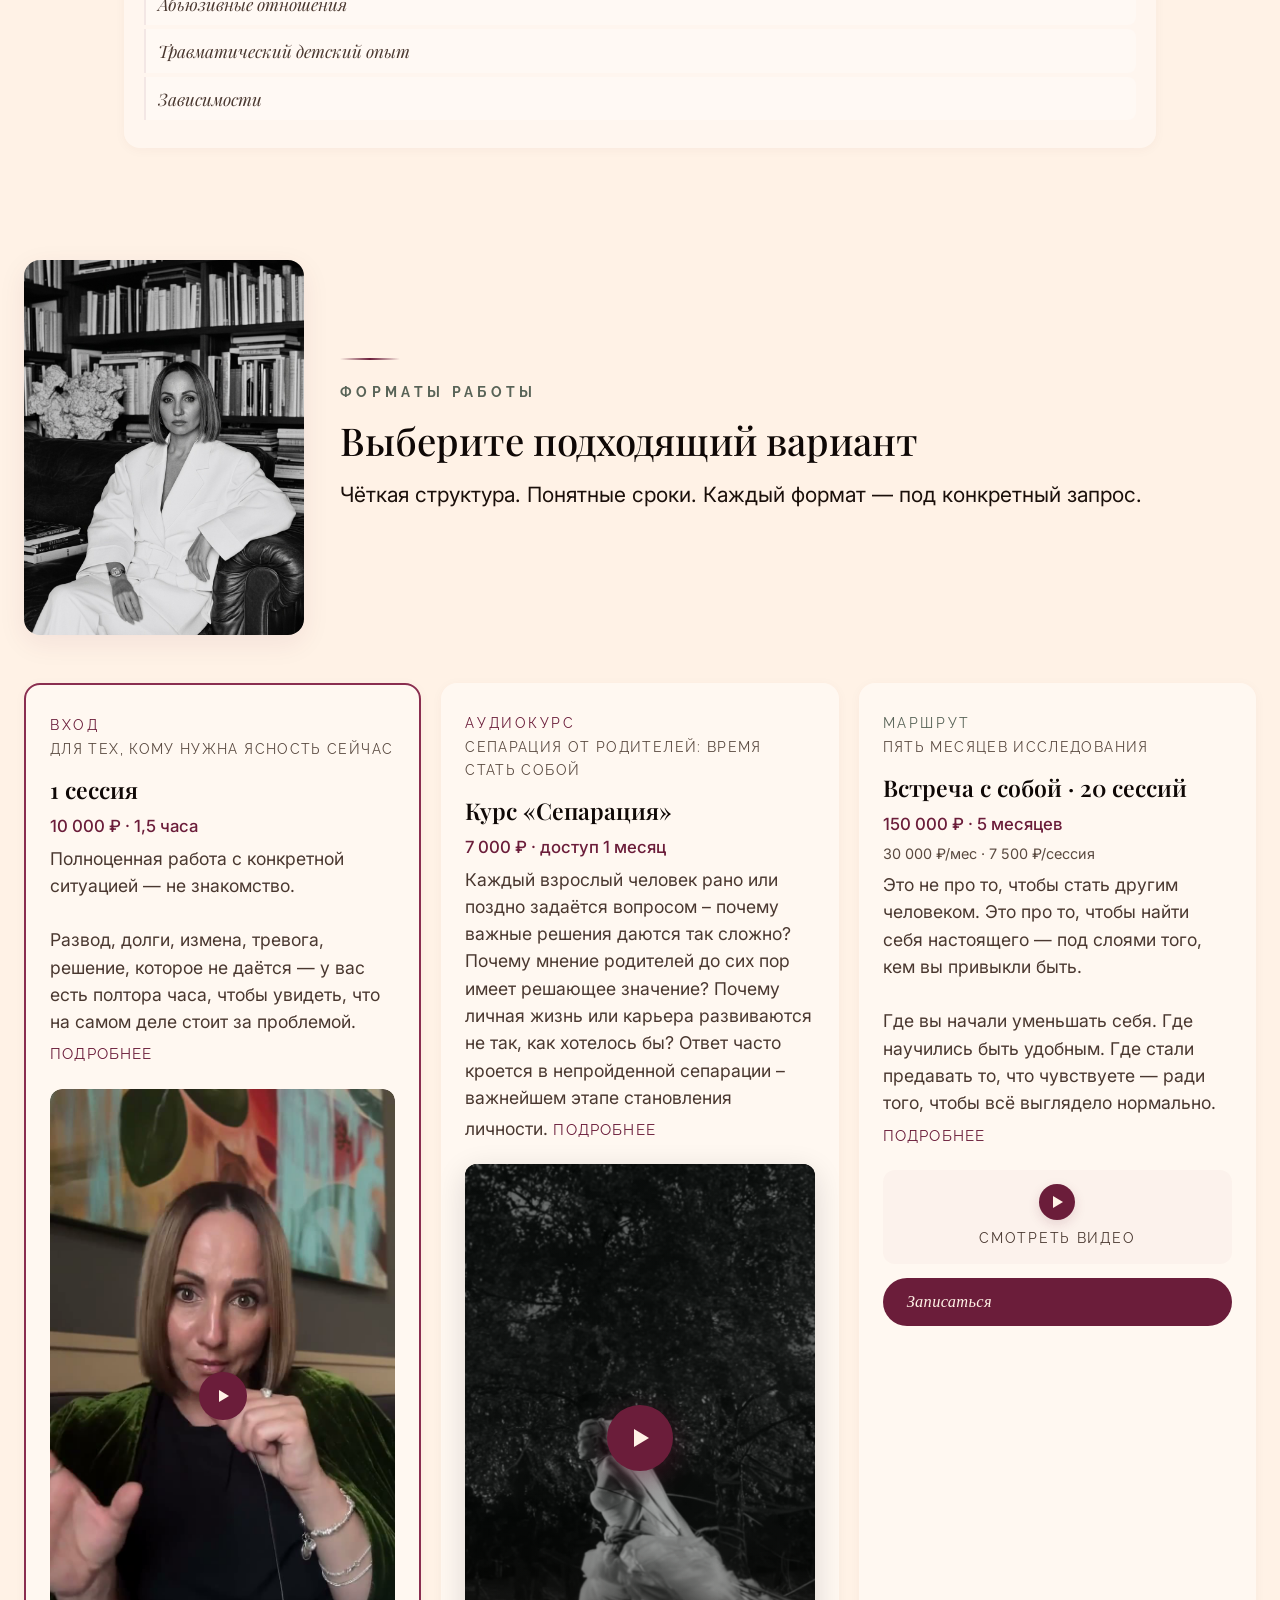
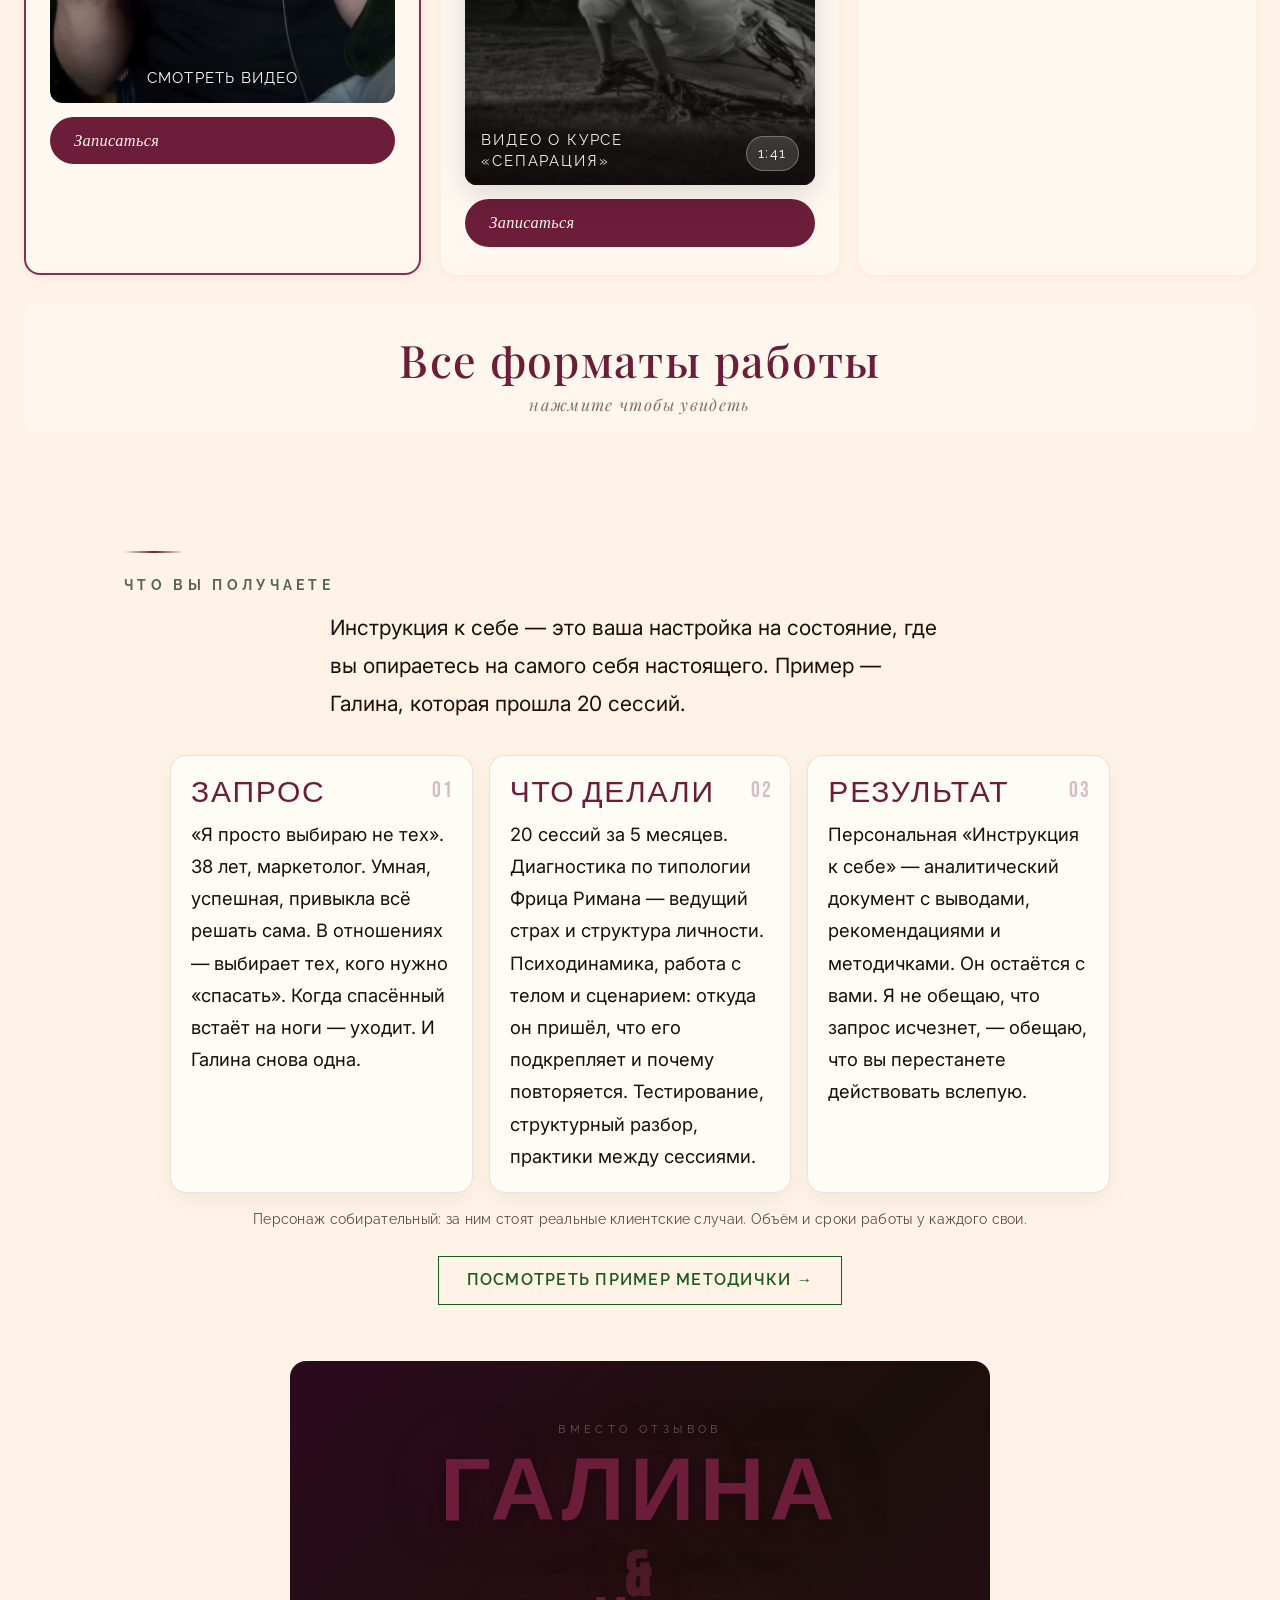
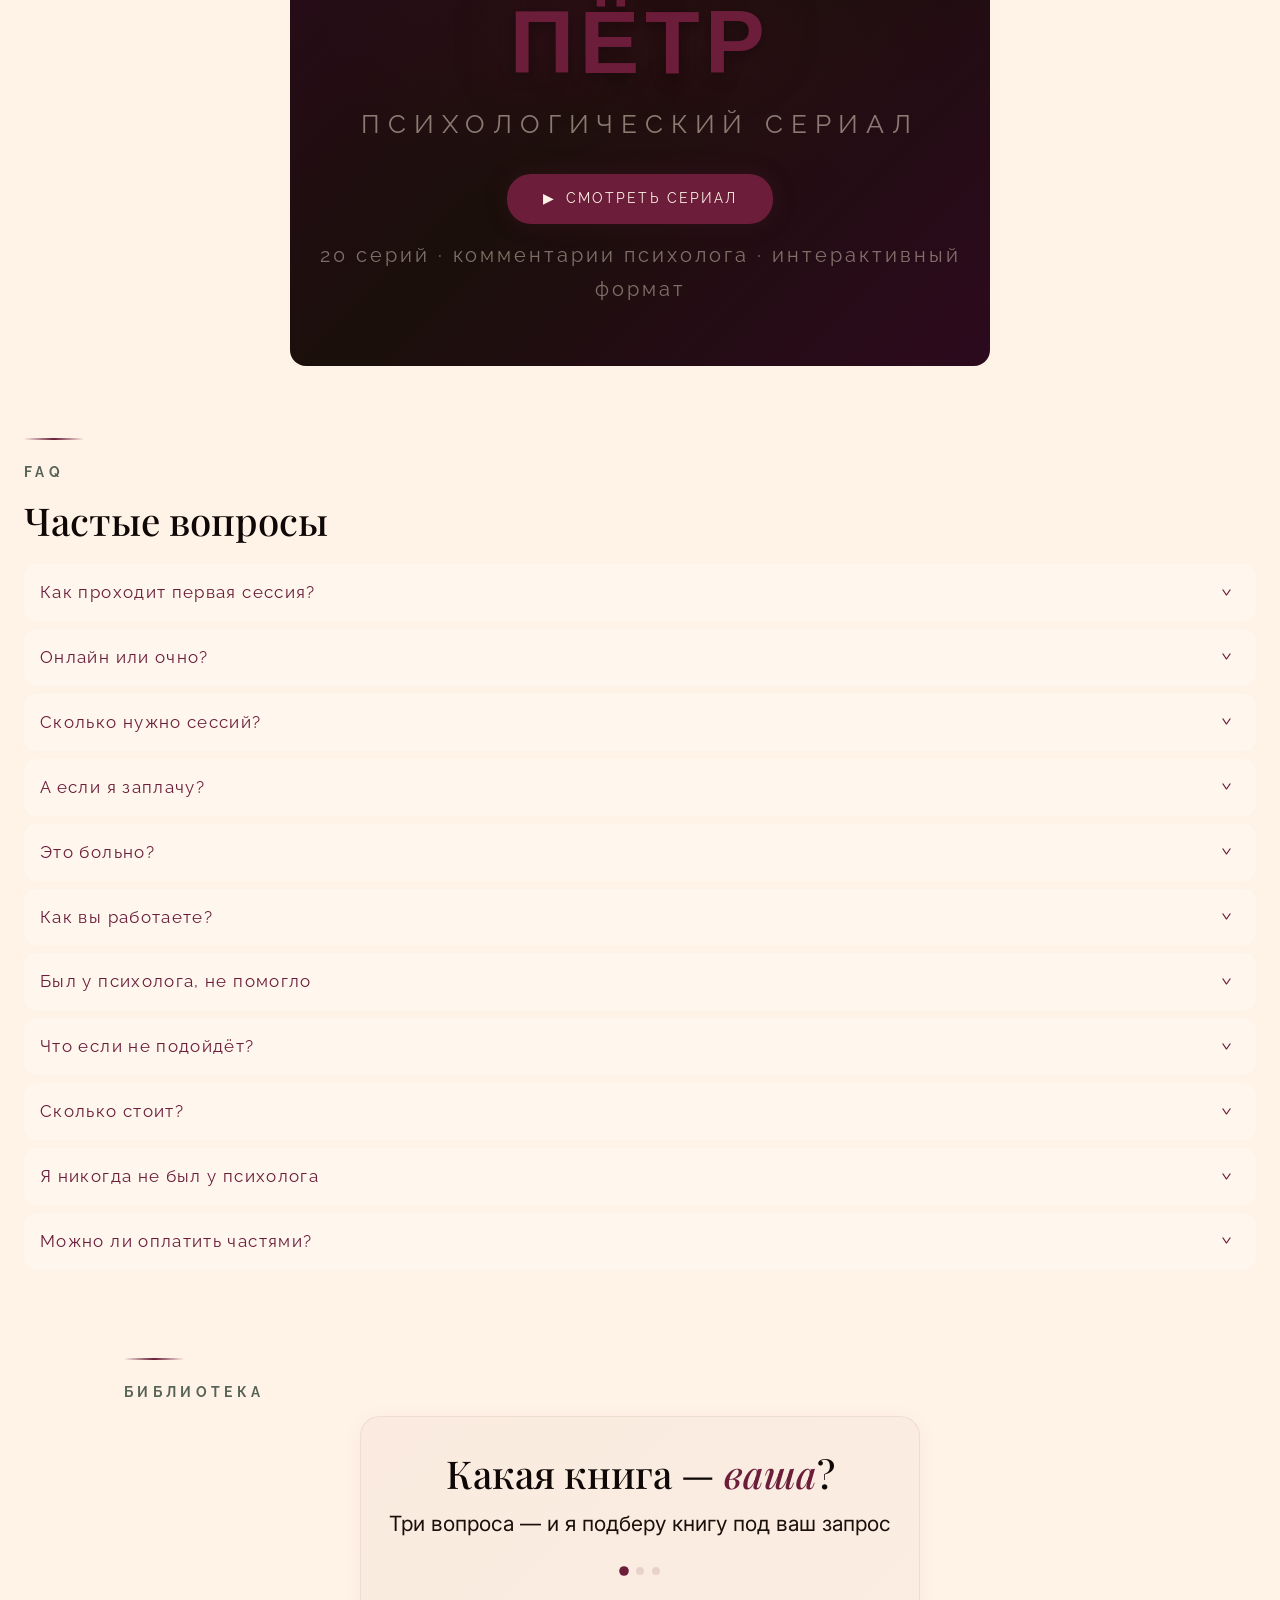
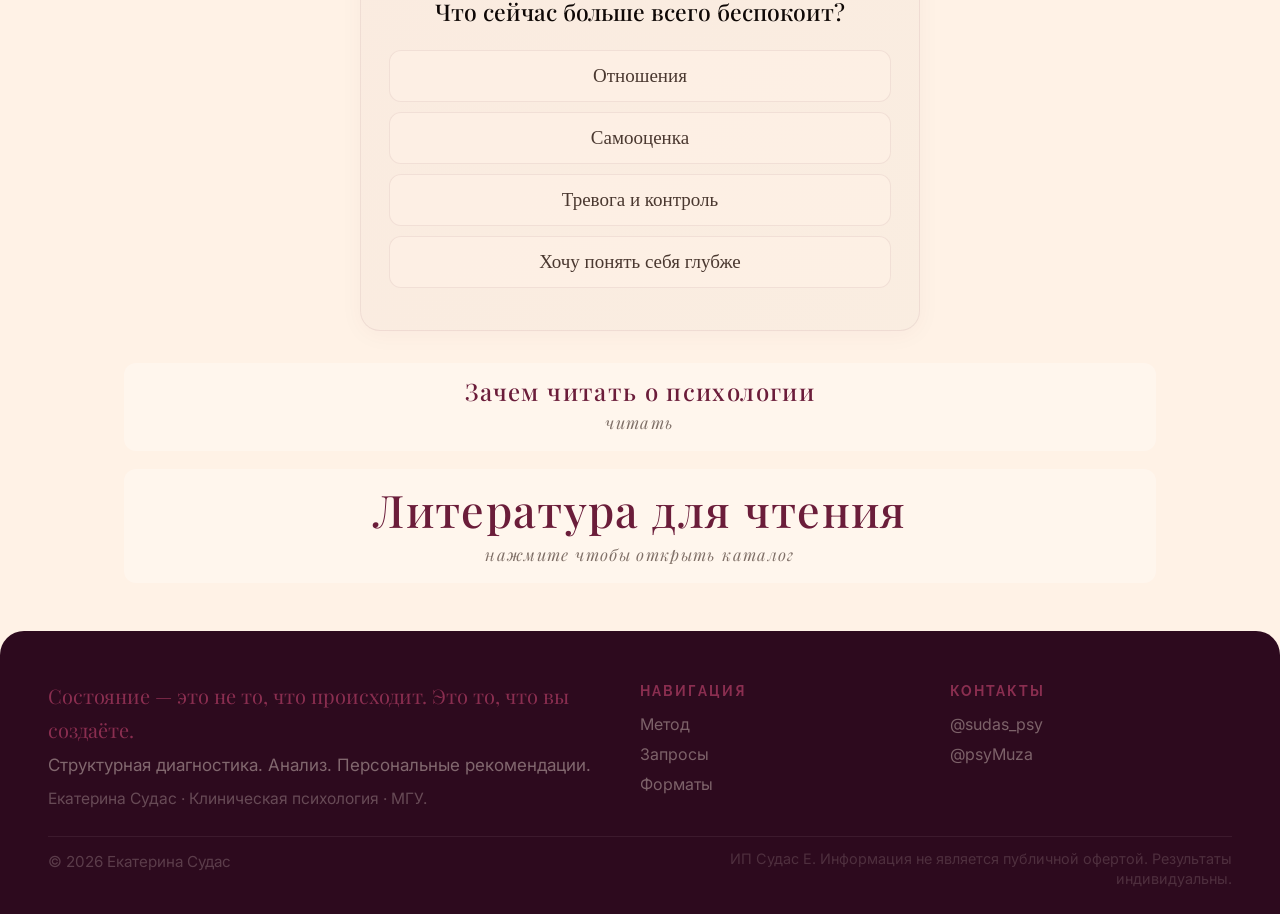
==== commit 3bf65368: "Версия стилей 30" ====
--- a/index.html
+++ b/index.html
@@ -25,7 +25,7 @@
 <link rel="preconnect" href="https://fonts.googleapis.com">
 <link rel="preconnect" href="https://fonts.gstatic.com" crossorigin>
 <link href="https://fonts.googleapis.com/css2?family=Bebas+Neue&family=Playfair+Display:ital,wght@0,300;0,400;0,500;0,600;0,700;1,300;1,400;1,500;1,600&family=Inter:wght@300;400;500;600;700&family=Raleway:wght@200;300;400;500;600&display=swap" rel="stylesheet">
-<link rel="stylesheet" href="css/style.css?v=29">
+<link rel="stylesheet" href="css/style.css?v=30">
 <script type="application/ld+json">
 {"@context":"https://schema.org","@type":"ProfessionalService","name":"Психолог Екатерина Судас","description":"Практикующий клинический психолог. Структурная диагностика, анализ, персональные рекомендации.","url":"https://ekaterinasudas.ru/","image":"https://ekaterinasudas.ru/images/pifpaf-972736e0-1d29-4f9a-a15f-eda8dec2e566.jpg","priceRange":"10000-500000 ₽","founder":{"@type":"Person","name":"Екатерина Судас","jobTitle":"Клинический психолог","alumniOf":{"@type":"CollegeOrUniversity","name":"МГУ имени М.В. Ломоносова"},"sameAs":["https://t.me/sudas_psy","https://t.me/psyMuza"]}}
 </script>
--- a/css/style.css
+++ b/css/style.css
@@ -1152,3 +1152,17 @@
   .ss p,.letter-text p,.tn p,details.ex .eb p{text-indent:1.15em}
   .ss p,.letter-text p,.tn p,details.ex .eb p{margin-bottom:.9em;line-height:1.8}
 }
+
+/* ===== КЕЙС: ЗАПРОС → ЧТО ДЕЛАЛИ → РЕЗУЛЬТАТ ===== */
+.case3{display:grid;grid-template-columns:repeat(3,1fr);gap:16px;max-width:940px;margin:0 auto 14px}
+.case3-card{position:relative;background:#FFFCF6;border:1px solid var(--bd);border-radius:16px;padding:22px 20px 20px;text-align:left;box-shadow:0 8px 24px rgba(26,15,10,.05)}
+.case3-num{position:absolute;top:16px;right:18px;font-family:'Bebas Neue',Impact,sans-serif;font-size:1.1rem;letter-spacing:.08em;color:var(--cr);opacity:.28}
+.case3-lbl{font-family:'Bebas Neue',Impact,sans-serif;font-size:1.5rem;line-height:1;letter-spacing:.06em;text-transform:uppercase;color:var(--cr);margin-bottom:10px}
+.case3-txt{font-family:'Inter',system-ui,sans-serif;font-size:.92rem;line-height:1.75;color:var(--tb)}
+.case3-note{max-width:940px;margin:0 auto 26px;text-align:center;font-family:'Raleway',sans-serif;font-size:.72rem;line-height:1.6;letter-spacing:.02em;color:var(--tl)}
+@media(max-width:900px){.case3{grid-template-columns:1fr;max-width:620px}}
+@media(max-width:480px){
+  .case3-card{padding:18px 16px 16px}
+  .case3-lbl{font-size:1.3rem}
+  .case3-txt{font-size:.86rem;line-height:1.7}
+}
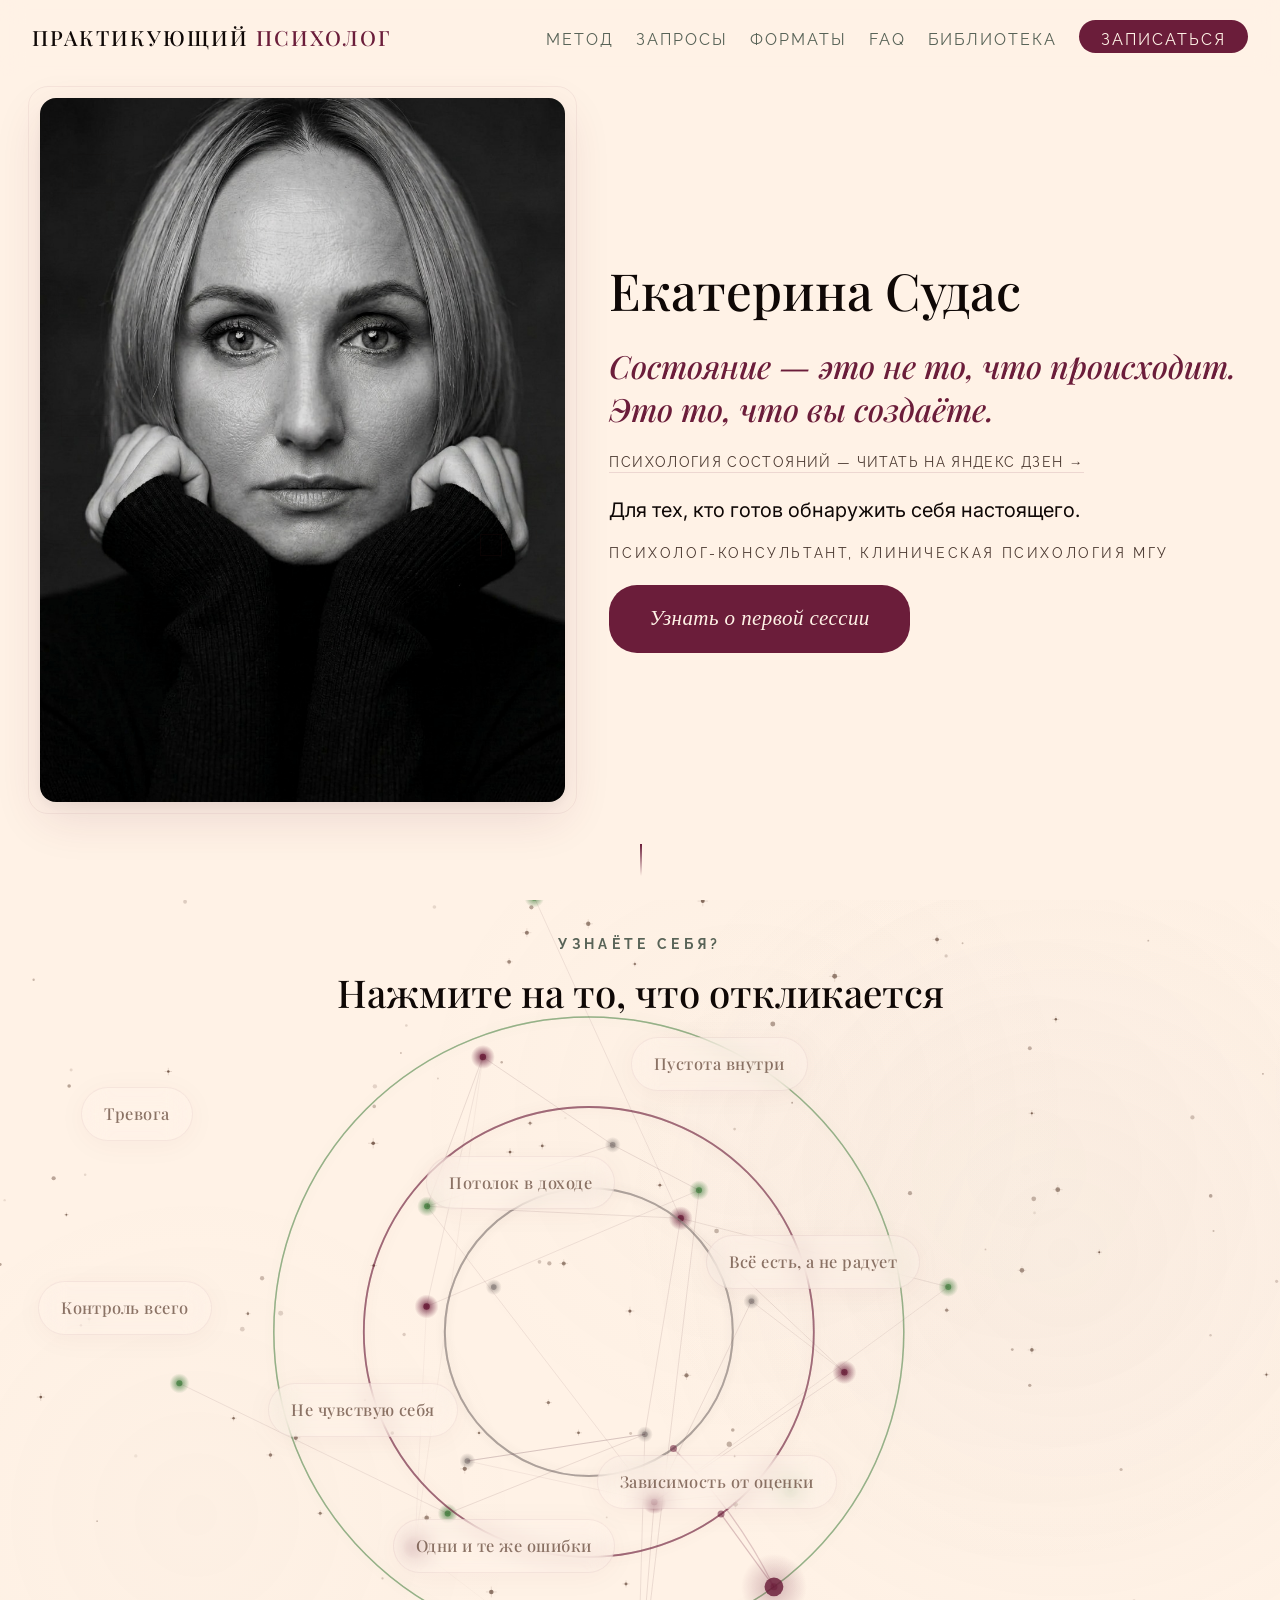
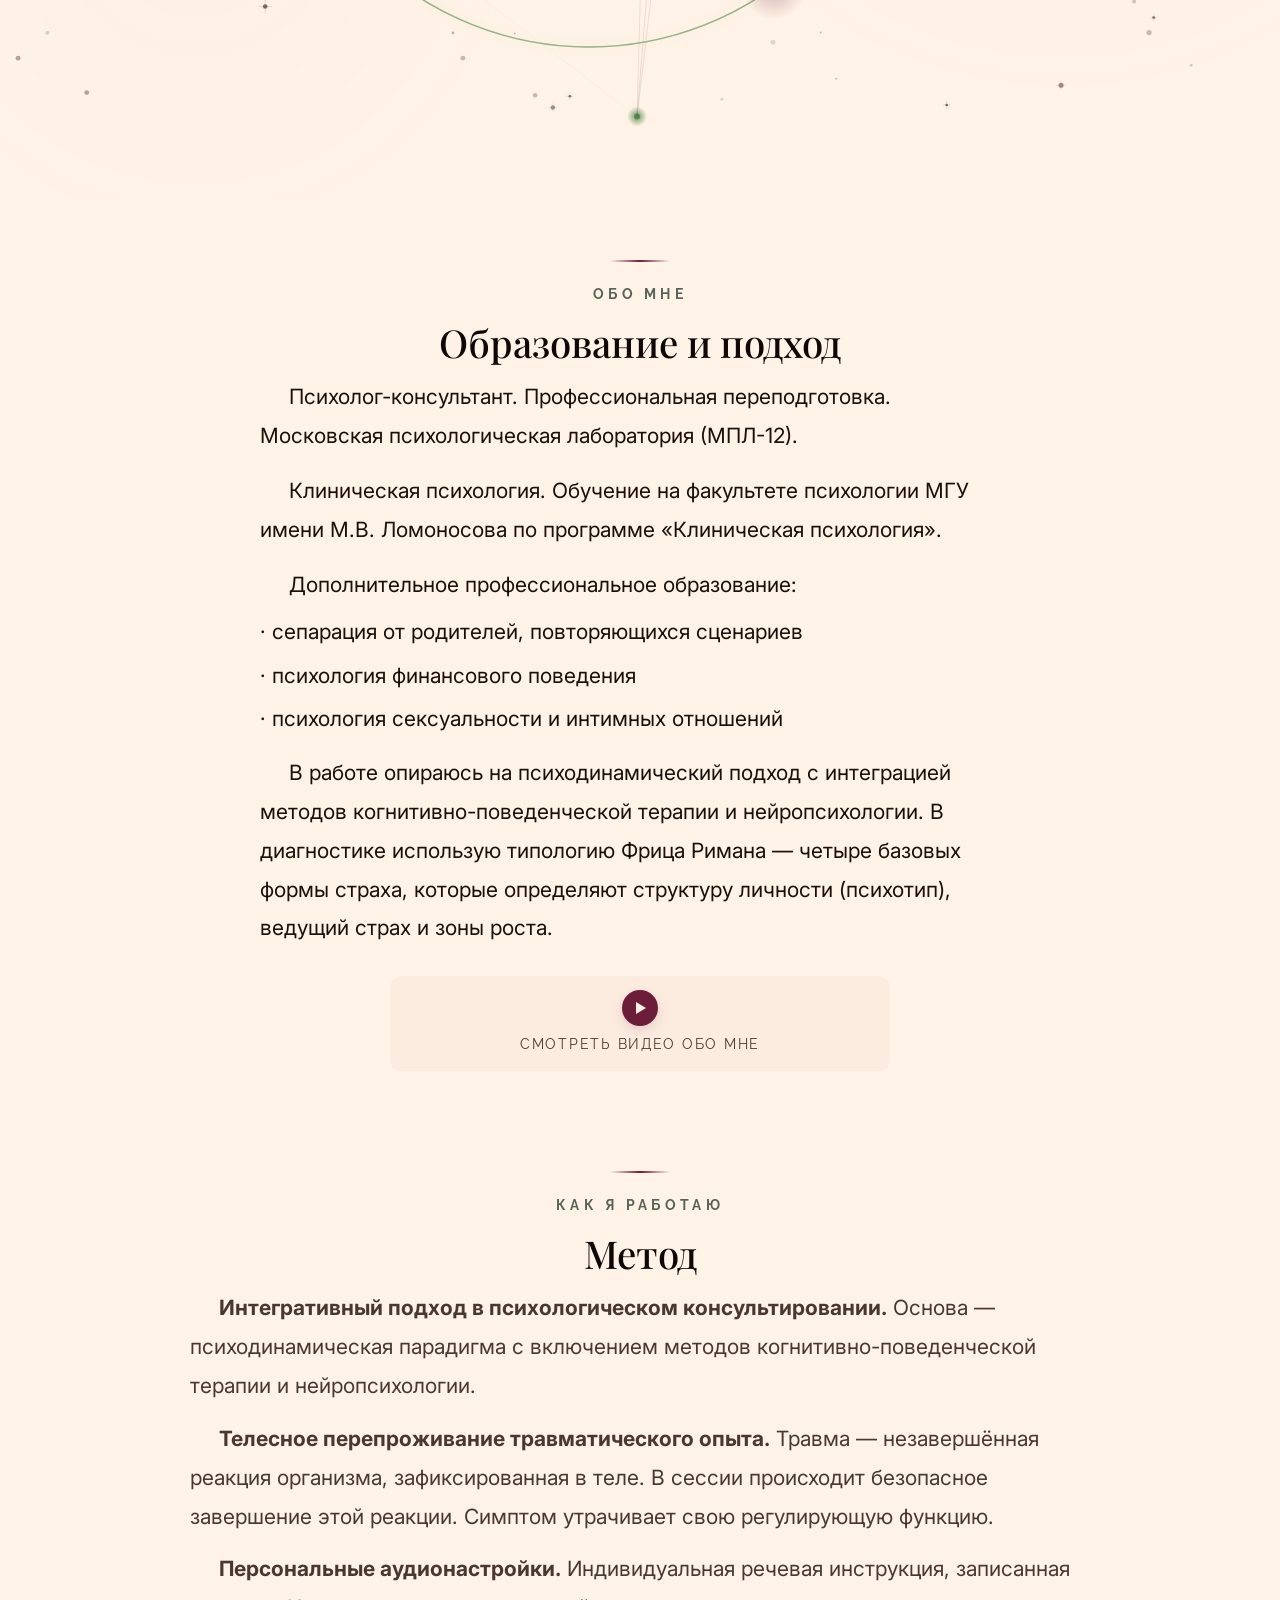
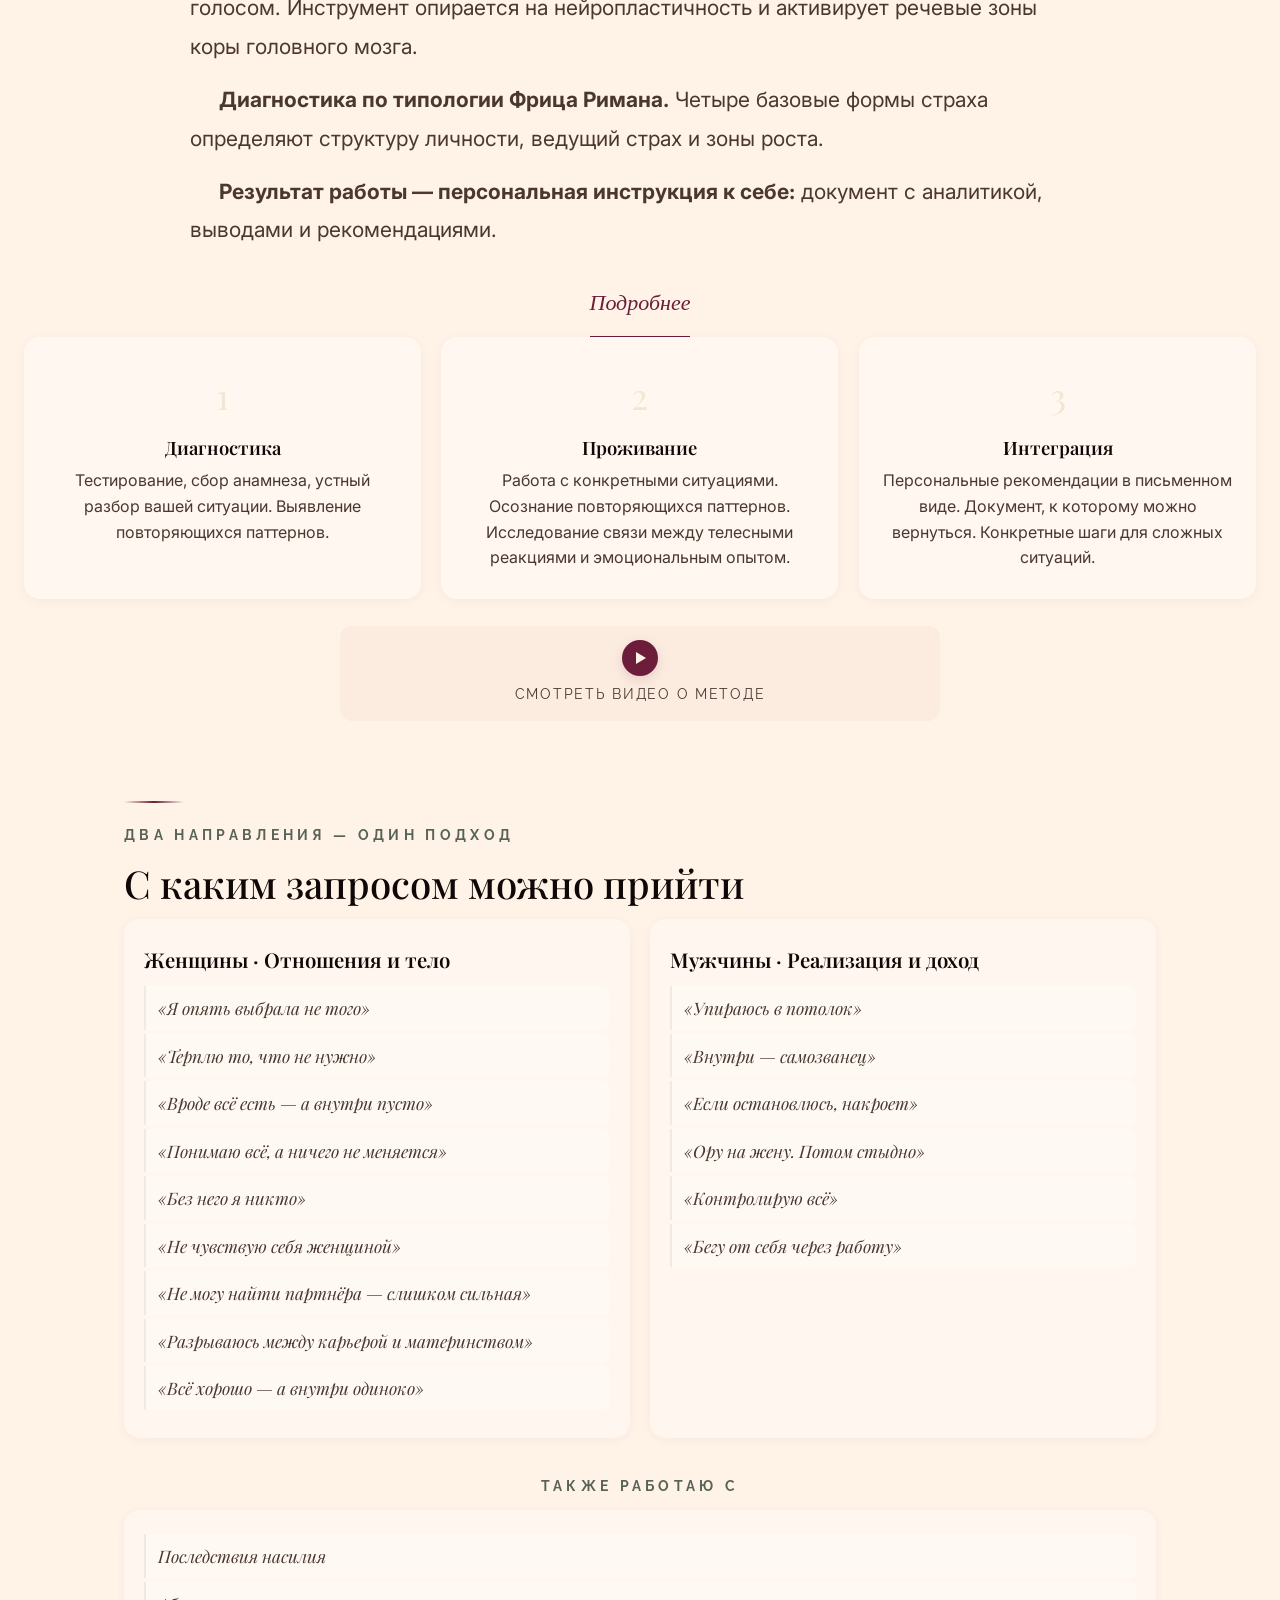
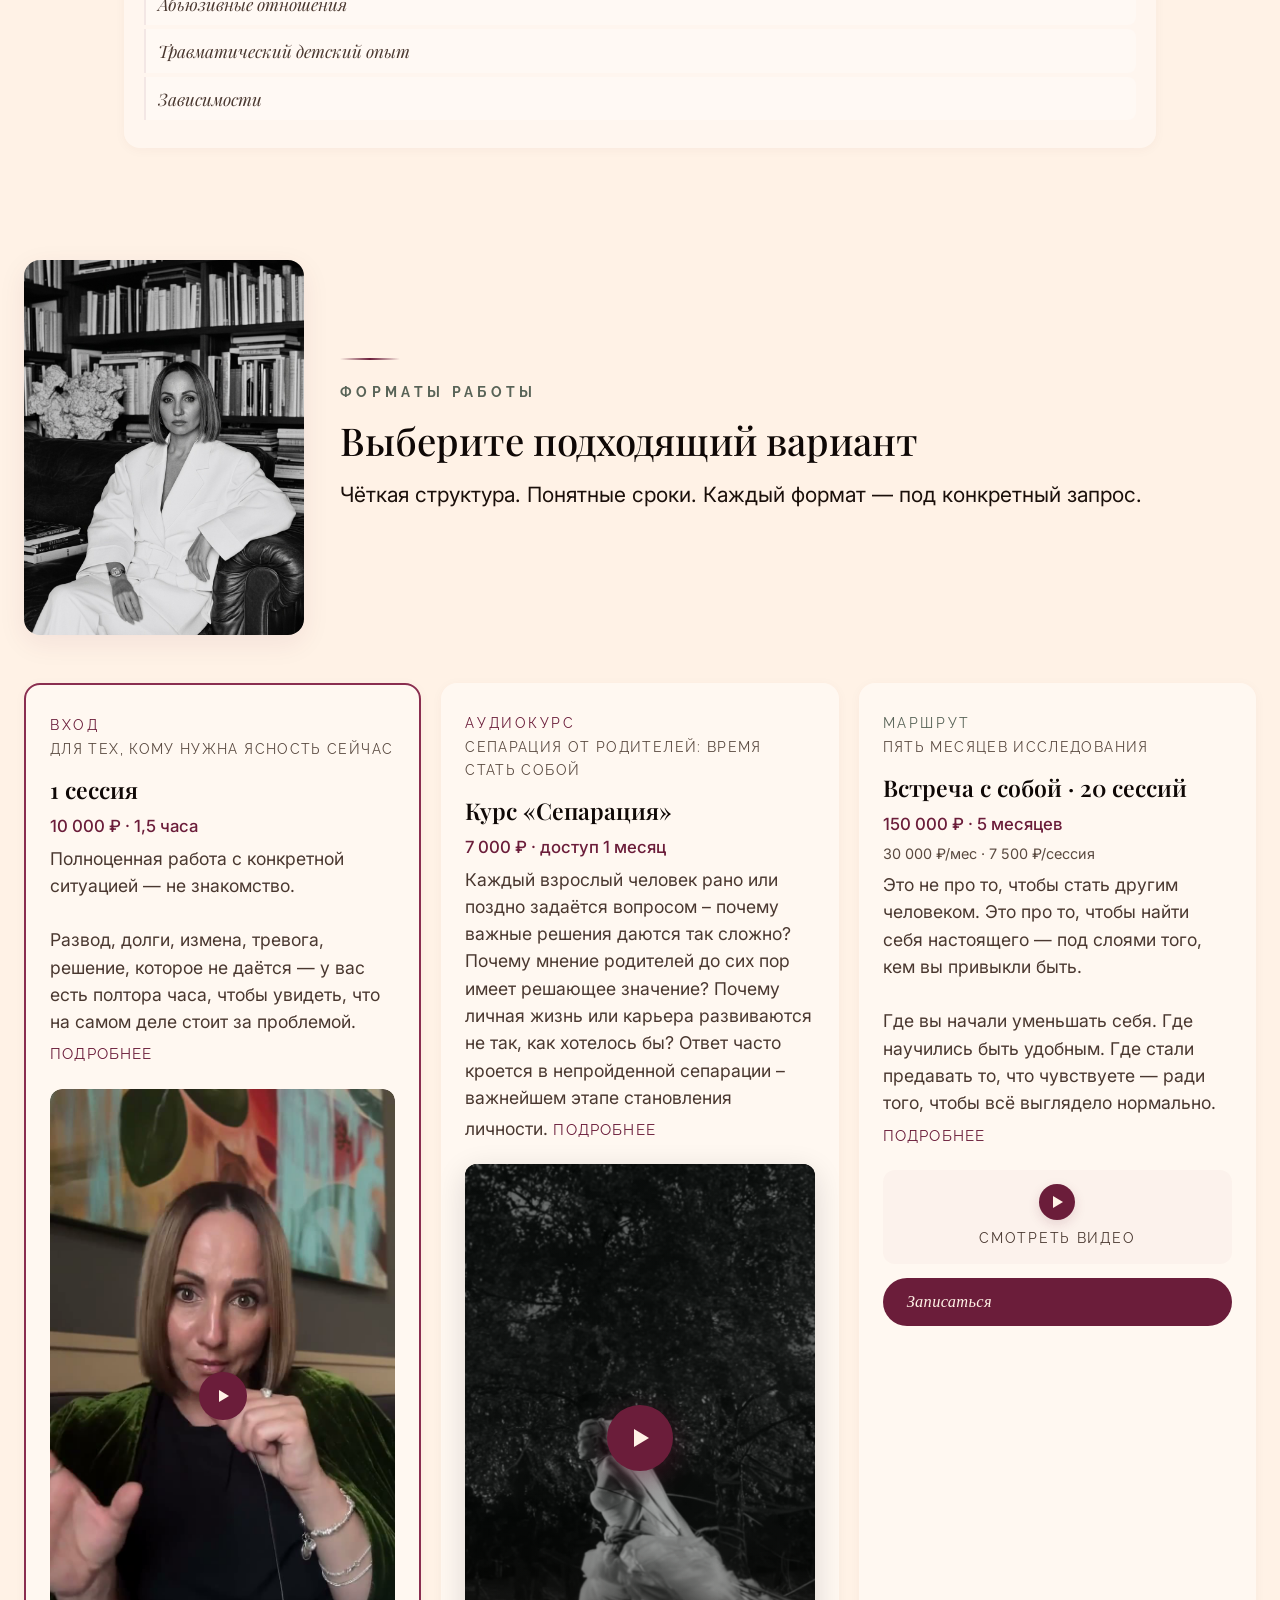
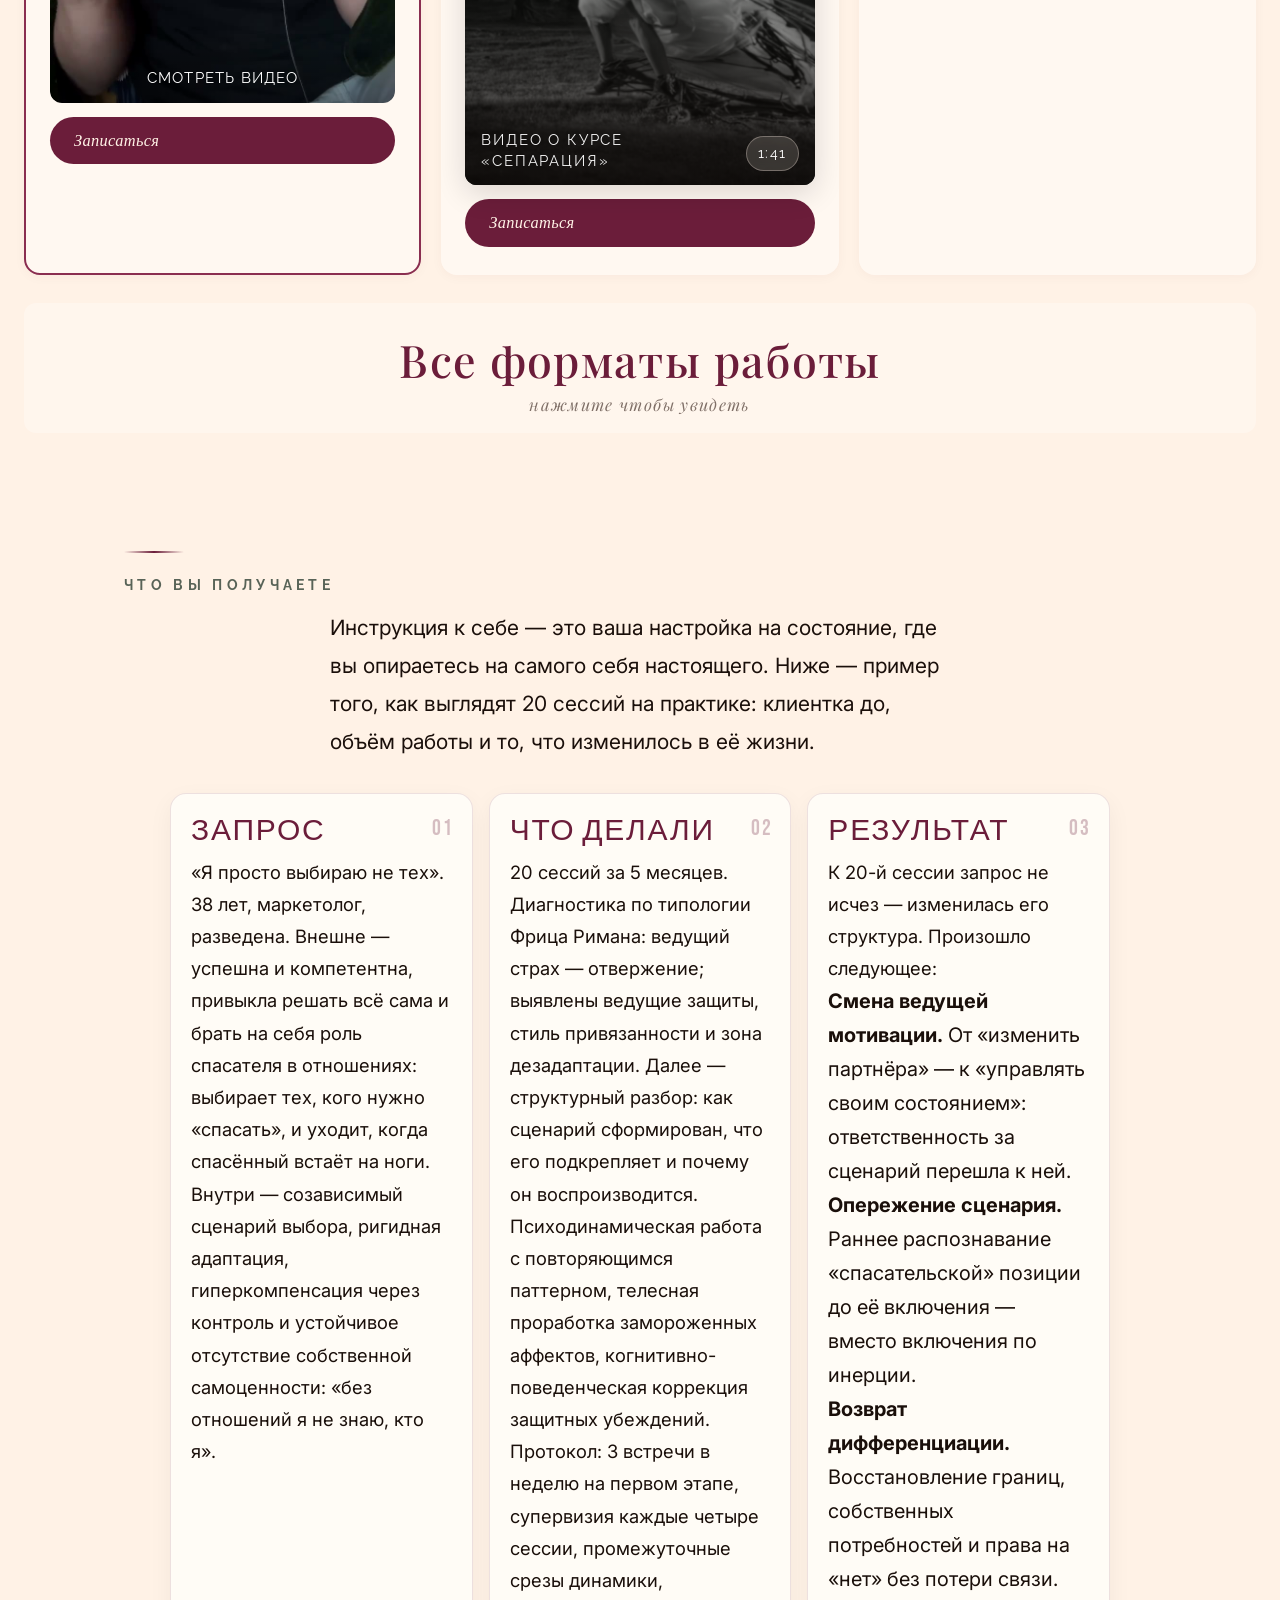
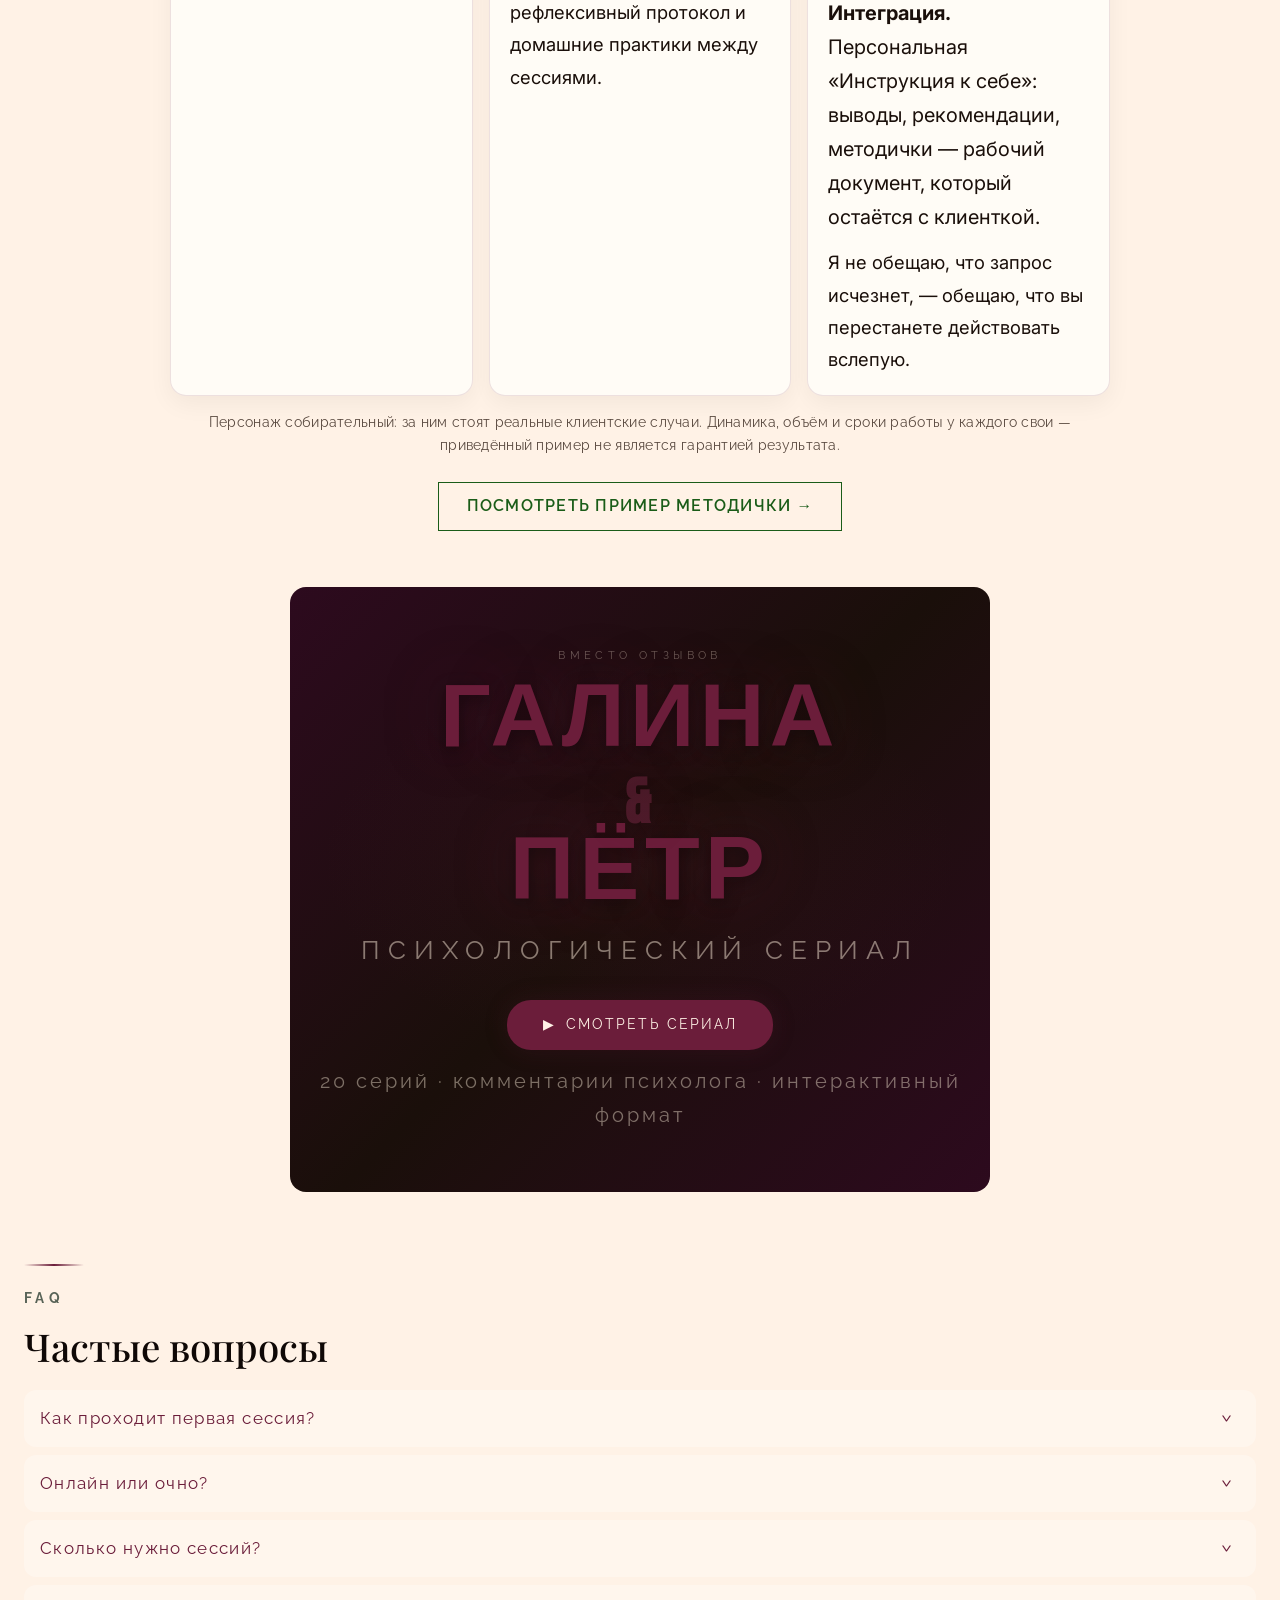
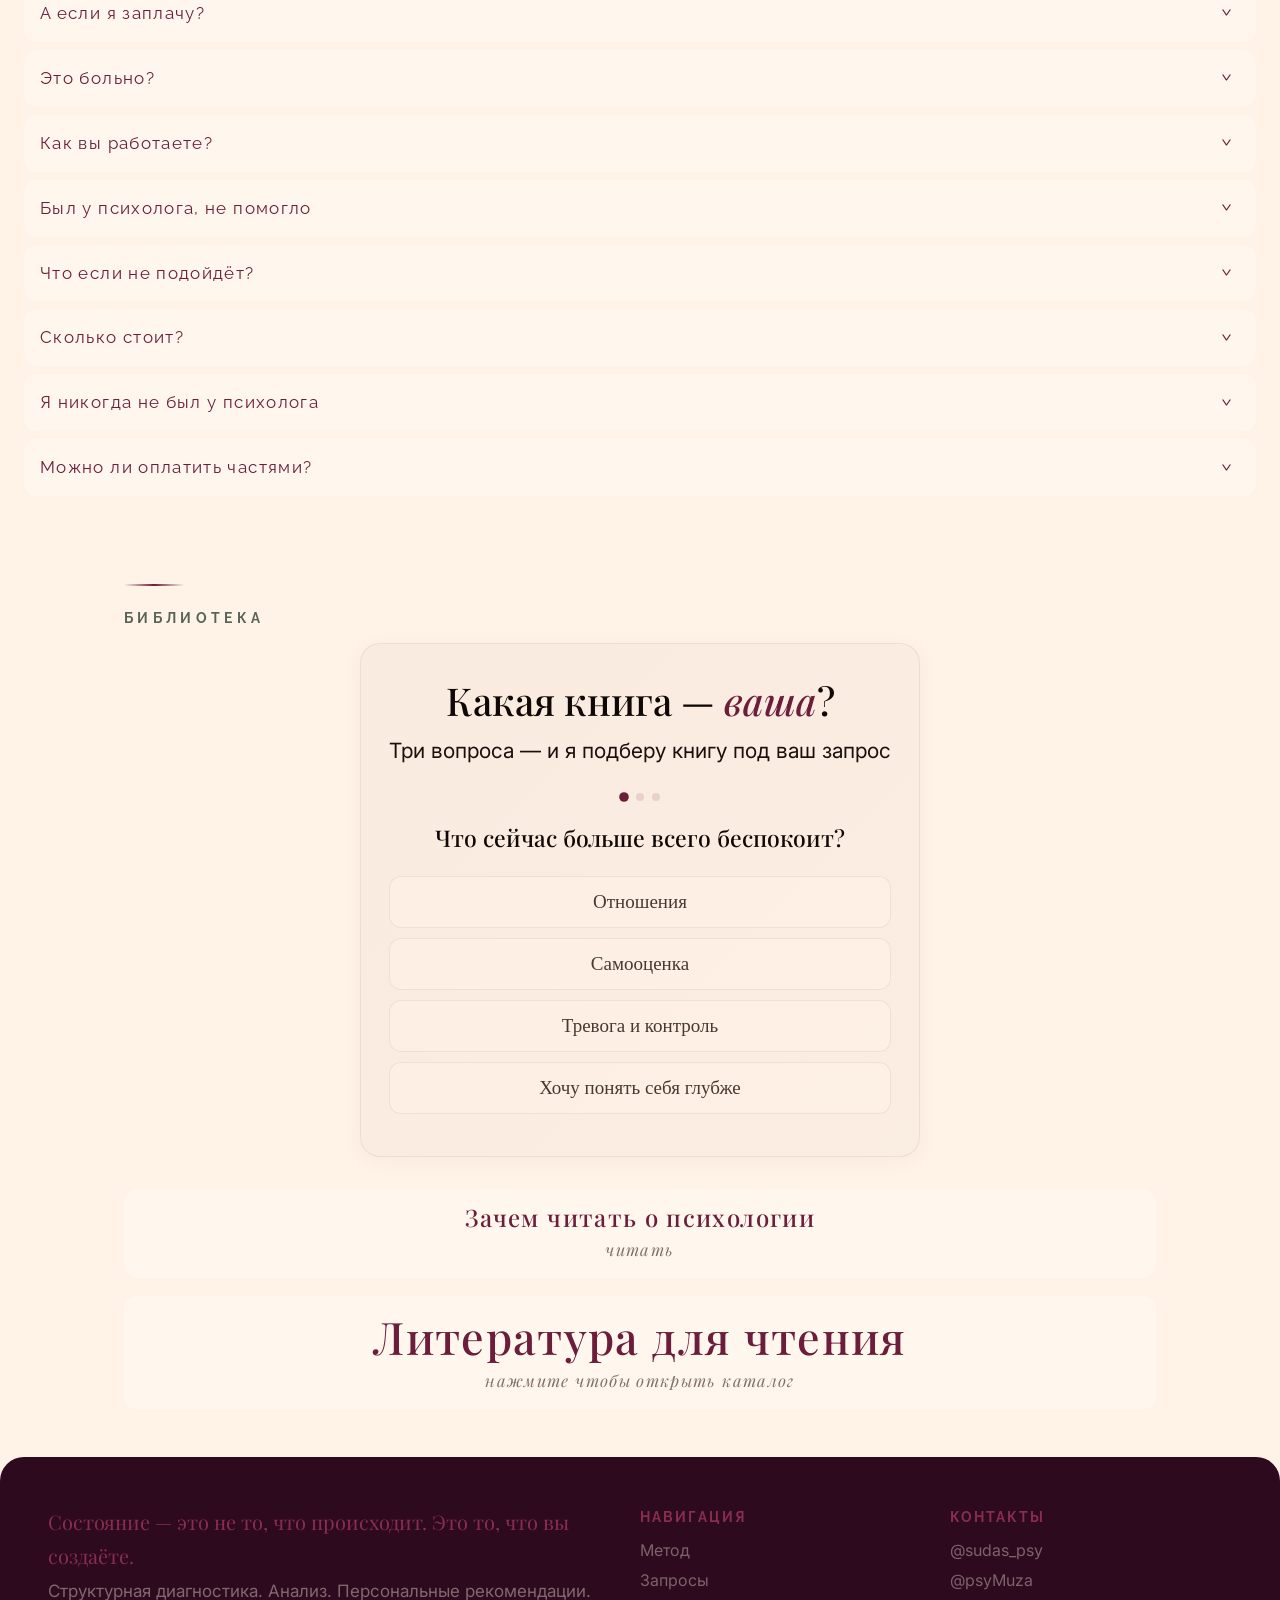
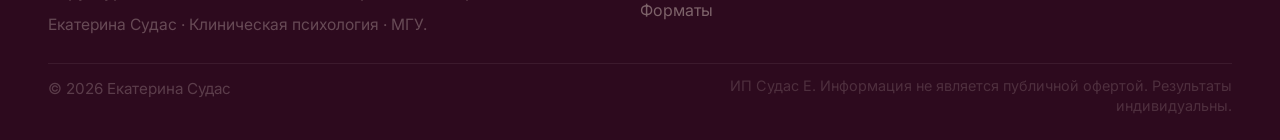
==== commit 40b44fc8: "Кейс Галина: полный формат - запрос, работа, изменения в жизни" ====
--- a/index.html
+++ b/index.html
@@ -25,7 +25,7 @@
 <link rel="preconnect" href="https://fonts.googleapis.com">
 <link rel="preconnect" href="https://fonts.gstatic.com" crossorigin>
 <link href="https://fonts.googleapis.com/css2?family=Bebas+Neue&family=Playfair+Display:ital,wght@0,300;0,400;0,500;0,600;0,700;1,300;1,400;1,500;1,600&family=Inter:wght@300;400;500;600;700&family=Raleway:wght@200;300;400;500;600&display=swap" rel="stylesheet">
-<link rel="stylesheet" href="css/style.css?v=30">
+<link rel="stylesheet" href="css/style.css?v=31">
 <script type="application/ld+json">
 {"@context":"https://schema.org","@type":"ProfessionalService","name":"Психолог Екатерина Судас","description":"Практикующий клинический психолог. Структурная диагностика, анализ, персональные рекомендации.","url":"https://ekaterinasudas.ru/","image":"https://ekaterinasudas.ru/images/pifpaf-972736e0-1d29-4f9a-a15f-eda8dec2e566.jpg","priceRange":"10000-500000 ₽","founder":{"@type":"Person","name":"Екатерина Судас","jobTitle":"Клинический психолог","alumniOf":{"@type":"CollegeOrUniversity","name":"МГУ имени М.В. Ломоносова"},"sameAs":["https://t.me/sudas_psy","https://t.me/psyMuza"]}}
 </script>
@@ -246,27 +246,34 @@
 <div class="c">
 <div class="sd"></div>
 <h2 class="sl">Что вы получаете</h2>
-<div class="ss" style="max-width:620px;margin:0 auto 32px">Инструкция к себе — это ваша настройка на состояние, где вы опираетесь на самого себя настоящего. Пример — Галина, которая прошла 20 сессий.</div>
+<div class="ss" style="max-width:620px;margin:0 auto 32px">Инструкция к себе — это ваша настройка на состояние, где вы опираетесь на самого себя настоящего. Ниже — пример того, как выглядят 20 сессий на практике: клиентка до, объём работы и то, что изменилось в её жизни.</div>
 
 <!-- КЕЙС: ЗАПРОС → ЧТО ДЕЛАЛИ → РЕЗУЛЬТАТ -->
 <div class="case3 reveal">
   <div class="case3-card">
     <div class="case3-num">01</div>
     <div class="case3-lbl">Запрос</div>
-    <div class="case3-txt">«Я просто выбираю не тех». 38 лет, маркетолог. Умная, успешная, привыкла всё решать сама. В отношениях — выбирает тех, кого нужно «спасать». Когда спасённый встаёт на ноги — уходит. И Галина снова одна.</div>
+    <div class="case3-txt">«Я просто выбираю не тех». 38 лет, маркетолог, разведена. Внешне — успешна и компетентна, привыкла решать всё сама и брать на себя роль спасателя в отношениях: выбирает тех, кого нужно «спасать», и уходит, когда спасённый встаёт на ноги. Внутри — созависимый сценарий выбора, ригидная адаптация, гиперкомпенсация через контроль и устойчивое отсутствие собственной самоценности: «без отношений я не знаю, кто я».</div>
   </div>
   <div class="case3-card">
     <div class="case3-num">02</div>
     <div class="case3-lbl">Что делали</div>
-    <div class="case3-txt">20 сессий за 5 месяцев. Диагностика по типологии Фрица Римана — ведущий страх и структура личности. Психодинамика, работа с телом и сценарием: откуда он пришёл, что его подкрепляет и почему повторяется. Тестирование, структурный разбор, практики между сессиями.</div>
+    <div class="case3-txt">20 сессий за 5 месяцев. Диагностика по типологии Фрица Римана: ведущий страх — отвержение; выявлены ведущие защиты, стиль привязанности и зона дезадаптации. Далее — структурный разбор: как сценарий сформирован, что его подкрепляет и почему он воспроизводится. Психодинамическая работа с повторяющимся паттерном, телесная проработка замороженных аффектов, когнитивно-поведенческая коррекция защитных убеждений. Протокол: 3 встречи в неделю на первом этапе, супервизия каждые четыре сессии, промежуточные срезы динамики, рефлексивный протокол и домашние практики между сессиями.</div>
   </div>
   <div class="case3-card">
     <div class="case3-num">03</div>
     <div class="case3-lbl">Результат</div>
-    <div class="case3-txt">Персональная «Инструкция к себе» — аналитический документ с выводами, рекомендациями и методичками. Он остаётся с вами. Я не обещаю, что запрос исчезнет, — обещаю, что вы перестанете действовать вслепую.</div>
+    <div class="case3-txt">К 20-й сессии запрос не исчез — изменилась его структура. Произошло следующее:</div>
+    <div class="case3-list">
+      <div class="case3-li"><b>Смена ведущей мотивации.</b> От «изменить партнёра» — к «управлять своим состоянием»: ответственность за сценарий перешла к ней.</div>
+      <div class="case3-li"><b>Опережение сценария.</b> Раннее распознавание «спасательской» позиции до её включения — вместо включения по инерции.</div>
+      <div class="case3-li"><b>Возврат дифференциации.</b> Восстановление границ, собственных потребностей и права на «нет» без потери связи.</div>
+      <div class="case3-li"><b>Интеграция.</b> Персональная «Инструкция к себе»: выводы, рекомендации, методички — рабочий документ, который остаётся с клиенткой.</div>
+    </div>
+    <div class="case3-txt" style="margin-top:12px">Я не обещаю, что запрос исчезнет, — обещаю, что вы перестанете действовать вслепую.</div>
   </div>
 </div>
-<div class="case3-note reveal">Персонаж собирательный: за ним стоят реальные клиентские случаи. Объём и сроки работы у каждого свои.</div>
+<div class="case3-note reveal">Персонаж собирательный: за ним стоят реальные клиентские случаи. Динамика, объём и сроки работы у каждого свои — приведённый пример не является гарантией результата.</div>
 
 <!-- Кнопка -->
 <div class="reveal" style="text-align:center;margin-top:8px">
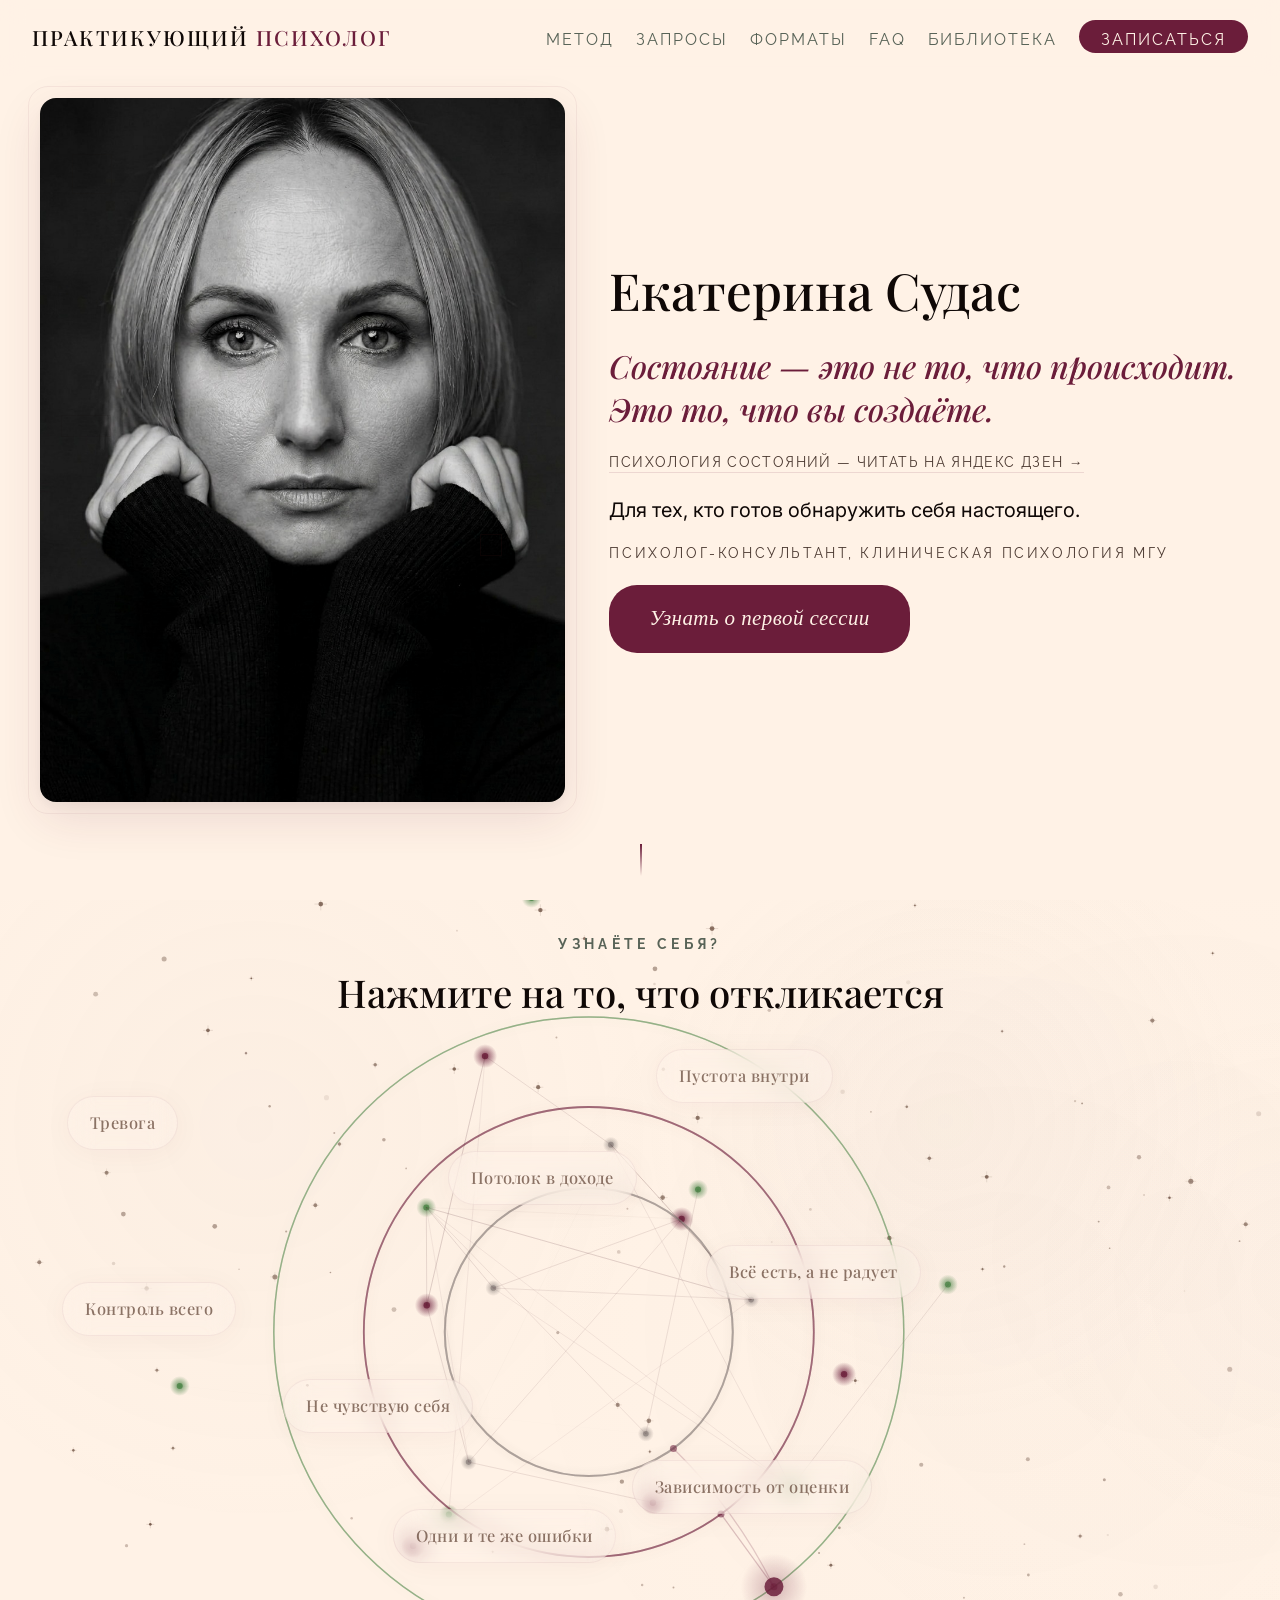
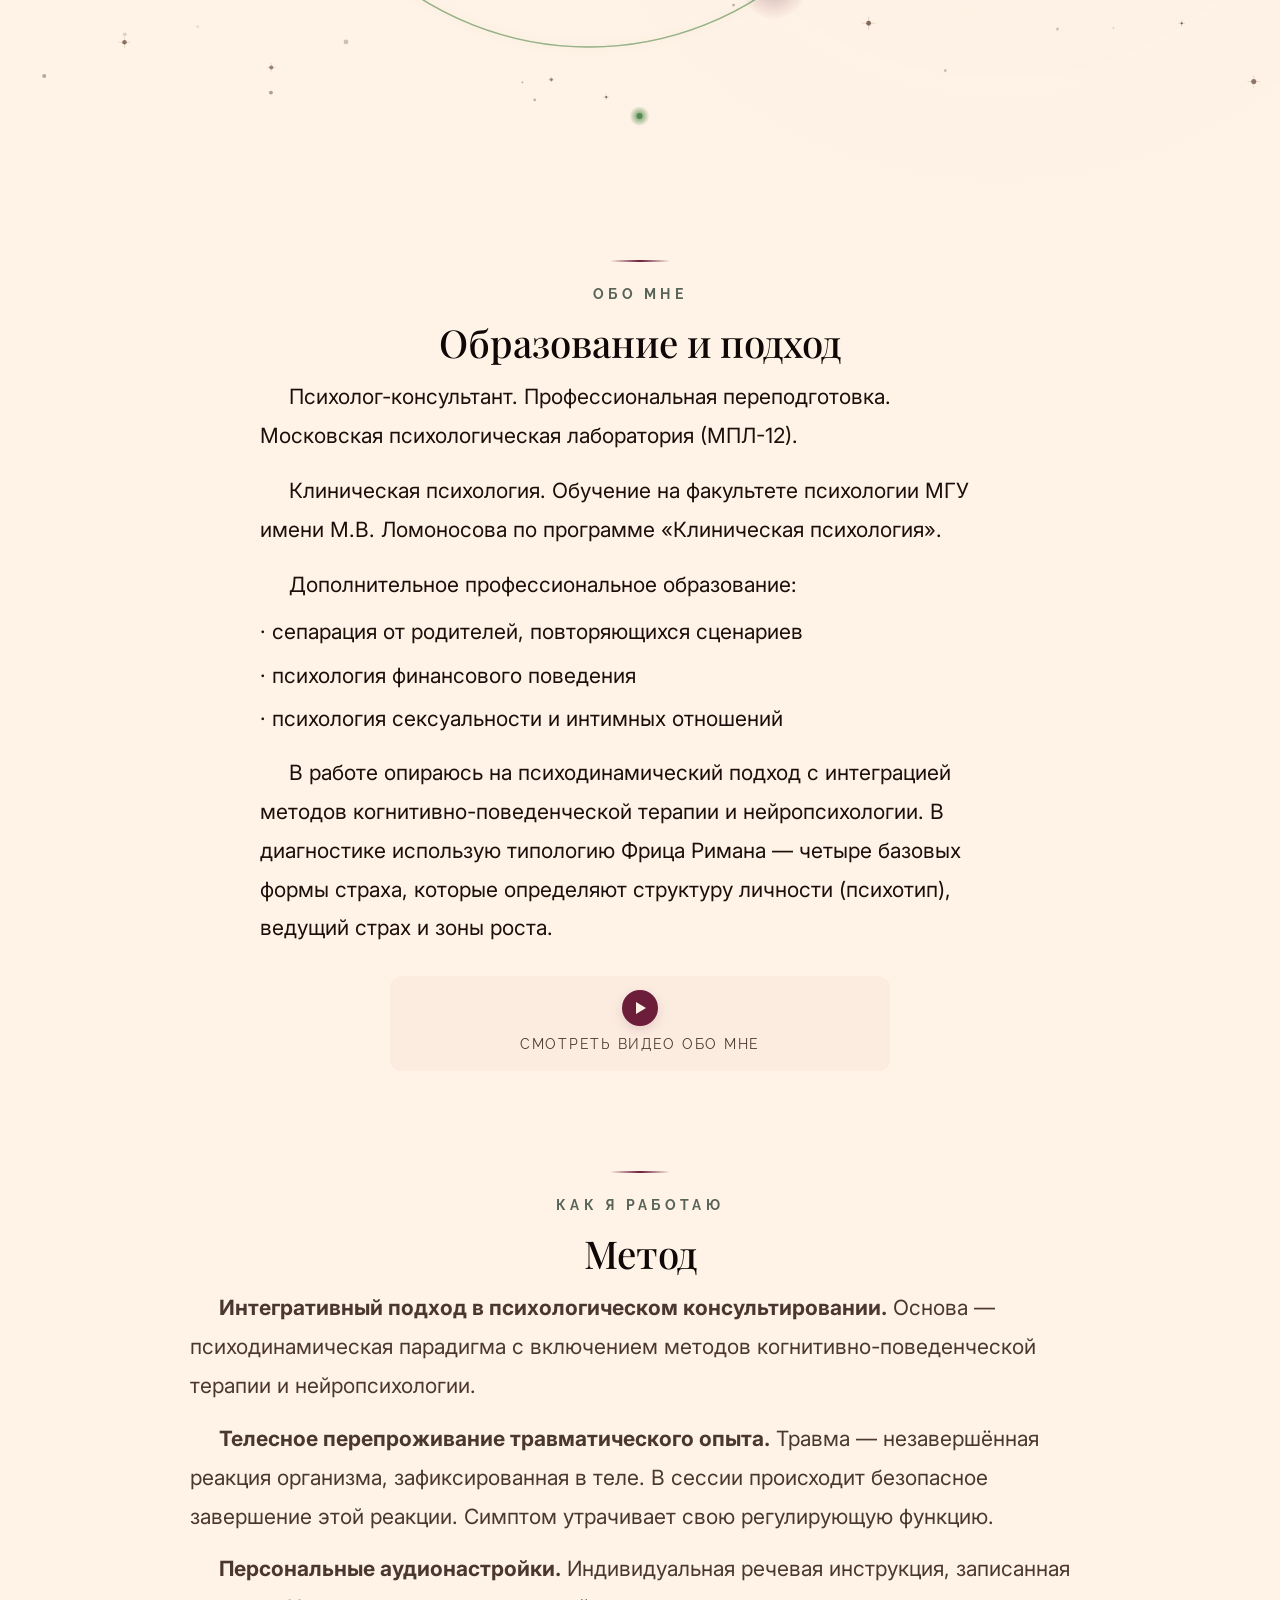
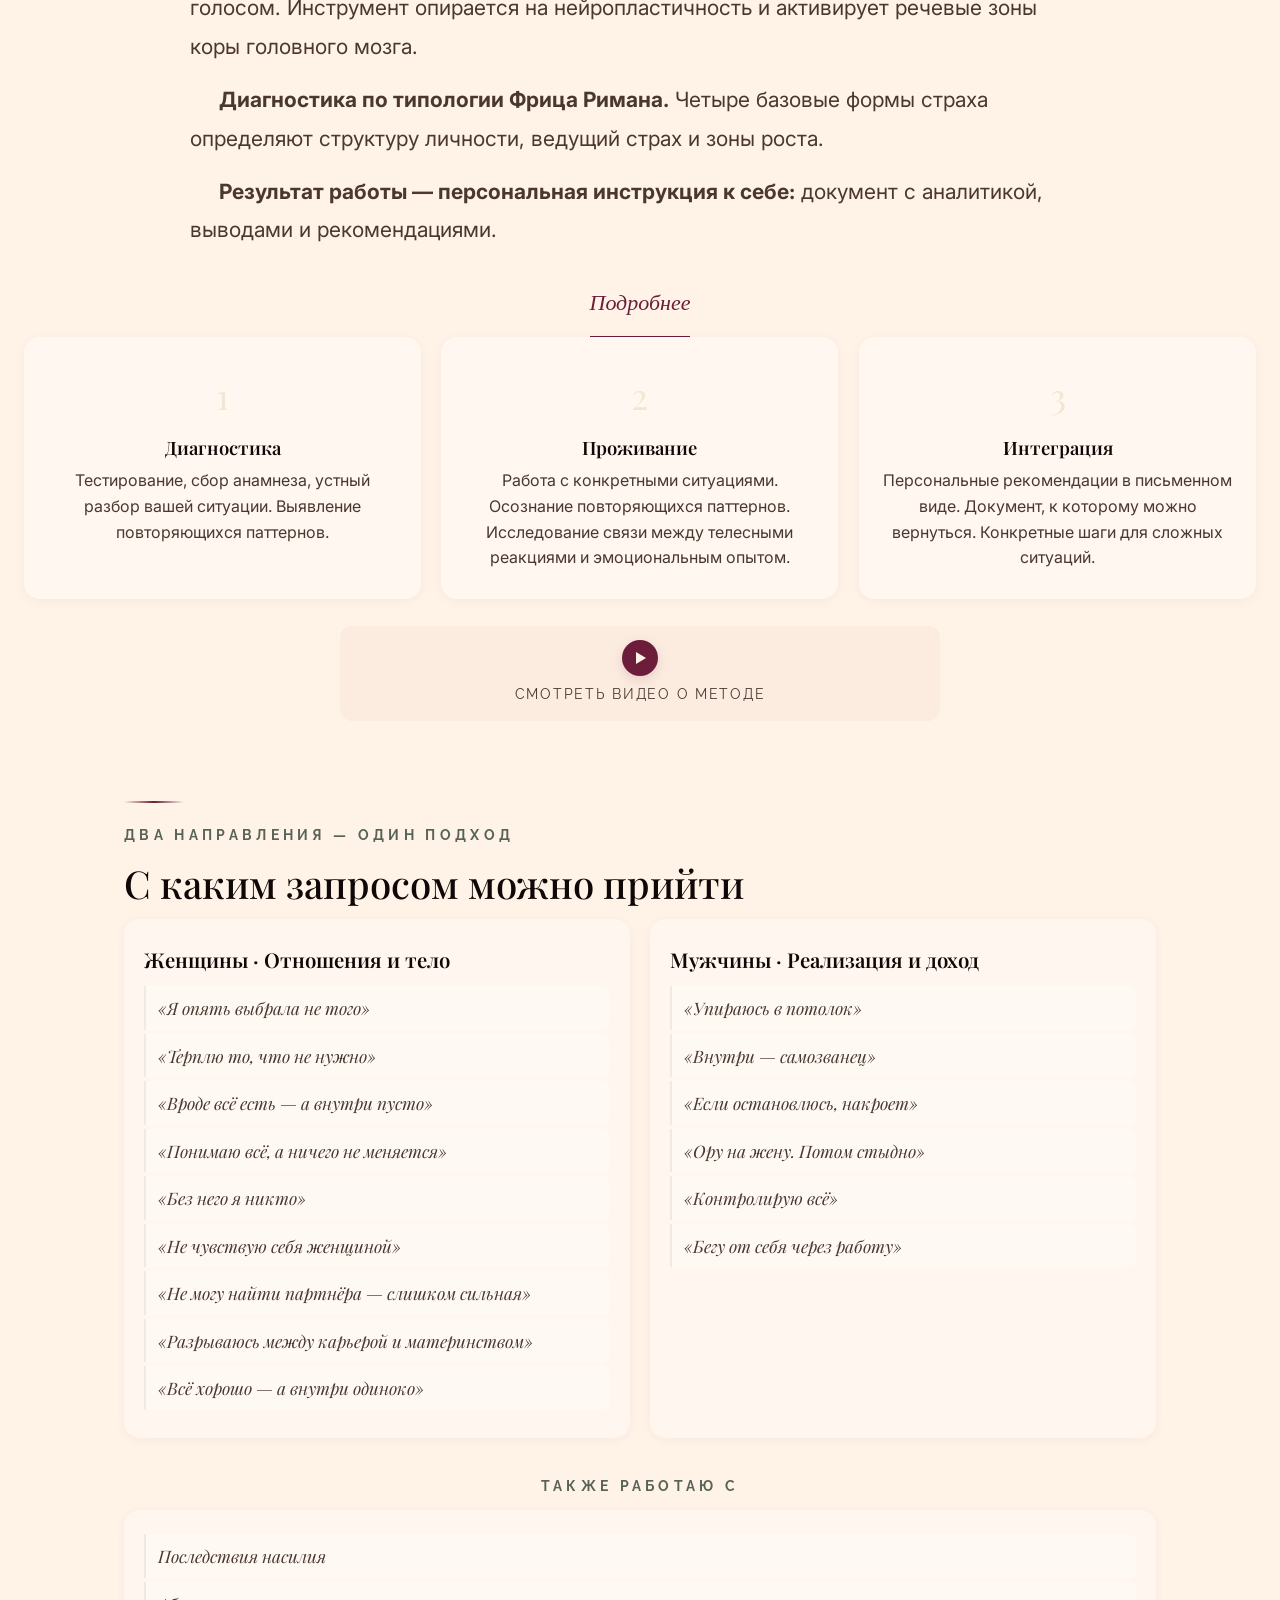
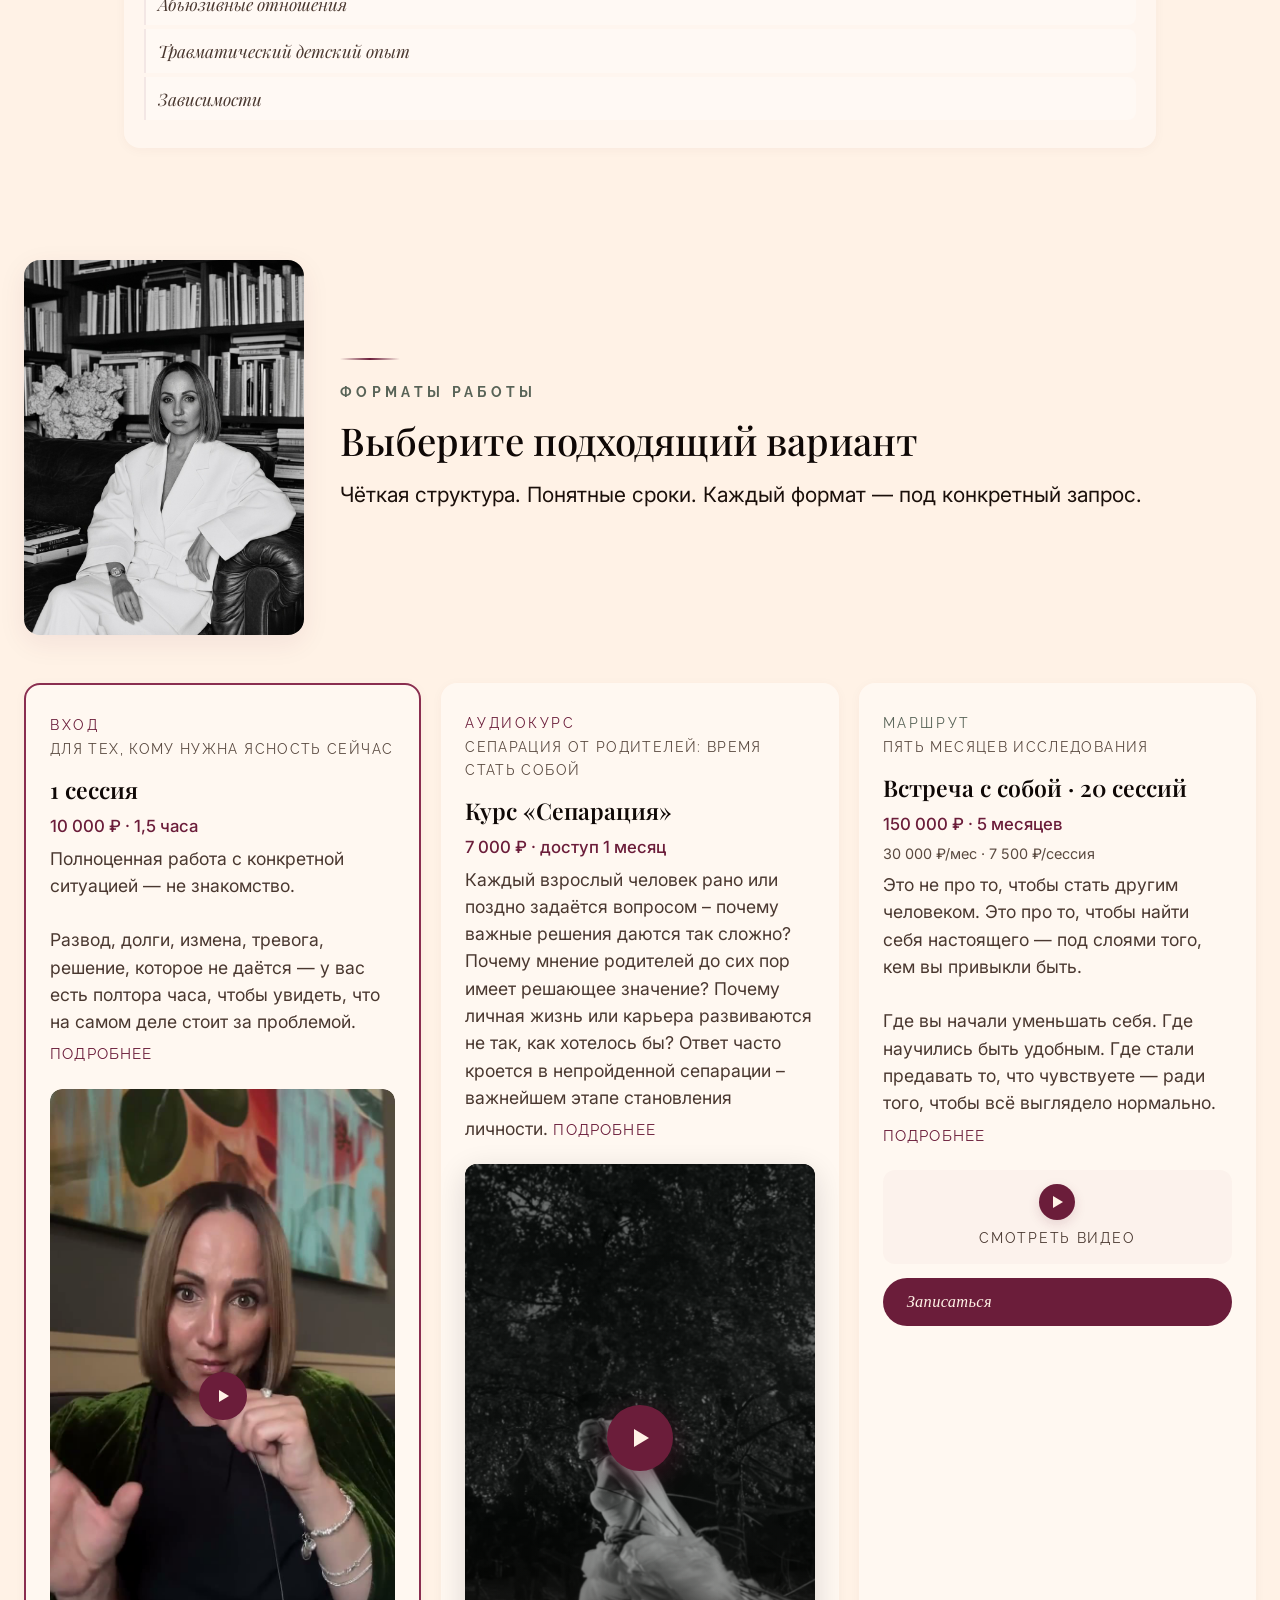
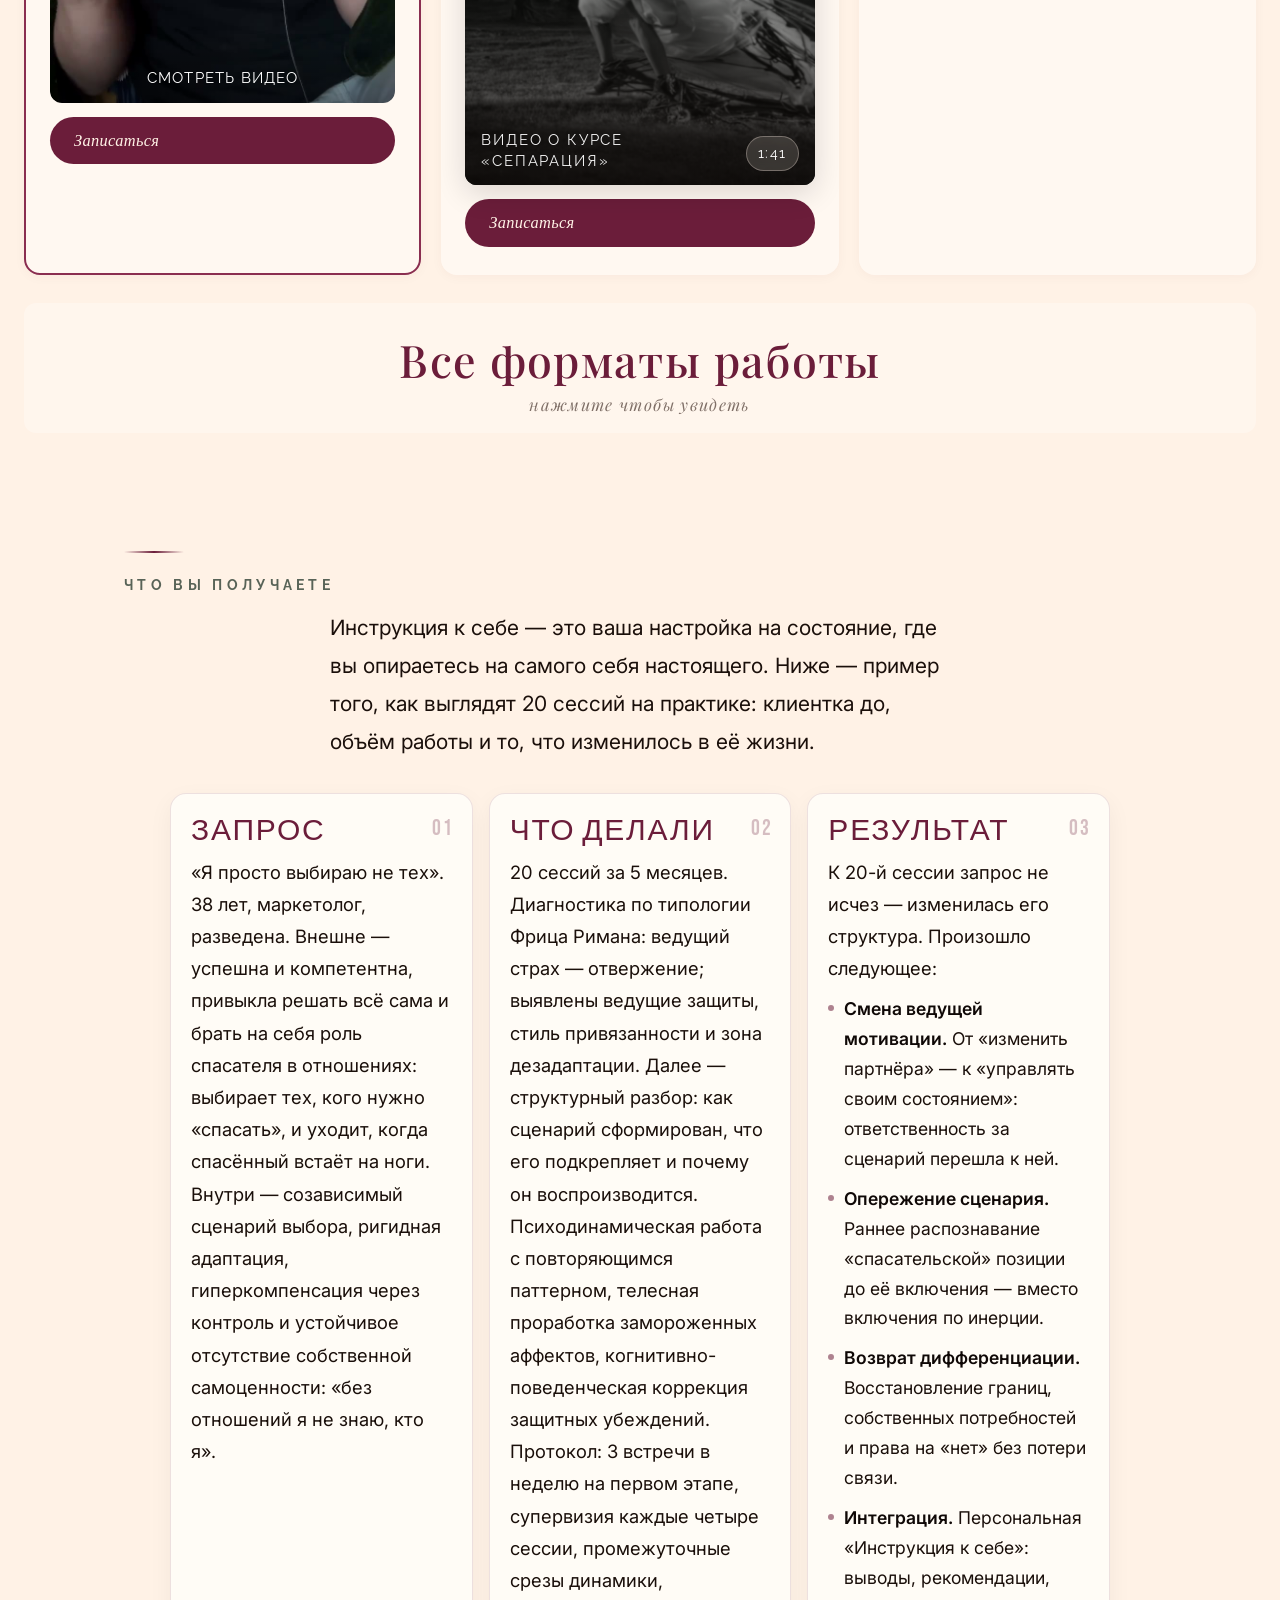
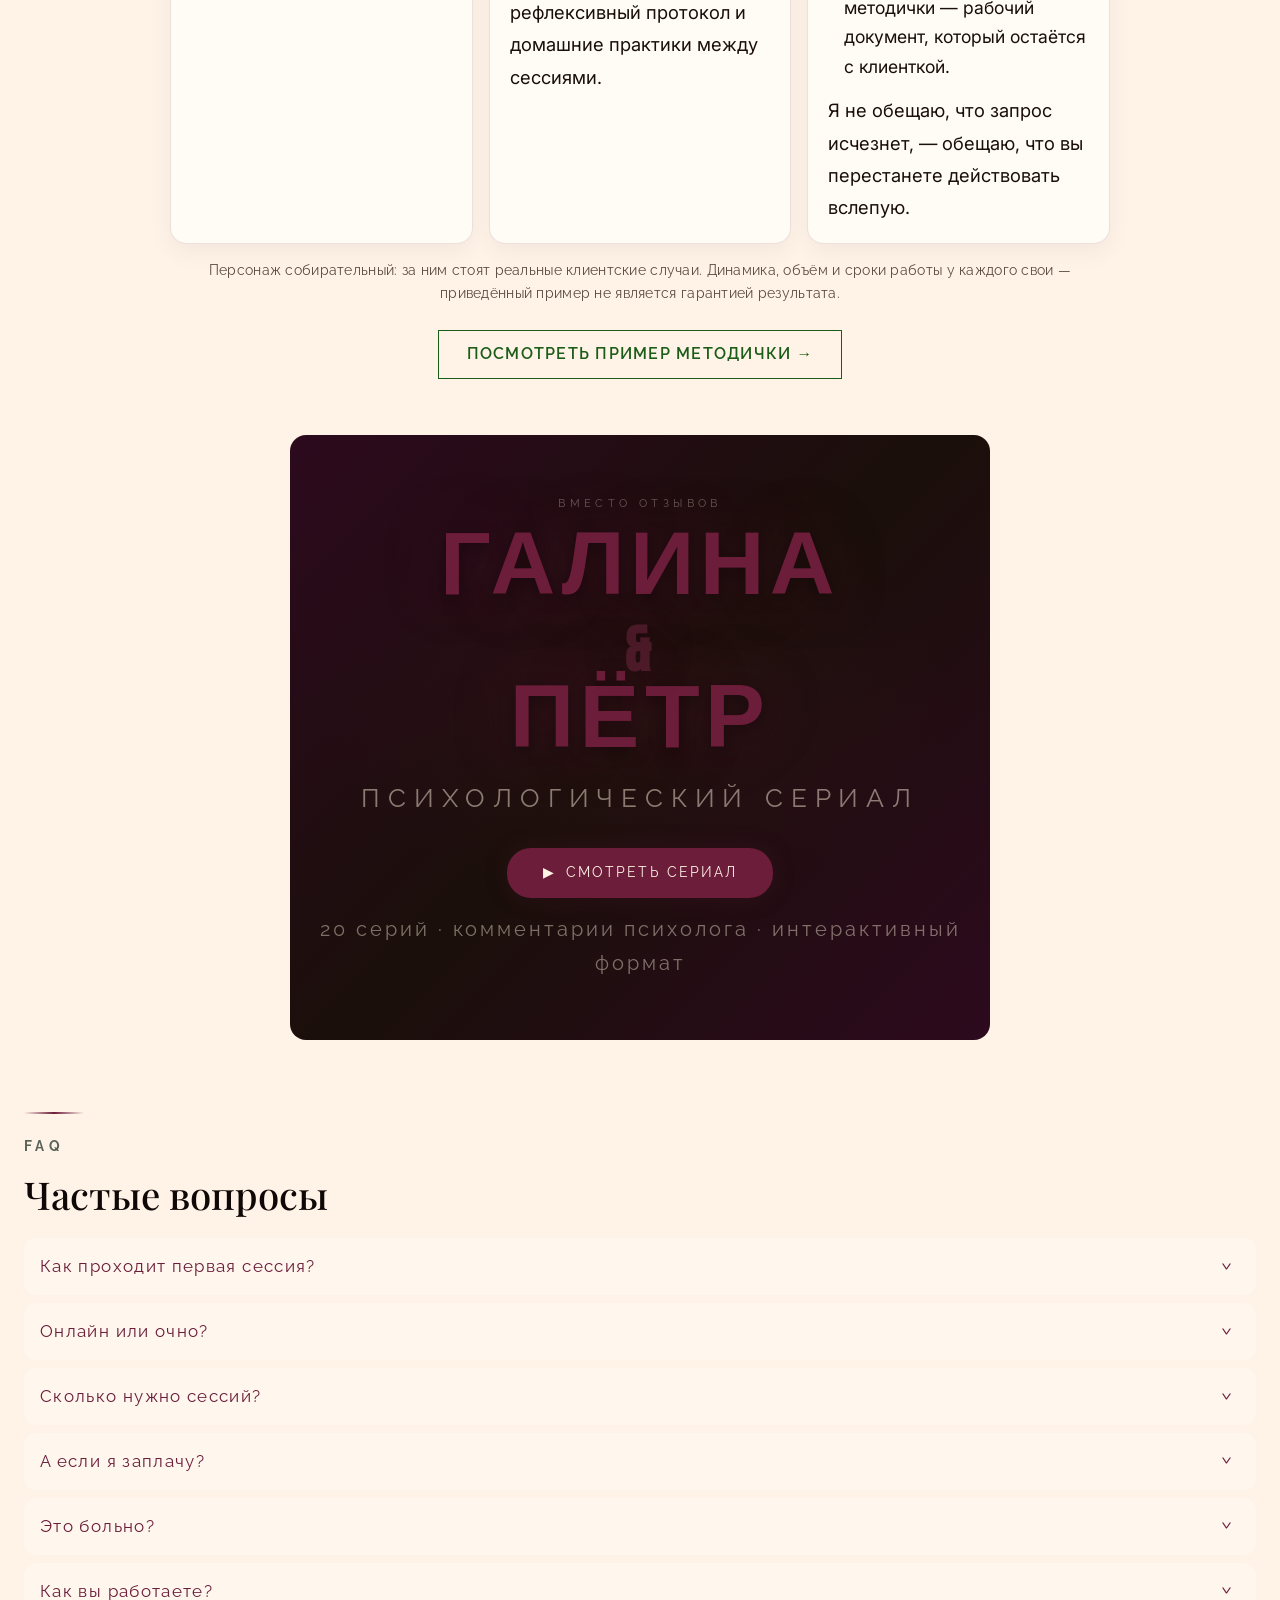
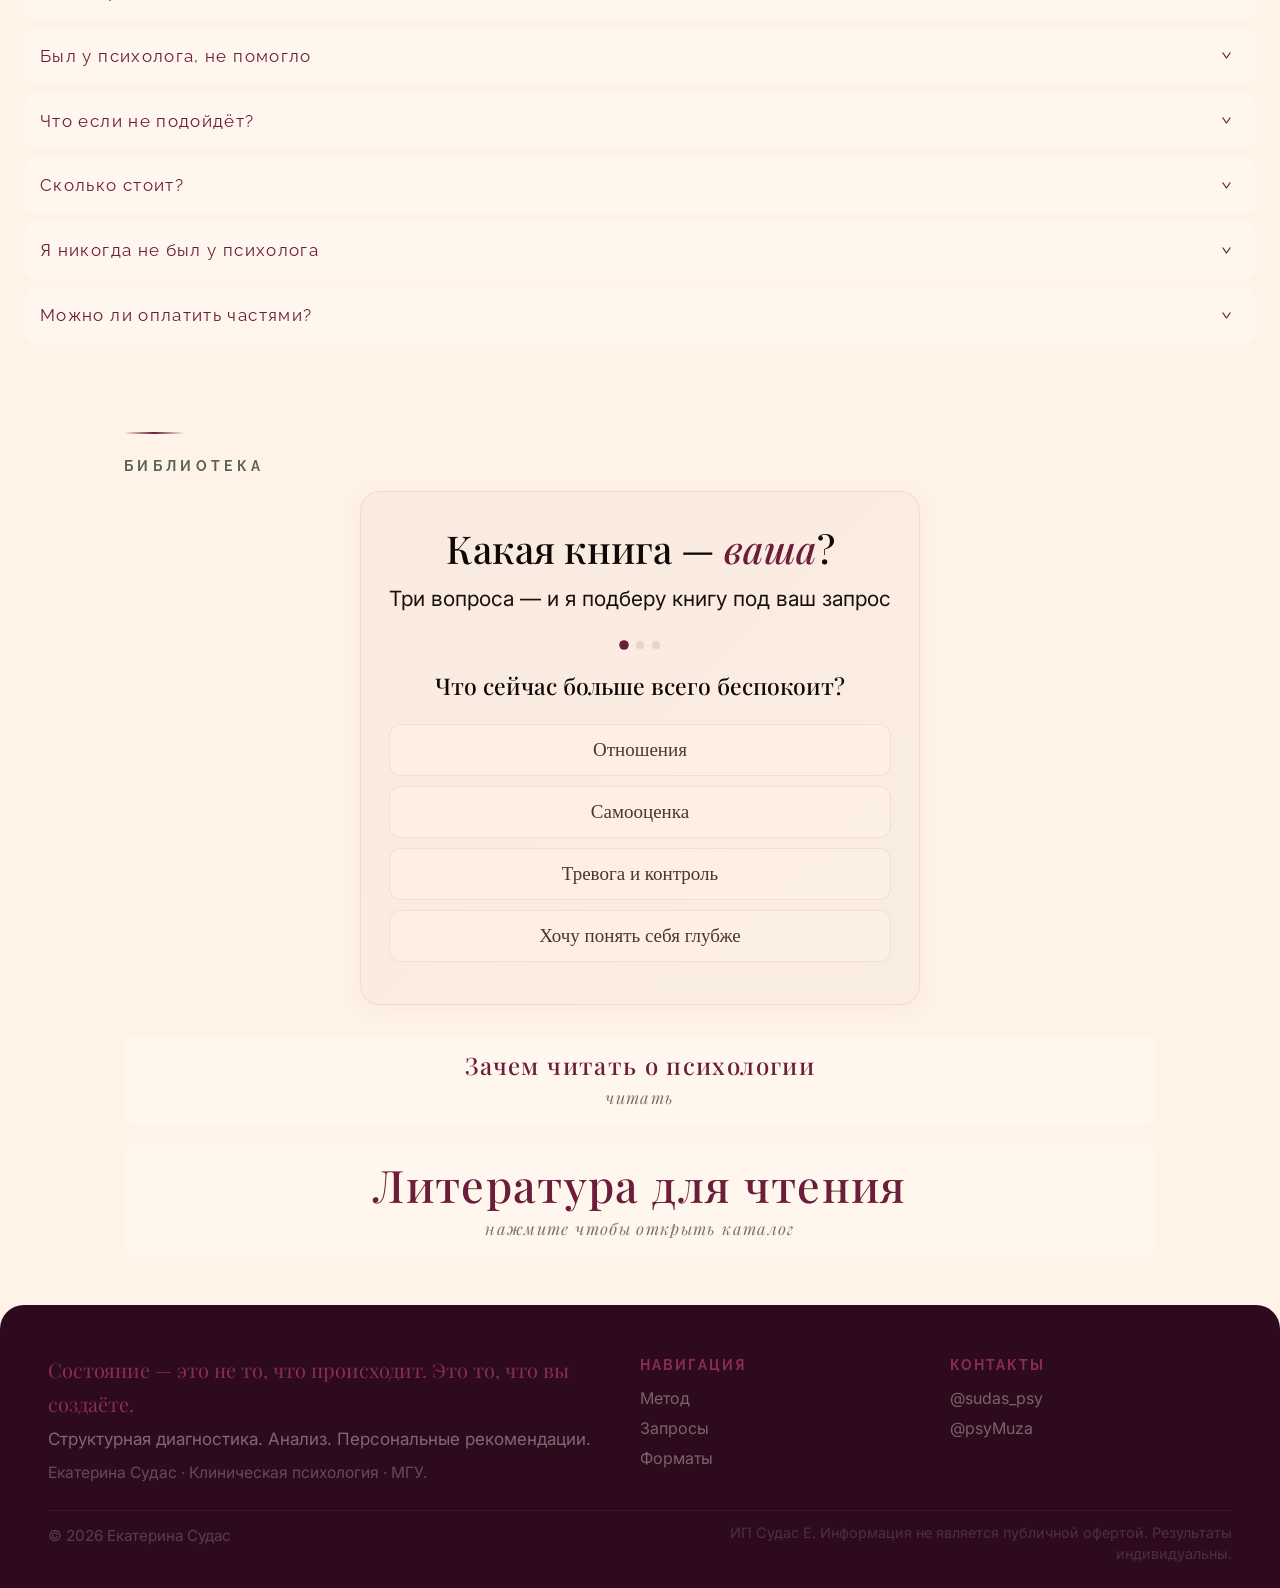
==== commit 441fe20d: "Кейс: шапки карточек, версия стилей 32" ====
--- a/index.html
+++ b/index.html
@@ -25,7 +25,7 @@
 <link rel="preconnect" href="https://fonts.googleapis.com">
 <link rel="preconnect" href="https://fonts.gstatic.com" crossorigin>
 <link href="https://fonts.googleapis.com/css2?family=Bebas+Neue&family=Playfair+Display:ital,wght@0,300;0,400;0,500;0,600;0,700;1,300;1,400;1,500;1,600&family=Inter:wght@300;400;500;600;700&family=Raleway:wght@200;300;400;500;600&display=swap" rel="stylesheet">
-<link rel="stylesheet" href="css/style.css?v=31">
+<link rel="stylesheet" href="css/style.css?v=32">
 <script type="application/ld+json">
 {"@context":"https://schema.org","@type":"ProfessionalService","name":"Психолог Екатерина Судас","description":"Практикующий клинический психолог. Структурная диагностика, анализ, персональные рекомендации.","url":"https://ekaterinasudas.ru/","image":"https://ekaterinasudas.ru/images/pifpaf-972736e0-1d29-4f9a-a15f-eda8dec2e566.jpg","priceRange":"10000-500000 ₽","founder":{"@type":"Person","name":"Екатерина Судас","jobTitle":"Клинический психолог","alumniOf":{"@type":"CollegeOrUniversity","name":"МГУ имени М.В. Ломоносова"},"sameAs":["https://t.me/sudas_psy","https://t.me/psyMuza"]}}
 </script>
@@ -251,18 +251,15 @@
 <!-- КЕЙС: ЗАПРОС → ЧТО ДЕЛАЛИ → РЕЗУЛЬТАТ -->
 <div class="case3 reveal">
   <div class="case3-card">
-    <div class="case3-num">01</div>
-    <div class="case3-lbl">Запрос</div>
+    <div class="case3-head"><div class="case3-lbl">Запрос</div><div class="case3-num">01</div></div>
     <div class="case3-txt">«Я просто выбираю не тех». 38 лет, маркетолог, разведена. Внешне — успешна и компетентна, привыкла решать всё сама и брать на себя роль спасателя в отношениях: выбирает тех, кого нужно «спасать», и уходит, когда спасённый встаёт на ноги. Внутри — созависимый сценарий выбора, ригидная адаптация, гиперкомпенсация через контроль и устойчивое отсутствие собственной самоценности: «без отношений я не знаю, кто я».</div>
   </div>
   <div class="case3-card">
-    <div class="case3-num">02</div>
-    <div class="case3-lbl">Что делали</div>
+    <div class="case3-head"><div class="case3-lbl">Что делали</div><div class="case3-num">02</div></div>
     <div class="case3-txt">20 сессий за 5 месяцев. Диагностика по типологии Фрица Римана: ведущий страх — отвержение; выявлены ведущие защиты, стиль привязанности и зона дезадаптации. Далее — структурный разбор: как сценарий сформирован, что его подкрепляет и почему он воспроизводится. Психодинамическая работа с повторяющимся паттерном, телесная проработка замороженных аффектов, когнитивно-поведенческая коррекция защитных убеждений. Протокол: 3 встречи в неделю на первом этапе, супервизия каждые четыре сессии, промежуточные срезы динамики, рефлексивный протокол и домашние практики между сессиями.</div>
   </div>
   <div class="case3-card">
-    <div class="case3-num">03</div>
-    <div class="case3-lbl">Результат</div>
+    <div class="case3-head"><div class="case3-lbl">Результат</div><div class="case3-num">03</div></div>
     <div class="case3-txt">К 20-й сессии запрос не исчез — изменилась его структура. Произошло следующее:</div>
     <div class="case3-list">
       <div class="case3-li"><b>Смена ведущей мотивации.</b> От «изменить партнёра» — к «управлять своим состоянием»: ответственность за сценарий перешла к ней.</div>
--- a/css/style.css
+++ b/css/style.css
@@ -1166,3 +1166,10 @@
   .case3-lbl{font-size:1.3rem}
   .case3-txt{font-size:.86rem;line-height:1.7}
 }
+
+.case3-list{margin-top:10px}
+.case3-li{position:relative;font-family:'Inter',system-ui,sans-serif;font-size:.88rem;line-height:1.7;color:var(--tb);padding-left:16px;margin-bottom:10px}
+.case3-li:last-child{margin-bottom:0}
+.case3-li::before{content:"";position:absolute;left:0;top:.62em;width:6px;height:6px;border-radius:50%;background:var(--cr);opacity:.55}
+.case3-li b{font-weight:600;color:var(--td)}
+@media(max-width:480px){.case3-li{font-size:.84rem;line-height:1.65;margin-bottom:9px}}
